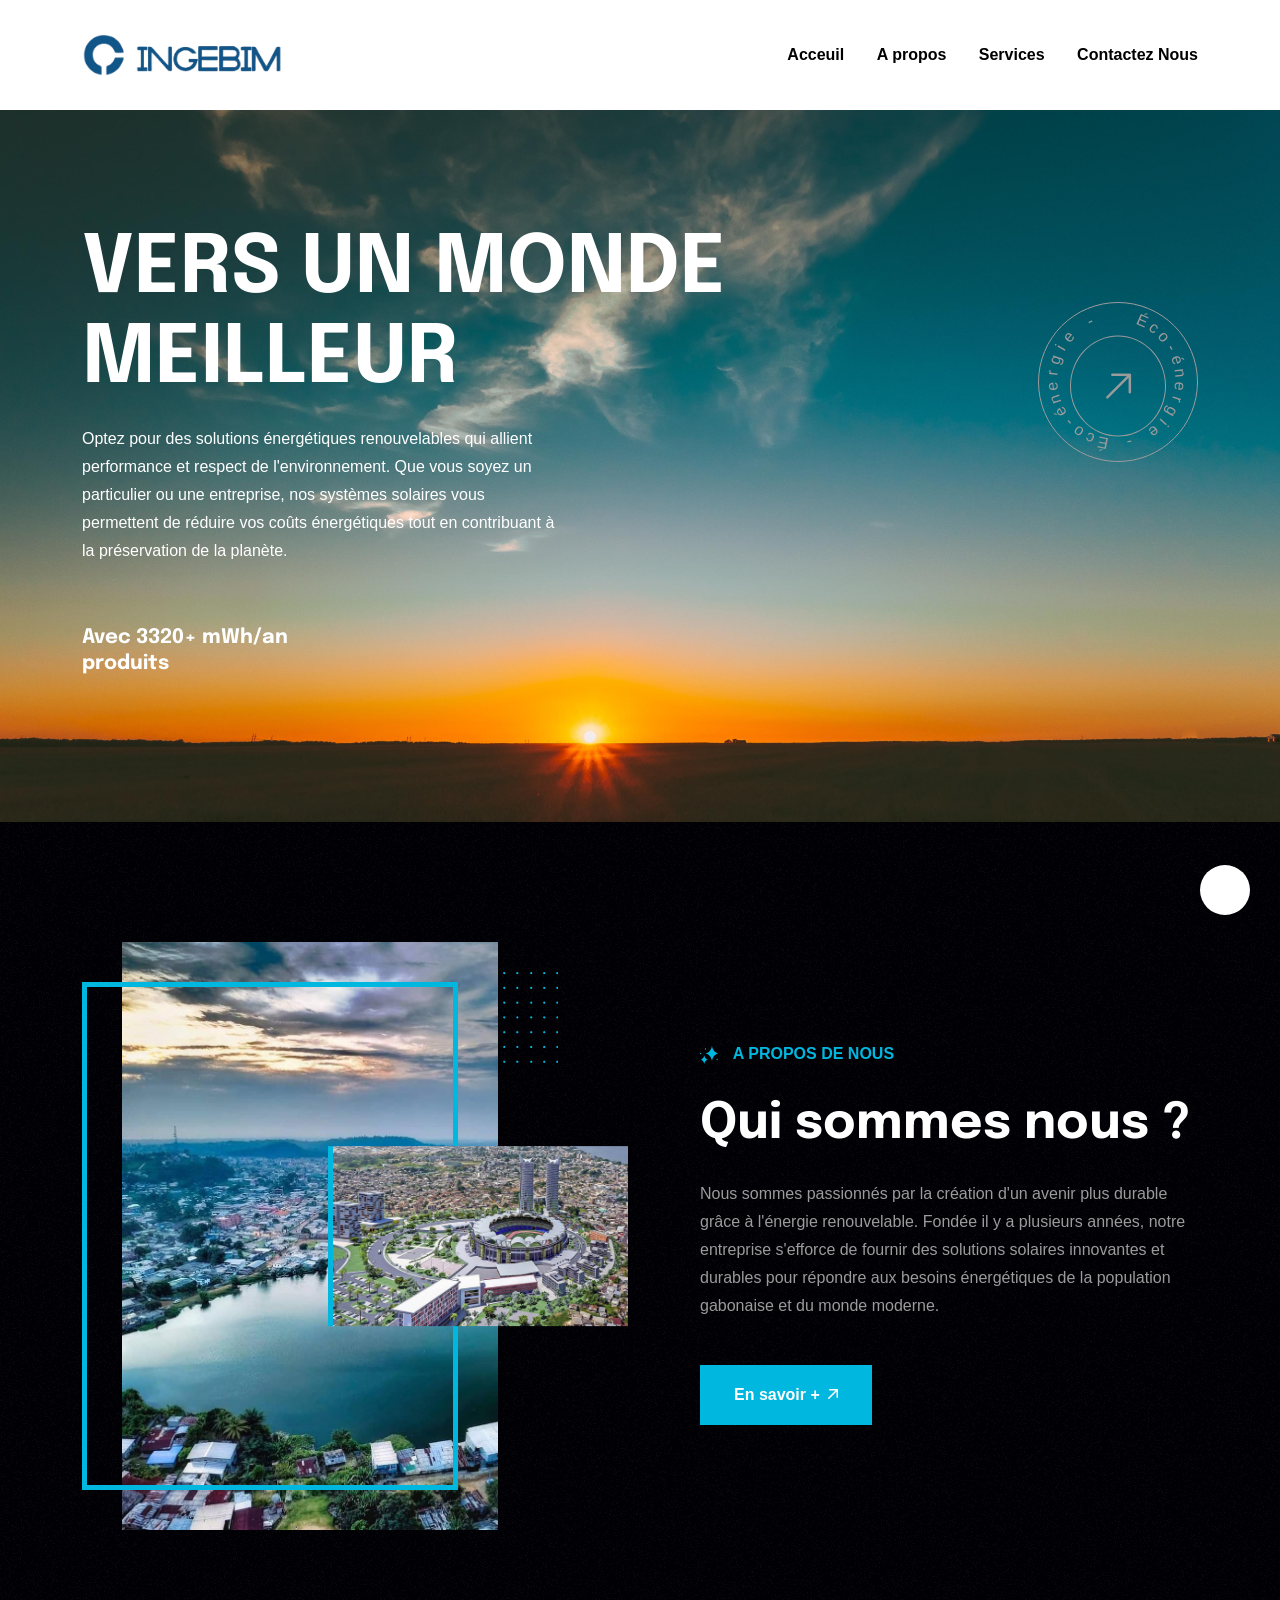
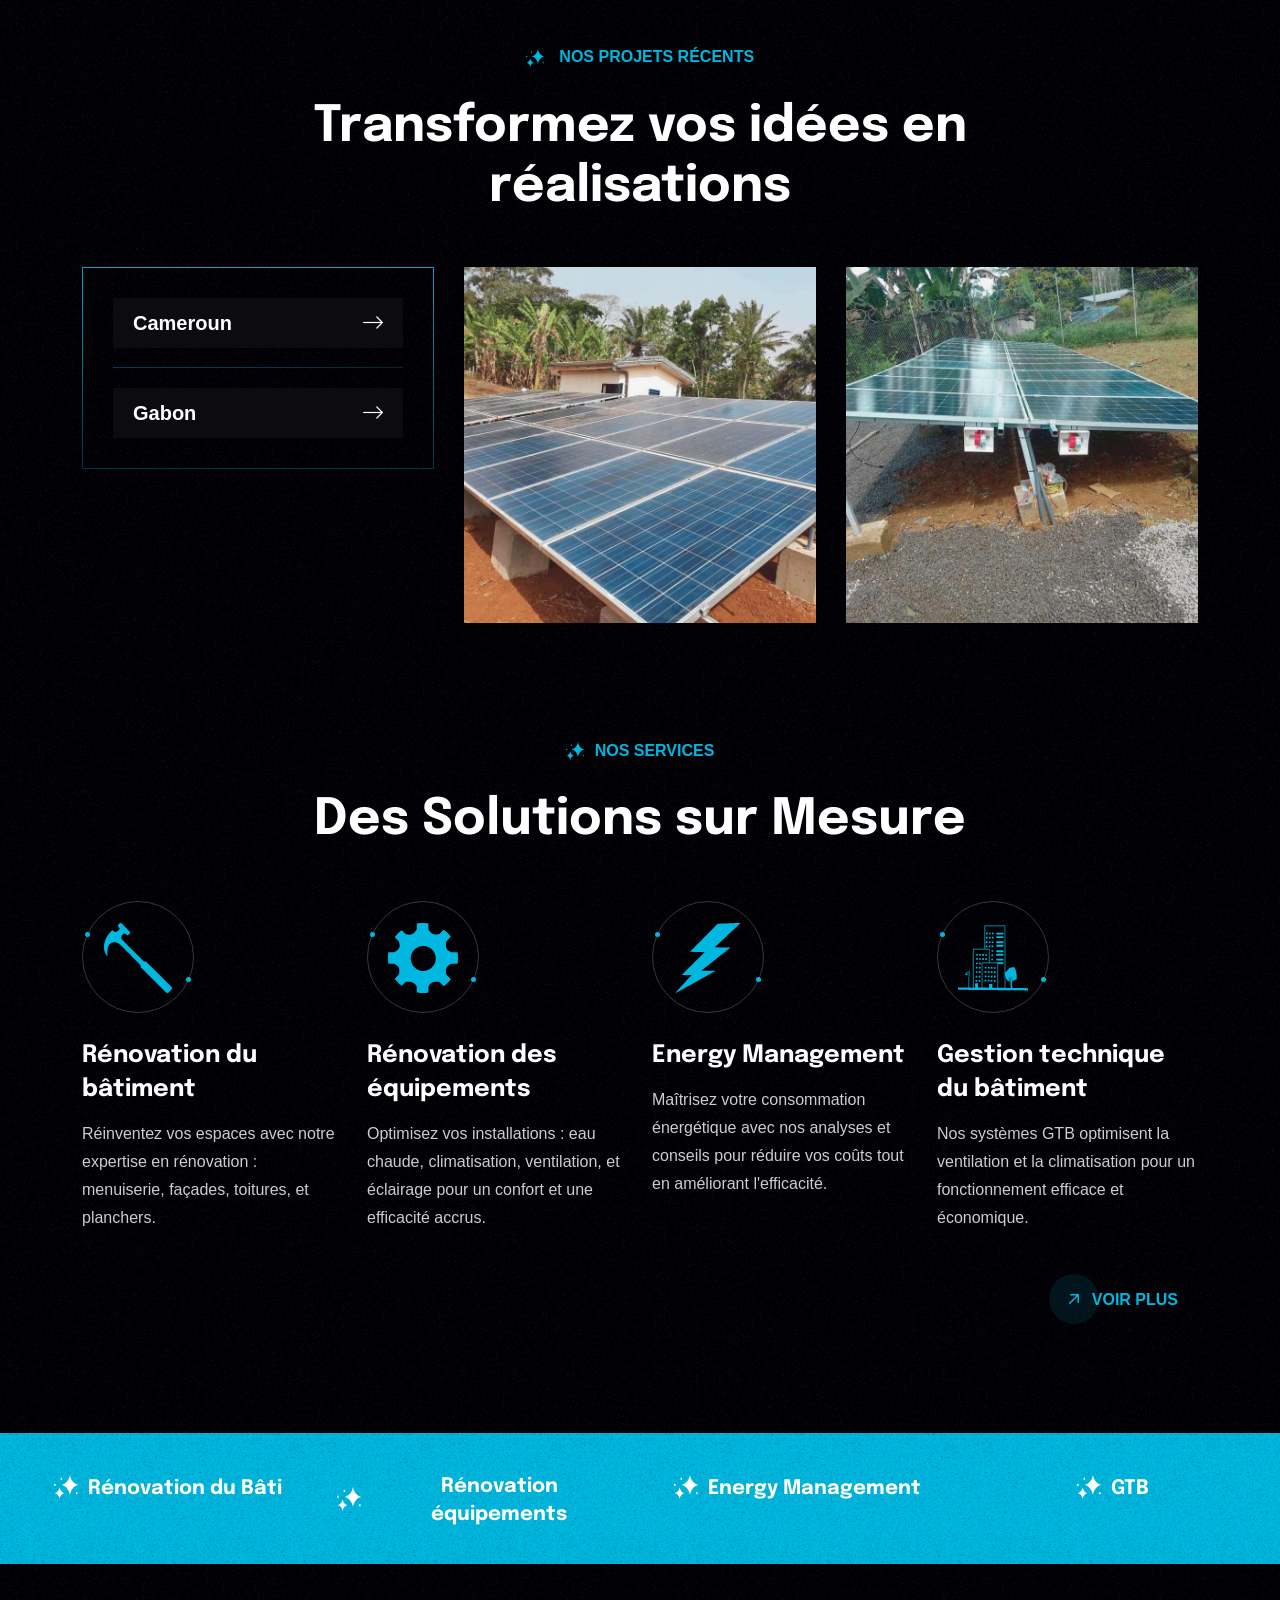
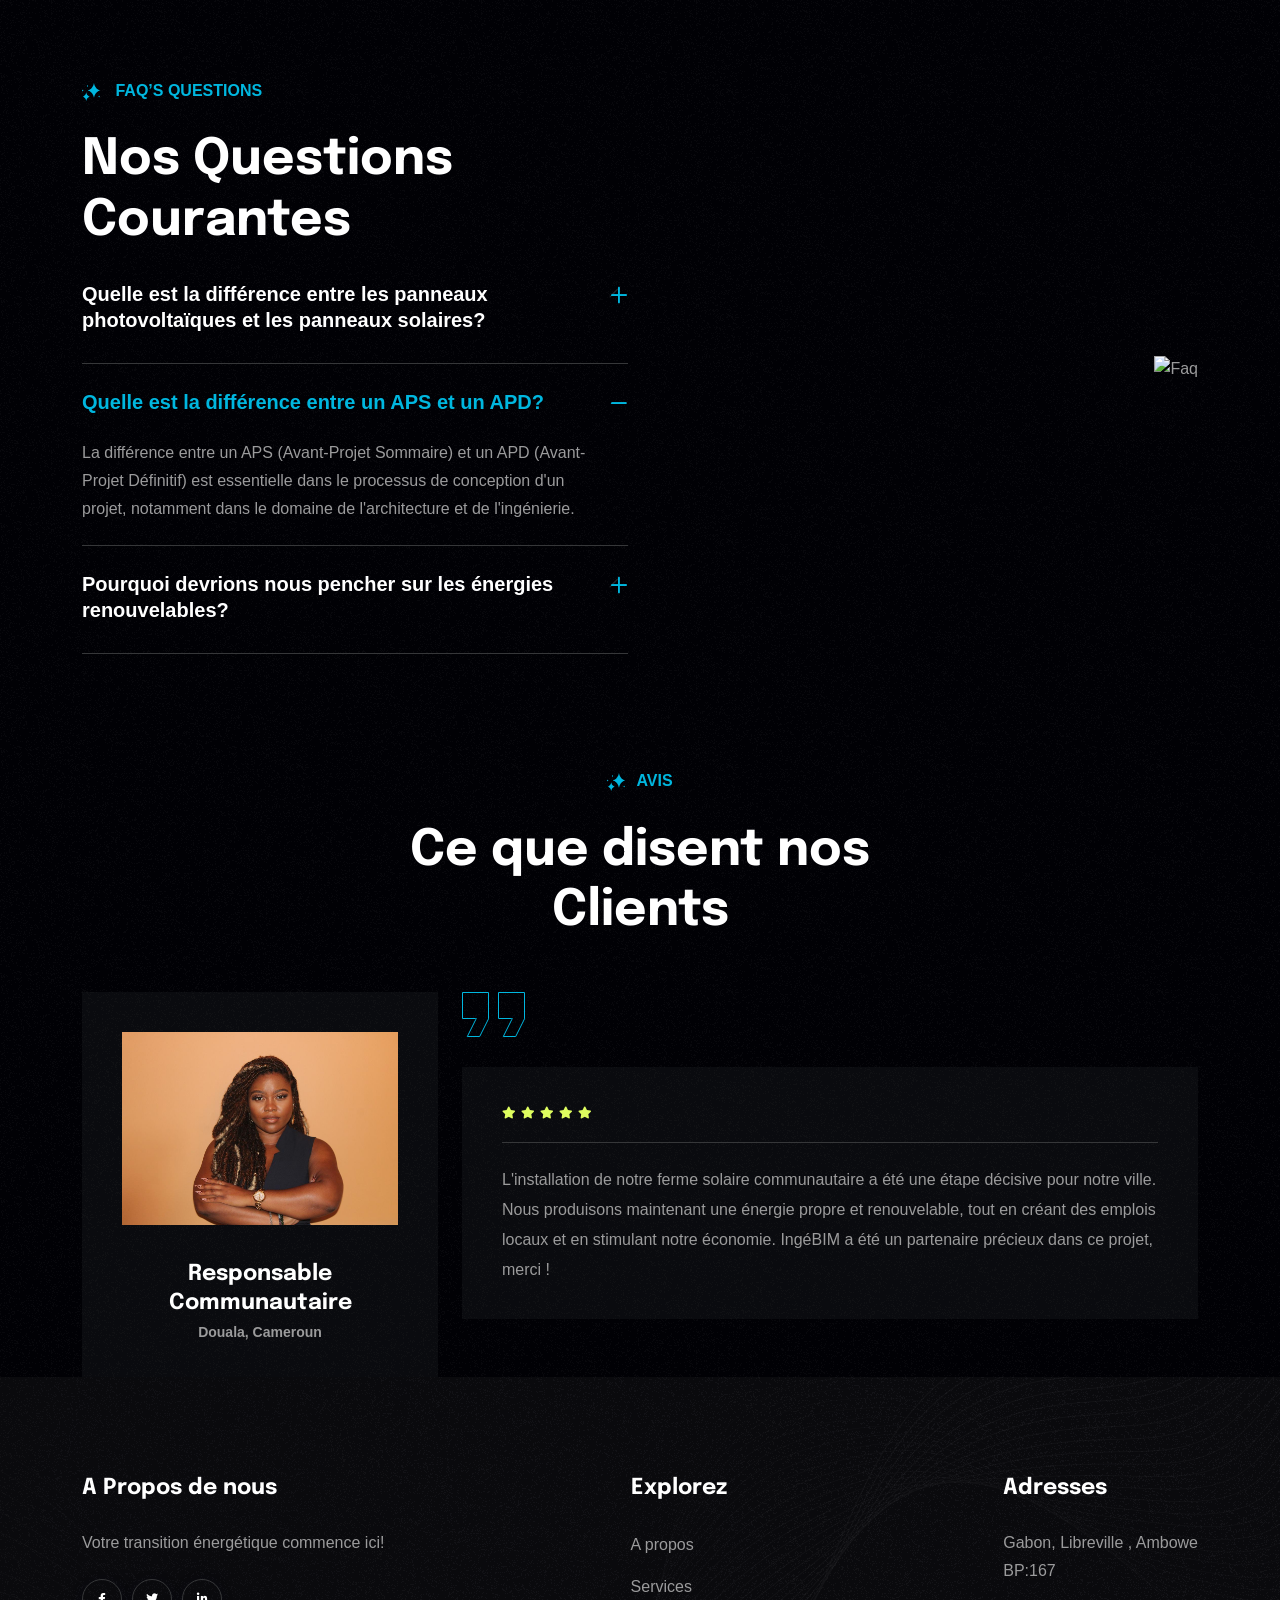
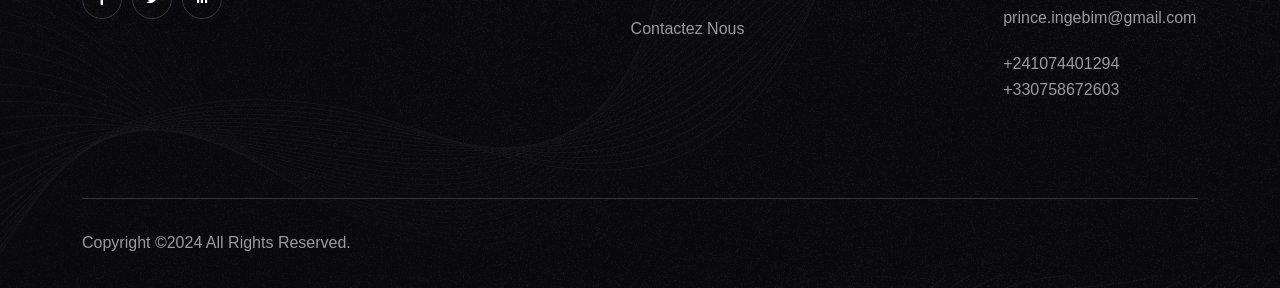
==== index.html @ 152ab9d6 "first commit" ====
<!DOCTYPE html>
<html class="no-js" lang="fr">
  <head>
    <meta charset="utf-8" />
    <meta http-equiv="x-ua-compatible" content="ie=edge" />
    <title>INGÉBIM</title>
    <meta name="author" content="themeholy" />
    <meta name="description" content="INGÉBIM" />
    <meta name="keywords" content="INGÉBIM" />
    <meta name="robots" content="INDEX,FOLLOW" />
    <meta
      name="viewport"
      content="width=device-width,initial-scale=1,shrink-to-fit=no"
    />
    <link
      rel="apple-touch-icon"
      sizes="57x57"
      href="assets/img/favicons/logo-flaticon-57.png"
    />
    <link
      rel="apple-touch-icon"
      sizes="60x60"
      href="assets/img/favicons/logo-flaticon-60.png"
    />
    <link
      rel="apple-touch-icon"
      sizes="72x72"
      href="assets/img/favicons/logo-flaticon-72.png"
    />
    <link
      rel="apple-touch-icon"
      sizes="76x76"
      href="assets/img/favicons/logo-flaticon-76.png"
    />
    <link
      rel="apple-touch-icon"
      sizes="114x114"
      href="assets/img/favicons/logo-flaticon-144.png"
    />
    <link
      rel="apple-touch-icon"
      sizes="120x120"
      href="assets/img/favicons/logo-flaticon-120.png"
    />
    <link
      rel="apple-touch-icon"
      sizes="144x144"
      href="assets/img/favicons/logo-flaticon-144.png"
    />
    <link
      rel="apple-touch-icon"
      sizes="152x152"
      href="assets/img/favicons/apple-icon-152x152.png"
    />
    <link
      rel="apple-touch-icon"
      sizes="180x180"
      href="assets/img/favicons/logo-flaticon-180.png"
    />
    <link
      rel="icon"
      type="image/png"
      sizes="192x192"
      href="assets/img/favicons/logo-flaticon-192.png"
    />
    <link
      rel="icon"
      type="image/png"
      sizes="32x32"
      href="assets/img/favicons/logo-flaticon-32.png"
    />
    <link
      rel="icon"
      type="image/png"
      sizes="96x96"
      href="assets/img/favicons/logo-flaticon-96.png"
    />
    <link
      rel="icon"
      type="image/png"
      sizes="16x16"
      href="assets/img/favicons/logo-flaticon-16.png"
    />
    <link rel="manifest" href="assets/img/favicons/manifest.json" />
    <meta name="msapplication-TileColor" content="#ffffff" />
    <meta
      name="msapplication-TileImage"
      content="assets/img/favicons/ms-icon-144x144.png"
    />
    <meta name="theme-color" content="#ffffff" />
    <link rel="preconnect" href="https://fonts.googleapis.com/" />
    <link rel="preconnect" href="https://fonts.gstatic.com/" crossorigin />
    <link
      href="https://fonts.googleapis.com/css2?family=Epilogue:wght@300;400;500;600;700;800;900&amp;ampfamily=Roboto:wght@300;400;500;700&amp;ampdisplay=swap"
      rel="stylesheet"
    />
    <link rel="stylesheet" href="assets/css/app.min.css" />
    <link rel="stylesheet" href="assets/css/fontawesome.min.css" />
    <link rel="stylesheet" href="assets/css/style.css" />
  </head>
  <body class="dark-theme" data-bg-src="assets/img/bg/dark-bg.png">
    <div class="preloader">
      <button class="th-btn preloaderCls">Fermer</button>
      <div class="preloader-inner">
        <span></span> <span></span> <span></span> <span></span> <span></span>
        <span></span>
      </div>
    </div>
    <div class="sidemenu-wrapper d-none d-lg-block">
      <div class="sidemenu-content">
        <button class="closeButton sideMenuCls">
          <i class="far fa-times"></i>
        </button>
      </div>
    </div>

    <div class="th-menu-wrapper">
      <div class="th-menu-area text-center">
        <button class="th-menu-toggle"><i class="fal fa-times"></i></button>
        <div class="mobile-logo">
          <a href="index.html"
            ><img src="assets/img/favicons/logo.png" alt="ingebim"
          /></a>
        </div>
        <div class="th-mobile-menu">
          <ul>
            <li>
              <a href="index.html">Acceuil</a>
            </li>
            <li><a href="about.html">A propos</a></li>

            <li>
              <a href="service.html">Services</a>
            </li>

            <li><a href="contact.html">Contactez Nous</a></li>
          </ul>
        </div>
      </div>
    </div>
    <header class="th-header header-layout2">
      <div class="sticky-wrapper">
        <div class="menu-area">
          <div class="container th-container">
            <div class="row align-items-center justify-content-between">
              <div class="col-auto">
                <div class="header-logo">
                  <a href="index.html"
                    ><img
                      src="assets/img/logo.png"
                      style="width: 200px"
                      alt="ingebim"
                  /></a>
                </div>
              </div>
              <div class="col-auto">
                <nav class="main-menu d-none d-lg-inline-block">
                  <ul>
                    <li>
                      <a href="index.html">Acceuil</a>
                    </li>
                    <li><a href="about.html">A propos</a></li>

                    <li>
                      <a href="service.html">Services</a>
                    </li>

                    <li><a href="contact.html">Contactez Nous</a></li>
                  </ul>
                </nav>
                <button type="button" class="th-menu-toggle d-block d-lg-none">
                  <i class="far fa-bars"></i>
                </button>
              </div>
            </div>
          </div>
        </div>
      </div>
    </header>
    <div
      class="th-hero-wrapper hero-5"
      id="hero"
      data-bg-src="assets/img/bg/bg-hero.jpg"
    >
      <div class="container">
        <div class="row justify-content-lg-start">
          <div class="col-xl-8">
            <div class="hero-style5">
              <h1 class="hero-title text-white">VERS UN MONDE MEILLEUR</h1>
              <p class="hero-text text-white">
                Optez pour des solutions énergétiques renouvelables qui allient
                performance et respect de l'environnement. Que vous soyez un
                particulier ou une entreprise, nos systèmes solaires vous
                permettent de réduire vos coûts énergétiques tout en contribuant
                à la préservation de la planète.
              </p>
              <div class="hero-client-wrap">
                <div class="hero-client_title">
                  Avec <span class="counter-number">3320</span>+ mWh/an produits
                </div>
              </div>
            </div>
          </div>
          <div class="col-xl-4 align-self-end">
            <div class="hero-5-thumb">
              <!-- <img src="assets/img/update1/hero/hero_thumb_5_1.jpg" alt="img" /> -->
              <div class="hero-client-wrap">
                <div class="hero-tag">
                  <div class="about-experience-tag style2">
                    <span class="hero-title-anime" style="color: white"
                      >Éco-énergie - Éco-énergie -
                    </span>
                  </div>
                  <div class="hero-tag_icon">
                    <i class="fal fa-arrow-up-right"></i>
                  </div>
                </div>
              </div>
            </div>
          </div>
        </div>
      </div>
    </div>
    <div class="overflow-hidden position-relative space-top" id="about-sec">
      <div class="container">
        <div class="row align-items-center">
          <div class="col-lg-6">
            <div class="img-box4 mb-40 mb-lg-0">
              <div class="img1">
                <img
                  class="tilt-active"
                  src="assets/img/update1/normal/about3.jpg"
                  alt="About"
                />
              </div>
              <div class="img2">
                <img
                  class="tilt-active"
                  style="width: 300px"
                  src="assets/img/update1/normal/about2.jpg"
                  alt="About"
                />
              </div>
              <div class="img-box4-shape jump">
                <img
                  src="assets/img/update1/normal/about_4_bg-shape.png"
                  alt="shape"
                />
              </div>
            </div>
          </div>
          <div class="col-lg-6">
            <div class="ms-xl-5">
              <div class="title-area mb-35">
                <span class="sub-title wow fadeInUp"
                  ><img src="assets/img/normal/subtitle-star.svg" alt="img" /> A
                  propos de nous
                </span>
                <h2 class="sec-title wow fadeInUp">Qui sommes nous ?</h2>
              </div>
              <p class="mt-n2 mb-30 wow fadeInUp">
                Nous sommes passionnés par la création d'un avenir plus durable
                grâce à l'énergie renouvelable. Fondée il y a plusieurs années,
                notre entreprise s'efforce de fournir des solutions solaires
                innovantes et durables pour répondre aux besoins énergétiques de
                la population gabonaise et du monde moderne.
              </p>

              <div class="btn-group mt-45 wow fadeInUp">
                <a href="about.html" class="th-btn"
                  >En savoir +<i class="fa-regular fa-arrow-up-right ms-2"></i
                ></a>
              </div>
            </div>
          </div>
        </div>
      </div>
    </div>
    <section class="space-top overflow-hidden">
      <div class="container">
        <div class="row justify-content-center">
          <div class="col-lg-8">
            <div class="title-area text-center">
              <span class="sub-title wow fadeInUp"
                ><img src="assets/img/normal/subtitle-star.svg" alt="img" /> Nos
                projets récents</span
              >
              <h2 class="sec-title wow fadeInUp">
                Transformez vos idées en réalisations
              </h2>
            </div>
          </div>
        </div>
      </div>
      <div class="container">
        <div class="row gx-30 gy-30">
          <div class="col-lg-4">
            <ul class="nav portfolio-filter-btn2" role="tablist">
              <li class="nav-item">
                <a
                  class="nav-link active"
                  id="project1-tab"
                  data-bs-toggle="tab"
                  href="#project1"
                  role="tab"
                  aria-controls="project1"
                  aria-selected="false"
                  >Cameroun <i class="fal fa-long-arrow-right"></i
                ></a>
              </li>
              <li class="nav-item">
                <a
                  class="nav-link"
                  id="project2-tab"
                  data-bs-toggle="tab"
                  href="#project2"
                  role="tab"
                  aria-controls="project2"
                  aria-selected="true"
                  >Gabon<i class="fal fa-long-arrow-right"></i
                ></a>
              </li>
            </ul>
          </div>
          <div class="col-lg-8">
            <div class="tab-content">
              <div
                class="tab-pane fade show active"
                id="project1"
                role="tabpanel"
                aria-labelledby="project1-tab"
              >
                <div class="row gy-30 gx-30">
                  <div class="col-md-6">
                    <div class="project-card style3">
                      <div class="project-img">
                        <img
                          src="assets/img/update1/project/readouala.jpg"
                          alt="project image"
                        />
                      </div>
                      <div class="project-content">
                        <h5 class="project-card_title">
                          <span>Douala</span>
                        </h5>
                        <!-- <p class="project-card_text">
                          The timeline for seeing SEO results we can vary
                          depending on factors
                        </p> -->
                      </div>
                    </div>
                  </div>
                  <div class="col-md-6">
                    <div class="project-card style3">
                      <div class="project-img">
                        <img
                          src="assets/img/update1/project/readouala2.jpg"
                          alt="project image"
                        />
                      </div>
                      <div class="project-content">
                        <h5 class="project-card_title">
                          <span>Douala</span>
                        </h5>
                      </div>
                    </div>
                  </div>
                </div>
              </div>
              <div
                class="tab-pane fade"
                id="project2"
                role="tabpanel"
                aria-labelledby="project2-tab"
              >
                <div class="row gy-30 gx-30">
                  <div class="col-md-6">
                    <div class="project-card style3">
                      <div class="project-img">
                        <img
                          src="assets/img/update1/project/realibreville1.jpg"
                          alt="project image"
                        />
                      </div>
                      <div class="project-content">
                        <h5 class="project-card_title">
                          <span>Libreville</span>
                        </h5>
                      </div>
                    </div>
                  </div>
                  <div class="col-md-6">
                    <div class="project-card style3">
                      <div class="project-img">
                        <img
                          src="assets/img/update1/project/realvc.jpg"
                          alt="project image"
                        />
                      </div>
                      <div class="project-content">
                        <h5 class="project-card_title">
                          <span>Libreville</span>
                        </h5>
                      </div>
                    </div>
                  </div>
                </div>
              </div>
            </div>
          </div>
        </div>
      </div>
    </section>

    <section class="shape-mockup-wrap overflow-hidden space" id="service-sec">
      <div class="container">
        <div class="row align-items-center">
          <div class="col-lg-12">
            <div class="title-area text-center">
              <span class="sub-title wow fadeInUp"
                ><img src="assets/img/normal/subtitle-star.svg" alt="img" />Nos
                services
              </span>
              <h2 class="sec-title wow fadeInUp">Des Solutions sur Mesure</h2>
            </div>
          </div>
        </div>
        <div class="row justify-content-between gy-40">
          <div class="col-xl-3 col-md-6">
            <div class="service-wrap style6 wow fadeInUp">
              <div class="service-wrap_icon">
                <img src="assets/img/icon/296730.svg" alt="service" />
              </div>
              <h3 class="box-title">
                <span>Rénovation du bâtiment</span>
              </h3>
              <p class="service-wrap_text">
                Réinventez vos espaces avec notre expertise en rénovation :
                menuiserie, façades, toitures, et planchers.
              </p>
            </div>
          </div>
          <div class="col-xl-3 col-md-6">
            <div class="service-wrap style6 wow fadeInUp">
              <div class="service-wrap_icon">
                <img src="assets/img/icon/1295308.svg" alt="service" />
              </div>
              <h3 class="box-title">
                <span>Rénovation des équipements</span>
              </h3>
              <p class="service-wrap_text">
                Optimisez vos installations : eau chaude, climatisation,
                ventilation, et éclairage pour un confort et une efficacité
                accrus.
              </p>
            </div>
          </div>
          <div class="col-xl-3 col-md-6">
            <div class="service-wrap style6 wow fadeInUp">
              <div class="service-wrap_icon">
                <img src="assets/img/icon/305555.svg" alt="service" />
              </div>
              <h3 class="box-title">
                <span>Energy Management</span>
              </h3>
              <p class="service-wrap_text">
                Maîtrisez votre consommation énergétique avec nos analyses et
                conseils pour réduire vos coûts tout en améliorant l'efficacité.
              </p>
            </div>
          </div>
          <div class="col-xl-3 col-md-6">
            <div class="service-wrap style6 wow fadeInUp">
              <div class="service-wrap_icon">
                <img src="assets/img/icon/2817474.svg" alt="service" />
              </div>
              <h3 class="box-title">
                <span>Gestion technique du bâtiment </span>
              </h3>
              <p class="service-wrap_text">
                Nos systèmes GTB optimisent la ventilation et la climatisation
                pour un fonctionnement efficace et économique.
              </p>
            </div>
          </div>
          <div class="col-md-12">
            <div
              class="btn-wrap wow fadeInUp justify-content-md-end justify-content-center mb-md-0 mb-40"
            >
              <a class="view-btn" href="service.html"
                ><i class="far fa-arrow-up-right me-2"></i> Voir plus
              </a>
            </div>
          </div>
        </div>
      </div>
    </section>
    <!-- <section class="space-bottom">
      <div class="container">
        <div class="row align-items-center">
          <div class="col-md-8">
            <div class="title-area text-md-start text-center">
              <span class="sub-title wow fadeInUp"
                ><img src="assets/img/normal/subtitle-star.svg" alt="img" />
                Notre Équipe</span
              >
              <h2 class="sec-title wow fadeInUp">Our Experience Team</h2>
            </div>
          </div>
        </div>
        <div class="row gy-80">
          <div class="col-lg-12 col-md-6">
            <div
              class="th-team team-grid wow fadeInUp hover-item item-active"
              data-wow-delay="0.2s"
            >
              <div class="team-thumb">
                <div class="team-img">
                  <img src="assets/img/team/team_2_1.jpg" alt="Team" />
                </div>
              </div>
              <h4 class="team-title">
                <span >PRINCE OMPA-DESMET</a>
              </h4>
              <span class="team-desig">Fondateur / CEO</span>
              <div class="th-social style4">
                <a target="_blank" href="https://facebook.com/"
                  ><i class="fab fa-facebook-f"></i
                ></a>
                <a target="_blank" href="https://instagram.com/"
                  ><i class="fab fa-instagram"></i
                ></a>
                <a target="_blank" href="https://twitter.com/"
                  ><i class="fab fa-twitter"></i
                ></a> 
                <a target="_blank" href="https://linkedin.com/"
                  ><i class="fab fa-linkedin"></i
                ></a>
              </div>
            </div>
          </div>
          <div class="col-lg-12 col-md-6">
            <div
              class="th-team team-grid wow fadeInUp hover-item"
              data-wow-delay="0.2s"
            >
              <div class="team-thumb">
                <div class="team-img">
                  <img src="assets/img/team/team_2_2.jpg" alt="Team" />
                </div>
              </div>
              <h4 class="team-title">
                <span>LLOYD DUVILLI</span>
              </h4>
              <span class="team-desig">Co-Fondateur / CEO</span>
              <div class="th-social style4">
                 <a target="_blank" href="https://facebook.com/"
                  ><i class="fab fa-facebook-f"></i
                ></a>
                <a target="_blank" href="https://instagram.com/"
                  ><i class="fab fa-instagram"></i
                ></a>
                <a target="_blank" href="https://twitter.com/"
                  ><i class="fab fa-twitter"></i
                ></a> 
                <a target="_blank" href="https://linkedin.com/"
                  ><i class="fab fa-linkedin"></i
                ></a>
              </div>
            </div>
          </div>
          <div class="col-lg-12 col-md-6">
            <div
              class="th-team team-grid wow fadeInUp hover-item"
              data-wow-delay="0.2s"
            >
              <div class="team-thumb">
                <div class="team-img">
                  <img src="assets/img/team/team_2_3.jpg" alt="Team" />
                </div>
              </div>
              <h4 class="team-title">
                <span >GUITSIEMOUGA BOUTITOU SERENA</span>
              </h4>
              <span class="team-desig">Conseillère juridique/ CEO</span>
              <div class="th-social style4">
                 <a target="_blank" href="https://facebook.com/"
                  ><i class="fab fa-facebook-f"></i
                ></a>
                <a target="_blank" href="https://instagram.com/"
                  ><i class="fab fa-instagram"></i
                ></a>
                <a target="_blank" href="https://twitter.com/"
                  ><i class="fab fa-twitter"></i
                ></a> 
                <a target="_blank" href="https://linkedin.com/"
                  ><i class="fab fa-linkedin"></i
                ></a>
              </div>
            </div>
          </div>
          <div class="col-lg-12 col-md-6">
            <div
              class="th-team team-grid wow fadeInUp hover-item"
              data-wow-delay="0.2s"
            >
              <div class="team-thumb">
                <div class="team-img">
                  <img src="assets/img/team/team_2_4.jpg" alt="Team" />
                </div>
              </div>
              <h4 class="team-title">
                <span >CHARMELLE ALEKA</span>
              </h4>
              <span class="team-desig">Community manager / COO</span>
              <div class="th-social style4">
                 <a target="_blank" href="https://facebook.com/"
                  ><i class="fab fa-facebook-f"></i
                ></a>
                <a target="_blank" href="https://instagram.com/"
                  ><i class="fab fa-instagram"></i
                ></a>
                <a target="_blank" href="https://twitter.com/"
                  ><i class="fab fa-twitter"></i
                ></a> 
                <a target="_blank" href="https://linkedin.com/"
                  ><i class="fab fa-linkedin"></i
                ></a>
              </div>
            </div>
          </div>
        </div>
      </div>
    </section> -->
    <div
      class="feature-area-1 bg-theme"
      data-bg-src="assets/img/bg/feature-bg1.png"
    >
      <div class="container-fluid">
        <div
          class="row feature-slider-1 th-carousel"
          data-slide-show="6"
          data-xl-slide-show="5"
          data-ml-slide-show="4"
          data-lg-slide-show="3"
          data-md-slide-show="2"
          data-sm-slide-show="2"
          data-speed="2000"
          data-autoplay-speed="400"
        >
          <div class="col-sm-6 col-xl-4 col-lg-6 col-md-4">
            <div class="feature-item">
              <div class="feature_icon">
                <img src="assets/img/normal/feature-star.svg" alt="Icon" />
              </div>
              <h3 class="box-title">
                <span>Rénovation du Bâti </span>
              </h3>
            </div>
          </div>
          <div class="col-sm-6 col-xl-4 col-lg-6 col-md-4">
            <div class="feature-item">
              <div class="feature_icon">
                <img src="assets/img/normal/feature-star.svg" alt="Icon" />
              </div>
              <h3 class="box-title">
                <span>Rénovation équipements</span>
              </h3>
            </div>
          </div>
          <div class="col-sm-6 col-xl-4 col-lg-6 col-md-4">
            <div class="feature-item">
              <div class="feature_icon">
                <img src="assets/img/normal/feature-star.svg" alt="Icon" />
              </div>
              <h3 class="box-title">
                <span>Energy Management</span>
              </h3>
            </div>
          </div>
          <div class="col-sm-6 col-xl-4 col-lg-6 col-md-4">
            <div class="feature-item">
              <div class="feature_icon">
                <img src="assets/img/normal/feature-star.svg" alt="Icon" />
              </div>
              <h3 class="box-title">
                <span>GTB</span>
              </h3>
            </div>
          </div>
          <div class="col-sm-6 col-xl-4 col-lg-6 col-md-4">
            <div class="feature-item">
              <div class="feature_icon">
                <img src="assets/img/normal/feature-star.svg" alt="Icon" />
              </div>
              <h3 class="box-title">
                <span>Audits Énergétiques</span>
              </h3>
            </div>
          </div>
          <div class="col-sm-6 col-xl-4 col-lg-6 col-md-4">
            <div class="feature-item">
              <div class="feature_icon">
                <img src="assets/img/normal/feature-star.svg" alt="Icon" />
              </div>
              <h3 class="box-title">
                <span>DTG</span>
              </h3>
            </div>
          </div>

          <div class="col-sm-6 col-xl-4 col-lg-6 col-md-4">
            <div class="feature-item">
              <div class="feature_icon">
                <img src="assets/img/normal/feature-star.svg" alt="Icon" />
              </div>
              <h3 class="box-title">
                <span>Audits Chaufferie</span>
              </h3>
            </div>
          </div>
          <div class="col-sm-6 col-xl-4 col-lg-6 col-md-4">
            <div class="feature-item">
              <div class="feature_icon">
                <img src="assets/img/normal/feature-star.svg" alt="Icon" />
              </div>
              <h3 class="box-title">
                <span>Audit GTB/GTC</span>
              </h3>
            </div>
          </div>
          <div class="col-sm-6 col-xl-4 col-lg-6 col-md-4">
            <div class="feature-item">
              <div class="feature_icon">
                <img src="assets/img/normal/feature-star.svg" alt="Icon" />
              </div>
              <h3 class="box-title">
                <span>Etude Faisabilité ENR</span>
              </h3>
            </div>
          </div>
        </div>
      </div>
    </div>
    <!-- <section class="award-sec space">
      <div class="container">
        <div class="row justify-content-center">
          <div class="col-xl-7 col-lg-8">
            <div class="title-area text-center">
              <span class="sub-title wow fadeInUp"
                ><img
                  src="assets/img/normal/subtitle-star.svg"
                  alt="img"
                />Award</span
              >
              <h2 class="sec-title wow fadeInUp">
                We Create Award Wining Website
              </h2>
            </div>
          </div>
        </div>
        <div class="row align-items-center">
          <div class="col-lg-12">
            <div class="table-responsive">
              <table class="table award-table">
                <thead>
                  <tr>
                    <th scope="col">YEAR</th>
                    <th scope="col">AWARD</th>
                    <th scope="col">HOSTED</th>
                    <th scope="col">PROJECT</th>
                  </tr>
                </thead>
                <tbody>
                  <tr>
                    <th scope="row">2023</th>
                    <td>XD, UI Gallery</td>
                    <td>AWWWARDS</td>
                    <td>Newz - Emagazine Website</td>
                  </tr>
                  <tr>
                    <th scope="row">2023</th>
                    <td>Mobile Of the Work</td>
                    <td>WAF FESTIVAL US</td>
                    <td>Manage Mobile App</td>
                  </tr>
                  <tr>
                    <th scope="row">2022</th>
                    <td>Sit Of the day</td>
                    <td>CSS AWARDS</td>
                    <td>Newz - Emagazine Website</td>
                  </tr>
                  <tr>
                    <th scope="row">2021</th>
                    <td>Best Be Portfolio US 2021</td>
                    <td>US BEHANCE 2022</td>
                    <td>Zuma Brand</td>
                  </tr>
                  <tr>
                    <th scope="row">2022</th>
                    <td>UX/UI Innovation</td>
                    <td>DESIGN AWARDS</td>
                    <td>Online Landing Page</td>
                  </tr>
                  <tr>
                    <th scope="row">2019</th>
                    <td>Honor Award Winner</td>
                    <td>Design Awards 2020</td>
                    <td>Jamx - Jamstact Conf Site</td>
                  </tr>
                </tbody>
              </table>
            </div>
          </div>
        </div>
      </div>
    </section> -->
    <div class="space space-bottom">
      <div class="container">
        <div class="row">
          <div
            class="col-lg-6 align-self-center text-lg-end text-center order-lg-2"
          >
            <div class="faq-img z-index-step1 wow fadeInUp mb-40 mb-lg-0">
              <img
                src="assets/img/normal/Recyclage-panneau-photovoltaïque-400x400.png"
                alt="Faq"
              />
            </div>
          </div>
          <div class="col-lg-6 order-lg-1">
            <div class="title-area mb-35 text-center text-lg-start">
              <span class="sub-title wow fadeInUp"
                ><img src="assets/img/normal/subtitle-star.svg" alt="img" />
                FAQ’s Questions</span
              >
              <h2 class="sec-title wow fadeInUp">Nos Questions Courantes</h2>
            </div>
            <div
              class="accordion-area accordion wow fadeInUp"
              id="faqAccordion"
            >
              <div class="accordion-card">
                <div class="accordion-header" id="collapse-item-1">
                  <button
                    class="accordion-button collapsed"
                    type="button"
                    data-bs-toggle="collapse"
                    data-bs-target="#collapse-1"
                    aria-expanded="false"
                    aria-controls="collapse-1"
                  >
                    Quelle est la différence entre les panneaux photovoltaïques
                    et les panneaux solaires?
                  </button>
                </div>
                <div
                  id="collapse-1"
                  class="accordion-collapse collapse"
                  aria-labelledby="collapse-item-1"
                  data-bs-parent="#faqAccordion"
                >
                  <div class="accordion-body">
                    <p class="faq-text">
                      Les panneaux photovoltaïques produisent de l'électricité.
                      Les panneaux solaires permettent la production de l'eau
                      chaude sanitaire grâce au fluide caloporteur qui circule
                      dans les tuyaux
                    </p>
                  </div>
                </div>
              </div>
              <div class="accordion-card active">
                <div class="accordion-header" id="collapse-item-2">
                  <button
                    class="accordion-button"
                    type="button"
                    data-bs-toggle="collapse"
                    data-bs-target="#collapse-2"
                    aria-expanded="true"
                    aria-controls="collapse-2"
                  >
                    Quelle est la différence entre un APS et un APD?
                  </button>
                </div>
                <div
                  id="collapse-2"
                  class="accordion-collapse collapse show"
                  aria-labelledby="collapse-item-2"
                  data-bs-parent="#faqAccordion"
                >
                  <div class="accordion-body">
                    <p class="faq-text">
                      La différence entre un APS (Avant-Projet Sommaire) et un
                      APD (Avant-Projet Définitif) est essentielle dans le
                      processus de conception d'un projet, notamment dans le
                      domaine de l'architecture et de l'ingénierie.
                    </p>
                  </div>
                </div>
              </div>
              <div class="accordion-card">
                <div class="accordion-header" id="collapse-item-3">
                  <button
                    class="accordion-button collapsed"
                    type="button"
                    data-bs-toggle="collapse"
                    data-bs-target="#collapse-3"
                    aria-expanded="false"
                    aria-controls="collapse-3"
                  >
                    Pourquoi devrions nous pencher sur les énergies
                    renouvelables?
                  </button>
                </div>
                <div
                  id="collapse-3"
                  class="accordion-collapse collapse"
                  aria-labelledby="collapse-item-3"
                  data-bs-parent="#faqAccordion"
                >
                  <div class="accordion-body">
                    <p class="faq-text">
                      C'est une économie à long terme bien que l'installation
                      initiale des panneaux photovoltaïques puisse être
                      coûteuse, ils permettent de réaliser des économies sur les
                      factures d'électricité à long terme. Les coûts de
                      maintenance sont relativement faibles, et la production
                      d'électricité est gratuite.
                    </p>
                  </div>
                </div>
              </div>
            </div>
          </div>
        </div>
      </div>
    </div>
    <section class="testi-area-4">
      <div class="container">
        <div class="row justify-content-center">
          <div class="col-lg-7">
            <div class="title-area text-center">
              <span class="sub-title wow fadeInUp"
                ><img
                  src="assets/img/normal/subtitle-star.svg"
                  alt="img"
                />Avis</span
              >
              <h2 class="sec-title text-white wow fadeInUp">
                Ce que disent nos Clients
              </h2>
            </div>
          </div>
        </div>
        <div class="row">
          <div class="col-lg-4 col-md-8">
            <div
              class="row th-carousel testi-slider-4-thumb"
              data-slide-show="1"
              data-arrows="false"
              data-asnavfor=".testi-slider-4"
              data-fade="true"
            >
              <div class="col-xl-6">
                <div class="testi-card style4">
                  <div class="testi-card_profile">
                    <div class="testi-card_avatar">
                      <img src="assets/img/team/img110.jpg" alt="client" />
                    </div>
                    <h3 class="testi-card_title">Responsable Communautaire</h3>
                    <p class="testi-card_desig">Douala, Cameroun</p>
                  </div>
                </div>
              </div>
              <!-- <div class="col-xl-6">
                <div class="testi-card style4">
                  <div class="testi-card_profile">
                    <div class="testi-card_avatar">
                      <img
                        src="assets/img/update1/testimonial/testi_4_2.jpg"
                        alt="Avater"
                      />
                    </div>
                    <h3 class="testi-card_title">Ronald Richards</h3>
                    <p class="testi-card_desig">Regular Customer</p>
                  </div>
                </div>
              </div> -->
            </div>
          </div>
          <div class="col-lg-8 position-relative">
            <div
              class="row th-carousel testi-slider-4"
              data-slide-show="1"
              data-arrows="false"
              data-asnavfor=".testi-slider-4-thumb"
              data-fade="true"
            >
              <!-- <div class="col-xl-6">
                <div class="testi-card style4">
                  <div class="testi-card_icon">
                    <div class="quote-icon">
                      <img src="assets/img/icon/blog-quote3.svg" alt="img" />
                    </div>
                  </div>
                  <div class="testi-card_content">
                    <div class="testi-card_media">
                      <div class="media-left">
                        <h3 class="box-title">Web App Devolopment</h3>
                        <p class="testi-card_date">
                          Up Work - Jun 9,2021- Mar 23 2023
                        </p>
                      </div>
                      <span class="review-rating"
                        ><span
                          ><i class="fas fa-star"></i>
                          <i class="fas fa-star"></i>
                          <i class="fas fa-star"></i>
                          <i class="fas fa-star"></i>
                          <i class="fas fa-star"></i></span
                      ></span>
                    </div>
                    <p class="testi-card_text">
                      We're proud to showcase our portfolio, which features a
                      diverse range of projects we've completed for clients
                      across different industries. Feel free to explore our
                      website.Our agency combines creativity with data-driven
                      strategies. We believe in not only creating visually
                      stunning designs but also ensuring they drive tangible
                      results for our clients.
                    </p>
                  </div>
                </div>
              </div> -->
              <div class="col-xl-6">
                <div class="testi-card style4">
                  <div class="testi-card_icon">
                    <div class="quote-icon">
                      <img src="assets/img/icon/blog-quote3.svg" alt="img" />
                    </div>
                  </div>
                  <div class="testi-card_content">
                    <div class="testi-card_media">
                      <!-- <div class="media-left">
                        <h3 class="box-title">Responsable Communautaire :</h3>
                        <p class="testi-card_date">Douala, Cameroun</p>
                      </div> -->
                      <span class="review-rating"
                        ><span
                          ><i class="fas fa-star"></i>
                          <i class="fas fa-star"></i>
                          <i class="fas fa-star"></i>
                          <i class="fas fa-star"></i>
                          <i class="fas fa-star"></i></span
                      ></span>
                    </div>
                    <p class="testi-card_text">
                      L'installation de notre ferme solaire communautaire a été
                      une étape décisive pour notre ville. Nous produisons
                      maintenant une énergie propre et renouvelable, tout en
                      créant des emplois locaux et en stimulant notre économie.
                      IngéBIM a été un partenaire précieux dans ce projet, merci
                      !
                    </p>
                  </div>
                </div>
              </div>
            </div>
            <!-- <div class="icon-box">
              <button
                data-slick-prev=".testi-slider-4"
                class="slick-arrow default"
              >
                <i class="far fa-arrow-left"></i>
              </button>
              <button
                data-slick-next=".testi-slider-4"
                class="slick-arrow default"
              >
                <i class="far fa-arrow-right"></i>
              </button>
            </div> -->
          </div>
        </div>
      </div>
    </section>

    <footer
      class="footer-wrapper footer-layout2"
      data-bg-src="assets/img/bg/footer-bg.png"
    >
      <div class="widget-area">
        <div class="container">
          <div class="row justify-content-between">
            <div class="col-md-6 col-xxl-4 col-lg-4">
              <div class="widget footer-widget">
                <div class="th-widget-about">
                  <h3 class="widget_title">A Propos de nous</h3>
                  <p class="about-text">
                    Votre transition énergétique commence ici!
                  </p>
                  <div class="th-social style-border">
                    <a href="https://www.facebook.com/"
                      ><i class="fab fa-facebook-f"></i
                    ></a>
                    <a href="https://www.twitter.com/"
                      ><i class="fab fa-twitter"></i
                    ></a>
                    <a href="https://www.linkedin.com/"
                      ><i class="fab fa-linkedin-in"></i
                    ></a>
                  </div>
                </div>
              </div>
            </div>
            <div class="col-md-6 col-xl-auto col-lg-4">
              <div class="widget widget_nav_menu footer-widget">
                <h3 class="widget_title">Explorez</h3>
                <div class="menu-all-pages-container">
                  <ul class="menu">
                    <li><a href="about.html"> A propos </a></li>
                    <li><a href="service.html">Services</a></li>
                    <li><a href="contact.html">Contactez Nous</a></li>
                  </ul>
                </div>
              </div>
            </div>
            <div class="col-md-6 col-xl-auto col-lg-4">
              <div class="widget footer-widget">
                <h3 class="widget_title">Adresses</h3>
                <div class="th-widget-contact">
                  <div class="info-box">
                    <p class="info-box_text">
                      Gabon, Libreville , Ambowe<br />BP:167
                    </p>
                  </div>
                  <div class="info-box">
                    <span class="info-box_link">prince.ingebim@gmail.com</span>
                  </div>
                  <div class="info-box">
                    <a href="tel:+11234567890" class="info-box_link"
                      >+241074401294 <br />
                      +330758672603
                    </a>
                  </div>
                </div>
              </div>
            </div>
          </div>
        </div>
      </div>
      <div class="container">
        <div class="copyright-wrap">
          <div class="row justify-content-between align-items-center">
            <div class="col-md-6">
              <p class="copyright-text">Copyright ©2024 All Rights Reserved.</p>
            </div>
          </div>
        </div>
      </div>
    </footer>
    <div class="scroll-top">
      <svg
        class="progress-circle svg-content"
        width="100%"
        height="100%"
        viewBox="-1 -1 102 102"
      >
        <path
          d="M50,1 a49,49 0 0,1 0,98 a49,49 0 0,1 0,-98"
          style="
            transition: stroke-dashoffset 10ms linear 0s;
            stroke-dasharray: 307.919, 307.919;
            stroke-dashoffset: 307.919;
          "
        ></path>
      </svg>
    </div>
    <script src="assets/js/vendor/jquery-3.6.0.min.js"></script>
    <script src="assets/js/app.min.js"></script>
    <script src="assets/js/main.js"></script>
  </body>
</html>
---- assets/css/style.css ----
@use "sass:math";
:root {
  --theme-color: #00b7df;
  --theme-color2: #defd5f;
  --title-color: #090909;
  --dark-color: #090909;
  --body-color: #363739;
  --smoke-color: #e6e6e6;
  --smoke-color2: #f6f6f6;
  --black-color: #000000;
  --black-color2: #0c0c10;
  --gray-color: #cdcdcd;
  --white-color: #ffffff;
  --light-color: #72849b;
  --yellow-color: #ffb539;
  --success-color: #28a745;
  --error-color: #dc3545;
  --border-color: #363739;
  --title-font: "Epilogue", sans-serif;
  --body-font: "Roboto", sans-serif;
  --icon-font: "Font Awesome 6 Pro";
  --main-container: 1290px;
  --container-gutters: 30px;
  --section-space: 120px;
  --section-space-mobile: 80px;
  --section-title-space: 60px;
  --ripple-ani-duration: 5s;
}
html,
body {
  scroll-behavior: auto !important;
}
body {
  font-family: var(--body-font);
  font-size: 16px;
  font-weight: 400;
  color: var(--body-color);
  line-height: 26px;
  overflow-x: hidden;
  -webkit-font-smoothing: antialiased;
  position: relative;
}
body.dark-theme {
  background: #020206;
  --title-color: #ffffff;
  --body-color: #9b9b9c;
}
body.dark-theme select,
body.dark-theme .form-control,
body.dark-theme .form-select,
body.dark-theme textarea,
body.dark-theme input {
  color: var(--white-color);
}
iframe {
  border: none;
  width: 100%;
}
.slick-slide:focus,
button:focus,
a:focus,
a:active,
input,
input:hover,
input:focus,
input:active,
textarea,
textarea:hover,
textarea:focus,
textarea:active {
  outline: none;
}
input:focus {
  outline: none;
  box-shadow: none;
}
img:not([draggable]),
embed,
object,
video {
  max-width: 100%;
  height: auto;
}
ul {
  list-style-type: disc;
}
ol {
  list-style-type: decimal;
}
table {
  margin: 0 0 1.5em;
  width: 100%;
  border-collapse: collapse;
  border-spacing: 0;
  border: 1px solid var(--border-color);
}
th {
  font-weight: 700;
  color: var(--title-color);
}
td,
th {
  border: 1px solid var(--border-color);
  padding: 9px 12px;
}
a {
  color: var(--theme-color);
  text-decoration: none;
  outline: 0;
  -webkit-transition: all ease 0.4s;
  transition: all ease 0.4s;
}
a:hover {
  color: var(--title-color);
}
a:active,
a:focus,
a:hover,
a:visited {
  text-decoration: none;
  outline: 0;
}
button {
  -webkit-transition: all ease 0.4s;
  transition: all ease 0.4s;
}
img {
  border: none;
  max-width: 100%;
}
ins {
  text-decoration: none;
}
pre {
  font-family: var(--body-font);
  background: #f5f5f5;
  color: #666;
  font-size: 14px;
  margin: 20px 0;
  overflow: auto;
  padding: 20px;
  white-space: pre-wrap;
  word-wrap: break-word;
}
span.ajax-loader:empty,
p:empty {
  display: none;
}
p {
  font-family: var(--body-font);
  margin: 0 0 18px 0;
  color: var(--body-color);
  line-height: 1.75;
}
h1 a,
h2 a,
h3 a,
h4 a,
h5 a,
h6 a,
p a,
span a {
  font-size: inherit;
  font-family: inherit;
  font-weight: inherit;
  line-height: inherit;
}
.h1,
h1,
.h2,
h2,
.h3,
h3,
.h4,
h4,
.h5,
h5,
.h6,
h6 {
  font-family: var(--title-font);
  color: var(--title-color);
  text-transform: none;
  font-weight: 700;
  line-height: 1.4;
  margin: 0 0 15px 0;
}
.h1,
h1 {
  font-size: 60px;
  line-height: 1.167;
}
.h2,
h2 {
  font-size: 50px;
  line-height: 1.208;
}
.h3,
h3 {
  font-size: 36px;
  line-height: 1.278;
}
.h4,
h4 {
  font-size: 30px;
  line-height: 1.333;
}
.h5,
h5 {
  font-size: 24px;
  line-height: 1.417;
}
.h6,
h6 {
  font-size: 20px;
  line-height: 1.5;
}
@media (max-width: 1200px) {
  .h2,
  h2 {
    font-size: 42px;
  }
}
@media (max-width: 1199px) {
  .h1,
  h1 {
    font-size: 44px;
    line-height: 1.3;
  }
  .h2,
  h2 {
    font-size: 36px;
    line-height: 1.3;
  }
  .h3,
  h3 {
    font-size: 30px;
  }
  .h4,
  h4 {
    font-size: 24px;
  }
  .h5,
  h5 {
    font-size: 20px;
  }
  .h6,
  h6 {
    font-size: 16px;
  }
}
@media (max-width: 767px) {
  .h1,
  h1 {
    font-size: 40px;
  }
  .h2,
  h2 {
    font-size: 34px;
    line-height: 1.3;
  }
  .h3,
  h3 {
    font-size: 26px;
  }
  .h4,
  h4 {
    font-size: 22px;
  }
  .h5,
  h5 {
    font-size: 18px;
  }
  .h6,
  h6 {
    font-size: 16px;
  }
}
@media (max-width: 575px) {
  .h1,
  h1 {
    font-size: 34px;
    line-height: 1.35;
  }
  .h2,
  h2 {
    font-size: 28px;
  }
}
@media (max-width: 375px) {
  .h1,
  h1 {
    font-size: 32px;
  }
}
@media (max-width: 1399px) {
  :root {
    --main-container: 1250px;
  }
}
@media only screen and (min-width: 1300px) {
  .container-xxl,
  .container-xl,
  .container-lg,
  .container-md,
  .container-sm,
  .container {
    max-width: calc(var(--main-container) + var(--container-gutters));
    padding-left: calc(var(--container-gutters) / 2);
    padding-right: calc(var(--container-gutters) / 2);
  }
  .container-xxl.px-0,
  .container-xl.px-0,
  .container-lg.px-0,
  .container-md.px-0,
  .container-sm.px-0,
  .container.px-0 {
    max-width: var(--main-container);
  }
}
@media only screen and (min-width: 1300px) {
  .th-container {
    --main-container: 1605px;
  }
}
@media only screen and (max-width: 1600px) {
  .container-fluid.px-0 {
    padding-left: 15px !important;
    padding-right: 15px !important;
  }
  .container-fluid.px-0 .row {
    margin-left: 0 !important;
    margin-right: 0 !important;
  }
}
.th-container2 {
  max-width: 1790px;
}
.th-container3 {
  max-width: 1520px;
}
.round-container {
  max-width: 1620px;
  margin-left: auto;
  margin-right: auto;
  border-radius: 20px;
  position: relative;
  z-index: 2;
  overflow: hidden;
}
@media (max-width: 1199px) {
  .round-container {
    border-radius: 0;
  }
}
.slick-track > [class*="col"] {
  -webkit-flex-shrink: 0;
  -ms-flex-negative: 0;
  flex-shrink: 0;
  width: 100%;
  max-width: 100%;
  padding-right: calc(var(--bs-gutter-x) / 2);
  padding-left: calc(var(--bs-gutter-x) / 2);
  margin-top: var(--bs-gutter-y);
}
.gy-30 {
  --bs-gutter-y: 30px;
}
.gy-40 {
  --bs-gutter-y: 40px;
}
.gy-50 {
  --bs-gutter-y: 50px;
}
.gy-80 {
  --bs-gutter-y: 80px;
}
@media (max-width: 991px) {
  .gy-80 {
    --bs-gutter-y: 40px;
  }
}
.gx-10 {
  --bs-gutter-x: 10px;
}
.gy-30 {
  --bs-gutter-x: 30px;
}
.gx-60 {
  --bs-gutter-x: 60px;
}
@media (min-width: 1299px) {
  .gx-70 {
    --bs-gutter-x: 70px;
  }
}
@media (min-width: 1399px) {
  .gx-30 {
    --bs-gutter-x: 30px;
  }
  .gx-25 {
    --bs-gutter-x: 25px;
  }
  .gx-40 {
    --bs-gutter-x: 40px;
  }
}
@media (max-width: 1399px) {
  .col-lg-4.filter-item {
    width: 33.3%;
  }
  .col-lg-6.filter-item {
    width: 49.9%;
  }
}
@media (max-width: 1199px) {
  .gx-60 {
    --bs-gutter-x: 40px;
  }
}
@media (max-width: 991px) {
  .gy-50 {
    --bs-gutter-y: 40px;
  }
}
select,
.form-control,
.form-select,
textarea,
input {
  height: 60px;
  padding: 0 25px 0 25px;
  padding-right: 45px;
  border: 1px solid transparent;
  color: var(--body-color);
  background-color: var(--black-color2);
  border-radius: 0px;
  font-size: 16px;
  width: 100%;
  font-family: var(--body-font);
  -webkit-transition: 0.4s ease-in-out;
  transition: 0.4s ease-in-out;
}
select:focus,
.form-control:focus,
.form-select:focus,
textarea:focus,
input:focus {
  outline: 0;
  box-shadow: none;
  border-color: var(--theme-color);
  background-color: var(--black-color2);
}
select.style-white,
.form-control.style-white,
.form-select.style-white,
textarea.style-white,
input.style-white {
  background: var(--white-color);
}
select.style-border,
.form-control.style-border,
.form-select.style-border,
textarea.style-border,
input.style-border {
  background: transparent;
  border: 1px solid var(--theme-color);
}
select.style2,
.form-control.style2,
.form-select.style2,
textarea.style2,
input.style2 {
  background: #020206;
  color: var(--white-color);
}
select::-moz-placeholder,
.form-control::-moz-placeholder,
.form-select::-moz-placeholder,
textarea::-moz-placeholder,
input::-moz-placeholder {
  color: var(--body-color);
}
select::-webkit-input-placeholder,
.form-control::-webkit-input-placeholder,
.form-select::-webkit-input-placeholder,
textarea::-webkit-input-placeholder,
input::-webkit-input-placeholder {
  color: var(--body-color);
}
select:-ms-input-placeholder,
.form-control:-ms-input-placeholder,
.form-select:-ms-input-placeholder,
textarea:-ms-input-placeholder,
input:-ms-input-placeholder {
  color: var(--body-color);
}
select::-webkit-input-placeholder,
.form-control::-webkit-input-placeholder,
.form-select::-webkit-input-placeholder,
textarea::-webkit-input-placeholder,
input::-webkit-input-placeholder {
  color: var(--body-color);
}
select::-moz-placeholder,
.form-control::-moz-placeholder,
.form-select::-moz-placeholder,
textarea::-moz-placeholder,
input::-moz-placeholder {
  color: var(--body-color);
}
select:-ms-input-placeholder,
.form-control:-ms-input-placeholder,
.form-select:-ms-input-placeholder,
textarea:-ms-input-placeholder,
input:-ms-input-placeholder {
  color: var(--body-color);
}
select::-ms-input-placeholder,
.form-control::-ms-input-placeholder,
.form-select::-ms-input-placeholder,
textarea::-ms-input-placeholder,
input::-ms-input-placeholder {
  color: var(--body-color);
}
select::placeholder,
.form-control::placeholder,
.form-select::placeholder,
textarea::placeholder,
input::placeholder {
  color: var(--body-color);
}
.form-select,
select {
  display: block;
  width: 100%;
  line-height: 1.5;
  vertical-align: middle;
  background-image: url("data:image/svg+xml;charset=utf-8,%3Csvg xmlns='http://www.w3.org/2000/svg' viewBox='0 0 16 16'%3E%3Cpath fill='none' stroke='%23343a40' stroke-linecap='round' stroke-linejoin='round' stroke-width='2' d='M2 5l6 6 6-6'/%3E%3C/svg%3E");
  background-position: right 26px center;
  background-repeat: no-repeat;
  background-size: 16px 12px;
  -webkit-appearance: none;
  -moz-appearance: none;
  appearance: none;
  cursor: pointer;
}
.form-select.style2,
select.style2 {
  background-image: url("data:image/svg+xml,%3Csvg width='11' height='6' viewBox='0 0 11 6' fill='none' xmlns='http://www.w3.org/2000/svg'%3E%3Cpath d='M9.87109 1.71094L5.71484 5.62109C5.56901 5.7487 5.41406 5.8125 5.25 5.8125C5.08594 5.8125 4.9401 5.7487 4.8125 5.62109L0.65625 1.71094C0.382812 1.40104 0.373698 1.09115 0.628906 0.78125C0.920573 0.507812 1.23047 0.498698 1.55859 0.753906L5.25 4.25391L8.96875 0.753906C9.27865 0.498698 9.57943 0.498698 9.87109 0.753906C10.1263 1.08203 10.1263 1.40104 9.87109 1.71094Z' fill='%238B929C'/%3E%3C/svg%3E");
}
.form-select.style-border,
select.style-border {
  background: transparent;
  border: 1px solid var(--theme-color);
}
textarea.form-control,
textarea {
  min-height: 154px;
  padding-top: 16px;
  padding-bottom: 17px;
}
textarea.form-control.style2,
textarea.style2 {
  min-height: 190px;
  color: var(--white-color);
}
.form-group {
  margin-bottom: var(--bs-gutter-x);
  position: relative;
}
.form-group > i {
  display: inline-block;
  position: absolute;
  right: 25px;
  top: 21px;
  font-size: 16px;
  color: var(--body-color);
}
.form-group > i.fa-envelope {
  padding-top: 1px;
}
.form-group > i.fa-comment {
  margin-top: -2px;
}
.form-group > i.fa-chevron-down {
  width: 17px;
  background-color: var(--smoke-color);
}
.form-group.has-label > i {
  top: 50px;
}
[class*="col-"].form-group > i {
  right: calc((var(--bs-gutter-x) / 2) + 25px);
}
option:checked,
option:focus,
option:hover {
  background-color: var(--theme-color);
  color: var(--white-color);
}
input::-webkit-outer-spin-button,
input::-webkit-inner-spin-button {
  -webkit-appearance: none;
  margin: 0;
}
input[type="number"] {
  -moz-appearance: textfield;
}
input[type="checkbox"] {
  visibility: hidden;
  opacity: 0;
  display: inline-block;
  vertical-align: middle;
  width: 0;
  height: 0;
  display: none;
}
input[type="checkbox"]:checked ~ label:before {
  content: "\f00c";
  color: var(--white-color);
  background-color: var(--theme-color);
  border-color: var(--theme-color);
}
input[type="checkbox"] ~ label {
  position: relative;
  padding-left: 30px;
  cursor: pointer;
  display: block;
}
input[type="checkbox"] ~ label:before {
  content: "";
  font-family: var(--icon-font);
  font-weight: 700;
  position: absolute;
  left: 0px;
  top: 3.5px;
  background-color: var(--white-color);
  border: 1px solid var(--border-color);
  height: 18px;
  width: 18px;
  line-height: 18px;
  text-align: center;
  font-size: 12px;
}
input[type="checkbox"].style2 ~ label {
  color: #8b929c;
  padding-left: 23px;
  margin-bottom: -0.5em;
}
input[type="checkbox"].style2 ~ label:before {
  background-color: rgba(255, 255, 255, 0.1);
  border: 1px solid #8b929c;
  height: 14px;
  width: 14px;
  line-height: 14px;
  border-radius: 3px;
  top: 6px;
}
input[type="checkbox"].style2:checked ~ label:before {
  color: var(--theme-color);
}
input[type="radio"] {
  visibility: hidden;
  opacity: 0;
  display: inline-block;
  vertical-align: middle;
  width: 0;
  height: 0;
  display: none;
}
input[type="radio"] ~ label {
  position: relative;
  padding-left: 30px;
  cursor: pointer;
  line-height: 1;
  display: inline-block;
  font-weight: 600;
  margin-bottom: 0;
}
input[type="radio"] ~ label::before {
  content: "\f111";
  position: absolute;
  font-family: var(--icon-font);
  left: 0;
  top: -2px;
  width: 20px;
  height: 20px;
  padding-left: 0;
  font-size: 0.6em;
  line-height: 19px;
  text-align: center;
  border: 1px solid var(--theme-color);
  border-radius: 100%;
  font-weight: 700;
  background: var(--white-color);
  color: transparent;
  -webkit-transition: all 0.2s ease;
  transition: all 0.2s ease;
}
input[type="radio"]:checked ~ label::before {
  border-color: var(--theme-color);
  background-color: var(--theme-color);
  color: var(--white-color);
}
label {
  margin-bottom: 0.5em;
  margin-top: -0.3em;
  display: block;
  color: var(--title-color);
  font-family: var(--body-font);
  font-size: 16px;
}
textarea.is-invalid,
select.is-invalid,
input.is-invalid,
.was-validated input:invalid {
  border: 1px solid var(--error-color) !important;
  background-position: right calc(0.375em + 0.8875rem) center;
  background-image: none;
}
textarea.is-invalid:focus,
select.is-invalid:focus,
input.is-invalid:focus,
.was-validated input:invalid:focus {
  outline: 0;
  box-shadow: none;
}
textarea.is-invalid {
  background-position: top calc(0.375em + 0.5875rem) right
    calc(0.375em + 0.8875rem);
}
.row.no-gutters > .form-group {
  margin-bottom: 0;
}
.form-messages {
  display: none;
}
.form-messages.mb-0 * {
  margin-bottom: 0;
}
.form-messages.success {
  color: var(--success-color);
  display: block;
}
.form-messages.error {
  color: var(--error-color);
  display: block;
}
.form-messages pre {
  padding: 0;
  background-color: transparent;
  color: inherit;
}
.slick-track > [class*="col"] {
  -webkit-flex-shrink: 0;
  -ms-flex-negative: 0;
  flex-shrink: 0;
  width: 100%;
  max-width: 100%;
  padding-right: calc(var(--bs-gutter-x) / 2);
  padding-left: calc(var(--bs-gutter-x) / 2);
  margin-top: var(--bs-gutter-y);
}
.slick-track {
  min-width: 100%;
}
.slick-list {
  padding-left: 0;
  padding-right: 0;
  overflow: hidden;
}
.slick-slide img {
  display: inline-block;
}
.slick-dots {
  list-style-type: none;
  padding: 0;
  margin: 40px 0 0px 0;
  line-height: 0;
  text-align: center;
  height: -webkit-max-content;
  height: -moz-max-content;
  height: max-content;
}
.slick-dots li {
  display: inline-block;
  margin-right: 16px;
}
.slick-dots li:last-child {
  margin-right: 0;
}
.slick-dots button {
  font-size: 0;
  padding: 0;
  width: 8px;
  height: 8px;
  line-height: 0;
  border-radius: 9999px;
  border: none;
  background-color: var(--theme-color);
  -webkit-transition: all ease 0.4s;
  transition: all ease 0.4s;
  position: relative;
}
.slick-dots button:hover {
  border-color: var(--theme-color);
}
.slick-dots button:before {
  content: "";
  position: absolute;
  left: 50%;
  top: 50%;
  width: 20px;
  height: 20px;
  -webkit-transform: scale(0.5);
  -ms-transform: scale(0.5);
  transform: scale(0.5);
  margin: -10px 0 0 -10px;
  background-color: transparent;
  border: 1px solid var(--theme-color);
  border-radius: 50%;
  -webkit-transition: all ease 0.4s;
  transition: all ease 0.4s;
  opacity: 0;
  visibility: hidden;
}
.slick-dots .slick-active button {
  background-color: var(--theme-color);
}
.slick-dots .slick-active button::before {
  opacity: 1;
  visibility: visible;
  -webkit-transform: scale(1);
  -ms-transform: scale(1);
  transform: scale(1);
}
.slick-arrow {
  display: inline-block;
  padding: 0;
  background-color: transparent;
  color: var(--title-color);
  position: absolute;
  top: 50%;
  border: 1px solid var(--border-color);
  left: var(--pos-x, -100px);
  width: var(--icon-size, 60px);
  height: var(--icon-size, 60px);
  line-height: var(--icon-size, 60px);
  font-size: var(--icon-font-size, 16px);
  margin-top: calc(var(--icon-size, 60px) / -2);
  z-index: 2;
  border-radius: 99px;
}
.slick-arrow.default {
  position: relative;
  --pos-x: 0;
  margin-top: 0;
}
.slick-arrow.slick-next {
  right: var(--pos-x, -100px);
  left: auto;
}
.slick-arrow:hover {
  background-color: var(--theme-color);
  color: var(--white-color);
}
.arrow-style2 .slick-arrow {
  box-shadow: 0px 10px 50px rgba(0, 0, 0, 0.1);
}
.arrow-margin .slick-arrow {
  top: calc(50% - 30px);
}
.arrow-wrap .slick-arrow {
  opacity: 0;
  visibility: hidden;
}
.arrow-wrap:hover .slick-arrow {
  opacity: 1;
  visibility: visible;
}
.arrow-wrap.style2 {
  display: -webkit-inline-box;
  display: -webkit-inline-flex;
  display: -ms-inline-flexbox;
  display: inline-flex;
  gap: 10px;
}
.arrow-wrap.style2 .slick-arrow {
  opacity: 1;
  visibility: visible;
  position: initial;
  border: 1px solid var(--theme-color);
  color: var(--theme-color);
  margin: 0;
}
.arrow-wrap.style2 .slick-arrow:hover {
  color: var(--white-color);
}
.arrow-wrap.style3 {
  display: -webkit-inline-box;
  display: -webkit-inline-flex;
  display: -ms-inline-flexbox;
  display: inline-flex;
  gap: 10px;
}
.arrow-wrap.style3 .slick-arrow {
  opacity: 1;
  visibility: visible;
  position: initial;
  margin: 0;
}
.arrow-wrap.style3 .slick-arrow:hover {
  color: var(--white-color);
}
@media (max-width: 1500px) {
  .slick-arrow {
    --arrow-horizontal: -20px;
    --pos-x: -70px;
  }
}
@media (max-width: 1399px) {
  .slick-arrow {
    --arrow-horizontal: 40px;
    --pos-x: -17px;
  }
}
@media (max-width: 991px) {
  .slick-arrow {
    --icon-size: 40px;
    line-height: 38px;
    margin-right: 40px;
    font-size: 14px;
  }
  .slick-arrow.slick-next {
    margin-right: 0;
    margin-left: 40px;
  }
  .slick-dots {
    margin: 40px 0 0 0;
  }
  .icon-box .slick-arrow {
    margin-right: 0;
  }
}
.th-menu-wrapper {
  position: fixed;
  top: 0;
  left: 0;
  bottom: 0;
  background-color: rgba(0, 0, 0, 0.6);
  z-index: 999999;
  width: 0;
  width: 100%;
  height: 100%;
  -webkit-transition: all ease 0.8s;
  transition: all ease 0.8s;
  opacity: 0;
  visibility: hidden;
}
.th-menu-wrapper .mobile-logo {
  padding-bottom: 30px;
  padding-top: 40px;
  display: block;
  text-align: center;
  background-color: var(--border-color);
}
.th-menu-wrapper .mobile-logo svg {
  max-width: 185px;
}
.th-menu-wrapper .th-menu-toggle {
  border: none;
  font-size: 22px;
  position: absolute;
  right: -16.5px;
  top: 25px;
  padding: 0;
  line-height: 1;
  width: 33px;
  height: 33px;
  line-height: 35px;
  font-size: 18px;
  z-index: 1;
  color: var(--white-color);
  background-color: var(--theme-color);
  border-radius: 50%;
}
.th-menu-wrapper .th-menu-toggle:hover {
  background-color: var(--title-color);
  color: var(--theme-color);
}
.th-menu-wrapper .th-menu-area {
  width: 100%;
  max-width: 310px;
  background-color: var(--black-color2);
  border-right: 3px solid var(--theme-color);
  height: 100%;
  position: relative;
  left: -110%;
  opacity: 0;
  visibility: hidden;
  -webkit-transition: all ease 1s;
  transition: all ease 1s;
  z-index: 1;
}
.th-menu-wrapper.th-body-visible {
  opacity: 1;
  visibility: visible;
}
.th-menu-wrapper.th-body-visible .th-menu-area {
  left: 0;
  opacity: 1;
  visibility: visible;
}
.th-mobile-menu {
  overflow-y: scroll;
  max-height: calc(100vh - 200px);
  padding-bottom: 40px;
  margin-top: 33px;
  text-align: left;
}
.th-mobile-menu ul {
  margin: 0;
  padding: 0 0;
}
.th-mobile-menu ul li {
  border-bottom: 1px solid var(--border-color);
  list-style-type: none;
}
.th-mobile-menu ul li li:first-child {
  border-top: 1px solid var(--border-color);
}
.th-mobile-menu ul li a {
  display: block;
  position: relative;
  padding: 12px 0;
  line-height: 1.4;
  font-size: 16px;
  text-transform: capitalize;
  color: var(--title-color);
  padding-left: 18px;
}
.th-mobile-menu ul li a:before {
  content: "\f105";
  font-family: var(--icon-font);
  position: absolute;
  left: 0;
  top: 12px;
  margin-right: 10px;
  display: inline-block;
}
.th-mobile-menu ul li.th-active > a {
  color: var(--theme-color);
}
.th-mobile-menu ul li.th-active > a:before {
  -webkit-transform: rotate(90deg);
  -ms-transform: rotate(90deg);
  transform: rotate(90deg);
}
.th-mobile-menu ul li ul li {
  padding-left: 20px;
}
.th-mobile-menu ul li ul li:last-child {
  border-bottom: none;
}
.th-mobile-menu ul .th-item-has-children > a .th-mean-expand {
  position: absolute;
  right: 0;
  top: 50%;
  font-weight: 400;
  font-size: 12px;
  width: 25px;
  height: 25px;
  line-height: 25px;
  margin-top: -12.5px;
  display: inline-block;
  text-align: center;
  background-color: var(--border-color);
  color: var(--title-color);
  box-shadow: none;
  border-radius: 50%;
}
.th-mobile-menu ul .th-item-has-children > a .th-mean-expand:before {
  content: "\f067";
  font-family: var(--icon-font);
}
.th-mobile-menu ul .th-item-has-children > a:after {
  content: "\f067";
  font-family: var(--icon-font);
  width: 22px;
  height: 22px;
  line-height: 22px;
  display: inline-block;
  text-align: center;
  font-size: 12px;
  border-radius: 50px;
  background-color: var(--border-color);
  float: right;
  margin-top: 1px;
}
.th-mobile-menu ul .th-item-has-children.th-active > a .th-mean-expand:before {
  content: "\f068";
}
.th-mobile-menu ul .th-item-has-children.th-active > a:after {
  content: "\f068";
}
.th-mobile-menu > ul {
  padding: 0 40px;
}
.th-mobile-menu > ul > li:last-child {
  border-bottom: none;
}
.th-menu-toggle {
  width: 56px;
  height: 56px;
  padding: 0;
  font-size: 20px;
  border: none;
  background-color: var(--theme-color);
  color: var(--white-color);
  display: inline-block;
  border-radius: 4px;
}
.th-menu-toggle:hover {
  background-color: var(--black-color2);
}
.th-menu-toggle.style-text,
.th-menu-toggle.style-text-white {
  width: auto;
  height: auto;
  background-color: transparent;
  color: var(--title-color);
  font-size: 20px;
}
.th-menu-toggle.style-text i,
.th-menu-toggle.style-text-white i {
  margin-right: 10px;
}
.th-menu-toggle.style-text-white {
  color: var(--white-color);
}
@media (max-width: 400px) {
  .th-menu-wrapper .th-menu-area {
    width: 100%;
    max-width: 270px;
  }
  .th-mobile-menu > ul {
    padding: 0 20px;
  }
}
.preloader {
  position: fixed;
  left: 0;
  right: 0;
  top: 0;
  bottom: 0;
  z-index: 999;
  background-color: #000;
}
.preloader .th-btn {
  padding: 15px 20px;
  border-radius: 0;
  font-size: 14px;
}
.preloader-inner {
  text-align: center;
  position: absolute;
  left: 50%;
  top: 50%;
  -webkit-transform: translate(-50%, -50%);
  -ms-transform: translate(-50%, -50%);
  transform: translate(-50%, -50%);
  text-align: center;
  line-height: 1;
}
.preloader-inner img {
  display: block;
  margin: 0 auto 10px auto;
}
.preloader-inner span {
  width: 8vmin;
  height: 8vmin;
  border-radius: 4vmin;
  -webkit-backface-visibility: hidden;
  backface-visibility: hidden;
  position: absolute;
  -webkit-animation-name: move;
  animation-name: move;
  -webkit-animation-timing-function: cubic-bezier(0.4, 0, 1, 0.8);
  animation-timing-function: cubic-bezier(0.4, 0, 1, 0.8);
  -webkit-animation-iteration-count: infinite;
  animation-iteration-count: infinite;
  -webkit-animation-duration: 3s;
  animation-duration: 3s;
  top: calc(50% - 4vmin);
  left: 50%;
  -webkit-transform-origin: -4vmin center;
  -ms-transform-origin: -4vmin center;
  transform-origin: -4vmin center;
}
.preloader-inner span:nth-child(1) {
  background: #defd5f;
  -webkit-animation-delay: -0.5s;
  animation-delay: -0.5s;
  opacity: 0;
}
.preloader-inner span:nth-child(2) {
  background: #76e6ff;
  -webkit-animation-delay: -1s;
  animation-delay: -1s;
  opacity: 0;
}
.preloader-inner span:nth-child(3) {
  background: #defd5f;
  -webkit-animation-delay: -1.5s;
  animation-delay: -1.5s;
  opacity: 0;
}
.preloader-inner span:nth-child(4) {
  background: #00b7df;
  -webkit-animation-delay: -2s;
  animation-delay: -2s;
  opacity: 0;
}
.preloader-inner span:nth-child(5) {
  background: #00b7df;
  -webkit-animation-delay: -2.5s;
  animation-delay: -2.5s;
  opacity: 0;
}
.preloader-inner span:nth-child(6) {
  background: #defd5f;
  -webkit-animation-delay: -3s;
  animation-delay: -3s;
  opacity: 0;
}
@-webkit-keyframes move {
  0% {
    -webkit-transform: scale(1) rotate(0deg) translate3d(0, 0, 1px);
    transform: scale(1) rotate(0deg) translate3d(0, 0, 1px);
  }
  30% {
    opacity: 1;
  }
  100% {
    z-index: 10;
    -webkit-transform: scale(0) rotate(360deg) translate3d(0, 0, 1px);
    transform: scale(0) rotate(360deg) translate3d(0, 0, 1px);
  }
}
@keyframes move {
  0% {
    -webkit-transform: scale(1) rotate(0deg) translate3d(0, 0, 1px);
    transform: scale(1) rotate(0deg) translate3d(0, 0, 1px);
  }
  30% {
    opacity: 1;
  }
  100% {
    z-index: 10;
    -webkit-transform: scale(0) rotate(360deg) translate3d(0, 0, 1px);
    transform: scale(0) rotate(360deg) translate3d(0, 0, 1px);
  }
}
.th-btn {
  position: relative;
  z-index: 2;
  overflow: hidden;
  vertical-align: middle;
  display: inline-block;
  border: none;
  -webkit-transition: 0.4s;
  transition: 0.4s;
  text-align: center;
  background-color: var(--theme-color);
  color: var(--white-color);
  font-family: var(--body-font);
  font-size: 16px;
  font-weight: 700;
  line-height: 1;
  padding: 21.5px 34px;
  min-width: 144px;
  border-radius: 0px;
}
.th-btn:after {
  background: var(--white-color);
  content: "";
  height: 155px;
  left: -75px;
  opacity: 0.2;
  position: absolute;
  top: -50px;
  -webkit-transform: rotate(35deg);
  -ms-transform: rotate(35deg);
  transform: rotate(35deg);
  -webkit-transition: all 750ms cubic-bezier(0.19, 1, 0.22, 1);
  transition: all 750ms cubic-bezier(0.19, 1, 0.22, 1);
  width: 50px;
  z-index: -10;
}
.th-btn:hover,
.th-btn.active {
  box-shadow: none;
  color: var(--white-color);
}
.th-btn:hover:after,
.th-btn.active:after {
  left: 120%;
  -webkit-transition: all 750ms cubic-bezier(0.19, 1, 0.22, 1);
  transition: all 750ms cubic-bezier(0.19, 1, 0.22, 1);
}
.th-btn.style2 {
  background-color: var(--white-color);
  color: var(--title-color);
  padding: 20px 40px;
  box-shadow: none;
}
.th-btn.style2:hover {
  color: var(--white-color);
}
.th-btn.style2:hover:before,
.th-btn.style2:hover:after {
  background-color: var(--title-color);
}
.th-btn.style3:hover {
  color: var(--title-color);
}
.th-btn.style3:hover:before,
.th-btn.style3:hover:after {
  background-color: var(--white-color);
}
.th-btn.style4 {
  background-color: var(--title-color);
  color: var(--white-color);
}
.th-btn.style4:hover {
  color: var(--title-color);
}
.th-btn.style4:hover:before,
.th-btn.style4:hover:after {
  background-color: var(--white-color);
}
.th-btn.style5 {
  background-color: var(--white-color);
  color: var(--title-color);
  box-shadow: none;
}
.th-btn.style5:hover {
  color: var(--white-color);
}
.th-btn.style5:hover:before,
.th-btn.style5:hover:after {
  background-color: var(--title-color);
}
.th-btn.style6 {
  background-color: var(--white-color);
  color: var(--title-color);
  box-shadow: none;
}
.th-btn.style6:hover {
  color: var(--white-color);
}
.th-btn.style6:hover:before,
.th-btn.style6:hover:after {
  background-color: var(--theme-color);
}
.th-btn.style7 {
  background-color: var(--title-color);
  color: var(--white-color);
}
.th-btn.style7:hover:before,
.th-btn.style7:hover:after {
  background-color: var(--theme-color);
}
.th-btn.btn-fw {
  width: 100%;
}
.th-btn.btn-fw:before,
.th-btn.btn-fw:after {
  display: none;
}
.th-btn.btn-fw:hover {
  background-color: var(--title-color);
}
.th-btn.style-border {
  border: 1px solid var(--theme-color);
  background: transparent;
  color: var(--theme-color);
}
.th-btn.style-border:before,
.th-btn.style-border:after {
  background: var(--theme-color);
}
.th-btn.style-border:hover {
  color: var(--white-color);
}
.th-btn.style-border2 {
  border: 1px solid var(--border-color);
  background: transparent;
  color: var(--white-color);
}
.th-btn.style-border2:before,
.th-btn.style-border2:after {
  background: var(--theme-color);
}
.th-btn.style-border2:hover {
  color: var(--white-color);
}
.th-btn.style-border-white {
  border: 1px solid var(--white-color);
  background: transparent;
  color: var(--white-color);
}
.th-btn.style-border-white:before,
.th-btn.style-border-white:after {
  background: var(--white-color);
}
.th-btn.style-border-white:hover {
  background: var(--theme-color);
  border-color: var(--theme-color);
  color: var(--white-color);
}
.th-btn.style-radius {
  border-radius: 30px;
}
@media (max-width: 575px) {
  .th-btn {
    padding: 17.5px 34px;
  }
}
@-webkit-keyframes criss-cross-left {
  0% {
    left: -20px;
  }
  50% {
    left: 50%;
    height: 20px;
    width: 20px;
  }
  100% {
    left: 50%;
    height: calc(300px * 1.5);
    width: calc(300px * 1.5);
  }
}
@keyframes criss-cross-left {
  0% {
    left: -20px;
  }
  50% {
    left: 50%;
    height: 20px;
    width: 20px;
  }
  100% {
    left: 50%;
    height: calc(300px * 1.5);
    width: calc(300px * 1.5);
  }
}
@-webkit-keyframes criss-cross-right {
  0% {
    right: -20px;
  }
  50% {
    right: 50%;
    height: 20px;
    width: 20px;
  }
  100% {
    right: 50%;
    height: calc(300px * 1.5);
    width: calc(300px * 1.5);
  }
}
@keyframes criss-cross-right {
  0% {
    right: -20px;
  }
  50% {
    right: 50%;
    height: 20px;
    width: 20px;
  }
  100% {
    right: 50%;
    height: calc(300px * 1.5);
    width: calc(300px * 1.5);
  }
}
.icon-btn {
  display: inline-block;
  width: var(--btn-size, 60px);
  height: var(--btn-size, 60px);
  line-height: var(--btn-size, 60px);
  font-size: var(--btn-font-size, 16px);
  background-color: var(--icon-bg, var(--theme-color));
  color: var(--white-color);
  text-align: center;
  border-radius: 50%;
  border: 0;
  -webkit-transition: 0.4s ease-in-out;
  transition: 0.4s ease-in-out;
}
.icon-btn:hover {
  background-color: var(--white-color);
  color: var(--theme-color);
  border-color: var(--white-color);
}
.play-btn {
  display: inline-block;
  position: relative;
  z-index: 1;
}
.play-btn > i {
  display: inline-block;
  width: var(--icon-size, 60px);
  height: var(--icon-size, 60px);
  line-height: var(--icon-size, 60px);
  text-align: center;
  background-color: var(--white-color);
  color: var(--theme-color);
  font-size: var(--icon-font-size, 1.1em);
  border-radius: 50%;
  z-index: 1;
  -webkit-transition: all ease 0.4s;
  transition: all ease 0.4s;
}
.play-btn:after,
.play-btn:before {
  content: "";
  position: absolute;
  left: 0;
  top: 0;
  right: 0;
  bottom: 0;
  background-color: var(--white-color);
  z-index: -1;
  border-radius: 50%;
  -webkit-transition: all ease 0.4s;
  transition: all ease 0.4s;
}
.play-btn:after {
  -webkit-animation-delay: 2s;
  animation-delay: 2s;
}
.play-btn:hover:after,
.play-btn:hover::before,
.play-btn:hover i {
  background-color: var(--theme-color);
  color: var(--white-color);
}
.play-btn.style2:before,
.play-btn.style2:after {
  background-color: transparent;
  border: 1px solid var(--white-color);
}
.play-btn.style3 > i {
  background-color: var(--theme-color);
  color: var(--white-color);
  font-size: 20px;
}
.play-btn.style3:before,
.play-btn.style3:after {
  background-color: var(--theme-color);
}
.play-btn.style3:hover > i {
  background-color: var(--white-color);
  color: var(--theme-color);
}
.play-btn.style3:hover:before,
.play-btn.style3:hover:after {
  background-color: var(--white-color);
}
.play-btn.style4 > i {
  background-color: var(--theme-color);
  color: var(--white-color);
  font-size: 20px;
}
.play-btn.style4:before,
.play-btn.style4:after {
  background-color: transparent;
  border: 1px solid var(--white-color);
}
.play-btn.style4:hover > i {
  background-color: var(--white-color);
  color: var(--theme-color);
}
.play-btn.style4:hover:before,
.play-btn.style4:hover:after {
  background-color: var(--white-color);
}
.play-btn.style5 i {
  background: var(--theme-color);
  color: var(--white-color);
}
.play-btn.style5:before,
.play-btn.style5:after {
  background-color: transparent;
  border: 1px solid var(--theme-color);
}
.play-btn.style5:hover:before,
.play-btn.style5:hover:after {
  background-color: var(--theme-color);
}
.play-btn.style6 i {
  background: transparent;
  color: var(--white-color);
  border: 1px solid var(--white-color);
}
.play-btn.style6:before,
.play-btn.style6:after {
  background-color: transparent;
  border: 1px solid var(--white-color);
}
.play-btn.style6:hover i {
  background: var(--theme-color);
  border-color: var(--theme-color);
}
.play-btn.style6:hover:before,
.play-btn.style6:hover:after {
  background-color: var(--theme-color);
}
.play-btn.style7 i {
  background: var(--black-color2);
  color: var(--white-color);
}
.play-btn.style7:before,
.play-btn.style7:after {
  background-color: var(--black-color2);
}
.play-btn.style8 i {
  background: var(--white-color);
  color: var(--black-color2);
}
.play-btn.style8:before,
.play-btn.style8:after {
  background-color: var(--white-color);
}
.link-btn {
  font-weight: 700;
  font-size: 14px;
  display: inline-block;
  line-height: 0.8;
  position: relative;
  padding-bottom: 2px;
  margin-bottom: -2px;
  text-transform: uppercase;
  color: var(--theme-color);
}
.link-btn i {
  opacity: 0;
  position: absolute;
  left: 10px;
  top: -1px;
  -webkit-transition: 0.4s;
  transition: 0.4s;
}
.link-btn:before {
  content: "";
  position: absolute;
  left: 0;
  bottom: 0;
  width: 0;
  height: 2px;
  background-color: var(--theme-color);
  -webkit-transition: all ease 0.4s;
  transition: all ease 0.4s;
}
.link-btn:hover {
  color: var(--theme-color);
  margin-left: 20px;
}
.link-btn:hover i {
  opacity: 1;
  left: -20px;
}
.link-btn:hover:before {
  width: 100%;
  left: 0;
}
.link-btn.style2:before {
  left: 20px;
}
.link-btn.style2:hover:before {
  width: calc(100% - 20px);
}
.line-btn {
  font-size: 14px;
  font-weight: 600;
  display: inline-block;
  line-height: 0.8;
  position: relative;
  padding-bottom: 4px;
  margin-bottom: -1px;
  text-transform: uppercase;
  color: var(--theme-color);
}
.line-btn i {
  margin-left: 5px;
  font-size: 0.9rem;
}
.line-btn:before {
  content: "";
  position: absolute;
  left: 0;
  bottom: 0;
  width: 100%;
  height: 1px;
  background-color: var(--theme-color);
  -webkit-transition: all ease 0.4s;
  transition: all ease 0.4s;
}
.line-btn:hover {
  color: var(--title-color);
}
.line-btn:hover::before {
  background-color: var(--title-color);
  width: 45px;
}
.view-btn {
  font-size: 16px;
  font-weight: 700;
  text-transform: uppercase;
  position: relative;
  margin-right: 20px;
  margin-left: 20px;
}
.view-btn:after {
  content: "";
  position: absolute;
  left: -20px;
  top: -50%;
  height: 50px;
  width: 50px;
  background: rgba(0, 183, 223, 0.1);
  border-radius: 50%;
  -webkit-transition: 0.4s;
  transition: 0.4s;
}
.view-btn:hover:after {
  width: calc(100% + 40px);
  border-radius: 30px;
}
.scroll-top {
  position: fixed;
  right: 30px;
  bottom: 30px;
  height: 50px;
  width: 50px;
  cursor: pointer;
  display: block;
  border-radius: 50px;
  z-index: 10000;
  opacity: 1;
  visibility: hidden;
  -webkit-transform: translateY(45px);
  -ms-transform: translateY(45px);
  transform: translateY(45px);
  -webkit-transition: all 300ms linear;
  transition: all 300ms linear;
}
.scroll-top:after {
  content: "\f062";
  font-family: var(--icon-font);
  position: absolute;
  text-align: center;
  line-height: 50px;
  font-size: 20px;
  color: var(--theme-color);
  left: 0;
  top: 0;
  height: 50px;
  width: 50px;
  cursor: pointer;
  display: block;
  z-index: 1;
  border: 2px solid var(--theme-color);
  box-shadow: none;
  border-radius: 50%;
}
.scroll-top svg {
  color: var(--theme-color);
  border-radius: 50%;
  background: var(--white-color);
}
.scroll-top svg path {
  fill: none;
}
.scroll-top .progress-circle path {
  stroke: var(--theme-color);
  stroke-width: 20px;
  box-sizing: border-box;
  -webkit-transition: all 400ms linear;
  transition: all 400ms linear;
}
.scroll-top.show {
  opacity: 1;
  visibility: visible;
  -webkit-transform: translateY(0);
  -ms-transform: translateY(0);
  transform: translateY(0);
}
.sec-title {
  margin-bottom: calc(var(--section-title-space) - 10px);
  margin-top: -0.15em;
  font-weight: 700;
}
.sub-title {
  display: block;
  font-size: 16px;
  font-weight: 700;
  color: var(--theme-color);
  margin-bottom: 35px;
  text-transform: uppercase;
  line-height: 24px;
  margin-top: -0.3em;
  position: relative;
}
.sub-title img {
  margin: 0 10px 0 0;
}
.sub-title.style2 {
  padding-left: 0;
}
.sub-title.style2:before,
.sub-title.style2:after {
  display: none;
}
.box-title {
  font-size: 24px;
  line-height: 1.417;
  font-weight: 700;
  margin-top: -0.15em;
}
.box-title a {
  color: inherit;
}
.box-title a:hover {
  color: var(--theme-color);
}
.sec-text {
  max-width: 720px;
}
.title-area {
  margin-bottom: calc(var(--section-title-space) - 10px);
  position: relative;
  z-index: 2;
}
.title-area .sec-title {
  margin-bottom: 15px;
}
.title-area.mb-0 .sec-title {
  margin-bottom: -0.1em;
}
.title-area .th-btn {
  margin-top: 20px;
  margin-bottom: 10px;
}
.title-area p {
  color: var(--gray-color);
}
.title-area .sec-text {
  color: var(--body-color);
}
hr.title-line {
  margin-top: 0;
  background-color: var(--border-color);
  opacity: 1;
}
.sec-btn,
.title-line {
  margin-bottom: var(--section-title-space);
}
@media (max-width: 1199px) {
  .sub-title {
    margin-bottom: 20px;
  }
  .shadow-title {
    font-size: 64px;
  }
  .title-area,
  .sec-title {
    --section-title-space: 60px;
  }
  .title-area.mb-45,
  .sec-title.mb-45 {
    margin-bottom: 36px;
  }
  .title-area.mb-50,
  .sec-title.mb-50 {
    margin-bottom: 40px;
  }
  .sec-btn,
  .title-line {
    --section-title-space: 55px;
  }
}
@media (max-width: 991px) {
  .shadow-title {
    font-size: 60px;
  }
  .title-area,
  .sec-title {
    --section-title-space: 50px;
  }
  .title-area.mb-45,
  .sec-title.mb-45 {
    margin-bottom: 35px;
  }
  .sec-btn,
  .title-line {
    --section-title-space: 50px;
  }
}
@media (max-width: 575px) {
  .shadow-title {
    font-size: 52px;
  }
  .box-title {
    font-size: 22px;
  }
}
@media (max-width: 375px) {
  .shadow-title {
    font-size: 40px;
  }
  .box-title {
    font-size: 18px;
  }
}
.shape-mockup-wrap {
  z-index: 2;
  position: relative;
}
.shape-mockup {
  position: absolute;
  z-index: -1;
}
.shape-mockup.z-index-2 {
  z-index: 2;
}
.shape-mockup.z-index-3 {
  z-index: 3;
}
.z-index-step1 {
  position: relative;
  z-index: 4 !important;
}
.z-index-common {
  position: relative;
  z-index: 3;
}
.z-index-3 {
  z-index: 3;
}
.z-index-n1 {
  z-index: -1;
}
.z-index-n2 {
  z-index: -2;
}
.media-body {
  -webkit-box-flex: 1;
  -webkit-flex: 1;
  -ms-flex: 1;
  flex: 1;
}
.badge {
  position: absolute;
  width: -webkit-fit-content;
  width: -moz-fit-content;
  width: fit-content;
  display: inline-block;
  text-align: center;
  background-color: var(--theme-color);
  color: var(--white-color);
  padding: 0.25em 0.45em;
  font-size: 0.7em;
  border-radius: 50%;
  top: 8px;
  right: 8px;
  font-weight: 400;
  -webkit-transition: 0.3s ease-in-out;
  transition: 0.3s ease-in-out;
}
.th-social {
  display: -webkit-box;
  display: -webkit-flex;
  display: -ms-flexbox;
  display: flex;
  gap: 10px;
}
.th-social a {
  display: inline-block;
  width: var(--icon-size, 40px);
  height: var(--icon-size, 40px);
  line-height: var(--icon-size, 40px);
  background-color: #363739;
  color: var(--white-color);
  font-size: 14px;
  text-align: center;
  border-radius: 50%;
}
.th-social a:last-child {
  margin-right: 0;
}
.th-social a:hover {
  background-color: var(--theme-color);
  color: var(--white-color);
}
.th-social.style2 {
  gap: 20px;
}
.th-social.style2 a {
  width: auto;
  height: auto;
  line-height: normal;
  color: var(--title-color);
  background-color: transparent;
}
.th-social.style2 a:hover {
  color: var(--theme-color);
}
.th-social.style3 a {
  color: var(--title-color);
  background-color: var(--smoke-color);
}
.th-social.style3 a:hover {
  background-color: var(--theme-color);
  color: var(--white-color);
}
.th-social.style4 {
  gap: 15px;
}
.th-social.style4 a {
  --icon-size: 25px;
  color: var(--title-color);
  background-color: transparent;
  border-radius: 0;
  border: 1px solid var(--border-color);
}
.th-social.style4 a:hover {
  background-color: var(--theme-color);
  color: var(--white-color);
  border-color: var(--theme-color);
}
.th-social.style-border a {
  --icon-size: 40px;
  line-height: 38px;
  font-size: 12px;
  background-color: transparent;
  color: var(--white-color);
  border: 1px solid var(--border-color);
}
.th-social.style-border a:hover {
  border-color: var(--theme-color);
  color: var(--white-color);
  background-color: var(--theme-color);
}
.th-social.style-white a {
  --icon-size: 40px;
  font-size: 14px;
  background-color: var(--white-color);
  color: var(--title-color);
}
.th-social.style-white a:hover {
  border-color: var(--theme-color);
  color: var(--white-color);
  background-color: var(--theme-color);
}
.th-social.color-theme a {
  color: var(--body-color);
  border-color: var(--theme-color);
}
.slider-shadow .slick-list {
  padding-top: 30px;
  padding-bottom: 30px;
  margin-bottom: -30px;
  margin-top: -30px;
}
.btn-group {
  display: -webkit-box;
  display: -webkit-flex;
  display: -ms-flexbox;
  display: flex;
  -webkit-flex-wrap: wrap;
  -ms-flex-wrap: wrap;
  flex-wrap: wrap;
  -webkit-box-align: center;
  -webkit-align-items: center;
  -ms-flex-align: center;
  align-items: center;
  gap: 30px;
}
.btn-group.style2 {
  gap: 20px 70px;
}
@media (max-width: 767px) {
  .btn-group.style2 {
    gap: 20px 30px;
  }
}
.th-bg-img {
  position: absolute;
  inset: 0;
}
.th-bg-img img {
  height: 100%;
  width: 100%;
  object-fit: cover;
}
.mfp-zoom-in .mfp-content {
  opacity: 0;
  -webkit-transition: all 0.4s ease;
  transition: all 0.4s ease;
  -webkit-transform: scale(0.7);
  -ms-transform: scale(0.7);
  transform: scale(0.7);
}
.mfp-zoom-in.mfp-bg {
  opacity: 0;
  -webkit-transition: all 0.4s ease;
  transition: all 0.4s ease;
}
.mfp-zoom-in.mfp-ready .mfp-content {
  opacity: 1;
  -webkit-transform: scale(1);
  -ms-transform: scale(1);
  transform: scale(1);
}
.mfp-zoom-in.mfp-ready.mfp-bg {
  opacity: 0.7;
}
.mfp-zoom-in.mfp-removing .mfp-content {
  -webkit-transform: scale(0.7);
  -ms-transform: scale(0.7);
  transform: scale(0.7);
  opacity: 0;
}
.mfp-zoom-in.mfp-removing.mfp-bg {
  opacity: 0;
}
.font-icon {
  font-family: var(--icon-font);
}
.font-title {
  font-family: var(--title-font);
}
.font-body {
  font-family: var(--body-font);
}
.fw-extralight {
  font-weight: 100;
}
.fw-light {
  font-weight: 300;
}
.fw-normal {
  font-weight: 400;
}
.fw-medium {
  font-weight: 500;
}
.fw-semibold {
  font-weight: 600;
}
.fw-bold {
  font-weight: 700;
}
.fw-extrabold {
  font-weight: 800;
}
.fs-md {
  font-size: 18px;
}
.fs-xs {
  font-size: 14px;
}
.bg-theme {
  background-color: var(--theme-color) !important;
}
.bg-smoke {
  background-color: var(--smoke-color) !important;
}
.bg-smoke2 {
  background-color: var(--smoke-color2) !important;
}
.bg-white {
  background-color: var(--white-color) !important;
}
.bg-black {
  background-color: var(--black-color) !important;
}
.bg-black2 {
  background-color: var(--black-color2) !important;
}
.bg-title {
  background-color: var(--title-color) !important;
}
.gradient-body {
  background-image: -webkit-linear-gradient(
    349.38deg,
    rgba(249, 215, 175, 0.3) 0%,
    rgba(214, 202, 245, 0.3) 24.03%,
    rgba(198, 241, 255, 0.3) 45.73%,
    rgba(248, 242, 222, 0.3) 69.05%,
    rgba(212, 179, 253, 0.3) 100.44%
  );
  background-image: linear-gradient(
    100.62deg,
    rgba(249, 215, 175, 0.3) 0%,
    rgba(214, 202, 245, 0.3) 24.03%,
    rgba(198, 241, 255, 0.3) 45.73%,
    rgba(248, 242, 222, 0.3) 69.05%,
    rgba(212, 179, 253, 0.3) 100.44%
  );
}
.gr-bg1 {
  background-image: -webkit-linear-gradient(
    10deg,
    rgba(249, 215, 175, 0.3) 0%,
    rgba(214, 202, 245, 0.3) 23.81%,
    rgba(198, 241, 255, 0.3) 45.3%,
    rgba(248, 242, 222, 0.3) 68.4%,
    rgba(212, 179, 253, 0.3) 99.5%
  );
  background-image: linear-gradient(
    80deg,
    rgba(249, 215, 175, 0.3) 0%,
    rgba(214, 202, 245, 0.3) 23.81%,
    rgba(198, 241, 255, 0.3) 45.3%,
    rgba(248, 242, 222, 0.3) 68.4%,
    rgba(212, 179, 253, 0.3) 99.5%
  );
}
.gr-bg2 {
  background-image: -webkit-linear-gradient(
    349.38deg,
    rgba(249, 215, 175, 0.3) 0%,
    rgba(214, 202, 245, 0.3) 24.03%,
    rgba(198, 241, 255, 0.3) 45.73%,
    rgba(248, 242, 222, 0.3) 69.05%,
    rgba(212, 179, 253, 0.3) 100.44%
  );
  background-image: linear-gradient(
    100.62deg,
    rgba(249, 215, 175, 0.3) 0%,
    rgba(214, 202, 245, 0.3) 24.03%,
    rgba(198, 241, 255, 0.3) 45.73%,
    rgba(248, 242, 222, 0.3) 69.05%,
    rgba(212, 179, 253, 0.3) 100.44%
  );
}
.gr-bg3 {
  background-image: -webkit-linear-gradient(
    339.41deg,
    rgba(236, 207, 254, 0.4) 0%,
    rgba(255, 221, 221, 0.5) 46.79%,
    rgba(247, 255, 229, 0.7) 100%
  );
  background-image: linear-gradient(
    110.59deg,
    rgba(236, 207, 254, 0.4) 0%,
    rgba(255, 221, 221, 0.5) 46.79%,
    rgba(247, 255, 229, 0.7) 100%
  );
  -webkit-backdrop-filter: blur(10px);
  backdrop-filter: blur(10px);
}
.gr-bg4 {
  background-image: -webkit-linear-gradient(
    344.56deg,
    rgba(255, 229, 133, 0.4) 0%,
    rgba(189, 255, 199, 0.4) 48.48%,
    rgba(223, 109, 223, 0.4) 100%
  );
  background-image: linear-gradient(
    105.44deg,
    rgba(255, 229, 133, 0.4) 0%,
    rgba(189, 255, 199, 0.4) 48.48%,
    rgba(223, 109, 223, 0.4) 100%
  );
  -webkit-backdrop-filter: blur(15px);
  backdrop-filter: blur(15px);
}
.background-image,
[data-bg-src] {
  background-repeat: no-repeat;
  background-size: cover;
  background-position: center center;
}
.bg-fluid {
  background-repeat: no-repeat;
  background-size: 100% 100%;
  background-position: center center;
}
.bg-auto {
  background-size: auto auto;
}
.bg-top-center {
  background-size: auto;
  background-position: top center;
}
.bg-repeat {
  background-size: auto;
  background-repeat: repeat;
}
.bg-bottom-right {
  background-size: auto;
  background-position: bottom right;
}
.bg-top-right {
  background-size: auto;
  background-position: top right;
}
.text-theme {
  color: var(--theme-color) !important;
}
.text-title {
  color: var(--title-color) !important;
}
.text-smoke {
  color: var(--smoke-color) !important;
}
.text-body {
  color: var(--body-color) !important;
}
.text-white {
  color: var(--white-color) !important;
}
.text-light {
  color: var(--light-color) !important;
}
.text-gray {
  color: var(--gray-color) !important;
}
.text-yellow {
  color: var(--yellow-color) !important;
}
.text-success {
  color: var(--success-color) !important;
}
.text-error {
  color: var(--error-color) !important;
}
.text-inherit {
  color: inherit;
}
.text-inherit:hover {
  color: var(--theme-color);
}
a.text-theme:hover,
.text-reset:hover {
  text-decoration: underline;
}
.overlay {
  position: absolute;
  top: 0;
  left: 0;
  height: 100%;
  width: 100%;
}
.position-center {
  position: absolute;
  left: 50%;
  top: 50%;
  -webkit-transform: translate(-50%, -50%);
  -ms-transform: translate(-50%, -50%);
  transform: translate(-50%, -50%);
}
[data-overlay] {
  position: relative;
  z-index: 2;
}
[data-overlay] [class^="col-"],
[data-overlay] [class*="col-"] {
  z-index: 1;
}
[data-overlay]:before {
  content: "";
  position: absolute;
  left: 0;
  top: 0;
  right: 0;
  bottom: 0;
  z-index: 1;
}
[data-overlay="theme"]:before {
  background-color: var(--theme-color);
}
[data-overlay="title"]:before {
  background-color: var(--title-color);
}
[data-overlay="white"]:before {
  background-color: var(--white-color);
}
[data-overlay="black"]:before {
  background-color: var(--black-color);
}
[data-overlay="overlay1"]:before {
  background-color: #080e1c;
}
[data-opacity="1"]:before {
  opacity: 0.1;
}
[data-opacity="2"]:before {
  opacity: 0.2;
}
[data-opacity="3"]:before {
  opacity: 0.3;
}
[data-opacity="4"]:before {
  opacity: 0.4;
}
[data-opacity="5"]:before {
  opacity: 0.5;
}
[data-opacity="6"]:before {
  opacity: 0.6;
}
[data-opacity="7"]:before {
  opacity: 0.7;
}
[data-opacity="8"]:before {
  opacity: 0.8;
}
[data-opacity="9"]:before {
  opacity: 0.9;
}
[data-opacity="10"]:before {
  opacity: 1;
}
.ripple-animation,
.play-btn:after,
.play-btn:before {
  -webkit-animation-duration: var(--ripple-ani-duration);
  animation-duration: var(--ripple-ani-duration);
  -webkit-animation-timing-function: ease-in-out;
  animation-timing-function: ease-in-out;
  -webkit-animation-iteration-count: infinite;
  animation-iteration-count: infinite;
  -webkit-animation-name: ripple;
  animation-name: ripple;
}
@-webkit-keyframes ripple {
  0% {
    -webkit-transform: scale(1);
    transform: scale(1);
    opacity: 0;
  }
  30% {
    opacity: 0.4;
  }
  100% {
    -webkit-transform: scale(1.8);
    transform: scale(1.8);
    opacity: 0;
  }
}
@keyframes ripple {
  0% {
    -webkit-transform: scale(1);
    transform: scale(1);
    opacity: 0;
  }
  30% {
    opacity: 0.4;
  }
  100% {
    -webkit-transform: scale(1.8);
    transform: scale(1.8);
    opacity: 0;
  }
}
@-webkit-keyframes ripple2 {
  0% {
    -webkit-transform: scale(1);
    transform: scale(1);
    opacity: 0;
  }
  30% {
    opacity: 0.4;
  }
  100% {
    -webkit-transform: scale(2.8);
    transform: scale(2.8);
    opacity: 0;
  }
}
@keyframes ripple2 {
  0% {
    -webkit-transform: scale(1);
    transform: scale(1);
    opacity: 0;
  }
  30% {
    opacity: 0.4;
  }
  100% {
    -webkit-transform: scale(2.8);
    transform: scale(2.8);
    opacity: 0;
  }
}
.fancy-animation {
  -webkit-animation: morph 8s ease-in-out infinite;
  animation: morph 8s ease-in-out infinite;
}
@-webkit-keyframes morph {
  0% {
    border-radius: 60% 40% 30% 70% / 60% 30% 70% 40%;
  }
  50% {
    border-radius: 30% 60% 70% 40% / 50% 60% 30% 60%;
  }
  100% {
    border-radius: 60% 40% 30% 70% / 60% 30% 70% 40%;
  }
}
@keyframes morph {
  0% {
    border-radius: 60% 40% 30% 70% / 60% 30% 70% 40%;
  }
  50% {
    border-radius: 30% 60% 70% 40% / 50% 60% 30% 60%;
  }
  100% {
    border-radius: 60% 40% 30% 70% / 60% 30% 70% 40%;
  }
}
.movingX {
  -webkit-animation: movingX 8s linear infinite;
  animation: movingX 8s linear infinite;
}
@-webkit-keyframes movingX {
  0% {
    -webkit-transform: translateX(0);
    transform: translateX(0);
  }
  50% {
    -webkit-transform: translateX(50px);
    transform: translateX(50px);
  }
  100% {
    -webkit-transform: translateX(0);
    transform: translateX(0);
  }
}
@keyframes movingX {
  0% {
    -webkit-transform: translateX(0);
    transform: translateX(0);
  }
  50% {
    -webkit-transform: translateX(50px);
    transform: translateX(50px);
  }
  100% {
    -webkit-transform: translateX(0);
    transform: translateX(0);
  }
}
.moving {
  -webkit-animation: moving 8s linear infinite;
  animation: moving 8s linear infinite;
}
@-webkit-keyframes moving {
  0% {
    -webkit-transform: translateX(0);
    transform: translateX(0);
  }
  50% {
    -webkit-transform: translateX(-50px);
    transform: translateX(-50px);
  }
  100% {
    -webkit-transform: translateX(0);
    transform: translateX(0);
  }
}
@keyframes moving {
  0% {
    -webkit-transform: translateX(0);
    transform: translateX(0);
  }
  50% {
    -webkit-transform: translateX(-50px);
    transform: translateX(-50px);
  }
  100% {
    -webkit-transform: translateX(0);
    transform: translateX(0);
  }
}
.jump {
  -webkit-animation: jumpAni 7s linear infinite;
  animation: jumpAni 7s linear infinite;
}
@-webkit-keyframes jumpAni {
  0% {
    -webkit-transform: translateY(0);
    transform: translateY(0);
  }
  40% {
    -webkit-transform: translateY(-30px);
    transform: translateY(-30px);
  }
  100% {
    -webkit-transform: translateY(0);
    transform: translateY(0);
  }
}
@keyframes jumpAni {
  0% {
    -webkit-transform: translateY(0);
    transform: translateY(0);
  }
  40% {
    -webkit-transform: translateY(-30px);
    transform: translateY(-30px);
  }
  100% {
    -webkit-transform: translateY(0);
    transform: translateY(0);
  }
}
.jump-reverse {
  -webkit-animation: jumpReverseAni 7s linear infinite;
  animation: jumpReverseAni 7s linear infinite;
}
@-webkit-keyframes jumpReverseAni {
  0% {
    -webkit-transform: translateY(0);
    transform: translateY(0);
  }
  50% {
    -webkit-transform: translateY(30px);
    transform: translateY(30px);
  }
  100% {
    -webkit-transform: translateY(0);
    transform: translateY(0);
  }
}
@keyframes jumpReverseAni {
  0% {
    -webkit-transform: translateY(0);
    transform: translateY(0);
  }
  50% {
    -webkit-transform: translateY(30px);
    transform: translateY(30px);
  }
  100% {
    -webkit-transform: translateY(0);
    transform: translateY(0);
  }
}
.spin {
  -webkit-animation: spin 15s linear infinite;
  animation: spin 15s linear infinite;
}
@-webkit-keyframes spin {
  0% {
    -webkit-transform: rotate(0);
    transform: rotate(0);
  }
  100% {
    -webkit-transform: rotate(360deg);
    transform: rotate(360deg);
  }
}
@keyframes spin {
  0% {
    -webkit-transform: rotate(0);
    transform: rotate(0);
  }
  100% {
    -webkit-transform: rotate(360deg);
    transform: rotate(360deg);
  }
}
.bg-color-ani,
.color-animate {
  -webkit-animation: bgColor 6s linear infinite;
  animation: bgColor 6s linear infinite;
}
@-webkit-keyframes bgColor {
  0% {
    background-color: #f2ba4c;
  }
  25% {
    background-color: #81f24c;
  }
  50% {
    background-color: #41f27d;
  }
  75% {
    background-color: #0500ff;
  }
  100% {
    background-color: #f2ba4c;
  }
}
@keyframes bgColor {
  0% {
    background-color: #f2ba4c;
  }
  25% {
    background-color: #81f24c;
  }
  50% {
    background-color: #41f27d;
  }
  75% {
    background-color: #0500ff;
  }
  100% {
    background-color: #f2ba4c;
  }
}
@-webkit-keyframes animate-positive {
  0% {
    width: 0;
  }
}
@keyframes animate-positive {
  0% {
    width: 0;
  }
}
.scalein.th-animated {
  --animation-name: scalein;
}
.slidetopleft.th-animated {
  --animation-name: slidetopleft;
}
.slidebottomright.th-animated {
  --animation-name: slidebottomright;
}
.slideinleft.th-animated {
  --animation-name: slideinleft;
}
.slideinright.th-animated {
  --animation-name: slideinright;
}
.slideinup.th-animated {
  --animation-name: slideinup;
}
.slideindown.th-animated {
  --animation-name: slideindown;
}
.rollinleft.th-animated {
  --animation-name: rollinleft;
}
.rollinright.th-animated {
  --animation-name: rollinright;
}
.titleAnimation,
.scalein,
.slidetopleft,
.slidebottomright,
.slideinleft,
.slideinright,
.slideindown,
.slideinup,
.rollinleft,
.rollinright {
  opacity: 0;
  -webkit-animation-fill-mode: both;
  animation-fill-mode: both;
  -webkit-animation-iteration-count: 1;
  animation-iteration-count: 1;
  -webkit-animation-duration: 1s;
  animation-duration: 1s;
  -webkit-animation-delay: 0.3s;
  animation-delay: 0.3s;
  -webkit-animation-name: var(--animation-name);
  animation-name: var(--animation-name);
}
.th-animated {
  opacity: 1;
}
@-webkit-keyframes slideinup {
  0% {
    opacity: 0;
    -webkit-transform: translateY(70px);
    transform: translateY(70px);
  }
  100% {
    -webkit-transform: translateY(0);
    transform: translateY(0);
  }
}
@keyframes slideinup {
  0% {
    opacity: 0;
    -webkit-transform: translateY(70px);
    transform: translateY(70px);
  }
  100% {
    -webkit-transform: translateY(0);
    transform: translateY(0);
  }
}
@-webkit-keyframes slideinright {
  0% {
    opacity: 0;
    -webkit-transform: translateX(70px);
    transform: translateX(70px);
  }
  100% {
    -webkit-transform: translateX(0);
    transform: translateX(0);
  }
}
@keyframes slideinright {
  0% {
    opacity: 0;
    -webkit-transform: translateX(70px);
    transform: translateX(70px);
  }
  100% {
    -webkit-transform: translateX(0);
    transform: translateX(0);
  }
}
@-webkit-keyframes slideindown {
  0% {
    opacity: 0;
    -webkit-transform: translateY(-70px);
    transform: translateY(-70px);
  }
  100% {
    -webkit-transform: translateY(0);
    transform: translateY(0);
  }
}
@keyframes slideindown {
  0% {
    opacity: 0;
    -webkit-transform: translateY(-70px);
    transform: translateY(-70px);
  }
  100% {
    -webkit-transform: translateY(0);
    transform: translateY(0);
  }
}
@-webkit-keyframes slideinleft {
  0% {
    opacity: 0;
    -webkit-transform: translateX(-70px);
    transform: translateX(-70px);
  }
  100% {
    -webkit-transform: translateX(0);
    transform: translateX(0);
  }
}
@keyframes slideinleft {
  0% {
    opacity: 0;
    -webkit-transform: translateX(-70px);
    transform: translateX(-70px);
  }
  100% {
    -webkit-transform: translateX(0);
    transform: translateX(0);
  }
}
@-webkit-keyframes slidebottomright {
  0% {
    opacity: 0;
    -webkit-transform: translateX(100px) translateY(100px);
    transform: translateX(100px) translateY(100px);
  }
  100% {
    -webkit-transform: translateX(0) translateY(0);
    transform: translateX(0) translateY(0);
  }
}
@keyframes slidebottomright {
  0% {
    opacity: 0;
    -webkit-transform: translateX(100px) translateY(100px);
    transform: translateX(100px) translateY(100px);
  }
  100% {
    -webkit-transform: translateX(0) translateY(0);
    transform: translateX(0) translateY(0);
  }
}
@-webkit-keyframes slidetopleft {
  0% {
    opacity: 0;
    -webkit-transform: translateX(-100px) translateY(-100px);
    transform: translateX(-100px) translateY(-100px);
  }
  100% {
    -webkit-transform: translateX(0) translateY(0);
    transform: translateX(0) translateY(0);
  }
}
@keyframes slidetopleft {
  0% {
    opacity: 0;
    -webkit-transform: translateX(-100px) translateY(-100px);
    transform: translateX(-100px) translateY(-100px);
  }
  100% {
    -webkit-transform: translateX(0) translateY(0);
    transform: translateX(0) translateY(0);
  }
}
@-webkit-keyframes spin2 {
  0% {
    -webkit-transform: rotate(0);
    transform: rotate(0);
  }
  100% {
    -webkit-transform: rotate(-360deg);
    transform: rotate(-360deg);
  }
}
@keyframes spin2 {
  0% {
    -webkit-transform: rotate(0);
    transform: rotate(0);
  }
  100% {
    -webkit-transform: rotate(-360deg);
    transform: rotate(-360deg);
  }
}
.widget_nav_menu ul,
.widget_meta ul,
.widget_pages ul,
.widget_archive ul,
.widget_categories ul {
  list-style: none;
  padding: 0;
  margin: 0 0 0 0;
}
.widget_nav_menu .menu,
.widget_nav_menu > ul,
.widget_meta .menu,
.widget_meta > ul,
.widget_pages .menu,
.widget_pages > ul,
.widget_archive .menu,
.widget_archive > ul,
.widget_categories .menu,
.widget_categories > ul {
  margin: -17px 0 -12px 0;
}
.widget_nav_menu a,
.widget_meta a,
.widget_pages a,
.widget_archive a,
.widget_categories a {
  display: block;
  border: none;
  margin: 0;
  padding: 15px 25px 10px 25px;
  font-size: 16px;
  line-height: 1.313;
  color: var(--title-color);
  position: relative;
  -webkit-transition: 0.4s;
  transition: 0.4s;
}
.widget_nav_menu a:before,
.widget_meta a:before,
.widget_pages a:before,
.widget_archive a:before,
.widget_categories a:before {
  content: "\f324";
  font-family: var(--icon-font);
  color: var(--theme-color);
  font-weight: 300;
  position: absolute;
  left: 0;
  -webkit-transition: 0.4s;
  transition: 0.4s;
  opacity: 1;
}
.widget_nav_menu a:hover,
.widget_meta a:hover,
.widget_pages a:hover,
.widget_archive a:hover,
.widget_categories a:hover {
  color: var(--theme-color);
}
.widget_nav_menu li,
.widget_meta li,
.widget_pages li,
.widget_archive li,
.widget_categories li {
  display: block;
  position: relative;
}
.widget_nav_menu li > span,
.widget_meta li > span,
.widget_pages li > span,
.widget_archive li > span,
.widget_categories li > span {
  font-size: 16px;
  position: absolute;
  right: 0;
  top: 13px;
  -webkit-transition: all ease 0.4s;
  transition: all ease 0.4s;
}
.widget_nav_menu li:hover > span,
.widget_meta li:hover > span,
.widget_pages li:hover > span,
.widget_archive li:hover > span,
.widget_categories li:hover > span {
  color: var(--theme-color);
}
.widget_nav_menu .children,
.widget_meta .children,
.widget_pages .children,
.widget_archive .children,
.widget_categories .children {
  margin-left: 10px;
}
.widget_nav_menu a,
.widget_meta a,
.widget_pages a {
  padding-right: 20px;
}
.widget_nav_menu .sub-menu {
  margin-left: 10px;
}
.wp-block-archives {
  list-style: none;
  margin: 0;
  padding: 0;
  margin-bottom: 20px;
}
.wp-block-archives a:not(:hover) {
  color: inherit;
}
.th-blog ul.wp-block-archives li {
  margin: 5px 0;
}
.widget {
  margin-bottom: 40px;
  position: relative;
  border-radius: 0;
}
.widget[data-overlay]:before {
  z-index: -1;
}
.widget .th-social a {
  box-shadow: 0px 2px 14px rgba(4, 6, 66, 0.1);
}
.widget_title {
  position: relative;
  font-size: 22px;
  font-weight: 700;
  font-family: var(--title-font);
  line-height: 1em;
  margin: 0 0 30px 0;
}
.widget .search-form {
  position: relative;
  display: -webkit-box;
  display: -webkit-flex;
  display: -ms-flexbox;
  display: flex;
}
.widget .search-form input {
  -webkit-box-flex: 1;
  -webkit-flex: 1;
  -ms-flex: 1;
  flex: 1;
  border-radius: 0;
  padding: 0 20px 0 30px;
  height: 70px;
  color: var(--white-color);
  font-style: italic;
  border: 0;
}
.widget .search-form input::-webkit-input-placeholder {
  color: var(--white-color);
}
.widget .search-form input::-moz-placeholder {
  color: var(--white-color);
}
.widget .search-form input:-ms-input-placeholder {
  color: var(--white-color);
}
.widget .search-form input::-ms-input-placeholder {
  color: var(--white-color);
}
.widget .search-form input::placeholder {
  color: var(--white-color);
}
.widget .search-form button {
  border: none;
  font-size: 16px;
  background-color: var(--black-color2);
  color: var(--white-color);
  display: inline-block;
  padding: 0;
  width: 70px;
  text-align: center;
  border-radius: 0;
}
.widget .search-form button:hover {
  background-color: var(--black-color2);
  color: var(--theme-color);
}
.wp-block-tag-cloud a,
.tagcloud a {
  display: inline-block;
  font-size: 14px;
  font-weight: 500;
  font-family: var(--body-font);
  text-transform: capitalize;
  line-height: 1;
  padding: 15px 16px;
  margin-right: 5px;
  margin-bottom: 10px;
  color: var(--body-color);
  background-color: var(--black-color2);
  border-radius: 2px;
}
.wp-block-tag-cloud a:hover,
.tagcloud a:hover {
  background-color: var(--theme-color);
  color: var(--white-color) !important;
  border-color: var(--theme-color);
}
.wp-block-tag-cloud,
.tagcloud {
  margin-right: -10px;
  margin-bottom: -10px;
}
.sidebar-gallery {
  display: grid;
  grid-template-columns: repeat(3, 1fr);
  gap: 20px;
  max-width: 320px;
}
.sidebar-gallery .gallery-btn {
  position: absolute;
  top: 50%;
  left: 50%;
  color: var(--white-color);
  visibility: hidden;
  opacity: 0;
  -webkit-transform: translate(-50%, 20px);
  -ms-transform: translate(-50%, 20px);
  transform: translate(-50%, 20px);
}
.sidebar-gallery .gallery-btn:hover {
  color: var(--white-color);
}
.sidebar-gallery .gallery-thumb {
  overflow: hidden;
  position: relative;
  border-radius: 0px;
}
.sidebar-gallery .gallery-thumb:before {
  content: "";
  height: calc(100% - 14px);
  width: calc(100% - 14px);
  background-color: var(--theme-color);
  opacity: 0.69;
  position: absolute;
  top: 7px;
  left: 7px;
  border: 1px solid var(--theme-color);
  -webkit-transform: scaleX(0);
  -ms-transform: scaleX(0);
  transform: scaleX(0);
  border-radius: inherit;
  -webkit-transition: 0.4s ease-in-out;
  transition: 0.4s ease-in-out;
}
.sidebar-gallery .gallery-thumb img {
  width: 100%;
}
.sidebar-gallery .gallery-thumb:hover:before {
  -webkit-transform: scaleX(1);
  -ms-transform: scaleX(1);
  transform: scaleX(1);
}
.sidebar-gallery .gallery-thumb:hover .gallery-btn {
  visibility: visible;
  opacity: 1;
  -webkit-transform: translate(-50%, -50%);
  -ms-transform: translate(-50%, -50%);
  transform: translate(-50%, -50%);
}
.recent-post {
  display: -webkit-box;
  display: -webkit-flex;
  display: -ms-flexbox;
  display: flex;
  -webkit-box-align: center;
  -webkit-align-items: center;
  -ms-flex-align: center;
  align-items: center;
  margin-bottom: 30px;
}
.recent-post:last-child {
  margin-bottom: 0;
  padding-bottom: 0;
  border: 0;
}
.recent-post .media-img {
  margin-right: 25px;
  overflow: hidden;
  border-radius: 0;
}
.recent-post .media-img img {
  width: 100%;
  -webkit-transition: 0.4s ease-in-out;
  transition: 0.4s ease-in-out;
}
.recent-post .post-title {
  font-weight: 700;
  font-size: 16px;
  line-height: 26px;
  margin: 2px 0 0 0;
  font-family: var(--body-font);
}
.recent-post .recent-post-meta a {
  text-transform: capitalize;
  font-size: 14px;
  font-weight: 500;
  color: var(--body-color);
}
.recent-post .recent-post-meta a i {
  margin-right: 6px;
  color: var(--theme-color);
}
.recent-post .recent-post-meta a:hover {
  color: var(--theme-color);
}
.recent-post:hover .media-img img {
  -webkit-transform: scale(1.1);
  -ms-transform: scale(1.1);
  transform: scale(1.1);
}
.sidebar-area .widget_title:after {
  content: "";
  height: 1px;
  width: calc(100% + 100px);
  background-color: var(--border-color);
  display: block;
  margin-top: 15px;
  position: relative;
  left: -50px;
}
.sidebar-area .widget_title:before {
  content: "";
  height: 1px;
  width: 40px;
  background-color: var(--theme-color);
  position: absolute;
  bottom: 0;
  left: 0;
  z-index: 1;
  -webkit-animation: lineMove 10s linear infinite;
  animation: lineMove 10s linear infinite;
}
.sidebar-area ul.wp-block-latest-posts {
  margin-bottom: 0;
}
.sidebar-area ul.wp-block-latest-posts li:last-child {
  margin-bottom: 0;
}
.sidebar-area select,
.sidebar-area input {
  background-color: var(--black-color2);
}
.sidebar-area .widget {
  overflow: hidden;
}
.sidebar-area .widget .wp-block-search {
  margin-bottom: 0;
}
.sidebar-area .wp-block-group__inner-container h2 {
  font-size: 20px;
  line-height: 1em;
  margin-bottom: 20px;
  margin-top: -0.07em;
}
.sidebar-area ol.wp-block-latest-comments {
  padding: 0;
  margin: 0;
}
.sidebar-area ol.wp-block-latest-comments li {
  line-height: 1.5;
  margin: 0 0 20px 0;
  border-bottom: 1px solid rgba(0, 0, 0, 0.1);
  padding-bottom: 20px;
}
.sidebar-area ol.wp-block-latest-comments li:last-child {
  margin-bottom: 0;
  padding-bottom: 0;
  border-bottom: none;
}
@-webkit-keyframes lineMove {
  0% {
    left: -40px;
  }
  50% {
    left: 100%;
  }
  100% {
    left: -40px;
  }
}
@keyframes lineMove {
  0% {
    left: -40px;
  }
  50% {
    left: 100%;
  }
  100% {
    left: -40px;
  }
}
.download-widget-wrap .th-btn {
  width: 100%;
}
.download-widget-wrap .th-btn:first-child {
  margin-bottom: 20px;
}
.download-widget-wrap .th-btn.style2 {
  color: var(--body-color);
}
.download-widget-wrap .th-btn.style2:before,
.download-widget-wrap .th-btn.style2:after {
  background-color: var(--theme-color);
}
.download-widget-wrap .th-btn.style2:hover {
  color: var(--white-color);
  border-color: var(--theme-color);
}
.widget_banner {
  background-color: var(--title-color);
  position: relative;
}
.widget_banner .shape1 {
  position: absolute;
  bottom: 0;
  right: 0;
}
.widget_banner .widget_title {
  color: var(--white-color);
}
.widget_banner:has(.widget-map) {
  padding: 0;
  line-height: 0px;
}
.widget-map iframe {
  min-height: 280px;
}
.widget-banner {
  height: 370px;
  display: -webkit-box;
  display: -webkit-flex;
  display: -ms-flexbox;
  display: flex;
  -webkit-box-orient: vertical;
  -webkit-box-direction: normal;
  -webkit-flex-direction: column;
  -ms-flex-direction: column;
  flex-direction: column;
  -webkit-box-pack: end;
  -webkit-justify-content: end;
  -ms-flex-pack: end;
  justify-content: end;
}
@media (max-width: 360px) {
  .widget-banner {
    height: 280px;
  }
}
.widget-banner .icon-btn {
  --btn-size: 70px;
  border-radius: 50%;
  background: var(--white-color);
  border: 0;
  margin-bottom: 12px;
}
.widget-banner .text {
  display: block;
  margin-top: -0.4em;
  margin-bottom: 15px;
  color: var(--white-color);
  text-transform: uppercase;
  font-weight: 500;
}
.widget-banner .title {
  color: var(--white-color);
  margin-bottom: 28px;
  position: relative;
}
.widget-banner .title:after {
  content: "";
  position: absolute;
  left: 0;
  bottom: -11px;
  background: var(--white-color);
  height: 2px;
  width: 50px;
}
.widget-banner .link {
  color: var(--white-color);
  font-size: 18px;
  font-weight: 500;
}
.widget-banner .link ~ .link {
  margin-top: 5px;
}
.widget-banner .link:hover {
  color: var(--title-color);
}
@media (max-width: 1299px) {
  .widget-banner .title {
    font-size: 34px;
  }
}
.faq-widget {
  --bs-gutter-x: 10px;
}
.faq-widget textarea.form-control,
.faq-widget textarea {
  min-height: 177px;
}
.project-info-list .contact-feature {
  padding: 0px;
  text-align: start;
}
.project-info-list .contact-feature:not(:last-of-type) {
  margin-bottom: 10px;
  border-bottom: 1px solid var(--border-color);
  padding-bottom: 20px;
  margin-bottom: 20px;
}
.project-info-list .contact-feature .contact-feature_label {
  font-size: 14px;
  font-weight: 700;
  color: var(--body-color);
  margin-bottom: 0;
}
.project-info-list .contact-feature .contact-feature_link {
  font-size: 18px;
  font-weight: 700;
  color: var(--title-color);
  font-family: var(--title-font);
  margin-bottom: -0.3em;
}
.price_slider_wrapper {
  margin-top: -0.5em;
}
.price_slider_wrapper .price_label span {
  display: inline-block;
  color: var(--body-color);
}
.price_slider_wrapper .ui-slider {
  height: 6px;
  position: relative;
  background-color: var(--theme-color);
  border: none;
  margin-top: 15px;
  margin-bottom: 25px;
  margin-left: 2px;
  margin-right: 7px;
  cursor: pointer;
  border-radius: 0;
}
.price_slider_wrapper .ui-slider-range {
  border: none;
  cursor: pointer;
  position: absolute;
  top: 0;
  height: 100%;
  z-index: 1;
  display: block;
  background-color: var(--title-color);
}
.price_slider_wrapper .ui-slider-handle {
  width: 16px;
  height: 16px;
  line-height: 16px;
  border-radius: 50%;
  text-align: center;
  padding: 0;
  cursor: pointer;
  position: absolute;
  margin-top: -5px;
  z-index: 2;
  background-color: var(--white-color);
  border: 3px solid var(--title-color);
  -webkit-transform: translateX(-1px);
  -ms-transform: translateX(-1px);
  transform: translateX(-1px);
}
.price_slider_wrapper .ui-slider-handle:focus {
  outline: none;
  box-shadow: 1.5px 2.598px 10px 0px rgba(0, 0, 0, 0.15);
}
.price_slider_wrapper .ui-slider-handle:last-child {
  -webkit-transform: translateX(-9px);
  -ms-transform: translateX(-9px);
  transform: translateX(-9px);
}
.price_slider_wrapper button,
.price_slider_wrapper .button {
  background-color: var(--theme-color);
  color: var(--white-color);
  font-weight: 500;
  line-height: 1.6;
  text-transform: capitalize;
  text-align: center;
  border: none;
  display: inline-block;
  overflow: hidden;
  position: relative;
  z-index: 2;
  padding: 7px 20px;
  min-width: 100px;
  font-size: 14px;
  border-radius: 5px;
  -webkit-transition: 0.4s ease-in;
  transition: 0.4s ease-in;
}
.price_slider_wrapper button:hover,
.price_slider_wrapper .button:hover {
  background-color: var(--white-color);
  color: var(--black-color2);
}
.widget_shopping_cart .widget_title {
  margin-bottom: 30px;
  border-bottom: none;
  color: var(--white-color);
}
.widget_shopping_cart ul {
  margin: 0;
  padding: 0;
}
.widget_shopping_cart ul li {
  list-style-type: none;
}
.widget_shopping_cart .mini_cart_item {
  position: relative;
  padding: 30px 30px 30px 90px;
  border-bottom: 1px solid rgba(0, 0, 0, 0.1);
  margin-bottom: 0;
  text-align: left;
}
.widget_shopping_cart .mini_cart_item:first-child {
  border-top: 1px solid rgba(0, 0, 0, 0.1);
}
.widget_shopping_cart .cart_list a:not(.remove) {
  display: block;
  font-size: 16px;
  font-weight: 500;
  font-family: var(--title-font);
  font-weight: 600;
  color: var(--white-color);
}
.widget_shopping_cart .cart_list a:not(.remove):hover {
  color: var(--theme-color);
}
.widget_shopping_cart .cart_list a.remove {
  position: absolute;
  top: 50%;
  left: 95%;
  -webkit-transform: translateY(-50%);
  -ms-transform: translateY(-50%);
  transform: translateY(-50%);
  color: var(--body-color);
}
.widget_shopping_cart .cart_list a.remove:hover {
  color: var(--theme-color);
}
.widget_shopping_cart .cart_list img {
  width: 75px;
  height: 75px;
  position: absolute;
  left: 0;
  top: 18px;
}
.widget_shopping_cart .quantity {
  display: -webkit-inline-box;
  display: -webkit-inline-flex;
  display: -ms-inline-flexbox;
  display: inline-flex;
  white-space: nowrap;
  vertical-align: top;
  margin-right: 20px;
  font-size: 14px;
  font-weight: 500;
}
.widget_shopping_cart .total {
  margin-top: 20px;
  font-size: 18px;
  color: var(--white-color);
  font-family: var(--body-font);
}
.widget_shopping_cart .total strong {
  font-family: var(--title-font);
}
.widget_shopping_cart .amount {
  padding-left: 5px;
}
.widget_shopping_cart .th-btn {
  margin-right: 15px;
}
.widget_shopping_cart .th-btn:last-child {
  margin-right: 0;
}
.sidebar-area .widget_shopping_cart .th-btn {
  margin-right: 10px;
  padding: 8px 22px;
  font-size: 14px;
}
.wp-block-calendar tbody td,
.wp-block-calendar th {
  padding: 10px;
}
.wp-block-calendar,
.calendar_wrap {
  position: relative;
  background-color: #fff;
  padding-bottom: 0;
  border: none;
}
.wp-block-calendar span[class*="wp-calendar-nav"],
.calendar_wrap span[class*="wp-calendar-nav"] {
  position: absolute;
  top: 9px;
  left: 20px;
  font-size: 14px;
  color: var(--white-color);
  font-weight: 400;
  z-index: 1;
  line-height: 1.7;
}
.wp-block-calendar span[class*="wp-calendar-nav"] a,
.calendar_wrap span[class*="wp-calendar-nav"] a {
  color: inherit;
}
.wp-block-calendar span.wp-calendar-nav-next,
.calendar_wrap span.wp-calendar-nav-next {
  left: auto;
  right: 20px;
}
.wp-block-calendar caption,
.calendar_wrap caption {
  caption-side: top;
  text-align: center;
  color: var(--white-color);
  background-color: var(--theme-color);
}
.wp-block-calendar th,
.calendar_wrap th {
  font-size: 14px;
  padding: 5px 5px;
  border: none;
  text-align: center;
  border-right: 1px solid #eee;
  color: var(--title-color);
  font-weight: 500;
}
.wp-block-calendar th:first-child,
.calendar_wrap th:first-child {
  border-left: 1px solid #eee;
}
.wp-block-calendar th:last-child,
.calendar_wrap th:last-child {
  border-right: 1px solid #eee;
}
.wp-block-calendar table th,
.calendar_wrap table th {
  font-weight: 500;
}
.wp-block-calendar td,
.calendar_wrap td {
  font-size: 14px;
  padding: 5px 5px;
  color: #01133c;
  border: 1px solid #eee;
  text-align: center;
  background-color: transparent;
  -webkit-transition: all ease 0.4s;
  transition: all ease 0.4s;
}
.wp-block-calendar #today,
.calendar_wrap #today {
  color: var(--theme-color);
  background-color: var(--white-color);
  border-color: #ededed;
}
.wp-block-calendar thead,
.calendar_wrap thead {
  background-color: #fff;
}
.wp-block-calendar .wp-calendar-table,
.calendar_wrap .wp-calendar-table {
  margin-bottom: 0;
}
.wp-block-calendar .wp-calendar-nav .pad,
.calendar_wrap .wp-calendar-nav .pad {
  display: none;
}
.wp-block-calendar a,
.calendar_wrap a {
  color: inherit;
  text-decoration: none;
}
.wp-block-calendar a:hover,
.calendar_wrap a:hover {
  color: var(--title-color);
}
.wp-block-calendar {
  margin-bottom: 30px;
  border: none;
  padding-bottom: 0;
}
.wp-block-calendar table caption {
  color: var(--white-color);
}
.widget_recent_comments ul,
.wp-block-latest-comments ul {
  list-style-type: none;
  padding-left: 0;
}
ul.widget_recent_comments,
ol.widget_recent_comments,
.wp-block-latest-comments {
  margin-top: -0.11em;
  padding-left: 0;
}
.widget_recent_comments ol,
.widget_recent_comments ul,
.wp-block-latest-comments ol,
.wp-block-latest-comments ul {
  margin-bottom: 0;
}
.widget_recent_comments li,
.wp-block-latest-comments li {
  margin-bottom: 0;
  color: var(--body-color);
  padding-left: 30px;
  position: relative;
}
.widget_recent_comments li:before,
.wp-block-latest-comments li:before {
  content: "\f086";
  position: absolute;
  left: 0;
  top: -1px;
  color: var(--theme-color);
  font-family: var(--icon-font);
}
.widget_recent_comments.has-avatars li,
.wp-block-latest-comments.has-avatars li {
  padding-left: 0;
  padding-bottom: 0 !important;
}
.widget_recent_comments.has-avatars li:before,
.wp-block-latest-comments.has-avatars li:before {
  display: none;
}
.widget_recent_comments .avatar,
.wp-block-latest-comments .avatar {
  margin-top: 0.4em;
}
.widget_recent_comments li:not(:last-child),
.wp-block-latest-comments li:not(:last-child) {
  padding-bottom: 12px;
}
.widget_recent_comments article,
.wp-block-latest-comments article {
  line-height: 1.5;
}
.widget_recent_comments a,
.wp-block-latest-comments a {
  color: inherit;
}
.widget_recent_comments a:hover,
.wp-block-latest-comments a:hover {
  color: var(--theme-color);
}
.widget_recent_entries ul {
  margin: -0.3em 0 0 0;
  padding: 0;
  list-style: none;
}
.widget_recent_entries ul li > a {
  color: var(--body-color);
  font-weight: 500;
  display: inline-block;
}
.widget_recent_entries ul li > a:hover {
  color: var(--theme-color);
}
.widget_recent_entries ul li span.post-date {
  font-size: 14px;
}
.widget_recent_entries ul li:not(:last-child) {
  border-bottom: 1px solid #dadada;
  padding-bottom: 12px;
  margin-bottom: 12px;
}
ul.widget_rss,
ul.wp-block-rss,
ol.widget_rss,
ol.wp-block-rss {
  padding-left: 0;
}
.widget_rss,
.wp-block-rss {
  list-style-type: none;
}
.widget_rss ul,
.wp-block-rss ul {
  margin: -0.2em 0 -0.5em 0;
  padding: 0;
  list-style: none;
}
.widget_rss ul .rsswidget,
.wp-block-rss ul .rsswidget {
  color: var(--title-color);
  font-family: var(--theme-font);
  font-size: 18px;
  display: block;
  margin-bottom: 10px;
}
.widget_rss ul .rssSummary,
.wp-block-rss ul .rssSummary {
  font-size: 14px;
  margin-bottom: 7px;
  line-height: 1.5;
}
.widget_rss ul a,
.wp-block-rss ul a {
  display: block;
  font-weight: 600;
  color: inherit;
}
.widget_rss ul a:hover,
.wp-block-rss ul a:hover {
  color: var(--theme-color);
}
.widget_rss ul .rss-date,
.wp-block-rss ul .rss-date {
  font-size: 14px;
  display: inline-block;
  margin-bottom: 5px;
  font-weight: 400;
  color: var(--title-color);
}
.widget_rss ul .rss-date:before,
.wp-block-rss ul .rss-date:before {
  content: "\f073";
  font-family: var(--icon-font);
  margin-right: 10px;
  font-weight: 300;
  color: var(--theme-color);
}
.widget_rss ul cite,
.wp-block-rss ul cite {
  font-weight: 500;
  color: var(--title-color);
  font-family: var(--body-font);
  font-size: 14px;
}
.widget_rss ul cite:before,
.wp-block-rss ul cite:before {
  content: "";
  position: relative;
  top: -1px;
  left: 0;
  width: 20px;
  height: 2px;
  display: inline-block;
  vertical-align: middle;
  margin-right: 8px;
  background-color: var(--theme-color);
}
.widget_rss li:not(:last-child),
.wp-block-rss li:not(:last-child) {
  margin-bottom: 16px;
  border-bottom: 1px solid rgba(0, 0, 0, 0.1);
  padding-bottom: 16px;
}
.widget_rss a:hover,
.wp-block-rss a:hover {
  color: var(--theme-color);
}
@media (max-width: 1199px) {
  .widget {
    --widget-padding-y: 30px;
    --widget-padding-x: 30px;
  }
  .author-widget-wrap .name {
    font-size: 22px;
  }
}
@media (max-width: 991px) {
  .widget {
    --widget-padding-y: 40px;
    --widget-padding-x: 40px;
  }
  .wp-block-tag-cloud a,
  .tagcloud a {
    padding: 10.5px 18px;
  }
}
@media (max-width: 330px) {
  .recent-post .post-title {
    font-size: 14px;
    line-height: 24px;
  }
  .recent-post .recent-post-meta a {
    font-size: 12px;
  }
}
.footer-widget {
  margin-bottom: 40px;
}
.footer-widget,
.footer-widget .widget {
  padding: 0;
  border: none;
  padding-bottom: 0;
  background-color: transparent;
  box-shadow: none;
}
.footer-widget .form-group > i {
  color: var(--theme-color);
  top: 18px;
}
.footer-widget .sidebar-gallery {
  max-width: 287px;
}
.footer-widget .widget_title {
  max-width: 270px;
  color: var(--white-color);
  margin: 0em 0 40px 0;
}
.footer-widget.widget_meta,
.footer-widget.widget_pages,
.footer-widget.widget_archive,
.footer-widget.widget_categories,
.footer-widget.widget_nav_menu {
  min-width: 180px;
}
.footer-widget.widget_meta ul,
.footer-widget.widget_pages ul,
.footer-widget.widget_archive ul,
.footer-widget.widget_categories ul,
.footer-widget.widget_nav_menu ul {
  margin-top: -5px;
}
.footer-widget.widget_meta .menu,
.footer-widget.widget_meta > ul,
.footer-widget.widget_pages .menu,
.footer-widget.widget_pages > ul,
.footer-widget.widget_archive .menu,
.footer-widget.widget_archive > ul,
.footer-widget.widget_categories .menu,
.footer-widget.widget_categories > ul,
.footer-widget.widget_nav_menu .menu,
.footer-widget.widget_nav_menu > ul {
  margin-bottom: -5px;
}
.footer-widget.widget_meta a,
.footer-widget.widget_pages a,
.footer-widget.widget_archive a,
.footer-widget.widget_categories a,
.footer-widget.widget_nav_menu a {
  font-size: 16px;
  font-weight: 400;
  padding: 0 0 0 0px;
  margin-bottom: 21px;
  font-family: var(--body-font);
  display: block;
  max-width: 100%;
  width: -webkit-max-content;
  width: -moz-max-content;
  width: max-content;
  padding-right: 0;
  background-color: transparent;
  border-bottom: none;
  position: relative;
  color: var(--body-color);
}
.footer-widget.widget_meta a:before,
.footer-widget.widget_pages a:before,
.footer-widget.widget_archive a:before,
.footer-widget.widget_categories a:before,
.footer-widget.widget_nav_menu a:before {
  content: "\f324";
  font-weight: 600;
  left: 0;
  top: 2px;
  -webkit-transform: translateY(0);
  -ms-transform: translateY(0);
  transform: translateY(0);
  font-size: 0.9em;
  background-color: transparent;
  border: none;
  color: inherit;
  -webkit-transition: 0.4s;
  transition: 0.4s;
  opacity: 0;
}
.footer-widget.widget_meta a:hover,
.footer-widget.widget_pages a:hover,
.footer-widget.widget_archive a:hover,
.footer-widget.widget_categories a:hover,
.footer-widget.widget_nav_menu a:hover {
  background-color: transparent;
  color: var(--theme-color);
  padding-left: 20px;
}
.footer-widget.widget_meta a:hover:before,
.footer-widget.widget_pages a:hover:before,
.footer-widget.widget_archive a:hover:before,
.footer-widget.widget_categories a:hover:before,
.footer-widget.widget_nav_menu a:hover:before {
  color: var(--theme-color);
  opacity: 1;
}
.footer-widget.widget_meta li > span,
.footer-widget.widget_pages li > span,
.footer-widget.widget_archive li > span,
.footer-widget.widget_categories li > span,
.footer-widget.widget_nav_menu li > span {
  width: auto;
  height: auto;
  position: relative;
  background-color: transparent;
  color: var(--body-color);
  line-height: 1;
}
.footer-widget.widget_meta li:last-child a,
.footer-widget.widget_pages li:last-child a,
.footer-widget.widget_archive li:last-child a,
.footer-widget.widget_categories li:last-child a,
.footer-widget.widget_nav_menu li:last-child a {
  margin-bottom: 0;
}
.footer-widget .recent-post {
  max-width: 280px;
  margin-top: -0.3em;
  margin-bottom: 30px;
  border-bottom: 0;
  padding-bottom: 0;
}
.footer-widget .recent-post .post-title {
  color: var(--white-color);
  font-size: 16px;
  line-height: 26px;
  margin-bottom: -0.3em;
  margin-top: 4px;
}
.footer-widget .recent-post:last-child {
  margin-bottom: 0;
  padding-bottom: 0;
  border-bottom: 0;
}
.footer-widget .recent-post .recent-post-meta a {
  line-height: 1.2;
  color: var(--body-color);
  font-family: var(--title-font);
}
.footer-widget .recent-post .recent-post-meta a:hover {
  color: var(--theme-color);
}
.footer-widget .recent-post .recent-post-meta i {
  color: var(--theme-color);
}
.footer-widget .recent-post .recent-post-meta a:hover i {
  color: var(--theme-color);
}
.th-widget-about .about-logo {
  margin-bottom: 37px;
}
.th-widget-about .about-text {
  margin-bottom: 22px;
  margin-top: -0.6em;
}
.footer-text {
  margin-top: -0.46em;
  margin-bottom: 25px;
}
.social-box {
  display: -webkit-box;
  display: -webkit-flex;
  display: -ms-flexbox;
  display: flex;
  -webkit-flex-wrap: wrap;
  -ms-flex-wrap: wrap;
  flex-wrap: wrap;
  -webkit-box-align: center;
  -webkit-align-items: center;
  -ms-flex-align: center;
  align-items: center;
}
.social-box .social-title {
  font-size: 20px;
  color: var(--white-color);
  font-weight: 600;
  margin-right: 20px;
  margin-bottom: 0;
}
.icon-group a {
  color: var(--white-color);
  font-size: 18px;
  margin-right: 17px;
}
.icon-group a:last-child {
  margin-right: 0;
}
@media (max-width: 1199px) {
  .footer-widget.widget_meta a,
  .footer-widget.widget_pages a,
  .footer-widget.widget_archive a,
  .footer-widget.widget_categories a,
  .footer-widget.widget_nav_menu a {
    margin-bottom: 16px;
  }
}
@media (max-width: 767px) {
  .footer-widget .widget_title {
    margin-bottom: 35px;
  }
  .th-widget-about .about-text {
    margin-bottom: 20px;
  }
  .social-box.mb-30 {
    margin-bottom: 25px;
  }
}
@media (max-width: 575px) {
  .footer-widget .recent-post {
    max-width: 310px;
  }
}
.th-header {
  position: relative;
  z-index: 41;
}
.sticky-wrapper {
  -webkit-transition: 0.4s ease-in-out;
  transition: 0.4s ease-in-out;
}
.sticky-wrapper.sticky {
  position: fixed;
  top: 0;
  right: 0;
  left: 0;
  background-color: var(--white-color);
  box-shadow: 0 0 10px 0 rgba(0, 0, 0, 0.07);
  -webkit-animation: stickyAni 0.4s ease-in-out;
  animation: stickyAni 0.4s ease-in-out;
}
@-webkit-keyframes stickyAni {
  0% {
    -webkit-transform: translate3d(0, -40px, 0) scaleY(0.8);
    transform: translate3d(0, -40px, 0) scaleY(0.8);
    opacity: 0.7;
  }
  100% {
    -webkit-transform: translate3d(0, 0, 0) scaleY(1);
    transform: translate3d(0, 0, 0) scaleY(1);
    opacity: 1;
  }
}
@keyframes stickyAni {
  0% {
    -webkit-transform: translate3d(0, -40px, 0) scaleY(0.8);
    transform: translate3d(0, -40px, 0) scaleY(0.8);
    opacity: 0.7;
  }
  100% {
    -webkit-transform: translate3d(0, 0, 0) scaleY(1);
    transform: translate3d(0, 0, 0) scaleY(1);
    opacity: 1;
  }
}
.main-menu a {
  display: block;
  position: relative;
  font-weight: 600;
  font-size: 16px;
  color: var(--dark-color);
}
.main-menu a:hover {
  color: var(--theme-color);
}
.main-menu > ul > li {
  margin: 0 14px;
}
.main-menu > ul > li > a {
  padding: 42px 0;
  color: var(--black-color);
}
.main-menu > ul > li > a:hover {
  color: var(--theme-color);
}
.main-menu ul {
  margin: 0;
  padding: 0;
}
.main-menu ul li {
  list-style-type: none;
  display: inline-block;
  position: relative;
}
.main-menu ul li.menu-item-has-children > a:after {
  content: "\2b";
  position: relative;
  font-family: var(--icon-font);
  margin-left: 4px;
  font-weight: 600;
  top: 0;
  font-size: 14px;
  display: inline-block;
  -webkit-transition: 0.4s all ease;
  transition: 0.4s all ease;
  -webkit-transform: rotate(0deg);
  -ms-transform: rotate(0deg);
  transform: rotate(0deg);
}
.main-menu ul li.menu-item-has-children:hover > a:after {
  content: "\f068";
  -webkit-transform: rotate(180deg);
  -ms-transform: rotate(180deg);
  transform: rotate(180deg);
}
.main-menu ul li:last-child {
  margin-right: 0 !important;
}
.main-menu ul li:first-child {
  margin-left: 0 !important;
}
.main-menu ul li:hover > ul.sub-menu {
  visibility: visible;
  opacity: 1;
  -webkit-transform: scaleY(1);
  -ms-transform: scaleY(1);
  transform: scaleY(1);
  z-index: 9;
}
.main-menu ul.sub-menu {
  position: absolute;
  text-align: left;
  top: 100%;
  left: 0;
  background-color: var(--white-color);
  visibility: hidden;
  min-width: 190px;
  width: -webkit-max-content;
  width: -moz-max-content;
  width: max-content;
  padding: 7px;
  left: -14px;
  opacity: 0;
  z-index: -1;
  border: 0;
  box-shadow: 0px 4px 15px rgba(1, 15, 28, 0.06);
  border-radius: 0;
  -webkit-transform: scaleY(0);
  -ms-transform: scaleY(0);
  transform: scaleY(0);
  -webkit-transform-origin: top center;
  -ms-transform-origin: top center;
  transform-origin: top center;
  -webkit-transition: all 0.4s ease 0s;
  transition: all 0.4s ease 0s;
}
.main-menu ul.sub-menu a {
  font-size: 16px;
  line-height: 30px;
}
.main-menu ul.sub-menu a span {
  font-size: 12px;
  padding: 0px 5px;
  margin-left: 4px;
  background-color: var(--theme-color);
  color: var(--white-color);
  padding: 2px 5px;
  border-radius: 4px;
  position: relative;
  top: -1px;
}
.main-menu ul.sub-menu {
  padding: 18px 20px 18px 18px;
  left: -27px;
}
.main-menu ul.sub-menu li {
  display: block;
  margin: 0 0;
  padding: 0px 9px;
}
.main-menu ul.sub-menu li.menu-item-has-children > a:after {
  content: "\2b";
  float: right;
  top: 1px;
}
.main-menu ul.sub-menu li.menu-item-has-children:hover > a:after {
  content: "\f068";
}
.main-menu ul.sub-menu li a {
  position: relative;
  padding-left: 0px;
  text-transform: capitalize;
}
.main-menu ul.sub-menu li a:before {
  content: "\f105";
  position: absolute;
  top: 6px;
  left: 10px;
  font-family: var(--icon-font);
  width: 11px;
  height: 11px;
  text-align: center;
  border-radius: 50%;
  display: inline-block;
  font-size: 16px;
  line-height: 1;
  color: var(--theme-color);
  font-weight: 600;
  opacity: 0;
  -webkit-transition: 0.4s;
  transition: 0.4s;
}
.main-menu ul.sub-menu li a:hover {
  padding-left: 20px;
}
.main-menu ul.sub-menu li a:hover:before {
  opacity: 1;
  left: 0;
}
.main-menu ul.sub-menu li ul.sub-menu {
  left: 100%;
  right: auto;
  top: 0;
  margin: 0 0;
  margin-left: 20px;
}
.main-menu ul.sub-menu li ul.sub-menu li ul {
  left: 100%;
  right: auto;
}
.simple-icon {
  border: none;
  background-color: transparent;
  color: var(--title-color);
  padding: 0;
  font-size: 22px;
  position: relative;
}
.simple-icon .badge {
  padding: 0.2em 0.4em;
  font-size: 0.5em;
  top: -4px;
  right: -10px;
}
.simple-icon:has(.badge) {
  padding-left: 8px;
}
.simple-icon:has(.badge) i {
  -webkit-transform: rotateY(180deg);
  transform: rotateY(180deg);
}
.header-button {
  height: 100%;
  display: -webkit-box;
  display: -webkit-flex;
  display: -ms-flexbox;
  display: flex;
  -webkit-box-align: center;
  -webkit-align-items: center;
  -ms-flex-align: center;
  align-items: center;
  gap: 30px;
}
.header-button .th-btn {
  margin-left: 10px;
}
.social-links .social-title {
  font-weight: 500;
  font-size: 16px;
  display: inline-block;
  margin: 0 10px 0 0;
  color: var(--body-color);
}
.social-links a {
  font-size: 14px;
  display: inline-block;
  color: var(--body-color);
  margin: 0 20px 0 0;
}
.social-links a:last-child {
  margin-right: 0;
}
.social-links a:hover {
  color: var(--theme-color);
}
.header-logo {
  padding-top: 15px;
  padding-bottom: 15px;
}
.header-links > ul {
  margin: 0;
  padding: 0;
  list-style-type: none;
  display: -webkit-box;
  display: -webkit-flex;
  display: -ms-flexbox;
  display: flex;
  -webkit-box-align: center;
  -webkit-align-items: center;
  -ms-flex-align: center;
  align-items: center;
}
.header-links li {
  display: inline-block;
  position: relative;
  font-size: 16px;
  font-weight: 400;
}
.header-links li:not(:last-child) {
  margin: 0 55px 0 0;
}
.header-links li:not(:last-child):after {
  content: "";
  height: 20px;
  width: 2px;
  background-color: var(--body-color);
  opacity: 0.15;
  position: absolute;
  top: 2px;
  right: -30px;
}
.header-links li > i {
  margin-right: 10px;
  color: var(--theme-color);
}
.header-links li,
.header-links span,
.header-links p,
.header-links a {
  color: var(--body-color);
}
.header-links a:hover {
  color: var(--theme-color);
}
.header-links b,
.header-links strong {
  font-weight: 600;
  margin-right: 6px;
}
.header-info {
  display: -webkit-box;
  display: -webkit-flex;
  display: -ms-flexbox;
  display: flex;
  gap: 12px;
  -webkit-box-align: center;
  -webkit-align-items: center;
  -ms-flex-align: center;
  align-items: center;
  --body-color: #6f6e77;
}
.header-info .icon {
  font-size: 35px;
  color: var(--theme-color);
}
.header-info .header-info-title {
  font-size: 16px;
  font-weight: 500;
  margin-bottom: 0;
  color: var(--white-color);
}
.header-info .header-info-link {
  font-size: 14px;
  font-weight: 500;
  color: var(--border-color);
}
.dropdown-link {
  position: relative;
}
.dropdown-link > a {
  color: var(--white-color);
  font-weight: 500;
  display: -webkit-box;
  display: -webkit-flex;
  display: -ms-flexbox;
  display: flex;
  -webkit-box-align: center;
  -webkit-align-items: center;
  -ms-flex-align: center;
  align-items: center;
}
.dropdown-link > a img {
  margin-right: 10px;
}
.dropdown-toggle::after {
  content: "\f107";
  border: none;
  font-family: var(--icon-font);
  vertical-align: middle;
  font-weight: 400;
  margin-left: 6px;
}
.dropdown-menu {
  width: -webkit-fit-content;
  width: -moz-fit-content;
  width: fit-content;
  min-width: auto;
  top: calc(100% + 12px) !important;
  left: 50% !important;
  -webkit-transform: translateX(-50%) !important;
  -ms-transform: translateX(-50%) !important;
  transform: translateX(-50%) !important;
  padding: 8px 20px !important;
  text-align: center;
  border-color: var(--border-color);
}
.dropdown-menu li {
  padding-right: 0;
  margin-right: 0;
}
.dropdown-menu li:after {
  display: none;
}
.dropdown-menu li a {
  display: block;
}
.dropdown-menu a {
  color: var(--title-color) !important;
}
.dropdown-menu a:hover {
  color: var(--theme-color) !important;
}
.dropdown-menu:before {
  content: "";
  position: absolute;
  left: 50%;
  top: -7px;
  width: 14px;
  height: 14px;
  margin-left: -7px;
  background-color: var(--white-color);
  z-index: -1;
  -webkit-transform: rotate(45deg);
  -ms-transform: rotate(45deg);
  transform: rotate(45deg);
  border-top: 1px solid var(--border-color);
  border-left: 1px solid var(--border-color);
}
.header-top {
  padding: 11.5px 0;
  background-color: var(--title-color);
  --body-color: #fff;
}
.header-top a:hover {
  color: var(--theme-color);
}
.header-layout1 .sticky-wrapper {
  position: absolute;
  left: 0;
  top: 0px;
  right: 0;
  border-bottom: 1px solid #363739;
  padding: 0 68px;
}
.header-layout1 .sticky-wrapper.sticky {
  position: fixed;
  top: 0;
  background: #ffffff;
}
.header-layout1 .sticky-wrapper.sticky .header-logo {
  margin-top: 0;
}
.header-layout1 .main-menu > ul > li > a:before {
  content: "";
  position: absolute;
  left: 0;
  bottom: 45px;
  width: 0;
  height: 2px;
  background: var(--theme-color);
  -webkit-transition: 0.4s;
  transition: 0.4s;
}
.header-layout1 .main-menu > ul > li > a:hover:before {
  width: 100%;
}
.header-layout1 .main-menu > ul > li.menu-item-has-children > a:hover:before {
  width: calc(100% - 15px);
}
.header-layout1 .header-button {
  height: 100px;
  padding-left: 40px;
}
.header-layout1 .header-button .simple-icon {
  color: var(--white-color);
}
@media (max-width: 1399px) {
  .header-layout1 .sticky-wrapper {
    padding: 0 40px;
  }
  .header-layout1 .main-menu {
    margin-left: 30px;
  }
}
@media (max-width: 1200px) {
  .header-layout1 .header-button .th-btn {
    display: none;
  }
  .header-layout1 .main-menu {
    margin-left: 0px;
  }
  .header-layout1 .main-menu a {
    font-size: 14px;
  }
}
@media (max-width: 991px) {
  .header-layout1 .sticky-wrapper {
    top: 0;
    padding: 9px 20px;
  }
  .header-layout1 .header-logo {
    margin-top: 0px;
  }
}
@media (max-width: 575px) {
  .header-layout1 .sticky-wrapper {
    padding: 4px 0;
  }
}
.header-layout2 .sticky-wrapper {
  background-color: white;
  position: absolute;
  left: 0;
  top: 0px;
  right: 0;
  border-bottom: 0;
  padding: 0 68px;
}
.header-layout2 .sticky-wrapper.sticky {
  position: fixed;
  top: 0;
  background: var(--white-color);
}
.header-layout2 .sticky-wrapper.sticky .header-logo {
  margin-top: 0;
}
.header-layout2 .main-menu > ul > li > a:before {
  content: "";
  position: absolute;
  left: 0;
  bottom: 45px;
  width: 0;
  height: 2px;
  background: var(--theme-color);
  -webkit-transition: 0.4s;
  transition: 0.4s;
}
.header-layout2 .main-menu > ul > li > a:hover:before {
  width: 100%;
}
.header-layout2 .main-menu > ul > li.menu-item-has-children > a:hover:before {
  width: calc(100% - 15px);
}
.header-layout2 .header-button {
  height: 100px;
  padding-left: 40px;
}
.header-layout2 .header-button .simple-icon {
  color: var(--white-color);
}
@media (max-width: 1399px) {
  .header-layout2 .sticky-wrapper {
    padding: 0 40px;
  }
  .header-layout2 .main-menu {
    margin-left: 30px;
  }
}
@media (max-width: 1200px) {
  .header-layout2 .header-button .th-btn {
    display: none;
  }
  .header-layout2 .main-menu {
    margin-left: 0px;
  }
  .header-layout2 .main-menu a {
    font-size: 14px;
  }
}
@media (max-width: 991px) {
  .header-layout2 .sticky-wrapper {
    top: 0;
    padding: 9px 20px;
  }
  .header-layout2 .header-logo {
    margin-top: 0px;
  }
}
@media (max-width: 575px) {
  .header-layout2 .sticky-wrapper {
    padding: 4px 0;
  }
}
.footer-wrapper {
  position: relative;
  z-index: 2;
  background: var(--black-color2);
}
.widget-area {
  padding-top: 100px;
  padding-bottom: 60px;
}
.footer-links ul {
  padding: 0;
  margin: 0;
}
.footer-links li {
  font-family: var(--body-font);
  display: inline-block;
  padding-right: 23px;
  margin-right: 19px;
  position: relative;
}
.footer-links li:after {
  content: "";
  height: 5px;
  width: 5px;
  border-radius: 50%;
  background-color: var(--body-color);
  position: absolute;
  top: 50%;
  right: 0;
  -webkit-transform: translate(2.5px, -2.5px);
  -ms-transform: translate(2.5px, -2.5px);
  transform: translate(2.5px, -2.5px);
}
.footer-links li:last-child {
  margin-right: 0;
  padding-right: 0;
}
.footer-links li:last-child:after {
  display: none;
}
.footer-links a {
  font-family: inherit;
  color: var(--body-color);
}
.footer-links a:hover {
  color: var(--theme-color);
}
.copyright-wrap {
  padding: 30.5px 0;
  background-size: 100% auto;
}
.copyright-text {
  margin: 0;
}
.copyright-text a {
  color: var(--theme-color);
}
.copyright-text a:hover {
  color: var(--white-color);
}
.th-widget-contact {
  max-width: 265px;
  margin-bottom: -0.3em;
  margin-top: -0.3em;
}
.footer-contact {
  display: -webkit-box;
  display: -webkit-flex;
  display: -ms-flexbox;
  display: flex;
  -webkit-box-align: center;
  -webkit-align-items: center;
  -ms-flex-align: center;
  align-items: center;
  gap: 20px;
}
.footer-contact-wrap {
  display: grid;
  grid-template-columns: auto auto auto;
  -webkit-box-pack: justify;
  -webkit-justify-content: space-between;
  -ms-flex-pack: justify;
  justify-content: space-between;
}
.footer-contact_icon {
  width: 70px;
  height: 70px;
  line-height: 70px;
  min-width: 70px;
  font-size: 30px;
  background-color: var(--white-color);
  color: var(--theme-color);
  border-radius: 5px;
  text-align: center;
  position: relative;
}
.footer-contact_icon:before {
  content: "";
  height: 100%;
  width: 100%;
  background-color: var(--title-color);
  border-radius: inherit;
  position: absolute;
  top: -10px;
  left: -10px;
  z-index: -1;
  -webkit-transition: 0.3s ease-in-out;
  transition: 0.3s ease-in-out;
}
.footer-contact_icon:hover:before {
  top: 0;
  left: 0;
}
.footer-contact_text {
  display: block;
  color: var(--body-color);
  margin-bottom: 5px;
}
.footer-contact_link {
  display: inline-block;
  color: var(--body-color);
  font-size: 20px;
  font-weight: 600;
}
.footer-contact_link:hover {
  color: var(--title-color);
}
.info-box {
  display: -webkit-box;
  display: -webkit-flex;
  display: -ms-flexbox;
  display: flex;
  margin-bottom: 20px;
}
.info-box:last-child {
  margin-bottom: -5px;
}
.info-box_icon {
  font-size: 20px;
  background-color: transparent;
  color: var(--theme-color);
  text-align: center;
  margin-right: 10px;
}
.info-box_title {
  font-family: var(--body-font);
  font-weight: 600;
  margin-bottom: 10px;
  margin-top: -0.5em;
}
.info-box_text {
  display: block;
  color: var(--body-color);
  margin-top: -0.35em;
  margin-bottom: 0;
}
.info-box_link {
  display: inline-block;
  color: var(--body-color);
}
.info-box_link:hover {
  color: var(--theme-color);
}
.footer-newsletter {
  display: -webkit-box;
  display: -webkit-flex;
  display: -ms-flexbox;
  display: flex;
  -webkit-box-pack: justify;
  -webkit-justify-content: space-between;
  -ms-flex-pack: justify;
  justify-content: space-between;
  gap: 25px;
  padding-left: 60px;
}
.footer-newsletter .newsletter-title {
  max-width: 425px;
  margin-bottom: 0;
}
.footer-layout1 {
  --body-color: #9b9b9c;
  overflow: hidden;
}
.footer-layout1 .footer-top {
  background-color: var(--theme-color);
  position: relative;
  z-index: 2;
  padding: 50px 0;
}
.footer-layout1 .copyright-wrap {
  border-top: 1px solid var(--border-color);
}
.grid_lines {
  position: absolute;
  left: 0;
  top: 0;
  right: 0;
  bottom: 0;
  z-index: 0;
  width: 100%;
  height: 100%;
  margin: 0px;
  list-style-type: none;
  padding: 0 150px;
  z-index: -1;
  overflow: hidden;
}
.grid_lines .grid_line {
  position: relative;
  width: 1px;
  height: 100%;
  display: inline-block;
  background-color: var(--border-color);
  mix-blend-mode: difference;
  opacity: 0.4;
}
.grid_lines .grid_line:after,
.grid_lines .grid_line:before {
  content: "";
  position: absolute;
  top: 0;
  left: 0;
  width: 1px;
  height: 60px;
  background: white;
  background: -webkit-linear-gradient(
    bottom,
    #fff 0%,
    rgba(255, 255, 255, 0) 100%
  );
  background: linear-gradient(0deg, #fff 0%, rgba(255, 255, 255, 0) 100%);
  -webkit-animation: gridanim 25s linear infinite;
  animation: gridanim 25s linear infinite;
}
.grid_lines .grid_line:after {
  -webkit-animation-delay: 5s;
  animation-delay: 5s;
}
.grid_lines .grid_line:nth-child(3)::before {
  -webkit-animation-delay: 0.5s;
  animation-delay: 0.5s;
}
.grid_lines .grid_line:nth-child(3)::after {
  -webkit-animation-delay: 6s;
  animation-delay: 6s;
}
.grid_lines .grid_line:nth-child(2)::before {
  -webkit-animation: gridanim2 25s linear infinite;
  animation: gridanim2 25s linear infinite;
  -webkit-animation-delay: 1s;
  animation-delay: 1s;
  background: -webkit-linear-gradient(
    bottom,
    rgba(255, 255, 255, 0) 0%,
    #fff 100%
  );
  background: linear-gradient(0deg, rgba(255, 255, 255, 0) 0%, #fff 100%);
  top: auto;
  bottom: 0;
}
.grid_lines .grid_line:nth-child(2)::after {
  -webkit-animation: gridanim2 25s linear infinite;
  animation: gridanim2 25s linear infinite;
  -webkit-animation-delay: 5s;
  animation-delay: 5s;
  background: -webkit-linear-gradient(
    bottom,
    rgba(255, 255, 255, 0) 0%,
    #fff 100%
  );
  background: linear-gradient(0deg, rgba(255, 255, 255, 0) 0%, #fff 100%);
  top: auto;
  bottom: 0;
}
@-webkit-keyframes gridanim {
  0% {
    top: 0%;
  }
  100% {
    top: 100%;
  }
}
@keyframes gridanim {
  0% {
    top: 0%;
  }
  100% {
    top: 100%;
  }
}
@-webkit-keyframes gridanim2 {
  0% {
    bottom: 0%;
  }
  100% {
    bottom: 100%;
  }
}
@keyframes gridanim2 {
  0% {
    bottom: 0%;
  }
  100% {
    bottom: 100%;
  }
}
@media (max-width: 1600px) {
  .grid_lines {
    padding: 0 80px;
  }
}
@media (max-width: 1500px) {
  .grid_lines {
    padding: 0 40px;
  }
}
@media (max-width: 1399px) {
  .grid_lines {
    padding: 0 25px;
  }
}
@media (max-width: 991px) {
  .footer-wrapper .widget-area {
    padding-top: var(--section-space-mobile);
    padding-bottom: 30px;
  }
  .grid_lines {
    padding: 0 18px;
  }
}
@media (max-width: 767px) {
  .copyright-text {
    text-align: center;
  }
}
@media (max-width: 575px) {
  .copyright-wrap {
    background-size: cover;
  }
}
.footer-widget .contact-feature {
  padding: 0 !important;
  background-color: transparent;
  box-shadow: none;
  gap: 15px;
}
.footer-widget .contact-feature:not(:last-child) {
  margin-bottom: 28px;
}
.footer-widget .contact-feature .icon-btn {
  --btn-size: 44px;
  font-size: 16px;
}
.footer-widget .contact-feature_label {
  margin-top: -0.4em;
  font-size: 14px;
  text-transform: uppercase;
  line-height: 1.5;
}
.footer-widget .contact-feature_link {
  font-size: 18px;
  margin-bottom: -0.4em;
  display: block;
}
.newsletter-wrap {
  background: #090909;
  padding: 40px;
}
.newsletter-wrap .widget {
  margin-bottom: 0;
}
.newsletter-wrap .newsletter-widget {
  max-width: none;
}
.newsletter-wrap .newsletter-widget .custom-checkbox label {
  margin-bottom: 0;
}
.newsletter-widget {
  max-width: 300px;
}
.newsletter-widget .newsletter-form {
  gap: 0;
  position: relative;
  margin-top: -0.25em;
}
.newsletter-widget .form-group {
  margin-bottom: 0;
}
.newsletter-widget input {
  border-radius: 0px;
  padding: 0 35px 20px 0px;
  background: transparent;
  color: var(--body-color);
  border: 0;
  border-bottom: 1px solid var(--border-color);
  height: auto;
  margin-bottom: 20px;
}
.newsletter-widget input::-webkit-input-placeholder {
  color: var(--body-color);
}
.newsletter-widget input::-moz-placeholder {
  color: var(--body-color);
}
.newsletter-widget input:-ms-input-placeholder {
  color: var(--body-color);
}
.newsletter-widget input::-ms-input-placeholder {
  color: var(--body-color);
}
.newsletter-widget input::placeholder {
  color: var(--body-color);
}
.newsletter-widget input:active,
.newsletter-widget input:focus {
  background: transparent;
  border: 0;
  border-bottom: 1px solid var(--theme-color);
  color: var(--body-color);
}
.newsletter-widget .th-btn {
  position: absolute;
  min-width: auto;
  padding: 0;
  background: transparent;
  top: 5px;
  right: 5px;
  color: var(--theme-color);
}
.newsletter-widget .th-btn:after,
.newsletter-widget .th-btn:before {
  display: none;
}
.newsletter-widget .th-btn:hover {
  background: transparent;
  color: var(--white-color);
}
.newsletter-widget
  .custom-checkbox
  input[type="checkbox"]:checked
  ~ label:before {
  background: transparent;
  border-color: var(--border-color);
  color: var(--body-color);
}
.newsletter-widget .custom-checkbox label {
  font-size: 14px;
  font-weight: 400;
  color: var(--body-color);
}
.newsletter-widget .custom-checkbox label:before {
  border-radius: 50%;
  background: transparent;
  border: 1px solid var(--border-color);
  font-weight: 400;
  font-size: 10px;
  line-height: 17px;
}
.newsletter-widget.style2 {
  max-width: none;
}
.footer-layout2 .copyright-wrap {
  border-top: 1px solid var(--border-color);
}
@media (max-width: 375px) {
  .newsletter-wrap {
    padding: 30px;
  }
}
.breadcumb-menu {
  max-width: 100%;
  padding: 0;
  margin: 40px 0 -0.5em 0;
  list-style-type: none;
  position: relative;
}
.breadcumb-menu li {
  display: inline-block;
  margin-right: 3px;
  padding-right: 5px;
  list-style: none;
  position: relative;
}
.breadcumb-menu li a:hover {
  color: var(--theme-color);
}
.breadcumb-menu li:after {
  content: "\f101";
  position: relative;
  margin-left: 10px;
  font-weight: 500;
  font-size: 15px;
  color: var(--theme-color);
  font-family: var(--icon-font);
}
.breadcumb-menu li:last-child {
  padding-right: 0;
  margin-right: 0;
  color: var(--white-color);
}
.breadcumb-menu li:last-child:after {
  display: none;
}
.breadcumb-menu li,
.breadcumb-menu a,
.breadcumb-menu span {
  white-space: normal;
  word-break: break-word;
  font-weight: 700;
  font-family: var(--body-font);
  font-size: 16px;
  color: var(--white-color);
}
.breadcumb-title {
  color: var(--white-color);
  margin: -0.05em 0 -0.3em 0;
  line-height: 1.1;
  font-weight: 700;
}
.breadcumb-wrapper {
  background-color: var(--title-color);
  padding: calc(110px + 145px) 0 145px 0;
  overflow: hidden;
}
.breadcumb-wrapper:before {
  z-index: -1;
}
@media (max-width: 991px) {
  .breadcumb-wrapper {
    padding: calc(84px + 120px) 0 120px 0;
  }
}
@media (max-width: 767px) {
  .breadcumb-wrapper {
    padding: calc(84px + 100px) 0 100px 0;
  }
}
@media (max-width: 575px) {
  .breadcumb-title {
    font-size: 34px;
  }
  .breadcumb-wrapper {
    padding: calc(74px + 100px) 0 100px 0;
  }
}
.th-pagination {
  margin-bottom: 40px;
  padding-top: 20px;
}
.th-pagination ul {
  margin: 0;
  padding: 0;
}
.th-pagination li {
  display: inline-block;
  margin: 0 3px;
  list-style-type: none;
}
.th-pagination li:last-child {
  margin-right: 0;
}
.th-pagination li:first-child {
  margin-left: 0;
}
.th-pagination span,
.th-pagination a {
  display: inline-block;
  text-align: center;
  position: relative;
  border: none;
  color: var(--white-color);
  background-color: var(--black-color2);
  width: 50px;
  height: 50px;
  line-height: 50px;
  z-index: 1;
  font-size: 16px;
  font-weight: 700;
  border-radius: 50%;
}
.th-pagination span i,
.th-pagination a i {
  color: var(--theme-color);
  -webkit-transition: 0.4s;
  transition: 0.4s;
}
.th-pagination span.active,
.th-pagination span:hover,
.th-pagination a.active,
.th-pagination a:hover {
  color: var(--white-color);
  background-color: var(--theme-color);
}
.th-pagination span.active i,
.th-pagination span:hover i,
.th-pagination a.active i,
.th-pagination a:hover i {
  color: var(--white-color);
}
@media (max-width: 991px) {
  .th-pagination {
    padding-top: 0;
  }
}
@media (max-width: 767px) {
  .th-pagination span,
  .th-pagination a {
    width: 40px;
    height: 40px;
    line-height: 40px;
    font-size: 14px;
  }
}
blockquote,
.wp-block-quote {
  display: block;
  position: relative;
  overflow: hidden;
  font-size: 20px;
  font-weight: 400;
  font-family: var(--body-font);
  color: var(--title-color);
  background-color: var(--black-color2);
  padding: 40px 40px 40px 160px;
  margin: 30px 0 40px;
  line-height: 30px;
  border: none !important;
  border-radius: 0px;
}
blockquote p,
blockquote pre,
.wp-block-quote p,
.wp-block-quote pre {
  font-family: inherit;
  color: inherit;
  font-weight: inherit;
  width: 100%;
  position: relative;
  z-index: 3;
  margin-top: -0.5em;
  margin-bottom: 0;
}
blockquote p a,
blockquote pre a,
.wp-block-quote p a,
.wp-block-quote pre a {
  color: inherit;
}
blockquote:before,
.wp-block-quote:before {
  content: "";
  position: absolute;
  left: 40px;
  top: 40px;
  font-size: 60px;
  font-weight: 300;
  line-height: normal;
  color: var(--theme-color);
  background-color: transparent;
  background-image: url(../img/icon/blog-quote1.svg);
  width: 80px;
  height: 57px;
  text-align: center;
  display: grid;
  -webkit-box-align: center;
  -webkit-align-items: center;
  -ms-flex-align: center;
  align-items: center;
}
blockquote cite,
.wp-block-quote cite {
  display: inherit;
  font-size: 16px !important;
  font-family: var(--body-font);
  position: relative;
  line-height: 1;
  font-weight: 700;
  margin-bottom: -0.2em;
  margin-top: 40px;
  font-style: normal;
  color: var(--theme-color);
  white-space: nowrap;
}
blockquote cite:before,
.wp-block-quote cite:before {
  content: "";
  position: absolute;
  left: 0;
  top: -15px;
  width: 36px;
  height: 1px;
  border-top: 1px solid var(--border-color);
}
blockquote.style-left-icon,
blockquote.is-large:not(.is-style-plain),
blockquote.is-style-large:not(.is-style-plain),
blockquote.has-text-align-right,
.wp-block-quote.style-left-icon,
.wp-block-quote.is-large:not(.is-style-plain),
.wp-block-quote.is-style-large:not(.is-style-plain),
.wp-block-quote.has-text-align-right {
  padding: 50px 40px 38px 165px;
}
blockquote.style-left-icon,
.wp-block-quote.style-left-icon {
  font-size: 18px;
  color: var(--body-color);
  font-weight: 400;
  line-height: 1.556;
  background-color: var(--smoke-color);
  padding-left: 160px;
}
blockquote.style-left-icon cite,
.wp-block-quote.style-left-icon cite {
  color: var(--title-color);
}
blockquote.style-left-icon cite:before,
.wp-block-quote.style-left-icon cite:before {
  background-color: var(--title-color);
  top: 8px;
}
blockquote.is-large p,
blockquote.is-style-large p,
.wp-block-quote.is-large p,
.wp-block-quote.is-style-large p {
  margin-bottom: -0.4em;
}
blockquote.is-large cite:before,
blockquote.is-style-large cite:before,
.wp-block-quote.is-large cite:before,
.wp-block-quote.is-style-large cite:before {
  top: unset;
  bottom: 10px;
}
blockquote.has-text-align-right:before,
.wp-block-quote.has-text-align-right:before {
  content: "\f10d";
  right: unset;
  left: 0;
}
blockquote.has-text-align-right cite:before,
.wp-block-quote.has-text-align-right cite:before {
  left: auto;
  right: 0;
}
.wp-block-pullquote {
  color: var(--body-color);
  padding: 0;
}
.wp-block-pullquote cite:before {
  left: 50%;
  -webkit-transform: translate(-50%, 0);
  -ms-transform: translate(-50%, 0);
  transform: translate(-50%, 0);
}
blockquote.has-very-dark-gray-color {
  color: var(--body-color) !important;
}
.wp-block-column blockquote,
.wp-block-column .wp-block-quote {
  padding: 100px 15px 30px 15px;
}
.wp-block-column blockquote:before,
.wp-block-column .wp-block-quote:before {
  width: 100%;
  height: 60px;
  font-size: 30px;
}
.wp-block-column blockquote.style-left-icon,
.wp-block-column blockquote.is-large:not(.is-style-plain),
.wp-block-column blockquote.is-style-large:not(.is-style-plain),
.wp-block-column blockquote.has-text-align-right,
.wp-block-column .wp-block-quote.style-left-icon,
.wp-block-column .wp-block-quote.is-large:not(.is-style-plain),
.wp-block-column .wp-block-quote.is-style-large:not(.is-style-plain),
.wp-block-column .wp-block-quote.has-text-align-right {
  padding: 100px 15px 30px 15px;
}
@media (max-width: 1199px) {
  blockquote,
  .wp-block-quote {
    font-size: 16px;
  }
  blockquote.style-left-icon,
  blockquote.is-large:not(.is-style-plain),
  blockquote.is-style-large:not(.is-style-plain),
  blockquote.has-text-align-right,
  .wp-block-quote.style-left-icon,
  .wp-block-quote.is-large:not(.is-style-plain),
  .wp-block-quote.is-style-large:not(.is-style-plain),
  .wp-block-quote.has-text-align-right {
    padding: 40px 20px 30px 120px;
  }
}
@media (max-width: 767px) {
  blockquote.style-left-icon,
  blockquote.is-large:not(.is-style-plain),
  blockquote.is-style-large:not(.is-style-plain),
  blockquote.has-text-align-right,
  .wp-block-quote.style-left-icon,
  .wp-block-quote.is-large:not(.is-style-plain),
  .wp-block-quote.is-style-large:not(.is-style-plain),
  .wp-block-quote.has-text-align-right {
    padding: 100px 20px 30px 20px;
  }
  .wp-block-pullquote.is-style-solid-color blockquote {
    max-width: 90%;
  }
}
.blog-meta {
  display: block;
}
.blog-meta span,
.blog-meta a {
  display: inline-block;
  font-size: 16px;
  font-weight: 500;
  color: var(--body-color);
  font-family: var(--body-font);
  position: relative;
  margin-right: 16px;
}
.blog-meta span:after,
.blog-meta a:after {
  content: "";
  display: inline-block;
  height: 15px;
  width: 1px;
  background-color: var(--border-color);
  margin-left: 20px;
  position: relative;
  top: 3px;
}
.blog-meta span i,
.blog-meta a i {
  margin-right: 10px;
  color: var(--theme-color);
}
.blog-meta span:last-child,
.blog-meta a:last-child {
  margin-right: 0;
  padding-right: 0;
}
.blog-meta span:last-child:after,
.blog-meta a:last-child:after {
  display: none;
}
.blog-meta .author img {
  border-radius: 50%;
  width: 30px;
  height: 30px;
  margin-right: 6px;
}
.blog-meta a:hover {
  color: var(--theme-color);
}
.blog-audio img,
.blog-img img,
.blog-video img {
  -webkit-transition: 0.4s ease-in-out;
  transition: 0.4s ease-in-out;
}
.blog-title a {
  color: inherit;
}
.blog-title a:hover {
  color: var(--theme-color);
}
.th-blog {
  margin-bottom: 30px;
}
.blog-inner-title {
  margin-top: -0.2em;
  margin-bottom: 28px;
}
.blog-inner-title i {
  color: var(--theme-color);
  margin-right: 4px;
}
.blog-single {
  position: relative;
  margin-bottom: var(--blog-space-y, 40px);
  background-color: transparent;
  overflow: hidden;
}
.blog-single .blog-title {
  margin-bottom: 13px;
  font-size: 40px;
  line-height: 1.333;
  font-weight: 700;
}
.blog-single .blog-text {
  margin-bottom: 23px;
}
.blog-single .social-links {
  margin: 0;
  padding: 0;
  list-style-type: none;
  display: inline-block;
}
.blog-single .social-links li {
  display: inline-block;
  margin-right: 3px;
}
.blog-single .social-links li:last-child {
  margin-right: 0;
}
.blog-single .social-links a {
  display: inline-block;
  width: 40px;
  height: 40px;
  line-height: 40px;
  background-color: var(--smoke-color);
  font-size: 14px;
  color: var(--title-color);
  text-align: center;
  border-radius: 5px;
}
.blog-single .social-links a:hover {
  color: var(--white-color);
  background-color: var(--theme-color);
}
.blog-single .blog-meta {
  margin: 0 0 14px 0;
}
.blog-single .blog-content {
  margin: 0px 0 -0.3em 0;
  position: relative;
}
.blog-single .blog-audio {
  line-height: 1;
}
.blog-single .blog-audio,
.blog-single .blog-img,
.blog-single .blog-video {
  position: relative;
  overflow: hidden;
  background-color: var(--smoke-color);
  margin-bottom: 26px;
}
.blog-single .blog-audio img,
.blog-single .blog-img img,
.blog-single .blog-video img {
  width: 100%;
}
.blog-single .blog-img .slick-arrow {
  --pos-x: 30px;
  --icon-size: 50px;
  border: 1px solid var(--white-color);
  background-color: transparent;
  color: var(--white-color);
  box-shadow: none;
}
.blog-single .blog-img .slick-arrow:hover {
  color: var(--theme-color);
  border-color: var(--theme-color);
}
.blog-single .blog-img .play-btn {
  --icon-size: 100px;
  position: absolute;
  left: 50%;
  top: 50%;
  margin: calc(var(--icon-size) / -2) 0 0 calc(var(--icon-size) / -2);
}
.blog-single .line-btn {
  display: block;
  max-width: -webkit-fit-content;
  max-width: -moz-fit-content;
  max-width: fit-content;
  margin-bottom: -1px;
}
.blog-single:not(.has-post-thumbnail) {
  padding: 40px;
  background: var(--black-color2);
}
.blog-single:not(.has-post-thumbnail) .blog-content {
  margin: -0.3em 0 -0.3em 0;
}
.blog-single:hover .blog-img .slick-arrow {
  opacity: 1;
  visibility: visible;
}
.blog-details .blog-single {
  background: transparent;
  border: 1px solid var(--border-color);
  padding: 0;
  border: 0;
}
.blog-details .blog-single .blog-img {
  margin-bottom: 30px;
}
.share-links-title {
  font-size: 16px;
  color: var(--title-color);
  font-family: var(--title-font);
  font-weight: 700;
  margin: 0 30px 0 0;
  display: inline-block;
}
.share-links {
  padding: 18px 0 0;
}
.share-links > .row {
  -webkit-box-align: center;
  -webkit-align-items: center;
  -ms-flex-align: center;
  align-items: center;
  --bs-gutter-y: 20px;
}
.share-links .wp-block-tag-cloud,
.share-links .tagcloud {
  display: inline-block;
}
.share-links .wp-block-tag-cloud a,
.share-links .tagcloud a {
  background: var(--black-color2);
}
.share-links .wp-block-tag-cloud a:hover,
.share-links .tagcloud a:hover {
  background: var(--theme-color);
}
.share-links .th-social {
  display: -webkit-inline-box;
  display: -webkit-inline-flex;
  display: -ms-inline-flexbox;
  display: inline-flex;
}
.blog-author {
  margin-top: 60px;
  background: var(--black-color2);
  padding: 40px;
  display: -webkit-box;
  display: -webkit-flex;
  display: -ms-flexbox;
  display: flex;
  gap: 40px;
}
.blog-author .auhtor-img {
  border-radius: 50%;
}
.blog-author .auhtor-img img {
  border-radius: 50%;
}
.blog-author .author-name {
  font-weight: 700;
  font-size: 20px;
  margin-bottom: 3px;
}
.blog-author .author-name a {
  color: var(--title-color);
}
.blog-author .author-name a:hover {
  color: var(--theme-color);
}
.blog-author .author-desig {
  color: var(--theme-color);
  font-size: 14px;
  font-weight: 500;
}
.blog-author .author-text {
  margin-bottom: 20px;
  margin-top: 10px;
  color: var(--white-color);
}
@media (max-width: 1399px) {
  .blog-single .blog-title {
    font-size: 28px;
  }
  .share-links {
    --blog-space-x: 20px;
  }
}
@media (max-width: 1199px) {
  .blog-meta span,
  .blog-meta a {
    font-size: 14px;
  }
  .blog-single:not(.has-post-thumbnail) {
    padding: 30px;
  }
  .blog-details .blog-single {
    padding: 0;
  }
}
@media (max-width: 767px) {
  .blog-author {
    display: block;
  }
  .blog-author .auhtor-img {
    margin-bottom: 30px;
  }
  .blog-single .blog-title {
    font-size: 24px;
    line-height: 1.3;
  }
  .blog-single .blog-text {
    margin-bottom: 13px;
  }
  .blog-single .blog-bottom {
    padding-top: 15px;
  }
  .blog-single .blog-meta span,
  .blog-single .blog-meta a {
    padding-right: 3px;
  }
  .blog-single .blog-meta span:after,
  .blog-single .blog-meta a:after {
    display: none;
  }
  .blog-single .share-links-title {
    font-size: 18px;
    display: block;
    margin: 0 0 10px 0;
  }
  .blog-single .blog-img .play-btn {
    --icon-size: 80px;
  }
}
@media (max-width: 575px) {
  blockquote,
  .wp-block-quote {
    padding: 130px 30px 30px;
  }
  blockquote:before,
  .wp-block-quote:before {
    left: 30px;
  }
  .blog-single .blog-img .play-btn {
    --icon-size: 60px;
  }
  .blog-single:not(.has-post-thumbnail) {
    padding: 30px 20px;
  }
  .blog-details .blog-single {
    padding: 0;
  }
  .blog-author {
    padding: 30px;
    margin-top: 40px;
  }
}
.th-comment-form {
  margin-top: var(--blog-space-y, 60px);
  position: relative;
}
.th-comment-form .row {
  --bs-gutter-x: 20px;
}
.th-comment-form .form-title {
  margin-top: -0.35em;
  margin-bottom: 30px;
}
.th-comment-form .form-title .blog-inner-title {
  margin-bottom: 12px;
}
.th-comment-form .form-title a#cancel-comment-reply-link {
  font-size: 0.7em;
  text-decoration: underline;
}
.th-comment-form .form-text {
  margin-bottom: 25px;
  font-size: 16px;
}
.th-comment-form .form-group > i {
  color: var(--theme-color);
}
.blog-comment-area {
  margin-bottom: 25px;
}
.th-comments-wrap {
  padding-top: 60px;
}
.th-comments-wrap .description p:last-child {
  margin-bottom: -0.5em;
}
.th-comments-wrap .comment-respond {
  margin: 30px 0;
}
.th-comments-wrap pre {
  background: #ededed;
  color: #666;
  font-size: 14px;
  margin: 20px 0;
  overflow: auto;
  padding: 20px;
  white-space: pre-wrap;
  word-wrap: break-word;
}
.th-comments-wrap li {
  margin: 0;
}
.th-comments-wrap .th-post-comment {
  padding: 0;
  position: relative;
  display: -webkit-box;
  display: -webkit-flex;
  display: -ms-flexbox;
  display: flex;
  margin-bottom: 40px;
  position: relative;
}
.th-comments-wrap .th-post-comment ol,
.th-comments-wrap .th-post-comment ul,
.th-comments-wrap .th-post-comment dl {
  margin-bottom: 1rem;
}
.th-comments-wrap .th-post-comment ol ol,
.th-comments-wrap .th-post-comment ol ul,
.th-comments-wrap .th-post-comment ul ol,
.th-comments-wrap .th-post-comment ul ul {
  margin-bottom: 0;
}
.th-comments-wrap ul.comment-list {
  list-style: none;
  margin: 0;
  padding: 0;
}
.th-comments-wrap ul.comment-list ul ul,
.th-comments-wrap ul.comment-list ul ol,
.th-comments-wrap ul.comment-list ol ul,
.th-comments-wrap ul.comment-list ol ol {
  margin-bottom: 0;
}
.th-comments-wrap .comment-avater {
  width: 100px;
  height: 100px;
  margin-right: 30px;
  overflow: hidden;
  border-radius: 50%;
}
.th-comments-wrap .comment-avater img {
  width: 100%;
  border-radius: 50%;
}
.th-comments-wrap .comment-content {
  -webkit-box-flex: 1;
  -webkit-flex: 1;
  -ms-flex: 1;
  flex: 1;
  position: relative;
}
.th-comments-wrap .commented-on {
  font-size: 14px;
  display: inline-block;
  margin-bottom: 10px;
  font-weight: 400;
  color: var(--body-color);
}
.th-comments-wrap .commented-on i {
  margin-right: 7px;
  font-size: 0.9rem;
  color: var(--theme-color);
}
.th-comments-wrap .name {
  margin-bottom: 8px;
  font-size: 20px;
}
.th-comments-wrap .comment-top {
  display: -webkit-box;
  display: -webkit-flex;
  display: -ms-flexbox;
  display: flex;
  -webkit-box-pack: justify;
  -webkit-justify-content: space-between;
  -ms-flex-pack: justify;
  justify-content: space-between;
}
.th-comments-wrap .text {
  margin-bottom: 15px;
}
.th-comments-wrap .children {
  margin: 0;
  padding: 0;
  list-style-type: none;
  margin-left: 130px;
}
.th-comments-wrap .reply_and_edit {
  margin-bottom: -0.46em;
}
.th-comments-wrap .reply_and_edit a {
  margin-right: 10px;
}
.th-comments-wrap .reply_and_edit a:last-child {
  margin-right: 0;
}
.th-comments-wrap .reply-btn {
  font-weight: 700;
  font-size: 16px;
  color: var(--theme-color);
  display: inline-block;
  background: transparent;
  border-radius: 0px;
  padding: 0;
  font-style: italic;
}
.th-comments-wrap .reply-btn i {
  margin-right: 7px;
}
.th-comments-wrap .reply-btn:hover {
  color: var(--title-color);
}
.th-comments-wrap .star-rating {
  font-size: 12px;
  margin-bottom: 10px;
  position: absolute;
  top: 5px;
  right: 0;
  width: 80px;
}
ul.comment-list .th-comment-item:last-child > .th-post-comment {
  border-bottom: none;
  padding-bottom: 0;
}
.th-comments-wrap.th-comment-form {
  margin: 0;
}
@media (max-width: 1199px) {
  .th-comments-wrap .children {
    margin-left: 40px;
  }
}
@media (max-width: 991px) {
  .th-comments-wrap .comment-avater {
    margin-right: 20px;
  }
  .th-comments-wrap .name {
    font-size: 18px;
  }
}
@media (max-width: 767px) {
  .th-comments-wrap .name {
    font-size: 16px;
  }
  .th-comments-wrap .th-post-comment {
    display: block;
  }
  .th-comments-wrap .star-rating {
    position: relative;
    top: 0;
    right: 0;
  }
  .th-comments-wrap .comment-top {
    display: block;
  }
  .th-comments-wrap .comment-avater {
    margin-right: 0;
    margin-bottom: 25px;
  }
  .th-comments-wrap .children {
    margin-left: 40px;
  }
  .th-comments-wrap .children {
    margin-left: 30px;
  }
}
.th-hero-wrapper {
  position: relative;
  z-index: 2;
  overflow: hidden;
}
.th-hero-wrapper .slick-arrow {
  --pos-x: 110px;
  box-shadow: none;
}
.th-hero-wrapper .slick-dots {
  position: absolute;
  top: 50%;
  left: 80px;
  -webkit-transform: translateY(-50%);
  -ms-transform: translateY(-50%);
  transform: translateY(-50%);
  margin: 0;
}
.th-hero-wrapper .slick-dots li {
  display: block;
  margin: 0;
}
.th-hero-wrapper .slick-dots li ~ li {
  margin: 15px 0 0 0;
}
.th-hero-wrapper .slick-dots button {
  height: 6px;
  width: 6px;
  background: var(--theme-color);
}
.th-hero-wrapper .slick-dots button:before {
  background: transparent;
  border: 2px solid var(--theme-color);
}
@media (max-width: 1600px) {
  .th-hero-wrapper .slick-arrow {
    --pos-x: 50px;
  }
}
@media (max-width: 1500px) {
  .th-hero-wrapper .slick-arrow {
    --pos-x: 40px;
  }
}
.th-hero-bg {
  position: absolute;
  inset: 0;
}
@-webkit-keyframes anim {
  from {
    -webkit-transform: scale(1);
    transform: scale(1);
  }
  to {
    -webkit-transform: scale(1.5);
    transform: scale(1.5);
  }
}
@keyframes anim {
  from {
    -webkit-transform: scale(1);
    transform: scale(1);
  }
  to {
    -webkit-transform: scale(1.5);
    transform: scale(1.5);
  }
}
.th-hero-overlay {
  position: absolute;
  left: 0;
  top: 0;
}
.hero-video-1 .play-btn > i {
  display: inline-block;
  width: var(--icon-size, 100px);
  height: var(--icon-size, 100px);
  line-height: var(--icon-size, 100px);
  color: var(--title-color);
  font-size: var(--icon-font-size, 20px);
}
.hero-video-1 .play-btn > i:hover {
  color: var(--white-color);
}
.hero-subtitle {
  font-family: var(--body-font);
  color: var(--theme-color);
  display: block;
  font-size: 16px;
  font-weight: 700;
  margin-bottom: 5px;
  text-transform: uppercase;
  margin-top: -0.24em;
}
.hero-title {
  font-size: 120px;
  font-weight: 700;
  line-height: 120px;
  margin-bottom: 0;
  -webkit-clip-path: none;
  clip-path: none;
  opacity: 0;
  -webkit-transform: translateY(0);
  -ms-transform: translateY(0);
  transform: translateY(0);
  -webkit-animation-fill-mode: both;
  animation-fill-mode: both;
  -webkit-animation-iteration-count: 1;
  animation-iteration-count: 1;
  -webkit-animation-duration: 2s;
  animation-duration: 2s;
  -webkit-animation-delay: 1s;
  animation-delay: 1s;
  -webkit-animation-name: titleAnimation;
  animation-name: titleAnimation;
}
.hero-title img {
  margin-right: 10px;
}
.hero-title .hero-title-anime {
  font-size: 12px;
  font-weight: 700;
  width: 90px;
  height: 90px;
  border-radius: 50%;
  -webkit-transition: 0.4s;
  transition: 0.4s;
  position: relative;
  display: inline-block;
  background: var(--theme-color);
  line-height: 17px;
  text-align: center;
  animation: spin 10s infinite alternate-reverse;
}
.hero-title .hero-title-anime:after {
  content: "";
  position: absolute;
  top: 50%;
  left: 50%;
  background: transparent;
  border: 1px solid var(--white-color);
  height: 44px;
  width: 44px;
  border-radius: 50%;
  -webkit-transform: translate(-50%, -50%);
  -ms-transform: translate(-50%, -50%);
  transform: translate(-50%, -50%);
}
.hero-title .hero-title-anime span {
  --rotate-letter: 18deg;
  height: 41px;
  position: absolute;
  width: 20px;
  left: 39%;
  top: 4px;
  -webkit-transform-origin: bottom center;
  -ms-transform-origin: bottom center;
  transform-origin: bottom center;
  -webkit-transform: rotate(var(--rotate-letter));
  -ms-transform: rotate(var(--rotate-letter));
  transform: rotate(var(--rotate-letter));
}
.hero-title .hero-title-anime span.char2 {
  -webkit-transform: rotate(calc(var(--rotate-letter) * 2));
  -ms-transform: rotate(calc(var(--rotate-letter) * 2));
  transform: rotate(calc(var(--rotate-letter) * 2));
}
.hero-title .hero-title-anime span.char3 {
  -webkit-transform: rotate(calc(var(--rotate-letter) * 3));
  -ms-transform: rotate(calc(var(--rotate-letter) * 3));
  transform: rotate(calc(var(--rotate-letter) * 3));
}
.hero-title .hero-title-anime span.char4 {
  -webkit-transform: rotate(calc(var(--rotate-letter) * 4));
  -ms-transform: rotate(calc(var(--rotate-letter) * 4));
  transform: rotate(calc(var(--rotate-letter) * 4));
}
.hero-title .hero-title-anime span.char5 {
  -webkit-transform: rotate(calc(var(--rotate-letter) * 5));
  -ms-transform: rotate(calc(var(--rotate-letter) * 5));
  transform: rotate(calc(var(--rotate-letter) * 5));
}
.hero-title .hero-title-anime span.char6 {
  -webkit-transform: rotate(calc(var(--rotate-letter) * 6));
  -ms-transform: rotate(calc(var(--rotate-letter) * 6));
  transform: rotate(calc(var(--rotate-letter) * 6));
}
.hero-title .hero-title-anime span.char7 {
  -webkit-transform: rotate(calc(var(--rotate-letter) * 7));
  -ms-transform: rotate(calc(var(--rotate-letter) * 7));
  transform: rotate(calc(var(--rotate-letter) * 7));
}
.hero-title .hero-title-anime span.char8 {
  -webkit-transform: rotate(calc(var(--rotate-letter) * 8));
  -ms-transform: rotate(calc(var(--rotate-letter) * 8));
  transform: rotate(calc(var(--rotate-letter) * 8));
}
.hero-title .hero-title-anime span.char9 {
  -webkit-transform: rotate(calc(var(--rotate-letter) * 9));
  -ms-transform: rotate(calc(var(--rotate-letter) * 9));
  transform: rotate(calc(var(--rotate-letter) * 9));
}
.hero-title .hero-title-anime span.char10 {
  -webkit-transform: rotate(calc(var(--rotate-letter) * 10));
  -ms-transform: rotate(calc(var(--rotate-letter) * 10));
  transform: rotate(calc(var(--rotate-letter) * 10));
}
.hero-title .hero-title-anime span.char11 {
  -webkit-transform: rotate(calc(var(--rotate-letter) * 11));
  -ms-transform: rotate(calc(var(--rotate-letter) * 11));
  transform: rotate(calc(var(--rotate-letter) * 11));
}
.hero-title .hero-title-anime span.char12 {
  -webkit-transform: rotate(calc(var(--rotate-letter) * 12));
  -ms-transform: rotate(calc(var(--rotate-letter) * 12));
  transform: rotate(calc(var(--rotate-letter) * 12));
}
.hero-title .hero-title-anime span.char13 {
  -webkit-transform: rotate(calc(var(--rotate-letter) * 13));
  -ms-transform: rotate(calc(var(--rotate-letter) * 13));
  transform: rotate(calc(var(--rotate-letter) * 13));
}
.hero-title .hero-title-anime span.char14 {
  -webkit-transform: rotate(calc(var(--rotate-letter) * 14));
  -ms-transform: rotate(calc(var(--rotate-letter) * 14));
  transform: rotate(calc(var(--rotate-letter) * 14));
}
.hero-title .hero-title-anime span.char15 {
  -webkit-transform: rotate(calc(var(--rotate-letter) * 15));
  -ms-transform: rotate(calc(var(--rotate-letter) * 15));
  transform: rotate(calc(var(--rotate-letter) * 15));
}
.hero-title .hero-title-anime span.char16 {
  -webkit-transform: rotate(calc(var(--rotate-letter) * 16));
  -ms-transform: rotate(calc(var(--rotate-letter) * 16));
  transform: rotate(calc(var(--rotate-letter) * 16));
}
.hero-title .hero-title-anime span.char17 {
  -webkit-transform: rotate(calc(var(--rotate-letter) * 17));
  -ms-transform: rotate(calc(var(--rotate-letter) * 17));
  transform: rotate(calc(var(--rotate-letter) * 17));
}
.hero-title .hero-title-anime span.char18 {
  -webkit-transform: rotate(calc(var(--rotate-letter) * 18));
  -ms-transform: rotate(calc(var(--rotate-letter) * 18));
  transform: rotate(calc(var(--rotate-letter) * 18));
}
.hero-title .hero-title-anime span.char19 {
  -webkit-transform: rotate(calc(var(--rotate-letter) * 19));
  -ms-transform: rotate(calc(var(--rotate-letter) * 19));
  transform: rotate(calc(var(--rotate-letter) * 19));
}
.hero-title .hero-title-anime span.char20 {
  -webkit-transform: rotate(calc(var(--rotate-letter) * 20));
  -ms-transform: rotate(calc(var(--rotate-letter) * 20));
  transform: rotate(calc(var(--rotate-letter) * 20));
}
.hero-title .hero-title-anime span.char21 {
  -webkit-transform: rotate(calc(var(--rotate-letter) * 21));
  -ms-transform: rotate(calc(var(--rotate-letter) * 21));
  transform: rotate(calc(var(--rotate-letter) * 21));
}
.hero-title .hero-title-anime span.char22 {
  -webkit-transform: rotate(calc(var(--rotate-letter) * 22));
  -ms-transform: rotate(calc(var(--rotate-letter) * 22));
  transform: rotate(calc(var(--rotate-letter) * 22));
}
.hero-title:last-of-type {
  margin-bottom: 35px;
}
.hero-text {
  margin-bottom: 43px;
}
.hero-1 {
  background-position: left;
}
.hero-1 .hero-thumb {
  margin-top: 110px;
  margin-left: -200px;
  -webkit-animation: bell-outer 5s ease-out infinite;
  animation: bell-outer 5s ease-out infinite;
}
@-webkit-keyframes bell-outer {
  0%,
  50%,
  100% {
    -webkit-transform: rotateX(8deg) rotateZ(0);
    transform: rotateX(8deg) rotateZ(0);
  }
  30% {
    -webkit-transform: rotateX(8deg) rotateZ(8deg);
    transform: rotateX(8deg) rotateZ(8deg);
  }
  80% {
    -webkit-transform: rotateX(8deg) rotateZ(-8deg);
    transform: rotateX(8deg) rotateZ(-8deg);
  }
}
@keyframes bell-outer {
  0%,
  50%,
  100% {
    -webkit-transform: rotateX(8deg) rotateZ(0);
    transform: rotateX(8deg) rotateZ(0);
  }
  30% {
    -webkit-transform: rotateX(8deg) rotateZ(8deg);
    transform: rotateX(8deg) rotateZ(8deg);
  }
  80% {
    -webkit-transform: rotateX(8deg) rotateZ(-8deg);
    transform: rotateX(8deg) rotateZ(-8deg);
  }
}
.hero-style1 {
  position: relative;
  z-index: 6;
  padding: calc(110px + 230px) 0 230px 0;
}
.hero-style1 .hero-title:first-of-type {
  margin-top: -0.04em;
  -webkit-animation-delay: 0.5s;
  animation-delay: 0.5s;
}
.hero-style1 .hero-title:last-of-type {
  margin-bottom: -0.21em;
  -webkit-animation-delay: 1.5s;
  animation-delay: 1.5s;
}
.hero-style1 .hero-title img {
  margin-top: -33px;
}
@media (max-width: 1399px) {
  .hero-title {
    font-size: 120px;
    line-height: 140px;
  }
  .hero-title .hero-title-anime {
    width: 90px;
    height: 90px;
  }
  .hero-title .hero-title-anime span {
    height: 41px;
    left: 39%;
  }
  .hero-title .hero-title-anime:after {
    height: 35px;
    width: 35px;
  }
  .hero-style1 .hero-title img {
    margin-top: -25px;
  }
  .hero-1 .hero-thumb {
    margin-left: -483px;
  }
}
@media (max-width: 1299px) {
  .hero-1 .hero-thumb {
    margin-left: -424px;
  }
}
@media (max-width: 1199px) {
  .hero-title {
    font-size: 80px;
    line-height: 100px;
  }
  .hero-title img {
    width: 200px;
  }
  .hero-style1 .hero-title img {
    margin-top: -17px;
  }
  .hero-1 .hero-thumb {
    margin-left: -415px;
  }
  .hero-title .hero-title-anime {
    width: 60px;
    height: 60px;
    font-size: 8px;
  }
  .hero-title .hero-title-anime span {
    height: 28px;
    left: 34%;
    top: 2px;
  }
  .hero-title .hero-title-anime:after {
    height: 28px;
    width: 28px;
  }
}
@media (max-width: 991px) {
  .hero-style1 {
    padding: 60px 0 120px;
    text-align: center;
  }
  .hero-style1 .hero-title:last-of-type {
    margin-bottom: -0.35em;
  }
  .hero-1 .hero-thumb {
    margin-top: calc(84px + 120px);
    margin-left: 0;
  }
  .hero-1 .hero-thumb img {
    border-radius: 10px;
  }
}
@media (max-width: 767px) {
  .hero-title {
    font-size: 62px;
  }
}
@media (max-width: 575px) {
  .hero-subtitle {
    font-size: 14px;
    margin-bottom: 12px;
  }
  .hero-title {
    font-size: 40px;
    line-height: 1.3;
  }
  .hero-text {
    margin-bottom: 28px;
  }
  .hero-style1 .hero-title img {
    margin-top: 0;
    margin-bottom: 8px;
    width: 150px;
  }
  .hero-title .hero-title-anime {
    width: 35px;
    height: 35px;
    font-size: 6px;
  }
  .hero-title .hero-title-anime span {
    --rotate-letter: 18deg;
    height: 18px;
    left: 23%;
    top: 0px;
  }
  .hero-title .hero-title-anime:after {
    height: 10px;
    width: 10px;
  }
  .hero-1 .hero-thumb {
    margin-top: calc(74px + 100px);
  }
  .hero-style1 {
    padding: 60px 0 100px;
  }
  .hero-style1 .hero-title:last-of-type {
    margin-bottom: -0.55em;
  }
}
@media (max-width: 330px) {
  .hero-style1 .hero-title img {
    display: none;
  }
}
@-webkit-keyframes titleAnimation {
  0% {
    -webkit-transform: translateY(-100px);
    transform: translateY(-100px);
    opacity: 0;
    -webkit-clip-path: polygon(100% 0, 100% 0%, 0 90%, 0 0%);
    clip-path: polygon(100% 0, 100% 0%, 0 90%, 0 0%);
  }
  100% {
    -webkit-transform: translateY(0);
    transform: translateY(0);
    opacity: 1;
    -webkit-clip-path: polygon(100% 0, 100% 100%, 0 100%, 0 0%);
    clip-path: polygon(100% 0, 100% 100%, 0 100%, 0 0%);
  }
}
@keyframes titleAnimation {
  0% {
    -webkit-transform: translateY(-100px);
    transform: translateY(-100px);
    opacity: 0;
    -webkit-clip-path: polygon(100% 0, 100% 0%, 0 90%, 0 0%);
    clip-path: polygon(100% 0, 100% 0%, 0 90%, 0 0%);
  }
  100% {
    -webkit-transform: translateY(0);
    transform: translateY(0);
    opacity: 1;
    -webkit-clip-path: polygon(100% 0, 100% 100%, 0 100%, 0 0%);
    clip-path: polygon(100% 0, 100% 100%, 0 100%, 0 0%);
  }
}
.hero-2 {
  overflow: initial;
}
.hero-2 .video-area-2 {
  -webkit-transform: translateY(60px);
  -ms-transform: translateY(60px);
  transform: translateY(60px);
  margin-top: -60px;
  margin-bottom: 60px;
  -webkit-mask-size: cover;
  -webkit-mask-position: center;
}
.hero-2 .video-area-2 img {
  width: 100%;
  height: 100%;
  position: absolute;
  left: 0;
  top: 0;
  object-fit: cover;
}
.hero-style2 {
  position: relative;
  z-index: 6;
  padding: calc(110px + 148px) 0 16px 0;
  text-align: center;
}
.hero-style2 .hero-title {
  font-size: 100px;
  line-height: 110px;
  text-transform: uppercase;
  margin-bottom: 23px;
}
.hero-style2 .cta-btn {
  background-color: var(--white-color);
  color: var(--theme-color);
  padding: 35px;
}
.hero-style2 .cta-btn i {
  font-size: 30px;
}
.hero-style2 .cta-btn:hover {
  background-color: var(--theme-color);
  color: var(--white-color);
}
@media (min-width: 1922px) {
  .hero-2 .video-area-2 {
    -webkit-transform: translateY(80px);
    -ms-transform: translateY(80px);
    transform: translateY(80px);
    margin-top: -80px;
    margin-bottom: 80px;
    -webkit-mask-size: cover;
    -webkit-mask-position: center;
  }
}
@media (max-width: 1500px) {
  .hero-2 .video-area-2 {
    margin-bottom: 20px;
  }
}
@media (max-width: 1299px) {
  .hero-style2 .hero-title {
    font-size: 90px;
    line-height: 100px;
  }
  .hero-1 .hero-thumb {
    margin-left: -314px;
  }
}
@media (max-width: 1199px) {
  .hero-style2 .hero-title {
    font-size: 75px;
    line-height: 90px;
    margin-bottom: 20px;
  }
  .hero-1 .hero-thumb {
    margin-left: -454px;
  }
}
@media (max-width: 991px) {
  .hero-style2 {
    padding: calc(110px + 58px) 0 36px 0;
  }
  .hero-1 .hero-thumb {
    display: none;
  }
  .hero-style1 {
    padding: 190px 0 120px;
  }
}
@media (max-width: 767px) {
  .hero-style2 .hero-title {
    font-size: 55px;
    line-height: 1.3;
  }
}
@media (max-width: 575px) {
  .hero-style2 .hero-title {
    font-size: 45px;
  }
}
@media (max-width: 375px) {
  .hero-style2 .hero-title {
    font-size: 38px;
  }
}
.hero-style3 {
  padding: 240px 0 70px;
}
.hero-style3 .hero-title {
  font-size: 130px;
  line-height: 140px;
  margin-bottom: -0.25em;
}
.hero-video-wrap {
  height: 236px;
  width: 236px;
  border-radius: 50%;
  position: relative;
  text-align: center;
  line-height: 236px;
  margin-bottom: 70px;
}
.hero-video-wrap .play-btn {
  line-height: initial;
}
.hero-client-wrap .hero-client_title {
  font-size: 20px;
  font-weight: 700;
  font-family: var(--title-font);
  color: var(--title-color);
  margin-top: 30px;
  max-width: 223px;
  margin-bottom: 70px;
}
.hero-client-wrap .hero-tag {
  position: relative;
  display: inline-block;
}
.hero-client-wrap .hero-tag .about-experience-tag {
  position: initial;
  height: 160px;
  width: 160px;
  border: 1px solid #9b9b9c;
}
.hero-client-wrap .hero-tag .about-experience-tag span {
  --rotate-letter: 12deg;
  height: 70px;
  left: 38%;
  top: 3px;
  color: #9b9b9c;
}
.hero-client-wrap .hero-tag .about-experience-tag:before {
  border: 1px solid #9b9b9c;
}
.hero-client-wrap .hero-tag_icon {
  font-size: 40px;
  position: absolute;
  left: 50%;
  top: 50%;
  -webkit-transform: translate(-50%, -50%);
  -ms-transform: translate(-50%, -50%);
  transform: translate(-50%, -50%);
  color: #9b9b9c;
}
@media (max-width: 1399px) {
  .hero-style3 .hero-title {
    font-size: 100px;
    line-height: 1.2;
  }
}
@media (max-width: 1299px) {
  .hero-client-wrap .hero-client_title {
    margin-bottom: 40px;
  }
  .hero-client-wrap {
    margin-bottom: 30px;
  }
}
@media (max-width: 1199px) {
  .hero-client-wrap .hero-client_title {
    margin-bottom: 30px;
  }
  .hero-style3 .hero-title {
    font-size: 75px;
    line-height: 90px;
  }
  .hero-video-wrap {
    margin-bottom: 20px;
  }
}
@media (max-width: 991px) {
  .hero-video-wrap {
    height: 200px;
    width: 200px;
    line-height: 200px;
  }
  .hero-style3 {
    padding: 200px 0 70px;
  }
}
@media (max-width: 767px) {
  .hero-style3 {
    text-align: center;
  }
}
@media (max-width: 575px) {
  .hero-style3 .hero-title {
    font-size: 50px;
    line-height: 1.3;
  }
  .hero-3 {
    text-align: center;
  }
  .hero-video-wrap {
    margin: auto;
    margin-bottom: 30px;
  }
  .hero-client-wrap .hero-client_title {
    margin: 30px auto 30px;
  }
}
@media (max-width: 375px) {
  .hero-style3 {
    padding: 160px 0 70px;
  }
}
.hero-4 {
  padding-top: 194px;
}
.hero-style4 {
  margin-bottom: 57px;
}
.hero-style4 .hero-title {
  font-size: 80px;
  line-height: 90px;
  -webkit-animation: none;
  animation: none;
  opacity: 1;
}
.hero-4-thumb img {
  width: 100%;
}
@media (max-width: 1199px) {
  .hero-style4 .hero-title {
    font-size: 70px;
    line-height: 80px;
  }
}
@media (max-width: 991px) {
  .hero-style4 {
    margin-bottom: 47px;
  }
  .hero-style4 .hero-title {
    font-size: 60px;
    line-height: normal;
  }
  .hero-4 {
    padding-top: 174px;
  }
}
@media (max-width: 575px) {
  .hero-style4 .hero-title {
    font-size: 50px;
  }
  .hero-4 .hero-client-wrap .hero-client_title {
    margin: 30px 0;
  }
}
@media (max-width: 375px) {
  .hero-style4 .hero-title {
    font-size: 38px;
  }
}
.hero-5 {
  padding-top: 225px;
  background-color: #0a0a0e;
}
.hero-style5 {
  margin-bottom: 195px;
}
.hero-style5 .hero-title {
  font-size: 80px;
  line-height: 90px;
  -webkit-animation: none;
  animation: none;
  opacity: 1;
}
.hero-style5 .hero-title:last-of-type {
  margin-bottom: 20px;
}
.hero-style5 .hero-text {
  max-width: 480px;
  margin-bottom: 60px;
}
.hero-style5 .hero-client-wrap .hero-client_title {
  margin-bottom: 0;
}
.hero-5-thumb {
  position: relative;
  margin-left: -365px;
}
.hero-5-thumb .hero-client-wrap {
  position: absolute;
  right: -90px;
  top: -60px;
}
@media (max-width: 1500px) {
  .hero-5-thumb {
    margin-left: -345px;
  }
  .hero-5-thumb img {
    height: 100%;
    object-fit: cover;
  }
  .hero-5-thumb .hero-client-wrap {
    right: 0px;
    top: -80px;
  }
}
@media (max-width: 1399px) {
  .hero-style5 {
    margin-bottom: 145px;
  }
  .hero-5-thumb {
    height: 500px;
    margin-left: -325px;
  }
}
@media (max-width: 1299px) {
  .hero-5-thumb {
    height: 440px;
    margin-left: -245px;
  }
}
@media (max-width: 1199px) {
  .hero-5 {
    padding-top: 205px;
  }
  .hero-style5 {
    margin-bottom: 125px;
  }
  .hero-style5 .hero-text {
    max-width: none;
  }
  .hero-5-thumb {
    height: 310px;
    margin-left: 270px;
    margin-top: -240px;
  }
  .hero-5-thumb img {
    width: 100%;
  }
}
@media (max-width: 991px) {
  .hero-style5 .hero-title {
    font-size: 70px;
    line-height: 80px;
  }
  .hero-5-thumb {
    height: 240px;
    margin-left: 270px;
    margin-top: -240px;
  }
}
@media (max-width: 767px) {
  .hero-5 {
    padding-top: 155px;
  }
  .hero-style5 {
    margin-bottom: 65px;
  }
  .hero-style5 .hero-title {
    font-size: 50px;
    line-height: normal;
  }
  .hero-5-thumb {
    height: 240px;
    margin-left: 0;
    margin-top: 0;
  }
}
@media (max-width: 575px) {
  .hero-5 {
    padding-top: 135px;
  }
  .hero-style5 .hero-title {
    font-size: 44px;
  }
  .hero-style5 .hero-text {
    margin-bottom: 40px;
  }
  .hero-style5 .hero-client-wrap .hero-client_title {
    margin-left: 0;
  }
}
@media (max-width: 375px) {
  .hero-style5 .hero-title {
    font-size: 38px;
  }
}
.error-content {
  text-align: center;
}
.error-content .error-btn {
  padding: 50px 0;
}
.error-img {
  text-align: center;
  margin-bottom: 60px;
}
@media (max-width: 991px) {
  .error-title {
    margin-bottom: 15px;
  }
  .error-img {
    margin-bottom: 30px;
  }
  .error-text {
    margin-bottom: 25px;
  }
}
@media (max-width: 767px) {
  .error-title {
    margin-bottom: 10px;
  }
}
.popup-search-box {
  position: fixed;
  top: 0;
  left: 50%;
  background-color: rgba(0, 0, 0, 0.95);
  height: 0;
  width: 0;
  overflow: hidden;
  z-index: 99999;
  opacity: 0;
  visibility: hidden;
  border-radius: 50%;
  -webkit-transform: translateX(-50%);
  -ms-transform: translateX(-50%);
  transform: translateX(-50%);
  -webkit-transition: all ease 0.4s;
  transition: all ease 0.4s;
}
.popup-search-box button.searchClose {
  width: 60px;
  height: 60px;
  position: absolute;
  top: 40px;
  right: 40px;
  border-width: 1px;
  border-style: solid;
  border-color: var(--theme-color);
  background-color: transparent;
  font-size: 22px;
  border-radius: 50%;
  -webkit-transform: rotate(0);
  -ms-transform: rotate(0);
  transform: rotate(0);
  -webkit-transition: all ease 0.4s;
  transition: all ease 0.4s;
  color: var(--theme-color);
}
.popup-search-box button.searchClose:hover {
  color: var(--body-color);
  background-color: #fff;
  border-color: transparent;
  border-color: transparent;
  -webkit-transform: rotate(90deg);
  -ms-transform: rotate(90deg);
  transform: rotate(90deg);
}
.popup-search-box form {
  position: absolute;
  top: 50%;
  left: 50%;
  display: inline-block;
  padding-bottom: 40px;
  cursor: auto;
  width: 100%;
  max-width: 700px;
  -webkit-transform: translate(-50%, -50%) scale(0);
  -ms-transform: translate(-50%, -50%) scale(0);
  transform: translate(-50%, -50%) scale(0);
  -webkit-transition: -webkit-transform ease 0.4s;
  transition: -webkit-transform ease 0.4s;
  transition: transform ease 0.4s;
  transition: transform ease 0.4s, -webkit-transform ease 0.4s;
}
@media (max-width: 1199px) {
  .popup-search-box form {
    max-width: 600px;
  }
}
.popup-search-box form input {
  font-size: 18px;
  height: 70px;
  width: 100%;
  border: 2px solid var(--theme-color);
  background-color: transparent;
  padding-left: 30px;
  color: #fff;
  border-radius: 50px;
}
.popup-search-box form input::-moz-placeholder {
  color: #fff;
}
.popup-search-box form input::-webkit-input-placeholder {
  color: #fff;
}
.popup-search-box form input:-ms-input-placeholder {
  color: #fff;
}
.popup-search-box form input::-ms-input-placeholder {
  color: #fff;
}
.popup-search-box form input::placeholder {
  color: #fff;
}
.popup-search-box form button {
  position: absolute;
  top: 0px;
  background-color: transparent;
  border: none;
  color: #fff;
  font-size: 24px;
  right: 12px;
  color: var(--white-color);
  cursor: pointer;
  width: 70px;
  height: 70px;
  -webkit-transition: all ease 0.4s;
  transition: all ease 0.4s;
  -webkit-transform: scale(1.001);
  -ms-transform: scale(1.001);
  transform: scale(1.001);
}
.popup-search-box form button:hover {
  -webkit-transform: scale(1.1);
  -ms-transform: scale(1.1);
  transform: scale(1.1);
}
.popup-search-box.show {
  opacity: 1;
  visibility: visible;
  width: 100.1%;
  height: 100%;
  -webkit-transition: all ease 0.4s;
  transition: all ease 0.4s;
  border-radius: 0;
}
.popup-search-box.show form {
  -webkit-transition-delay: 0.5s;
  transition-delay: 0.5s;
  -webkit-transform: translate(-50%, -50%) scale(1);
  -ms-transform: translate(-50%, -50%) scale(1);
  transform: translate(-50%, -50%) scale(1);
}
.sidemenu-wrapper {
  position: fixed;
  z-index: 99999;
  right: 0;
  top: 0;
  height: 100%;
  width: 0;
  background-color: rgba(0, 0, 0, 0.75);
  opacity: 0;
  visibility: hidden;
  -webkit-transition: all ease 0.8s;
  transition: all ease 0.8s;
  color: #9b9b9c;
  --body-color: #9b9b9c;
}
.sidemenu-wrapper .th-social a {
  background-color: transparent;
  border: 1px solid var(--border-color);
}
.sidemenu-wrapper .th-social a:hover {
  background-color: var(--theme-color);
  border-color: var(--theme-color);
}
.sidemenu-wrapper .widget_nav_menu a,
.sidemenu-wrapper .widget_meta a,
.sidemenu-wrapper .widget_pages a,
.sidemenu-wrapper .widget_archive a,
.sidemenu-wrapper .widget_categories a {
  color: var(--body-color);
}
.sidemenu-wrapper .widget_nav_menu a:hover,
.sidemenu-wrapper .widget_meta a:hover,
.sidemenu-wrapper .widget_pages a:hover,
.sidemenu-wrapper .widget_archive a:hover,
.sidemenu-wrapper .widget_categories a:hover {
  color: var(--theme-color);
}
.sidemenu-wrapper .closeButton {
  display: inline-block;
  border: 2px solid;
  width: 50px;
  height: 50px;
  line-height: 48px;
  font-size: 24px;
  padding: 0;
  position: absolute;
  top: 20px;
  right: 20px;
  background-color: var(--white-color);
  border-radius: 50%;
  -webkit-transform: rotate(0);
  -ms-transform: rotate(0);
  transform: rotate(0);
  -webkit-transition: all ease 0.4s;
  transition: all ease 0.4s;
}
.sidemenu-wrapper .closeButton:hover {
  color: var(--theme-color);
  border-color: var(--theme-color);
  -webkit-transform: rotate(90deg);
  -ms-transform: rotate(90deg);
  transform: rotate(90deg);
}
.sidemenu-wrapper .sidemenu-content {
  background-color: var(--dark-color);
  width: 450px;
  margin-left: auto;
  padding: 80px 30px;
  height: 100%;
  overflow-y: scroll;
  position: relative;
  right: -500px;
  cursor: auto;
  -webkit-transition-delay: 1s;
  transition-delay: 1s;
  -webkit-transition: right ease 1s;
  transition: right ease 1s;
}
.sidemenu-wrapper .sidemenu-content::-webkit-scrollbar-track {
  box-shadow: inset 0 0 1px rgba(0, 0, 0, 0.1);
  background-color: #f5f5f5;
}
.sidemenu-wrapper .sidemenu-content::-webkit-scrollbar {
  width: 2px;
  background-color: #f5f5f5;
}
.sidemenu-wrapper .widget {
  padding: 0;
  border: none;
  background-color: transparent;
}
.sidemenu-wrapper.show {
  opacity: 1;
  visibility: visible;
  width: 100%;
  -webkit-transition: all ease 0.8s;
  transition: all ease 0.8s;
}
.sidemenu-wrapper.show .sidemenu-content {
  right: 0;
  opacity: 1;
  visibility: visible;
}
.woocommerce-message,
.woocommerce-info {
  position: relative;
  padding: 11px 20px 11px 50px;
  background-color: var(--theme-color);
  color: var(--white-color);
  font-size: 14px;
  font-weight: 600;
  margin-bottom: 15px;
  border-radius: 5px;
}
.woocommerce-message a,
.woocommerce-info a {
  color: var(--white-color);
  text-decoration: underline;
}
.woocommerce-message a:hover,
.woocommerce-info a:hover {
  color: var(--title-color);
}
.woocommerce-message:before,
.woocommerce-info:before {
  content: "\f06a";
  font-family: var(--icon-font);
  font-weight: 400;
  margin-right: 10px;
  font-size: 18px;
  position: absolute;
  left: 20px;
  top: 11px;
}
.woocommerce-notices-wrapper .woocommerce-message {
  background-color: var(--theme-color);
  color: var(--white-color);
}
.woocommerce-notices-wrapper .woocommerce-message:before {
  content: "\f14a";
  font-weight: 300;
}
.woocommerce-form-login-toggle .woocommerce-info {
  background-color: var(--theme-color);
  color: var(--white-color);
}
.woocommerce-form-login-toggle .woocommerce-info a {
  color: inherit;
}
.woocommerce-form-login-toggle .woocommerce-info a:hover {
  color: var(--title-color);
}
.woocommerce-form-register,
.woocommerce-form-coupon,
.woocommerce-form-login {
  padding: 35px 40px 35px 40px;
  background-color: var(--black-color2);
  box-shadow: 0px 6px 30px rgba(1, 15, 28, 0.1);
  margin-bottom: 0;
  border-radius: 10px;
}
@media (max-width: 575px) {
  .woocommerce-form-register,
  .woocommerce-form-coupon,
  .woocommerce-form-login {
    padding: 40px 20px;
  }
}
.woocommerce-form-register .form-group,
.woocommerce-form-coupon .form-group,
.woocommerce-form-login .form-group {
  margin-bottom: 20px;
}
.woocommerce-form-register .form-group:last-child,
.woocommerce-form-coupon .form-group:last-child,
.woocommerce-form-login .form-group:last-child {
  margin-bottom: 0;
}
.woocommerce-form-coupon input {
  border-color: var(--theme-color);
}
.woocommerce-error {
  background-color: var(--error-color);
  color: #fff;
  list-style: none;
  padding: 10px 26px;
  margin: 0 0 30px 0;
  border-radius: 5px;
  font-weight: 700;
  font-size: 14px;
}
nav.woocommerce-MyAccount-navigation li {
  border: 1px solid #ddd;
  margin: 0;
  border-top: none;
}
nav.woocommerce-MyAccount-navigation li:first-child {
  border-top: 1px solid #ddd;
}
nav.woocommerce-MyAccount-navigation li a {
  color: var(--title-color);
  font-weight: 700;
  padding: 7px 17px;
  display: block;
}
nav.woocommerce-MyAccount-navigation li.is-active a,
nav.woocommerce-MyAccount-navigation li a:hover {
  color: var(--white-color);
  background-color: var(--theme-color);
}
.woocommerce-MyAccount-content h3 {
  margin-top: -0.3em;
}
.woocommerce-MyAccount-content .btn {
  background-color: var(--theme-color);
  color: var(--white-color);
  font-size: 14px;
  padding: 10px 25px;
  font-weight: 700;
}
.woocommerce-MyAccount-content .btn:hover {
  background-color: var(--title-color);
  color: var(--white-color);
}
table.variations,
.woocommerce-grouped-product-list-item {
  border-collapse: separate;
  border-spacing: 0 15px;
  margin-bottom: 5px;
  -webkit-box-align: center;
  -webkit-align-items: center;
  -ms-flex-align: center;
  align-items: center;
  border: none;
}
table.variations td,
.woocommerce-grouped-product-list-item td {
  border: none;
  vertical-align: middle;
  padding: 0 5px;
}
table.variations td:first-child,
.woocommerce-grouped-product-list-item td:first-child {
  padding: 0;
}
table.variations label,
.woocommerce-grouped-product-list-item label {
  margin: 0;
  font-size: 14px;
  text-transform: capitalize;
}
table.variations label a,
.woocommerce-grouped-product-list-item label a {
  color: var(--title-color);
}
table.variations label a:hover,
.woocommerce-grouped-product-list-item label a:hover {
  color: var(--theme-color);
}
table.variations .label,
.woocommerce-grouped-product-list-item .label {
  border: none;
}
table.variations__label,
.woocommerce-grouped-product-list-item__label {
  border: none !important;
  font-weight: 600;
}
table.variations__price,
.woocommerce-grouped-product-list-item__price {
  border: none !important;
}
table.variations__price .price,
table.variations__price .amount,
.woocommerce-grouped-product-list-item__price .price,
.woocommerce-grouped-product-list-item__price .amount {
  font-size: 18px !important;
}
table.variations del,
.woocommerce-grouped-product-list-item del {
  margin-left: 12px;
}
.woocommerce-product-attributes th,
.woocommerce-product-attributes td {
  border: 1px solid var(--border-color);
}
.woocommerce-product-attributes th p:last-child,
.woocommerce-product-attributes td p:last-child {
  margin-bottom: 0;
}
.woocommerce-grouped-product-list.group_table {
  border-collapse: collapse;
  margin-bottom: 15px;
}
.woocommerce-grouped-product-list.group_table .woocommerce-Price-amount.amount {
  font-size: 16px;
  color: var(--title-color);
}
.woocommerce-grouped-product-list.group_table label {
  margin: 0 0 0 10px;
  margin: 0 0 0 10px;
  font-family: var(--title-font);
  font-size: 18px;
}
.woocommerce-grouped-product-list.group_table .qty-input {
  border-color: #e3e6e9;
}
.woocommerce-grouped-product-list.group_table tr {
  border-bottom: 1px solid #e3e6e9;
}
.woocommerce-grouped-product-list.group_table tr:last-child {
  border-bottom: none;
}
.woocommerce-grouped-product-list.group_table td {
  padding: 30px 5px;
}
table.variations {
  width: -webkit-max-content;
  width: -moz-max-content;
  width: max-content;
  position: relative;
}
table.variations td {
  padding: 0;
}
table.variations td.label {
  padding-right: 10px;
  width: -webkit-max-content;
  width: -moz-max-content;
  width: max-content;
}
table.variations select {
  width: -webkit-max-content;
  width: -moz-max-content;
  width: max-content;
  font-weight: 400;
  line-height: 1.5;
  vertical-align: middle;
  margin: 0;
  padding-right: 54px;
  padding-left: 20px;
  height: 50px;
  border: 1px solid var(--theme-color);
}
table.variations .reset_variations {
  margin-left: 16px;
  display: inline-block;
  position: absolute;
  left: 100%;
  bottom: 25px;
}
.woosq-product .product .woocommerce-grouped-product-list-item__quantity,
.woosq-product .product .woocommerce-grouped-product-list-item__label,
.woosq-product .product .woocommerce-grouped-product-list-item__price {
  width: auto !important;
}
.woosq-product > .product .summary,
.woosq-product .thumbnails {
  background: var(--black-color2);
}
.woocommerce-variation.single_variation {
  margin-bottom: 30px;
}
.woocommerce-variation.single_variation .price {
  color: var(--title-color);
  font-weight: 700;
}
.wooscp-table-items td.woocommerce-product-attributes-item__value {
  padding-left: 15px !important;
}
.wooscp-table-items a.added_to_cart.wc-forward {
  margin-left: 15px;
  text-decoration: underline;
}
.tinvwl_added_to_wishlist.tinv-modal.tinv-modal-open {
  z-index: 1111;
}
table.woocommerce-product-attributes {
  margin-bottom: 30px;
}
#woosq-popup .product_meta {
  margin-top: 20px;
}
#woosq-popup .product_title {
  font-size: 24px;
  margin-bottom: 5px;
}
#woosq-popup .single-product .product .actions {
  -webkit-box-align: center;
  -webkit-align-items: center;
  -ms-flex-align: center;
  align-items: center;
  display: -webkit-box;
  display: -webkit-flex;
  display: -ms-flexbox;
  display: flex;
  gap: 20px;
}
#woosq-popup .single-product .product .actions > div {
  height: auto;
  overflow: visible;
  width: -webkit-max-content;
  width: -moz-max-content;
  width: max-content;
}
#woosq-popup
  .single-product
  .product
  .actions
  > div
  .quantity.style2.woocommerce-grouped-product-list-item__quantity {
  width: -webkit-max-content;
  width: -moz-max-content;
  width: max-content;
}
.mfp-woosq .mfp-close:before {
  color: var(--title-color);
}
.login-tab {
  margin-bottom: 30px;
  -webkit-box-pack: center;
  -webkit-justify-content: center;
  -ms-flex-pack: center;
  justify-content: center;
}
.login-tab button.nav-link {
  background-color: var(--smoke-color);
  color: var(--title-color);
  padding: 11px 39px;
  font-size: 18px;
  font-weight: 500;
  border-radius: 15px ​15px 0;
}
.login-tab button.nav-link.active {
  background-color: var(--theme-color);
  color: var(--white-color);
}
.star-rating {
  overflow: hidden;
  position: relative;
  width: 100px;
  height: 1.2em;
  line-height: 1.2em;
  display: block;
  font-family: var(--icon-font);
  font-weight: 700;
  font-size: 14px;
}
.star-rating:before {
  content: "\e28b\e28b\e28b\e28b\e28b";
  color: #e1e1e1;
  float: left;
  top: 0;
  left: 0;
  position: absolute;
  letter-spacing: 3px;
}
.star-rating span {
  overflow: hidden;
  float: left;
  top: 0;
  left: 0;
  position: absolute;
  padding-top: 1.5em;
}
.star-rating span:before {
  content: "\e28b\e28b\e28b\e28b\e28b";
  top: 0;
  position: absolute;
  left: 0;
  color: var(--theme-color);
  letter-spacing: 3px;
}
.rating-select label {
  margin: 0;
  margin-right: 10px;
}
.rating-select p.stars {
  margin-bottom: 0;
  line-height: 1;
}
.rating-select p.stars a {
  position: relative;
  height: 14px;
  width: 18px;
  text-indent: -999em;
  display: inline-block;
  text-decoration: none;
}
.rating-select p.stars a::before {
  display: block;
  position: absolute;
  top: 0;
  left: 0;
  width: 18px;
  height: 14px;
  line-height: 1;
  font-family: var(--icon-font);
  content: "\e28b";
  font-weight: 400;
  text-indent: 0;
  color: var(--yellow-color);
}
.rating-select p.stars a:hover ~ a::before {
  content: "\e28b";
  font-weight: 400;
}
.rating-select p.stars:hover a::before {
  content: "\e28b";
  font-weight: 700;
}
.rating-select p.stars.selected a.active::before {
  content: "\e28b";
  font-weight: 700;
}
.rating-select p.stars.selected a.active ~ a::before {
  content: "\e28b";
  font-weight: 400;
}
.rating-select p.stars.selected a:not(.active)::before {
  content: "\e28b";
  font-weight: 700;
}
@media (max-width: 767px) {
  .woocommerce-message,
  .woocommerce-info {
    font-size: 14px;
    line-height: 22px;
    padding: 10px 15px 10px 37px;
  }
  .woocommerce-message:before,
  .woocommerce-info:before {
    font-size: 16px;
    top: 10px;
    left: 15px;
  }
}
.th-product {
  text-align: center;
  -webkit-transition: all ease 0.4s;
  transition: all ease 0.4s;
}
.th-product .product-title {
  font-size: 20px;
  margin: 10px 0 10px 0;
}
.th-product .product-title a {
  color: inherit;
}
.th-product .product-title a:hover {
  color: var(--theme-color);
}
.th-product .price {
  display: block;
  color: var(--body-color);
  font-weight: 500;
  margin-bottom: -0.4em;
  font-family: var(--body-font);
}
.th-product .price del {
  margin-left: 10px;
  color: #a9a9a9;
}
.th-product .product-img {
  --space: 20px;
  background-color: var(--black-color2);
  overflow: hidden;
  position: relative;
  margin: 0 0 25px 0;
  text-align: center;
  z-index: 2;
  border-radius: 5px;
}
.th-product .product-img:before {
  --space: 20px;
  content: "";
  height: calc(100% - var(--space) * 2);
  width: calc(100% - var(--space) * 2);
  border-radius: inherit;
  position: absolute;
  top: var(--space);
  left: var(--space);
  background-color: var(--black-color);
  z-index: 1;
  -webkit-transform: scaleX(0);
  -ms-transform: scaleX(0);
  transform: scaleX(0);
  visibility: hidden;
  opacity: 0;
  -webkit-transition: 0.4s ease-in-out;
  transition: 0.4s ease-in-out;
}
.th-product .product-img .product-tag {
  font-size: 14px;
  position: absolute;
  top: 20px;
  right: 20px;
  background-color: var(--theme-color);
  color: var(--white-color);
  padding: 0 12px;
  z-index: 3;
  border-radius: 4px;
}
.th-product .product-img img {
  width: 100%;
  -webkit-transition: all ease 0.4s;
  transition: all ease 0.4s;
  -webkit-transform: scale(1);
  -ms-transform: scale(1);
  transform: scale(1);
}
.th-product .star-rating {
  margin: 0 auto 5px auto;
  width: 93px;
}
.th-product .actions {
  height: 100%;
  position: absolute;
  left: 0;
  top: 50%;
  right: 0;
  text-align: center;
  -webkit-transform: translateY(-50%);
  -ms-transform: translateY(-50%);
  transform: translateY(-50%);
  z-index: 3;
  margin-top: 0;
  opacity: 0;
  visibility: hidden;
  -webkit-transition: 0.4s ease-in-out;
  transition: 0.4s ease-in-out;
  display: -webkit-box;
  display: -webkit-flex;
  display: -ms-flexbox;
  display: flex;
  -webkit-box-pack: center;
  -webkit-justify-content: center;
  -ms-flex-pack: center;
  justify-content: center;
  -webkit-box-align: center;
  -webkit-align-items: center;
  -ms-flex-align: center;
  align-items: center;
}
.th-product .actions .icon-btn {
  --btn-size: 40px;
  font-size: 14px;
  border-color: var(--white-color);
  box-shadow: 0px 4px 20px rgba(0, 0, 0, 0.05);
  color: var(--white-color);
}
.th-product .actions .icon-btn:hover {
  color: var(--black-color2);
  border-color: var(--white-color);
}
.th-product .actions > * {
  margin: 0 var(--icon-gap-x, 5px);
}
.th-product .actions > * > a {
  margin: 0;
}
.th-product .icon-btn {
  -webkit-transform: translateY(30px);
  -ms-transform: translateY(30px);
  transform: translateY(30px);
  -webkit-transition: 0.4s ease-in-out;
  transition: 0.4s ease-in-out;
}
.th-product
  .tinv-wishlist
  .tinvwl_add_to_wishlist_button.tinvwl-icon-heart-plus.no-txt,
.th-product
  .tinv-wishlist
  .tinvwl_add_to_wishlist_button.tinvwl-icon-heart.no-txt {
  width: 40px;
  height: 40px;
  line-height: 40px;
  display: inline-block;
}
.th-product
  .tinv-wishlist
  .tinvwl_add_to_wishlist_button.tinvwl-icon-heart-plus.no-txt::before,
.th-product
  .tinv-wishlist
  .tinvwl_add_to_wishlist_button.tinvwl-icon-heart.no-txt::before {
  position: relative;
  top: 0;
  left: 0;
  line-height: inherit;
  margin: 0;
  font-size: 24px;
}
.th-product .tinv-wishlist a {
  display: inline-block;
  width: 40px;
  height: 40px;
  line-height: 40px;
  background-color: var(--theme-color);
  color: var(--title-color);
  border-radius: 50%;
}
.th-product .tinv-wishlist a:hover {
  background-color: var(--white-color);
  color: var(--white-color);
}
.th-product .add_to_cart_button.added {
  display: none;
}
.th-product .added_to_cart {
  width: 40px;
  height: 40px;
  line-height: 40px;
  background-color: var(--theme-color);
  color: var(--white-color);
  font-size: 0;
  text-align: center;
  border-radius: 50%;
}
.th-product .added_to_cart:after {
  content: "\f07a";
  position: relative;
  font-family: var(--icon-font);
  font-size: 16px;
  font-weight: 700;
}
.th-product .added_to_cart:hover {
  background-color: var(--white-color);
  color: var(--black-color2);
}
.th-product .action-btn {
  background-color: var(--white-color);
  font-size: 14px;
  font-family: var(--title-font);
  text-transform: uppercase;
  font-weight: bold;
  display: inline-block;
  padding: 13px 25px;
}
.th-product:hover .product-img img {
  -webkit-transform: scale(1.1);
  -ms-transform: scale(1.1);
  transform: scale(1.1);
}
.th-product:hover .product-img:before {
  -webkit-transform: scaleX(1);
  -ms-transform: scaleX(1);
  transform: scaleX(1);
  visibility: visible;
  opacity: 0.7;
}
.th-product:hover .actions {
  margin-top: 0;
  opacity: 1;
  visibility: visible;
}
.th-product:hover .icon-btn {
  -webkit-transform: translateY(0);
  -ms-transform: translateY(0);
  transform: translateY(0);
}
.th-product.list-view {
  display: -webkit-box;
  display: -webkit-flex;
  display: -ms-flexbox;
  display: flex;
  text-align: left;
  height: 100%;
}
.th-product.list-view .product-img {
  width: 100%;
  max-width: 200px;
  margin: 0;
}
.th-product.list-view .star-rating {
  margin: 0 auto 10px 0;
  width: 93px;
}
.th-product.list-view .product-content {
  -webkit-box-flex: 1;
  -webkit-flex: 1;
  -ms-flex: 1;
  flex: 1;
  border: 1px solid var(--border-color);
  border-left: none;
  display: -webkit-box;
  display: -webkit-flex;
  display: -ms-flexbox;
  display: flex;
  -webkit-box-align: center;
  -webkit-align-items: center;
  -ms-flex-align: center;
  align-items: center;
  -webkit-box-orient: vertical;
  -webkit-box-direction: normal;
  -webkit-flex-direction: column;
  -ms-flex-direction: column;
  flex-direction: column;
  -webkit-box-pack: center;
  -webkit-justify-content: center;
  -ms-flex-pack: center;
  justify-content: center;
  -webkit-box-align: start;
  -webkit-align-items: flex-start;
  -ms-flex-align: start;
  align-items: flex-start;
  padding: 0 25px;
}
.th-product.list-view .actions {
  --btn-size: 35px;
  --btn-font-size: 13px;
  --icon-gap-x: 2px;
}
.th-product.list-view
  .tinv-wishlist
  .tinvwl_add_to_wishlist_button.tinvwl-icon-heart-plus.no-txt,
.th-product.list-view
  .tinv-wishlist
  .tinvwl_add_to_wishlist_button.tinvwl-icon-heart.no-txt {
  width: 35px;
  height: 35px;
  line-height: 35px;
}
.th-product.list-view
  .tinv-wishlist
  .tinvwl_add_to_wishlist_button.tinvwl-icon-heart-plus.no-txt::before,
.th-product.list-view
  .tinv-wishlist
  .tinvwl_add_to_wishlist_button.tinvwl-icon-heart.no-txt::before {
  font-size: 20px;
}
.th-product.list-view .tinv-wishlist a {
  width: 35px;
  height: 35px;
  line-height: 35px;
}
.th-product.list-view .added_to_cart {
  width: 35px;
  height: 35px;
  line-height: 35px;
}
.th-product.list-view .added_to_cart:after {
  font-size: 16px;
}
.th-product.list-view .action-btn {
  padding: 8px 15px;
}
.th-product.list-view .tag {
  top: 8px;
  right: 8px;
  padding: 0px 15px;
}
.th-product.list-view .product-title {
  font-size: 18px;
  margin: 0 0 5px 0;
}
.th-product.list-view .product-price {
  font-size: 14px;
}
#productCarousel .slick-arrow {
  top: 37.5%;
}
.mfp-content {
  margin: 1.5rem auto;
}
.mfp-content .product-details-img {
  padding-top: 15px;
}
.mfp-content .product-about {
  padding-top: 20px;
  padding-bottom: 20px;
}
.mfp-content .container {
  position: relative;
  background-size: contain;
  background-repeat: repeat;
}
.mfp-content .product-big-img {
  margin-top: 20px;
  margin-bottom: 20px;
}
.mfp-fade.mfp-bg {
  opacity: 0;
  -webkit-transition: all 0.15s ease-out;
  transition: all 0.15s ease-out;
}
.mfp-fade.mfp-bg.mfp-ready {
  opacity: 0.8;
}
.mfp-fade.mfp-bg.mfp-removing {
  opacity: 0;
}
.mfp-fade.mfp-wrap .mfp-content {
  opacity: 0;
  -webkit-transition: all 0.4s ease-out;
  transition: all 0.4s ease-out;
}
.mfp-fade.mfp-wrap.mfp-ready .mfp-content {
  opacity: 1;
}
.mfp-fade.mfp-wrap.mfp-removing .mfp-content {
  opacity: 0;
}
.mfp-close-btn-in .mfp-close {
  color: var(--white-color);
}
.woosq-popup {
  max-height: 600px;
  max-width: 1220px;
}
.woosq-popup .product_meta > span > a:after,
.woosq-popup .product_meta > span > span:after {
  display: none;
}
.woosq-product .thumbnails img {
  padding: 10px;
}
.woosq-product .thumbnails .slick-list {
  display: block;
}
.woosq-product .thumbnails .slick-dots {
  bottom: 20px;
  margin-top: 0px;
}
.woosq-product .thumbnails .slick-dots li ~ li {
  margin-left: 5px;
}
.woosq-product .thumbnails .slick-dots li button {
  background: var(--theme-color);
  position: relative;
}
.woosq-product .thumbnails .slick-dots li button:before {
  display: none;
}
.th-sort-bar {
  padding: 10px;
  margin: 0 0 24px 0;
  background-color: var(--black-color2);
  border-radius: 5px;
}
.th-sort-bar .row {
  --bs-gutter-x: 0;
  --bs-gutter-y: 15px;
}
.th-sort-bar select {
  height: 50px;
  border: 1px solid var(--dark-color);
  background-color: var(--dark-color);
  width: -webkit-fit-content;
  width: -moz-fit-content;
  width: fit-content;
  min-width: 250px;
  font-size: 16px;
  margin: 0;
  color: var(--body-color);
}
.th-sort-bar .woocommerce-result-count {
  padding-left: 15px;
  margin-bottom: 0;
  color: var(--body-color);
}
.th-sort-bar .nav a {
  display: inline-block;
  height: 50px;
  width: 50px;
  line-height: 50px;
  border: 1px solid var(--border-color);
  background-color: var(--white-color);
  text-align: center;
  position: relative;
  font-family: var(--title-font);
  font-weight: 600;
  font-size: 16px;
  text-transform: capitalize;
  color: var(--body-color);
  margin: 0 0 0 10px;
}
.th-sort-bar .nav a.active,
.th-sort-bar .nav a:hover {
  color: var(--theme-color);
}
.product-thumb-area {
  position: relative;
  margin-right: 10px;
}
.product-thumb-area .product-thumb-tab {
  position: absolute;
  top: 0;
  left: 0;
}
.product-thumb-tab {
  --thumb: 120px;
  --gap: 10px;
  max-width: var(--thumb);
  margin-left: calc(0px - var(--thumb) / 2);
  position: relative;
  z-index: 3;
  display: grid;
  -webkit-align-content: center;
  -ms-flex-line-pack: center;
  align-content: center;
  height: 100%;
}
.product-thumb-tab .tab-btn {
  background-color: var(--white-color);
  cursor: pointer;
  height: var(--thumb);
  width: var(--thumb);
  padding: var(--gap);
  border-radius: 10px;
}
.product-thumb-tab .tab-btn img {
  max-width: 100%;
  border-radius: inherit;
}
.product-thumb-tab .tab-btn:not(:last-of-type) {
  margin-bottom: 20px;
}
.product-thumb-tab .indicator {
  position: absolute;
  top: calc(var(--pos-y) + var(--gap));
  left: calc(var(--pos-x) + var(--gap));
  width: calc(var(--width-set) - var(--gap) * 2);
  height: calc(var(--height-set) - var(--gap) * 2);
  border: 2px solid var(--theme-color);
  border-radius: 10px;
  pointer-events: none;
  -webkit-transition: 0.4s ease-in-out;
  transition: 0.4s ease-in-out;
}
.product-big-img {
  background-color: var(--black-color2);
  text-align: center;
  border-radius: 10px;
  overflow: hidden;
}
.product-big-img .img {
  width: 100%;
}
.product-big-img .img img {
  width: 100%;
  height: 100%;
  object-fit: cover;
}
.quantity {
  position: relative;
  display: -webkit-inline-box;
  display: -webkit-inline-flex;
  display: -ms-inline-flexbox;
  display: inline-flex;
  vertical-align: middle;
}
.quantity > .screen-reader-text {
  display: inline-block;
  font-weight: 600;
  color: var(--title-color);
  font-family: var(--title-font);
  margin: 0;
  -webkit-align-self: center;
  -ms-flex-item-align: center;
  align-self: center;
  margin-right: 10px;
}
.quantity .qty-btn,
.quantity .qty-input {
  display: inline-block;
  width: 50px;
  height: 50px;
  border: none;
  border-right: none;
  background-color: transparent;
  padding: 0;
  border-radius: 0;
  text-align: center;
  color: var(--body-color);
  font-size: 18px;
  font-weight: 600;
}
.quantity .qty-btn:last-child,
.quantity .qty-input:last-child {
  border-right: none;
}
.quantity .qty-btn {
  font-size: 16px;
}
.product_meta {
  font-weight: 700;
  font-size: 16px;
  font-family: var(--body-font);
  margin: 35px 0 0 0;
}
.product_meta > span {
  display: block;
  margin-bottom: 5px;
  color: var(--white-color);
  font-weight: bold;
}
.product_meta > span:last-child {
  margin-bottom: 0;
}
.product_meta > span a {
  color: inherit;
}
.product_meta > span a:hover {
  color: var(--theme-color);
}
.product_meta > span > a,
.product_meta > span > span {
  position: relative;
  color: var(--body-color);
  font-weight: 400;
}
.product_meta > span > a:after,
.product_meta > span > span:after {
  content: ",";
  margin-right: 5px;
}
.product_meta > span > a:last-child:after,
.product_meta > span > span:last-child:after {
  display: none;
}
.product_meta > span > a:first-child,
.product_meta > span > span:first-child {
  margin-left: 7px;
}
.product-tab-style1 {
  border-bottom: 1px solid var(--border-color);
  margin: 95px auto 40px auto;
  padding-bottom: 40px;
  -webkit-box-pack: center;
  -webkit-justify-content: center;
  -ms-flex-pack: center;
  justify-content: center;
  gap: 24px;
}
.woocommerce-Reviews .th-post-comment .text {
  margin-bottom: -0.5em;
}
.woocommerce-Reviews .th-comments-wrap {
  padding: 0;
  box-shadow: none;
  margin-right: 0;
  margin-left: 0;
}
.woocommerce-Reviews .th-comment-form {
  padding: 60px;
  background-color: var(--black-color2);
  box-shadow: none;
  border-radius: 10px;
  margin-right: 0;
}
.woocommerce-Reviews .th-comment-form .blog-inner-title {
  margin-bottom: 10px;
}
.woocommerce-Reviews .comment-list {
  display: grid;
  grid-template-columns: repeat(2, 1fr);
  gap: 0 24px;
  margin-bottom: 40px;
}
.woocommerce-Reviews .th-post-comment {
  padding: 40px !important;
  box-shadow: 0px 10px 50px rgba(0, 0, 0, 0.1);
  margin-bottom: 24px;
  border-radius: 8px;
  background: var(--black-color2);
}
.woocommerce-Reviews .th-post-comment .name {
  margin-bottom: 3px;
}
.woocommerce-Reviews .th-post-comment .commented-on {
  margin-bottom: 12px;
}
.woocommerce-Reviews .th-post-comment .comment-content {
  border-bottom: 0 !important;
  padding-bottom: 0 !important;
}
@media (max-width: 1199px) {
  .woocommerce-Reviews .th-post-comment {
    padding: 30px !important;
  }
}
@media (max-width: 991px) {
  .woocommerce-Reviews .comment-list {
    grid-template-columns: repeat(1, 1fr);
  }
  .woocommerce-Reviews .th-comment-form {
    padding: 40px;
  }
}
@media (max-width: 575px) {
  .woocommerce-Reviews .th-comment-form {
    padding: 40px 20px;
  }
}
#productTabContent {
  margin-bottom: -10px;
}
#additional_information {
  margin-bottom: 40px;
}
.product-inner-list > ul {
  margin: 0;
  padding: 0;
  list-style-type: none;
}
.product-inner-list li {
  position: relative;
  padding-left: 15px;
}
.product-inner-list li:before {
  content: "-";
  position: absolute;
  left: 0;
}
.share-title {
  font-size: 16px;
  font-weight: 600;
  color: var(--title-color);
  margin-bottom: 8px;
}
.share-title i {
  color: var(--theme-color);
}
.summary-content .product-title,
.product-about .product-title {
  margin: 0 0 12px 0;
  color: var(--white-color);
}
.summary-content > .price,
.product-about > .price {
  font-family: var(--title-font);
  font-size: 20px;
  font-weight: 800;
  color: var(--white-color);
  display: inline-block;
  margin-bottom: 14px;
}
.summary-content > .price del,
.product-about > .price del {
  color: var(--body-color);
  font-weight: 500;
  margin-left: 15px;
}
.summary-content .product-rating,
.product-about .product-rating {
  display: -webkit-inline-box;
  display: -webkit-inline-flex;
  display: -ms-inline-flexbox;
  display: inline-flex;
  gap: 5px;
  -webkit-box-align: center;
  -webkit-align-items: center;
  -ms-flex-align: center;
  align-items: center;
  position: relative;
  top: 2px;
  font-size: 16px;
  line-height: 20px;
  padding: 0 0 0 0;
  margin: 0 0 0 0;
  margin-bottom: 14px;
}
.summary-content .product-rating .star-rating,
.product-about .product-rating .star-rating {
  width: 80px;
  font-size: 12px;
  margin-right: 8px;
}
.summary-content .woocommerce-review-link,
.product-about .woocommerce-review-link {
  color: var(--body-color);
}
.summary-content .checklist,
.product-about .checklist {
  margin: 30px 0 40px 0;
}
.summary-content .checklist li,
.product-about .checklist li {
  color: var(--white-color);
}
.summary-content .actions,
.product-about .actions {
  display: -webkit-box;
  display: -webkit-flex;
  display: -ms-flexbox;
  display: flex;
  -webkit-flex-wrap: wrap;
  -ms-flex-wrap: wrap;
  flex-wrap: wrap;
  gap: 15px;
  margin: 33px 0 27px 0;
}
.summary-content .actions .th-btn .btn-icon,
.product-about .actions .th-btn .btn-icon {
  padding: 10.5px 15px 10.5px 15px;
}
.summary-content .actions .icon-btn,
.product-about .actions .icon-btn {
  border-color: var(--border-color);
}
.summary-content .actions .icon-btn:hover,
.product-about .actions .icon-btn:hover {
  background-color: var(--theme-color);
  color: var(--white-color);
  border-color: var(--theme-color);
}
.summary-content .share,
.product-about .share {
  margin-top: 25px;
}
.summary-content .th-social a,
.product-about .th-social a {
  --icon-size: 40px;
  line-height: 38px;
  font-size: 14px;
  border: 1px solid var(--border-color);
  border-radius: 0;
}
.summary-content .th-social a:hover,
.product-about .th-social a:hover {
  border-color: var(--theme-color);
}
.summary-content
  .tinv-wishlist
  .tinvwl_add_to_wishlist_button.tinvwl-icon-heart-plus.no-txt,
.summary-content
  .tinv-wishlist
  .tinvwl_add_to_wishlist_button.tinvwl-icon-heart.no-txt,
.product-about
  .tinv-wishlist
  .tinvwl_add_to_wishlist_button.tinvwl-icon-heart-plus.no-txt,
.product-about
  .tinv-wishlist
  .tinvwl_add_to_wishlist_button.tinvwl-icon-heart.no-txt {
  width: 60px;
  height: 60px;
  line-height: 60px;
  display: inline-block;
  border-radius: 0;
}
.summary-content
  .tinv-wishlist
  .tinvwl_add_to_wishlist_button.tinvwl-icon-heart-plus.no-txt::before,
.summary-content
  .tinv-wishlist
  .tinvwl_add_to_wishlist_button.tinvwl-icon-heart.no-txt::before,
.product-about
  .tinv-wishlist
  .tinvwl_add_to_wishlist_button.tinvwl-icon-heart-plus.no-txt::before,
.product-about
  .tinv-wishlist
  .tinvwl_add_to_wishlist_button.tinvwl-icon-heart.no-txt::before {
  position: relative;
  top: 0;
  left: 0;
  line-height: inherit;
  margin: 0;
  font-size: 24px;
}
.summary-content .tinv-wishlist a,
.product-about .tinv-wishlist a {
  display: inline-block;
  width: 60px;
  height: 60px;
  line-height: 60px;
  border-radius: 0;
}
.summary-content .tinv-wishlist a:hover,
.product-about .tinv-wishlist a:hover {
  background-color: var(--theme-color);
  color: var(--white-color);
}
.summary-content .quantity,
.product-about .quantity {
  position: relative;
}
.summary-content .quantity:after,
.product-about .quantity:after {
  content: "";
  height: 100%;
  width: 1px;
  background-color: var(--border-color);
  position: absolute;
  top: 0;
  left: 55px;
}
.summary-content .quantity ~ .quantity:after,
.product-about .quantity ~ .quantity:after {
  display: none;
}
.summary-content .quantity .qty-input,
.product-about .quantity .qty-input {
  width: 112px;
  height: 60px;
  border: 1px solid var(--border-color);
  background-color: transparent;
  color: var(--white-color);
  padding: 0 21px;
  text-align: left;
  font-weight: 500;
  border-radius: 0px;
}
.summary-content .quantity .qty-btn,
.product-about .quantity .qty-btn {
  color: var(--white-color);
  background-color: transparent;
  position: absolute;
  right: 21px;
  height: auto;
  width: auto;
  border: none;
}
.summary-content .quantity .quantity-minus,
.product-about .quantity .quantity-minus {
  bottom: 8px;
}
.summary-content .quantity .quantity-plus,
.product-about .quantity .quantity-plus {
  top: 8px;
}
#reviews,
#description {
  margin-bottom: 30px;
}
.product-details .th-comments-wrap {
  margin-top: 0;
}
.product-details .border-title {
  position: relative;
  padding-bottom: 20px;
  margin-bottom: 40px;
}
.product-details .border-title:before {
  content: "";
  position: absolute;
  left: 0;
  bottom: 0;
  height: 2px;
  width: 80px;
  background-color: var(--theme-color);
}
.product-inner-title {
  font-size: 32px;
  border-bottom: 1px solid var(--border-color);
  padding: 0 0 7px 0;
  margin: 0 0 30px 0;
}
.related-product-wrapper {
  padding-top: 115px;
}
@media (max-width: 1399px) {
  .th-product.list-view .product-img {
    max-width: 150px;
  }
}
@media (max-width: 1299px) {
  .product-thumb-tab {
    --thumb: 100px;
    margin-left: -40px;
  }
  .product-thumb-area {
    margin-right: 0;
  }
}
@media (max-width: 1199px) {
  .th-sort-bar select {
    min-width: auto;
  }
  .product-tab-style1 {
    margin: 55px 0 40px 0;
  }
  .summary-content,
  .product-about {
    padding-left: 0;
  }
}
@media (max-width: 991px) {
  .product-big-img {
    margin-bottom: 40px;
  }
  .product-thumb-tab {
    margin-left: -10px;
  }
  .th-product-box.list-view .product-img {
    max-width: 150px;
  }
  .th-sort-bar .row {
    --bs-gutter-x: 20px;
  }
  .th-sort-bar .nav a:last-child {
    margin-right: 0;
    padding-right: 0;
  }
  .th-sort-bar .nav a:last-child:before {
    display: none;
  }
  .woosq-product > .product .thumbnails {
    max-height: 400px;
    min-height: 200px;
    padding: 10px;
  }
}
@media (max-width: 767px) {
  .th-sort-bar {
    text-align: center;
    padding: 10px 15px 15px 15px;
  }
  .th-sort-bar .nav {
    -webkit-box-pack: center;
    -webkit-justify-content: center;
    -ms-flex-pack: center;
    justify-content: center;
  }
  .th-sort-bar select {
    margin: 0 auto;
  }
  .th-sort-bar .woocommerce-result-count {
    padding-left: 0;
  }
  .th-product-box.list-view .product-img {
    max-width: 130px;
  }
  .th-product-box.list-view .actions {
    --btn-size: 30px;
    --btn-font-size: 10px;
    --icon-gap-x: 2px;
  }
}
@media (max-width: 575px) {
  .product-about .actions {
    gap: 15px 15px;
  }
  .product-thumb-tab {
    --thumb: 74px;
    --gap: 6px;
  }
  .product-thumb-tab .tab-btn {
    border-radius: 6px;
  }
  .product-thumb-tab .tab-btn:not(:last-of-type) {
    margin-bottom: 10px;
  }
  .product-thumb-tab .indicator {
    border-radius: 6px;
  }
  .product-grid {
    max-width: 340px;
    margin-left: auto;
    margin-right: auto;
  }
}
@media (max-width: 375px) {
  .th-product.list-view .product-img {
    max-width: 130px;
  }
}
.woocommerce-cart-form {
  text-align: center;
}
.cart_table {
  border: 1px solid var(--border-color);
  margin-bottom: 45px;
}
.cart_table thead {
  background-color: var(--black-color2);
}
.cart_table thead th {
  border: none !important;
}
.cart_table td:before,
.cart_table th {
  font-family: var(--title-font);
  color: var(--title-color);
  font-weight: 800;
  border: none;
  padding: 27px 15px;
}
.cart_table td:before {
  content: attr(data-title);
  position: absolute;
  left: 15px;
  top: 50%;
  vertical-align: top;
  padding: 0;
  -webkit-transform: translateY(-50%);
  -ms-transform: translateY(-50%);
  transform: translateY(-50%);
  display: none;
}
.cart_table td {
  border: none;
  border-bottom: 1px solid var(--border-color);
  color: #8b8b8b;
  padding: 20px 10px;
  position: relative;
  vertical-align: middle;
}
.cart_table .product-quantity {
  color: var(--title-color);
}
.cart_table .product-quantity input {
  position: relative;
  top: -2px;
}
.cart_table .cart-productname {
  font-weight: 400;
  font-family: var(--body-font);
  color: var(--white-color);
}
.cart_table .cart-productimage {
  display: inline-block;
  border: 2px solid var(--smoke-color);
}
.cart_table .remove {
  color: var(--theme-color);
  font-size: 18px;
}
.cart_table .quantity {
  display: -webkit-inline-box;
  display: -webkit-inline-flex;
  display: -ms-inline-flexbox;
  display: inline-flex;
  -webkit-box-align: center;
  -webkit-align-items: center;
  -ms-flex-align: center;
  align-items: center;
}
.cart_table .qty-btn {
  border: 2px solid var(--border-color) !important;
  background-color: transparent;
  color: #b8c6d0;
  padding: 0;
  width: 30px;
  height: 30px;
  line-height: 28px;
  font-size: 16px;
  border-radius: 4px;
}
.cart_table .qty-btn:hover {
  background-color: var(--theme-color);
  color: var(--white-color);
}
.cart_table .qty-input {
  vertical-align: middle;
  border: 2px solid var(--border-color);
  width: 70px;
  height: 30px;
  font-size: 14px;
  text-align: center;
  color: var(--title-color);
  font-weight: 700;
  margin: 0 10px;
  border-radius: 4px;
  padding: 0;
}
.cart_table .qty-input::-moz-placeholder {
  color: var(--title-color);
}
.cart_table .qty-input::-webkit-input-placeholder {
  color: var(--title-color);
}
.cart_table .qty-input:-ms-input-placeholder {
  color: var(--title-color);
}
.cart_table .qty-input::-ms-input-placeholder {
  color: var(--title-color);
}
.cart_table .qty-input::placeholder {
  color: var(--title-color);
}
.cart_table .qty-input::-webkit-outer-spin-button,
.cart_table .qty-input::-webkit-inner-spin-button {
  -webkit-appearance: none;
  margin: 0;
}
.cart_table .qty-input[type="number"] {
  -moz-appearance: textfield;
}
.cart_table .actions {
  text-align: right;
  vertical-align: middle;
}
.cart_table .actions > .th-btn {
  font-size: 16px;
  padding: 20px 28px;
  margin-right: 15px;
}
.cart_table .th-cart-coupon {
  float: left;
  margin: 0;
  width: 455px;
  max-width: 100%;
  display: -webkit-box;
  display: -webkit-flex;
  display: -ms-flexbox;
  display: flex;
  margin-left: 15px;
}
.cart_table .th-cart-coupon input {
  width: calc(100% - 200px);
  margin-right: 10px;
  border-color: var(--theme-color);
}
.cart_table .th-cart-coupon .th-btn {
  font-size: 16px;
  padding: 20px 25px;
  width: -webkit-max-content;
  width: -moz-max-content;
  width: max-content;
}
.cart_totals {
  border: 1px solid var(--black-color2);
}
.cart_totals th,
.cart_totals td {
  vertical-align: top;
  padding: 20px 20px;
  border: none;
  border-bottom: 1px solid var(--border-color);
  font-size: 14px;
  color: var(--title-color);
  width: 55%;
}
.cart_totals th:first-child,
.cart_totals td:first-child {
  width: 45%;
  background-color: var(--black-color2);
  font-weight: 700;
  font-size: 14px;
  color: var(--white-color);
}
.cart_totals .shipping-calculator-button {
  display: inline-block;
  border-bottom: 1px solid;
  color: var(--title-color);
  font-weight: 700;
}
.cart_totals .shipping-calculator-button:hover {
  color: var(--theme-color);
}
.cart_totals .woocommerce-shipping-destination {
  margin-bottom: 10px;
}
.cart_totals .woocommerce-shipping-methods {
  margin-bottom: 0;
}
.cart_totals .shipping-calculator-form {
  display: none;
}
.cart_totals .shipping-calculator-form p:first-child {
  margin-top: 20px;
}
.cart_totals .shipping-calculator-form p:last-child {
  margin-bottom: 0;
}
.cart_totals .shipping-calculator-form .th-btn {
  padding: 5px 30px;
}
.cart_totals .amount {
  font-weight: 700;
}
.cart_totals .order-total .amount {
  color: var(--theme-color);
}
@media (max-width: 991px) {
  .cart_table th {
    padding: 23px 8px;
    font-size: 14px;
  }
  .cart_table .cart-productname {
    font-size: 14px;
  }
  .cart_table .th-cart-coupon {
    width: 100%;
    margin-bottom: 20px;
    -webkit-box-pack: center;
    -webkit-justify-content: center;
    -ms-flex-pack: center;
    justify-content: center;
  }
  .cart_table .actions {
    text-align: center;
  }
}
@media (max-width: 767px) {
  .cart_table {
    text-align: left;
    min-width: auto;
    border-collapse: separate;
    border-spacing: 0 20px;
    border: none;
  }
  .cart_table thead {
    display: none;
  }
  .cart_table td {
    padding: 15px;
    display: block;
    width: 100%;
    padding-left: 25%;
    text-align: right;
    border: 1px solid var(--border-color);
    border-bottom: none;
  }
  .cart_table td::before {
    display: block;
  }
  .cart_table td:last-child {
    border-bottom: 1px solid var(--border-color);
  }
  .cart_table td.actions {
    padding-left: 15px;
    text-align: center;
  }
  .cart_table td.actions > .th-btn {
    margin-top: 10px;
    margin-right: 0;
    display: block;
    width: -webkit-max-content;
    width: -moz-max-content;
    width: max-content;
    margin-left: auto;
    margin-right: auto;
  }
  .cart_table td.actions > .th-btn:last-child {
    margin-right: auto;
  }
  .cart_table .th-cart-coupon {
    width: 100%;
    text-align: center;
    float: none;
    -webkit-box-pack: center;
    -webkit-justify-content: center;
    -ms-flex-pack: center;
    justify-content: center;
    display: block;
    padding-bottom: 10px;
  }
  .cart_table .th-cart-coupon input {
    width: 100%;
    margin-bottom: 10px;
  }
  .cart_totals th,
  .cart_totals td {
    padding: 15px 10px;
  }
  .cart_totals th:first-child,
  .cart_totals td:first-child {
    width: 17%;
    line-height: 1.4;
  }
}
.woocommerce-checkout .form-group,
.woocommerce-checkout .form-row {
  margin-bottom: 0;
}
.woocommerce-checkout .form-select,
.woocommerce-checkout .select2-container,
.woocommerce-checkout .form-control {
  margin-bottom: 0;
}
.woocommerce-checkout .select2-container--open .select2-dropdown--below {
  margin-top: -35px;
}
.woocommerce-checkout .select2-container--open .select2-dropdown--above {
  position: relative;
  bottom: -30px;
}
.woocommerce-checkout .select2-dropdown {
  border: 1px solid #e3e6e9;
  border-top: none;
}
.woocommerce-checkout .select2-container--default .select2-selection--single {
  border-radius: 0;
}
.woocommerce-checkout
  .select2-container--default
  .select2-selection--single
  .select2-selection__rendered,
.woocommerce-checkout
  .select2-container--default
  .select2-selection--single
  .form-control:focus {
  color: var(--body-color);
}
.select2-container--default .select2-search--dropdown .select2-search__field {
  border: 1px solid #eee;
  padding: 0;
}
.woocommerce-form-login select,
.woocommerce-form-login .form-select,
.woocommerce-form-login .form-control,
.woocommerce-form-login .select2,
.woocommerce-form-login .select2-container,
.woocommerce-form-coupon select,
.woocommerce-form-coupon .form-select,
.woocommerce-form-coupon .form-control,
.woocommerce-form-coupon .select2,
.woocommerce-form-coupon .select2-container,
.woocommerce-checkout select,
.woocommerce-checkout .form-select,
.woocommerce-checkout .form-control,
.woocommerce-checkout .select2,
.woocommerce-checkout .select2-container {
  margin-bottom: var(--bs-gutter-x);
  background: var(--black-color2);
}
#ship-to-different-address {
  margin-top: 15px;
}
.select2-container--default .select2-selection--single {
  height: 60px;
  border: 1px solid var(--border-color);
  background: var(--black-color2);
}
.select2-container--default
  .select2-selection--single
  .select2-selection__rendered {
  line-height: 60px;
  padding-left: 30px;
  padding-right: 25px;
}
.woocommerce-billing-fields .form-row {
  margin-bottom: 0;
}
.select2-container--default
  .select2-selection--single
  .select2-selection__arrow
  b:before {
  content: "\f107";
  font-family: var(--icon-font);
}
.select2-container--default
  .select2-selection--single
  .select2-selection__arrow
  b {
  margin: 0;
  border: none;
  top: 0;
}
.select2-container--default
  .select2-selection--single
  .select2-selection__arrow {
  height: 60px;
  line-height: 60px;
  margin-right: 30px;
}
span.select2-selection.select2-selection--single:focus {
  outline: none;
}
.shipping-calculator-form .form-select,
.shipping-calculator-form .form-control {
  height: 40px;
  padding-left: 15px;
  font-size: 16px;
  background-position: right 13px center;
}
.shipping-calculator-form .th-btn {
  font-size: 14px;
  padding: 0 20px;
  width: -webkit-max-content;
  width: -moz-max-content;
  width: max-content;
  height: 40px;
}
.checkout-ordertable th,
.checkout-ordertable td {
  border: 1px solid var(--border-color);
  text-align: right;
  padding: 5px 20px;
  vertical-align: top;
  font-size: 14px;
  font-weight: 600;
  color: var(--body-color);
}
.checkout-ordertable th {
  font-weight: 800;
  text-align: left;
}
.checkout-ordertable ul {
  margin: 0;
  padding: 0;
}
.checkout-ordertable .order-total .amount {
  color: var(--theme-color);
}
.checkout-ordertable input[type="hidden"] ~ label {
  color: var(--theme-color);
}
.woocommerce-checkout .form-group input:not(:last-child) {
  margin-bottom: var(--bs-gutter-x);
}
.woocommerce-checkout-payment {
  text-align: left;
}
.woocommerce-checkout-payment ul {
  margin: 0;
  padding: 0;
  list-style-type: none;
}
.woocommerce-checkout-payment ul li {
  padding-top: 12px;
  border-bottom: 1px solid var(--border-color);
  border-radius: 4px;
  font-size: 16px;
}
.woocommerce-checkout-payment ul input[type="radio"] ~ label {
  margin-bottom: 17px;
  color: var(--body-color);
}
.woocommerce-checkout-payment ul input[type="radio"] ~ label img {
  margin-bottom: -2px;
  margin-left: 10px;
}
.woocommerce-checkout-payment .place-order {
  padding-top: 30px;
}
.woocommerce-checkout-payment .payment_box {
  color: var(--body-color);
  background-color: var(--black-color2);
  border: 1px solid var(--border-color);
  border-bottom: none;
  font-size: 14px;
  padding: 10px 20px;
  border-radius: 4px;
  display: none;
}
.woocommerce-checkout-payment .payment_box p {
  margin: 0;
}
.th-checkout-wrapper form.woocommerce-form {
  margin-bottom: 25px;
}
@media (max-width: 767px) {
  tfoot.checkout-ordertable th {
    display: none;
  }
  .woocommerce-checkout-payment ul input[type="radio"] ~ label img {
    max-width: 150px;
  }
  .checkout-ordertable th,
  .checkout-ordertable td {
    padding: 5px 20px 5px 60px;
  }
}
.tinv-wishlist input[type="checkbox"] {
  display: inline-block;
  opacity: 1;
  visibility: visible;
  vertical-align: middle;
  width: auto;
  height: auto;
}
.tinv-wishlist .tinv-header {
  margin-top: -0.8rem;
}
.tinv-wishlist .cart-empty {
  padding: 12px 45px;
  background-color: var(--black-color2);
  border-radius: 5px;
  font-weight: 700;
  font-size: 14px;
}
.tinv-wishlist .cart-empty:before {
  top: 8px;
}
.tinv-wishlist p.return-to-shop .button {
  display: inline-block;
  background-color: var(--theme-color);
  color: #fff;
  font-size: 14px;
  padding: 10px 25px;
  margin-top: 10px;
  font-weight: 700;
}
.tinv-wishlist p.return-to-shop .button:hover {
  background-color: var(--title-color);
  color: var(--white-color);
}
.tinv-wishlist table {
  border: none;
}
.tinv-wishlist table th {
  color: var(--title-color);
}
.tinv-wishlist table td,
.tinv-wishlist table th {
  padding: 15.3px 10px;
  border-bottom: 1px solid var(--border-color);
  text-align: center;
}
.tinv-wishlist table thead {
  background-color: var(--black-color2);
}
.tinv-wishlist .product-cb,
.tinv-wishlist .product-remove {
  width: 40px;
  text-align: center;
}
.tinv-wishlist .product-thumbnail {
  width: 110px;
}
.tinv-wishlist .stock.in-stock {
  margin-bottom: 0;
}
.tinv-wishlist ins {
  text-decoration: none;
}
.tinv-wishlist .product-remove button {
  border: none;
  height: 22px;
  width: 22px;
  text-align: center;
  font-size: 12px;
  line-height: 22px;
  border-radius: 0;
  padding-top: 0;
}
.tinv-wishlist .product-remove button i {
  line-height: 22px;
  font-size: 16px;
}
.tinv-wishlist .tinvwl-mobile {
  display: none;
}
.tinv-wishlist .social-buttons {
  display: -webkit-box;
  display: -webkit-flex;
  display: -ms-flexbox;
  display: flex;
  max-width: 295px;
  margin-left: auto;
  -webkit-box-align: center;
  -webkit-align-items: center;
  -ms-flex-align: center;
  align-items: center;
}
.tinv-wishlist .social-buttons ul {
  padding-left: 0;
  margin-bottom: 0;
  margin-left: auto;
  display: -webkit-box;
  display: -webkit-flex;
  display: -ms-flexbox;
  display: flex;
  gap: 6px;
}
.tinv-wishlist table.tinvwl-table-manage-list {
  font-size: 16px;
}
.tinv-wishlist .product-stock .stock {
  display: block;
}
.tinv-wishlist .product-stock span {
  display: inline;
}
.tinv-wishlist .product-stock i {
  margin-right: 5px;
}
.tinv-wishlist .tinv-modal .icon_big_times {
  margin-bottom: 5px;
  color: var(--theme-color);
}
.tinv-wishlist button.button {
  border: none;
  height: 40px;
  line-height: 40px;
  font-size: 14px;
  font-weight: 600;
  background-color: var(--theme-color);
  color: #fff;
  padding: 1px 15px;
  min-width: 140px;
}
.tinv-wishlist button.button.mask-btn {
  padding: 0;
}
.tinv-wishlist button.button .btn-text-mask {
  padding: 0.5px 21px;
}
.tinv-wishlist button.button:hover {
  background-color: var(--white-color);
  color: var(--black-color2);
}
.tinv-wishlist .tinvwl_added_to_wishlist.tinv-modal button.button i {
  top: -2px;
}
.tinv-wishlist .tinvwl_added_to_wishlist.tinv-modal button.button:hover {
  background: var(--theme-color);
  color: var(--white-color);
}
.tinv-wishlist button.button i {
  font-size: 14px !important;
  margin-right: 3px !important;
}
.tinv-wishlist th,
.tinv-wishlist td.product-name {
  font-size: 16px;
  font-weight: 700;
  font-family: var(--title-font);
}
.tinv-wishlist td.product-name a {
  color: var(--body-color);
}
.tinv-wishlist td.product-name a:hover {
  color: var(--theme-color);
}
.tinv-wishlist td.product-price del {
  margin-left: 8px;
  font-size: 0.9em;
}
.tinv-wishlist .social-buttons > span {
  font-weight: 700;
  margin-right: 10px;
  font-family: var(--title-font);
  color: var(--title-color);
}
.tinv-wishlist .social-buttons li {
  display: inline-block;
  margin-right: 0;
}
.tinv-wishlist .social-buttons li a.social {
  background-color: var(--theme-color);
  color: #fff;
  width: 30px;
  height: 30px;
  line-height: 30px;
  font-size: 14px;
  display: inline-block;
  text-align: center;
  border-radius: 50px;
  margin-left: 3px;
}
.tinv-wishlist .social-buttons li a.social:first-child {
  margin-left: 0;
}
.tinv-wishlist .social-buttons li a.social i {
  line-height: inherit;
}
.tinv-wishlist .social-buttons li a.social:hover {
  background-color: var(--white-color);
  color: var(--black-color2);
}
@media (max-width: 991px) {
  .tinvwl-full {
    display: none;
  }
  .tinv-wishlist .tinvwl-mobile {
    display: block;
  }
  .tinvwl-txt {
    display: none !important;
  }
  .product-stock {
    width: 40px;
    text-align: center;
  }
}
@media (max-width: 767px) {
  .tinv-wishlist table {
    table-layout: fixed;
    border-bottom: 1px solid var(--border-color);
  }
  .tinv-wishlist table.tinvwl-table-manage-list tbody td.product-remove,
  .tinv-wishlist table.tinvwl-table-manage-list thead th:not(.product-name) {
    display: none;
  }
  .tinv-wishlist table td,
  .tinv-wishlist table th {
    border: 1px solid var(--border-color);
  }
  .tinv-wishlist table.tinvwl-table-manage-list tbody td {
    display: block;
    width: 100% !important;
    text-align: center;
  }
  .product-name {
    text-align: center;
  }
  .tinv-wishlist table td,
  .tinv-wishlist table th {
    border-bottom: none;
  }
  .tinv-wishlist table tfoot {
    border-bottom: 1px solid var(--border-color);
  }
  .tinv-wishlist .social-buttons {
    max-width: 100%;
    margin-left: unset;
    -webkit-box-orient: vertical;
    -webkit-box-direction: normal;
    -webkit-flex-direction: column;
    -ms-flex-direction: column;
    flex-direction: column;
  }
  .tinv-wishlist .social-buttons ul {
    margin-left: unset;
    margin-top: 5px;
  }
  .tinvwl-txt {
    display: inline-block !important;
  }
}
.th-contact-form {
  padding: 60px;
  background: var(--black-color2);
}
.th-contact-form .form-group {
  --bs-gutter-x: 20px;
}
.contact-mail {
  display: block;
  color: var(--body-color);
}
.contact-number {
  font-size: 22px;
  display: block;
  color: var(--body-color);
}
@media (max-width: 1299px) {
  .contact-feature {
    padding: 20px;
  }
}
@media (max-width: 991px) {
  .contact-mail,
  .contact-number {
    text-align: center;
  }
}
@media (max-width: 767px) {
  .contact-feature {
    gap: 15px;
    padding: 15px;
  }
  .contact-feature-wrap {
    gap: 15px;
  }
}
@media (max-width: 575px) {
  .contact-feature {
    padding: 22px;
  }
  .contact-feature-wrap {
    grid-template-columns: auto;
  }
  .th-contact-form {
    padding: 30px;
  }
}
.quote-form {
  background: var(--white-color);
  box-shadow: 0px 10px 30px rgba(8, 14, 28, 0.06);
  border-radius: 5px;
  padding: 50px;
}
@media (max-width: 575px) {
  .quote-form {
    padding: 40px 20px;
  }
}
.quote-form select,
.quote-form .form-control,
.quote-form .form-select,
.quote-form textarea,
.quote-form input {
  background-color: var(--smoke-color2);
}
.quote-form .form-group > i {
  background-color: var(--smoke-color2);
  width: 18px;
  text-align: right;
}
.contact-info {
  display: -webkit-box;
  display: -webkit-flex;
  display: -ms-flexbox;
  display: flex;
  -webkit-flex-wrap: wrap;
  -ms-flex-wrap: wrap;
  flex-wrap: wrap;
  gap: 25px;
  box-shadow: 0px 4px 30px rgba(8, 14, 28, 0.08);
  border-radius: 5px;
  background-color: var(--white-color);
  padding: 40px;
}
.contact-info .box-title {
  margin-bottom: 10px;
}
.contact-info_icon {
  display: inline-block;
  width: 80px;
  min-width: 80px;
  height: 80px;
  line-height: 80px;
  background-color: var(--theme-color);
  color: var(--white-color);
  text-align: center;
  font-size: 40px;
  position: relative;
  box-shadow: 0px 6px 20px rgba(104, 77, 244, 0.6);
  border-radius: 5px;
}
.contact-info_text {
  min-width: 180px;
  display: block;
  margin-bottom: -0.5em;
  font-family: var(--body-font);
}
.contact-info_text span,
.contact-info_text a {
  display: block;
  max-width: -webkit-fit-content;
  max-width: -moz-fit-content;
  max-width: fit-content;
}
.contact-info_text a {
  color: var(--body-color);
}
.contact-info_text a:hover {
  color: var(--theme-color);
}
.contact-form select,
.contact-form .form-control,
.contact-form .form-select,
.contact-form textarea,
.contact-form input {
  background-color: var(--white-color);
}
.contact-form .form-group > i {
  background-color: var(--white-color);
  color: var(--theme-color);
  width: 18px;
  text-align: right;
}
.map-sec {
  line-height: 0px;
  -webkit-filter: invert(1) grayscale(1);
  filter: invert(1) grayscale(1);
}
.map-sec iframe {
  height: 300px;
}
@media (max-width: 1199px) {
  .th-contact-form {
    padding: 40px;
  }
}
.img-box1 {
  position: relative;
  z-index: 2;
  margin-right: 32px;
}
.img-box1 .img1 {
  margin-right: 270px;
}
.img-box1 .img1 img {
  object-fit: cover;
}
.img-box1 .img2 {
  position: absolute;
  right: 0;
  bottom: 0;
}
.img-box2 {
  height: 100%;
  position: relative;
  z-index: 2;
  padding-left: 186px;
}
.img-box2 .about-experience-tag {
  left: 0;
  top: 30%;
  right: auto;
}
.img-box2 .about-counter1 .counter-title {
  position: absolute;
  left: 10%;
  top: 46%;
  font-size: 46px;
  font-weight: 700;
}
.about-experience-tag {
  background: var(--theme-color);
  display: inline-block;
  position: absolute;
  right: 35px;
  top: 0;
  height: 200px;
  width: 200px;
  border-radius: 50%;
  z-index: 1;
  font-size: 16px;
  font-weight: 500;
  color: var(--white-color);
  line-height: 12px;
  text-align: center;
  animation: spin 10s infinite alternate-reverse;
}
.about-experience-tag:before {
  content: "";
  position: absolute;
  left: 50%;
  top: 50%;
  background: transparent;
  border: 1px dashed var(--white-color);
  height: 60%;
  width: 60%;
  -webkit-transform: translate(-50%, -50%);
  -ms-transform: translate(-50%, -50%);
  transform: translate(-50%, -50%);
  border-radius: 50%;
}
.about-experience-tag span {
  --rotate-letter: 11deg;
  height: 85px;
  position: absolute;
  width: 20px;
  left: 42%;
  top: 7px;
  -webkit-transform-origin: bottom center;
  -ms-transform-origin: bottom center;
  transform-origin: bottom center;
  -webkit-transform: rotate(var(--rotate-letter));
  -ms-transform: rotate(var(--rotate-letter));
  transform: rotate(var(--rotate-letter));
}
.about-experience-tag span.char2 {
  -webkit-transform: rotate(calc(var(--rotate-letter) * 2));
  -ms-transform: rotate(calc(var(--rotate-letter) * 2));
  transform: rotate(calc(var(--rotate-letter) * 2));
}
.about-experience-tag span.char3 {
  -webkit-transform: rotate(calc(var(--rotate-letter) * 3));
  -ms-transform: rotate(calc(var(--rotate-letter) * 3));
  transform: rotate(calc(var(--rotate-letter) * 3));
}
.about-experience-tag span.char4 {
  -webkit-transform: rotate(calc(var(--rotate-letter) * 4));
  -ms-transform: rotate(calc(var(--rotate-letter) * 4));
  transform: rotate(calc(var(--rotate-letter) * 4));
}
.about-experience-tag span.char5 {
  -webkit-transform: rotate(calc(var(--rotate-letter) * 5));
  -ms-transform: rotate(calc(var(--rotate-letter) * 5));
  transform: rotate(calc(var(--rotate-letter) * 5));
}
.about-experience-tag span.char6 {
  -webkit-transform: rotate(calc(var(--rotate-letter) * 6));
  -ms-transform: rotate(calc(var(--rotate-letter) * 6));
  transform: rotate(calc(var(--rotate-letter) * 6));
}
.about-experience-tag span.char7 {
  -webkit-transform: rotate(calc(var(--rotate-letter) * 7));
  -ms-transform: rotate(calc(var(--rotate-letter) * 7));
  transform: rotate(calc(var(--rotate-letter) * 7));
}
.about-experience-tag span.char8 {
  -webkit-transform: rotate(calc(var(--rotate-letter) * 8));
  -ms-transform: rotate(calc(var(--rotate-letter) * 8));
  transform: rotate(calc(var(--rotate-letter) * 8));
}
.about-experience-tag span.char9 {
  -webkit-transform: rotate(calc(var(--rotate-letter) * 9));
  -ms-transform: rotate(calc(var(--rotate-letter) * 9));
  transform: rotate(calc(var(--rotate-letter) * 9));
}
.about-experience-tag span.char10 {
  -webkit-transform: rotate(calc(var(--rotate-letter) * 10));
  -ms-transform: rotate(calc(var(--rotate-letter) * 10));
  transform: rotate(calc(var(--rotate-letter) * 10));
}
.about-experience-tag span.char11 {
  -webkit-transform: rotate(calc(var(--rotate-letter) * 11));
  -ms-transform: rotate(calc(var(--rotate-letter) * 11));
  transform: rotate(calc(var(--rotate-letter) * 11));
}
.about-experience-tag span.char12 {
  -webkit-transform: rotate(calc(var(--rotate-letter) * 12));
  -ms-transform: rotate(calc(var(--rotate-letter) * 12));
  transform: rotate(calc(var(--rotate-letter) * 12));
}
.about-experience-tag span.char13 {
  -webkit-transform: rotate(calc(var(--rotate-letter) * 13));
  -ms-transform: rotate(calc(var(--rotate-letter) * 13));
  transform: rotate(calc(var(--rotate-letter) * 13));
}
.about-experience-tag span.char14 {
  -webkit-transform: rotate(calc(var(--rotate-letter) * 14));
  -ms-transform: rotate(calc(var(--rotate-letter) * 14));
  transform: rotate(calc(var(--rotate-letter) * 14));
}
.about-experience-tag span.char15 {
  -webkit-transform: rotate(calc(var(--rotate-letter) * 15));
  -ms-transform: rotate(calc(var(--rotate-letter) * 15));
  transform: rotate(calc(var(--rotate-letter) * 15));
}
.about-experience-tag span.char16 {
  -webkit-transform: rotate(calc(var(--rotate-letter) * 16));
  -ms-transform: rotate(calc(var(--rotate-letter) * 16));
  transform: rotate(calc(var(--rotate-letter) * 16));
}
.about-experience-tag span.char17 {
  -webkit-transform: rotate(calc(var(--rotate-letter) * 17));
  -ms-transform: rotate(calc(var(--rotate-letter) * 17));
  transform: rotate(calc(var(--rotate-letter) * 17));
}
.about-experience-tag span.char18 {
  -webkit-transform: rotate(calc(var(--rotate-letter) * 18));
  -ms-transform: rotate(calc(var(--rotate-letter) * 18));
  transform: rotate(calc(var(--rotate-letter) * 18));
}
.about-experience-tag span.char19 {
  -webkit-transform: rotate(calc(var(--rotate-letter) * 19));
  -ms-transform: rotate(calc(var(--rotate-letter) * 19));
  transform: rotate(calc(var(--rotate-letter) * 19));
}
.about-experience-tag span.char20 {
  -webkit-transform: rotate(calc(var(--rotate-letter) * 20));
  -ms-transform: rotate(calc(var(--rotate-letter) * 20));
  transform: rotate(calc(var(--rotate-letter) * 20));
}
.about-experience-tag span.char21 {
  -webkit-transform: rotate(calc(var(--rotate-letter) * 21));
  -ms-transform: rotate(calc(var(--rotate-letter) * 21));
  transform: rotate(calc(var(--rotate-letter) * 21));
}
.about-experience-tag span.char22 {
  -webkit-transform: rotate(calc(var(--rotate-letter) * 22));
  -ms-transform: rotate(calc(var(--rotate-letter) * 22));
  transform: rotate(calc(var(--rotate-letter) * 22));
}
.about-experience-tag span.char23 {
  -webkit-transform: rotate(calc(var(--rotate-letter) * 23));
  -ms-transform: rotate(calc(var(--rotate-letter) * 23));
  transform: rotate(calc(var(--rotate-letter) * 23));
}
.about-experience-tag span.char24 {
  -webkit-transform: rotate(calc(var(--rotate-letter) * 24));
  -ms-transform: rotate(calc(var(--rotate-letter) * 24));
  transform: rotate(calc(var(--rotate-letter) * 24));
}
.about-experience-tag span.char25 {
  -webkit-transform: rotate(calc(var(--rotate-letter) * 25));
  -ms-transform: rotate(calc(var(--rotate-letter) * 25));
  transform: rotate(calc(var(--rotate-letter) * 25));
}
.about-experience-tag span.char26 {
  -webkit-transform: rotate(calc(var(--rotate-letter) * 26));
  -ms-transform: rotate(calc(var(--rotate-letter) * 26));
  transform: rotate(calc(var(--rotate-letter) * 26));
}
.about-experience-tag span.char27 {
  -webkit-transform: rotate(calc(var(--rotate-letter) * 27));
  -ms-transform: rotate(calc(var(--rotate-letter) * 27));
  transform: rotate(calc(var(--rotate-letter) * 27));
}
.about-experience-tag span.char28 {
  -webkit-transform: rotate(calc(var(--rotate-letter) * 28));
  -ms-transform: rotate(calc(var(--rotate-letter) * 28));
  transform: rotate(calc(var(--rotate-letter) * 28));
}
.about-experience-tag span.char29 {
  -webkit-transform: rotate(calc(var(--rotate-letter) * 29));
  -ms-transform: rotate(calc(var(--rotate-letter) * 29));
  transform: rotate(calc(var(--rotate-letter) * 29));
}
.about-experience-tag span.char30 {
  -webkit-transform: rotate(calc(var(--rotate-letter) * 30));
  -ms-transform: rotate(calc(var(--rotate-letter) * 30));
  transform: rotate(calc(var(--rotate-letter) * 30));
}
.about-experience-tag span.char31 {
  -webkit-transform: rotate(calc(var(--rotate-letter) * 31));
  -ms-transform: rotate(calc(var(--rotate-letter) * 31));
  transform: rotate(calc(var(--rotate-letter) * 31));
}
.about-experience-tag span.char32 {
  -webkit-transform: rotate(calc(var(--rotate-letter) * 32));
  -ms-transform: rotate(calc(var(--rotate-letter) * 32));
  transform: rotate(calc(var(--rotate-letter) * 32));
}
.about-experience-tag.style2 {
  background: transparent;
  border: 1px solid var(--border-color);
  color: var(--body-color);
}
.about-experience-tag.style2:before {
  border: 1px solid var(--border-color);
}
.about-experience-tag.style3 {
  background: var(--theme-color);
}
.about-experience-tag.style3:before {
  border: 1px solid var(--white-color);
}
.img-box-tag {
  position: absolute;
}
.img-box-tag .about-experience-tag {
  position: initial;
}
.img-box-tag .counter-title {
  position: absolute;
  left: 50%;
  top: 50%;
  -webkit-transform: translate(-50%, -50%);
  -ms-transform: translate(-50%, -50%);
  transform: translate(-50%, -50%);
  font-size: 50px;
}
.about-bg-shape1 {
  min-height: 1467px;
}
.about-bg-shape1 img {
  width: 100%;
  height: 100%;
  object-fit: contain;
}
.about-profile {
  display: -webkit-box;
  display: -webkit-flex;
  display: -ms-flexbox;
  display: flex;
  gap: 30px;
  -webkit-box-align: center;
  -webkit-align-items: center;
  -ms-flex-align: center;
  align-items: center;
}
.about-profile .avater img {
  border-radius: 50%;
}
.about-profile .title {
  font-size: 20px;
  font-weight: 700;
  margin-bottom: 5px;
}
.about-profile .desig {
  font-size: 14px;
  font-weight: 500;
  font-family: var(--title-font);
  color: var(--theme-color);
}
.about-info-wrap {
  display: -webkit-box;
  display: -webkit-flex;
  display: -ms-flexbox;
  display: flex;
  gap: 80px;
  border-top: 1px solid var(--border-color);
  padding-top: 40px;
}
.img-box3 {
  position: relative;
  z-index: 0;
}
.img-box3 .img2 {
  position: absolute;
  top: -93px;
  right: 0;
  z-index: -1;
}
.img-box3 .img-box-tag {
  right: 0;
  top: 50%;
  -webkit-transform: translateY(-50%);
  -ms-transform: translateY(-50%);
  transform: translateY(-50%);
}
.img-box3 .img-box-tag .about-experience-tag {
  height: 220px;
  width: 220px;
}
.img-box3 .img-box-tag .about-experience-tag span {
  --rotate-letter: 11.1deg;
  height: 95px;
  font-weight: 500;
}
@media (max-width: 1399px) {
  .img-box1 {
    margin-right: 9px;
  }
}
@media (max-width: 1200px) {
  .img-box1 {
    margin-right: 0;
    padding-bottom: 34px;
  }
  .img-box1 .img1 {
    margin-right: 290px;
  }
  .img-box2 .about-counter1 .counter-title {
    left: 12%;
    top: 49%;
    font-size: 40px;
  }
}
@media (max-width: 1199px) {
  .img-box1 {
    display: inline-block;
    padding-bottom: 0;
  }
  .img-box2 .about-counter1 .counter-title {
    left: 7%;
    top: 47%;
  }
}
@media (max-width: 991px) {
  .img-box2 .about-counter1 .counter-title {
    left: 10%;
    top: 46%;
  }
  .img-box3 {
    display: inline-block;
    padding-right: 100px;
  }
  .img-box3 .img2 {
    top: -60px;
  }
}
@media (max-width: 767px) {
  .img-box1 .img1 {
    margin-right: 200px;
  }
  .img-box1 .img2 {
    width: 180px;
  }
  .img-box2 .about-counter1 .counter-title {
    left: 13%;
    top: 44%;
  }
  .img-box2 .about-experience-tag {
    top: 23%;
  }
}
@media (max-width: 575px) {
  .img-box1 .img1 {
    margin-right: 120px;
  }
  .about-experience-tag {
    height: 150px;
    width: 150px;
    font-size: 14px;
  }
  .about-experience-tag span {
    height: 65px;
    left: 39%;
    top: 5px;
  }
  .img-box2 {
    padding-left: 146px;
  }
  .img-box2 .about-counter1 .counter-title {
    font-size: 30px;
  }
  .about-info-wrap {
    gap: 40px;
  }
  .img-box3 .img-box-tag .about-experience-tag {
    height: 180px;
    width: 180px;
  }
  .img-box3 .img-box-tag .about-experience-tag span {
    height: 78px;
    left: 40%;
  }
  .img-box-tag .counter-title {
    font-size: 40px;
  }
}
@media (max-width: 375px) {
  .img-box2 .about-experience-tag {
    top: 18%;
  }
  .img-box2 .about-counter1 .counter-title {
    left: 14%;
  }
  .about-info-wrap {
    display: block;
  }
  .about-info-wrap .about-profile {
    margin-bottom: 20px;
  }
}
@media (max-width: 320px) {
  .img-box1 .img1 {
    margin: 0;
  }
  .img-box1 .img2 {
    position: inherit;
    margin-top: 20px;
    width: 100%;
  }
  .img-box1 .img2 img {
    width: 100%;
  }
  .img-box1 .about-experience-tag {
    top: 40%;
  }
  .img-box2 .about-experience-tag {
    top: 7%;
  }
  .img-box2 .about-counter1 .counter-title {
    left: 17%;
    top: 41%;
  }
}
.img-box4 {
  position: relative;
  display: inline-block;
  padding-right: 167px;
}
.img-box4 .img1 {
  position: relative;
  display: inline-block;
  height: 588px;
}
.img-box4 .img1:after {
  content: "";
  position: absolute;
  border: 5px solid var(--theme-color);
  inset: 60px 60px 60px -60px;
}
.img-box4 .img1 img {
  height: 100%;
  object-fit: cover;
  object-position: left;
}
.img-box4 .img2 {
  position: absolute;
  right: 0;
  top: 50%;
  -webkit-transform: translate(0, -50%);
  -ms-transform: translate(0, -50%);
  transform: translate(0, -50%);
}
.img-box4 .img2 img {
  border-left: 5px solid var(--theme-color);
}
.img-box4 .img-box4-shape {
  position: absolute;
  top: 30px;
  right: 70px;
  z-index: -1;
}
@media (max-width: 1500px) {
  .img-box4 .img1:after {
    inset: 40px 40px 40px -40px;
  }
}
@media (max-width: 1399px) {
  .img-box4 .img1:after {
    inset: 40px 40px 40px 0px;
  }
  .img-box4 .img1 {
    padding-left: 40px;
  }
}
@media (max-width: 1299px) {
  .img-box4 {
    padding-right: 130px;
  }
}
@media (max-width: 575px) {
  .img-box4 .img1 {
    padding-left: 0;
    height: 488px;
  }
  .img-box4 .img1:after {
    inset: 40px -40px 40px 40px;
  }
}
@media (max-width: 375px) {
  .img-box4 {
    padding-right: 0px;
  }
  .img-box4 .img1 {
    height: auto;
  }
  .img-box4 .img1:after {
    inset: 40px;
  }
  .img-box4 .img2 {
    position: initial;
    -webkit-transform: none;
    -ms-transform: none;
    transform: none;
    margin-top: 25px;
  }
  .img-box4 .img2 img {
    width: 100%;
  }
}
.team-slider-1 {
  padding: 0 100px;
}
.team-card .team-img-wrap {
  margin-bottom: 30px;
  position: relative;
}
.team-card .team-img-wrap .team-thumb {
  overflow: hidden;
}
.team-card .team-img-wrap img {
  -webkit-transition: 0.4s;
  transition: 0.4s;
}
.team-card .team-img-wrap:after {
  content: "";
  position: absolute;
  height: 0;
  width: 100%;
  background: var(--black-color);
  opacity: 0;
  bottom: 0;
  left: 0;
  -webkit-transition: 0.4s;
  transition: 0.4s;
}
.team-card .team-img img {
  width: 100%;
}
.team-card .box-title {
  margin-bottom: 4px;
}
.team-card .box-title a {
  color: var(--white-color);
}
.team-card .box-title a:hover {
  color: var(--theme-color);
}
.team-card .team-desig {
  font-size: 14px;
  font-weight: 500;
  margin-bottom: -0.3em;
  display: block;
}
.team-card .th-social {
  position: absolute;
  left: 30px;
  bottom: 0px;
  z-index: 1;
  opacity: 0;
  visibility: hidden;
  -webkit-transition: 0.4s;
  transition: 0.4s;
  -webkit-transform: scaleY(0.5);
  -ms-transform: scaleY(0.5);
  transform: scaleY(0.5);
  display: block;
}
.team-card .th-social a {
  display: block;
  text-align: center;
  color: var(--white-color);
  border-color: var(--white-color);
  margin-bottom: 10px;
  --icon-size: 45px;
  line-height: 45px;
  font-size: 15px;
}
.team-card .th-social a:hover {
  color: var(--theme-color);
  background: var(--white-color);
}
.team-card .team-social-hover_btn {
  position: absolute;
  height: 45px;
  width: 45px;
  line-height: 45px;
  border-radius: 50%;
  background: var(--theme-color);
  left: 30px;
  bottom: 30px;
  text-align: center;
  color: var(--white-color);
  font-size: 16px;
  z-index: 2;
}
.team-card .team-social-hover_btn i {
  -webkit-transform: rotate(0deg);
  -ms-transform: rotate(0deg);
  transform: rotate(0deg);
  -webkit-transition: 0.4s;
  transition: 0.4s;
}
.team-card .team-social-hover_btn i:before {
  -webkit-transition: 0.4s;
  transition: 0.4s;
}
.team-card .team-social-hover:hover .team-social-hover_btn i {
  -webkit-transform: rotate(180deg);
  -ms-transform: rotate(180deg);
  transform: rotate(180deg);
}
.team-card .team-social-hover:hover .team-social-hover_btn i:before {
  content: "\f068";
}
.team-card .team-social-hover:hover .th-social {
  opacity: 1;
  visibility: visible;
  -webkit-transform: scaleY(1);
  -ms-transform: scaleY(1);
  transform: scaleY(1);
  bottom: 75px;
}
.team-card:hover .team-img-wrap img {
  -webkit-transform: scale(1.1);
  -ms-transform: scale(1.1);
  transform: scale(1.1);
}
.team-card:hover .team-img-wrap:after {
  opacity: 0.6;
  height: 100%;
}
@media (max-width: 1399px) {
  .team-slider-1 {
    padding: 0 40px 0 40px;
  }
}
.team-details-thumb {
  height: 100%;
}
.team-details-thumb img {
  height: 100%;
  object-fit: cover;
}
.team-details-info-wrap {
  border-top: 1px solid var(--border-color);
  padding-top: 35px;
}
.team-details-info-wrap ul {
  padding: 0;
  margin: 0;
}
.team-details-info-wrap ul li {
  list-style: none;
}
.team-details-info-wrap ul li ~ li {
  margin-top: 20px;
}
.team-details-info-wrap ul li strong {
  display: inline-block;
  font-size: 16px;
  font-weight: 500;
  color: var(--white-color);
  min-width: 115px;
}
.team-details-info-wrap ul li span {
  margin-right: 36px;
}
.team-details-info-wrap ul li .tag_cloud {
  height: 28px;
  border-radius: 15px;
  border: 1px solid var(--border-color);
  display: inline-block;
  padding: 0 14px;
  font-size: 14px;
  color: var(--body-color);
}
.team-details-info-wrap ul li .tag_cloud ~ .tag_cloud {
  margin-left: 10px;
}
.team-details-info-wrap ul li .tag_cloud:hover {
  background: var(--theme-color);
  border: 1px solid var(--theme-color);
  color: var(--white-color);
}
.team-details-form {
  background: var(--black-color2);
  padding: 90px;
}
.team-details-form .form-group {
  --bs-gutter-x: 30px;
}
@media (max-width: 991px) {
  .team-details-thumb {
    height: auto;
    margin-bottom: 40px;
  }
  .team-details-form {
    padding: 60px;
  }
}
@media (max-width: 575px) {
  .team-details-form {
    padding: 40px;
  }
}
@media (max-width: 375px) {
  .team-details-form {
    padding: 30px;
  }
}
.team-grid {
  position: relative;
  display: -webkit-box;
  display: -webkit-flex;
  display: -ms-flexbox;
  display: flex;
  -webkit-box-align: end;
  -webkit-align-items: end;
  -ms-flex-align: end;
  align-items: end;
}
.team-grid:after {
  content: "";
  position: absolute;
  bottom: 0;
  right: 0;
  width: 98%;
  height: 1px;
  background: -webkit-linear-gradient(
    right,
    rgba(0, 183, 223, 0.15) 0%,
    rgba(0, 183, 223, 0.74) 100.93%
  );
  background: linear-gradient(
    270deg,
    rgba(0, 183, 223, 0.15) 0%,
    rgba(0, 183, 223, 0.74) 100.93%
  );
  z-index: -1;
}
.team-grid .team-thumb {
  margin-bottom: -58px;
  -webkit-transition: 0.4s;
  transition: 0.4s;
  opacity: 0;
  -webkit-transform: scale(0.8);
  -ms-transform: scale(0.8);
  transform: scale(0.8);
}
.team-grid .team-thumb img {
  border-radius: 50%;
}
.team-grid .team-title {
  margin-left: 50px;
  margin-bottom: 22px;
  font-size: 20px;
  width: 208px;
}
.team-grid .team-title a {
  color: var(--white-color);
}
.team-grid .team-title a:hover {
  color: var(--theme-color);
}
.team-grid .team-desig {
  margin: 0 auto;
  max-width: 140px;
  margin-bottom: 8px;
}
.team-grid .th-social {
  margin-bottom: 22px;
}
.team-grid.item-active .team-thumb {
  opacity: 1;
  -webkit-transform: scale(1);
  -ms-transform: scale(1);
  transform: scale(1);
}
@media (max-width: 991px) {
  .team-grid {
    display: block;
    padding-bottom: 40px;
    text-align: center;
  }
  .team-grid:after {
    width: 100%;
  }
  .team-grid .team-thumb {
    opacity: 1;
    margin: 0 0 30px;
    -webkit-transform: none;
    -ms-transform: none;
    transform: none;
  }
  .team-grid .team-title {
    margin-left: 0;
    margin-bottom: 12px;
    width: auto;
  }
  .team-grid .team-desig {
    margin-bottom: 30px;
    max-width: none;
    display: block;
  }
  .team-grid .th-social {
    margin-bottom: 0;
    -webkit-box-pack: center;
    -webkit-justify-content: center;
    -ms-flex-pack: center;
    justify-content: center;
  }
}
.testi-area-1 {
  background: #0a0a0e;
}
.testi-slider-1 .slick-dots {
  text-align: right;
  margin: 0;
  position: absolute;
  right: 12px;
  bottom: 23px;
}
.testi-card {
  background: transparent;
  position: relative;
}
.testi-card_media {
  display: -webkit-box;
  display: -webkit-flex;
  display: -ms-flexbox;
  display: flex;
  -webkit-box-align: center;
  -webkit-align-items: center;
  -ms-flex-align: center;
  align-items: center;
  gap: 30px;
  margin-bottom: 30px;
}
.testi-card_media .testi-card_title {
  font-size: 18px;
  font-weight: 700;
  margin-bottom: 8px;
}
.testi-card_media .rating {
  color: var(--theme-color2);
  font-size: 14px;
}
.testi-card_profile {
  padding: 30px 0px 0px 0px;
  display: -webkit-box;
  display: -webkit-flex;
  display: -ms-flexbox;
  display: flex;
  gap: 30px;
  -webkit-box-align: center;
  -webkit-align-items: center;
  -ms-flex-align: center;
  align-items: center;
  border-top: 1px solid var(--border-color);
  margin-top: 40px;
}
.testi-card_avater {
  border-radius: 99px;
  overflow: hidden;
}
.testi-card_avater img {
  border-radius: 50%;
}
.testi-card_name {
  font-size: 22px;
  font-weight: 700;
  color: var(--title-color);
  margin-bottom: 3px;
  margin-top: -0.2em;
}
.testi-card_desig {
  margin-bottom: -0.3em;
  display: block;
  font-size: 14px;
  font-weight: 600;
  font-family: var(--body-font);
  color: var(--body-color);
}
.testi-card_text {
  margin-bottom: -0.4em;
  margin-top: -0.4em;
  font-size: 18px;
  font-weight: 400;
  font-family: var(--body-font);
  color: var(--body-color);
  line-height: 30px;
}
@media (max-width: 575px) {
  .testi-card_text {
    font-size: 16px;
  }
}
.testi-thumb2 {
  position: relative;
  padding-left: 120px;
  display: inline-block;
  height: 100%;
}
.testi-thumb2 > img {
  height: 100%;
  object-fit: cover;
}
.testi-thumb2 .testi-client-wrap {
  display: inline-block;
  padding: 40px 35px;
  text-align: left;
  max-width: 230px;
  position: absolute;
  left: 0;
  bottom: 90px;
  background-repeat: repeat;
  background-size: auto;
}
.testi-thumb2 .testi-client-wrap img {
  margin-bottom: 35px;
}
.testi-thumb2 .testi-client-wrap h6 {
  font-size: 22px;
  font-weight: 600;
  line-height: 30px;
  margin-bottom: -0.4em;
}
.testi-thumb2 .testi-client-wrap h6 span {
  color: var(--theme-color2);
}
.testi-slider-indicator {
  display: block;
}
.testi-slider-indicator .indicator-btn {
  border-radius: 50%;
  position: relative;
  display: inline-block;
  cursor: pointer;
}
.testi-slider-indicator .indicator-btn ~ .indicator-btn {
  margin-left: 7px;
}
.testi-slider-indicator .indicator-btn:after {
  content: "";
  position: absolute;
  left: 0;
  top: 0;
  height: 100%;
  width: 100%;
  border: 3px solid var(--theme-color);
  background: transparent;
  border-radius: 50%;
  opacity: 0;
  -webkit-transition: 0.4s;
  transition: 0.4s;
}
.testi-slider-indicator .indicator-btn.active:after {
  opacity: 1;
}
.testi-slider-indicator .indicator-btn img {
  border-radius: 50%;
}
.testi-slider-2 .slick-arrow {
  opacity: 1;
  visibility: visible;
  top: -30px;
  --pos-x: 0;
  --icon-size: 40px;
  right: 40px;
  left: auto;
  margin: 0;
  border-color: transparent;
}
.testi-slider-2 .slick-arrow.slick-next {
  margin-top: -40px;
}
.testi-slider-2 .slick-arrow:hover {
  border-color: var(--theme-color);
  color: var(--theme-color);
  background: transparent;
}
.testi-card.style2 .testi-card_text {
  font-size: 20px;
  margin-top: 30px;
  line-height: 36px;
}
.testi-card.style2 .testi-card_name {
  font-size: 22px;
  font-weight: 700;
  margin-bottom: 5px;
}
.testi-card.style2 .testi-card_desig {
  font-size: 14px;
  font-weight: 600;
}
.testi-card.style2 .testi-card_profile {
  padding: 45px 0px 0px 0px;
  -webkit-box-pack: justify;
  -webkit-justify-content: space-between;
  -ms-flex-pack: justify;
  justify-content: space-between;
}
.testi-card.style2 .testi-box_quote {
  display: inline-block;
  -webkit-filter: brightness(9);
  filter: brightness(9);
  margin-right: 40px;
}
@media (max-width: 1199px) {
  .testi-card.style2 .testi-card_text {
    font-size: 18px;
  }
}
@media (max-width: 991px) {
  .testi-thumb2 {
    height: auto;
    padding: 0 120px 0 0;
  }
  .testi-thumb2 .testi-client-wrap {
    left: auto;
    right: 0;
  }
}
@media (max-width: 575px) {
  .testi-thumb2 .testi-client-wrap {
    bottom: 20px;
  }
  .testi-thumb2 {
    padding: 0 60px 0 0;
  }
  .testi-slider-indicator .indicator-btn ~ .indicator-btn {
    margin-left: 0;
  }
  .testi-slider-indicator .indicator-btn {
    margin-right: 7px;
    margin-bottom: 15px;
  }
  .testi-slider-indicator .indicator-btn:last-child {
    margin-right: 0;
  }
  .testi-slider-indicator {
    margin-bottom: -15px;
  }
}
.testi-area-3 {
  position: relative;
}
.testi-area-3 .testi-slider-indicator .indicator-btn {
  position: absolute;
  z-index: 3;
  margin: 0;
}
.testi-area-3 .testi-slider-indicator .indicator-btn:first-child {
  top: 15%;
  left: 20%;
  width: 60px;
}
.testi-area-3 .testi-slider-indicator .indicator-btn:nth-child(2) {
  top: 40%;
  left: 10%;
  width: 90px;
}
.testi-area-3 .testi-slider-indicator .indicator-btn:nth-child(3) {
  bottom: 23%;
  left: 20%;
  width: 80px;
}
.testi-area-3 .testi-slider-indicator .indicator-btn:nth-child(4) {
  top: 15%;
  right: 20%;
  width: 60px;
}
.testi-area-3 .testi-slider-indicator .indicator-btn:nth-child(5) {
  top: 40%;
  right: 10%;
  width: 90px;
}
.testi-area-3 .testi-slider-indicator .indicator-btn:nth-child(6) {
  bottom: 23%;
  right: 20%;
  width: 80px;
}
.testi-slider-3 .slick-dots {
  margin: 60px 0 0px 0;
}
.testi-card.style3 .testi-card_quote {
  margin-bottom: 40px;
}
.testi-card.style3 .testi-card_text {
  font-size: 20px;
  color: #9b9b9c;
  line-height: 36px;
  margin-bottom: 30px;
}
.testi-card.style3 .testi-card_profile {
  border: 0;
  padding: 0;
  margin: 0;
  display: block;
}
.testi-card.style3 .testi-card_profile .testi-card_profile-thumb {
  margin-bottom: 40px;
}
.testi-card.style3 .testi-card_profile .testi-card_profile-thumb img {
  border-radius: 50%;
}
.testi-card.style3 .testi-card_profile .testi-card_profile-details {
  margin-bottom: -0.3em;
}
.testi-card.style3 .testi-card_profile .testi-card_desig {
  margin-bottom: 7px;
}
.testi-card.style3 .testi-card_profile .review-rating {
  color: var(--theme-color2);
  font-size: 14px;
}
@media (max-width: 1500px) {
  .testi-area-3 .testi-slider-indicator .indicator-btn:first-child {
    left: 15%;
  }
  .testi-area-3 .testi-slider-indicator .indicator-btn:nth-child(2) {
    left: 7%;
  }
}
@media (max-width: 1199px) {
  .testi-card.style3 .testi-card_text {
    font-size: 18px;
  }
}
@media (max-width: 991px) {
  .testi-card.style3 .testi-card_text {
    font-size: 16px;
  }
  .testi-slider-3 .slick-dots {
    margin: 40px 0 0px 0;
  }
  .testi-area-3 .testi-slider-indicator .indicator-btn:nth-child(4),
  .testi-area-3 .testi-slider-indicator .indicator-btn:first-child {
    top: 25%;
  }
  .testi-area-3 .testi-slider-indicator .indicator-btn:nth-child(5),
  .testi-area-3 .testi-slider-indicator .indicator-btn:nth-child(2) {
    top: 53%;
  }
  .testi-area-3 .testi-slider-indicator .indicator-btn:nth-child(6),
  .testi-area-3 .testi-slider-indicator .indicator-btn:nth-child(3) {
    bottom: 7%;
  }
}
@media (max-width: 767px) {
  .testi-area-3 .testi-slider-indicator .indicator-btn {
    display: none;
  }
}
.testi-area-4 .icon-box {
  position: absolute;
  right: 10px;
  top: 0;
}
.testi-area-4 .icon-box .slick-arrow {
  --icon-size: 50px;
  border-color: var(--black-color2);
  background: var(--black-color2);
}
.testi-area-4 .icon-box .slick-arrow:hover {
  background: var(--theme-color);
}
.testi-card.style4 .testi-card_profile {
  background: rgba(54, 56, 58, 0.2);
  border: 0;
  padding: 40px 40px 37px 40px;
  display: block;
  text-align: center;
  margin-top: 0;
}
.testi-card.style4 .testi-card_profile .testi-card_avatar img {
  width: 100%;
}
.testi-card.style4 .testi-card_title {
  margin-top: 35px;
  margin-bottom: 3px;
  font-size: 22px;
}
.testi-card.style4 .testi-card_content {
  background: rgba(54, 56, 58, 0.2);
  padding: 40px;
  margin-top: 30px;
}
.testi-card.style4 .testi-card_content .testi-card_media {
  display: -webkit-box;
  display: -webkit-flex;
  display: -ms-flexbox;
  display: flex;
  -webkit-box-pack: justify;
  -webkit-justify-content: space-between;
  -ms-flex-pack: justify;
  justify-content: space-between;
}
.testi-card.style4 .testi-card_content .testi-card_media .box-title {
  margin-bottom: 2px;
}
.testi-card.style4 .testi-card_content .testi-card_media .testi-card_date {
  margin-bottom: 0;
}
.testi-card.style4 .testi-card_content .testi-card_media .review-rating {
  font-size: 12px;
  color: var(--theme-color2);
}
.testi-card.style4 .testi-card_content .testi-card_media .review-rating span {
  display: -webkit-box;
  display: -webkit-flex;
  display: -ms-flexbox;
  display: flex;
  gap: 5px;
}
.testi-card.style4 .testi-card_content .testi-card_text {
  border-top: 1px solid var(--border-color);
  padding-top: 22px;
}
@media (max-width: 1299px) {
  .testi-card.style4 .testi-card_content .testi-card_text {
    font-size: 16px;
  }
}
@media (max-width: 1199px) {
  .testi-card.style4 .testi-card_profile {
    padding: 30px 30px 27px 30px;
  }
  .testi-card.style4 .testi-card_content {
    padding: 30px;
  }
}
@media (max-width: 991px) {
  .testi-slider-4-thumb {
    margin-bottom: 40px;
  }
}
@media (max-width: 575px) {
  .testi-card.style4 .testi-card_content .testi-card_media {
    display: block;
  }
  .testi-card.style4 .testi-card_content .testi-card_media .media-left {
    margin-bottom: 10px;
  }
}
.counter-area-3 {
  padding: 80px 65px;
  background-size: auto;
  background-repeat: repeat;
}
.counter-card {
  text-align: center;
  height: 280px;
  width: 280px;
  border-radius: 50%;
  border: 1px solid var(--border-color);
  display: -webkit-box;
  display: -webkit-flex;
  display: -ms-flexbox;
  display: flex;
  -webkit-box-align: center;
  -webkit-align-items: center;
  -ms-flex-align: center;
  align-items: center;
  -webkit-box-pack: center;
  -webkit-justify-content: center;
  -ms-flex-pack: center;
  justify-content: center;
  margin: auto;
  position: relative;
}
.counter-card_icon {
  background: var(--theme-color2);
  color: var(--black-color2);
  border-radius: 50%;
  height: 30px;
  width: 30px;
  line-height: 30px;
  margin-bottom: 20px;
}
.counter-card_number {
  font-size: 80px;
  color: transparent;
  font-weight: 700;
  -webkit-text-stroke: 1px var(--white-color);
  margin-bottom: -2px;
  margin-top: -0.15em;
  -webkit-transition: 0.4s;
  transition: 0.4s;
}
.counter-card_text {
  font-weight: 500;
  font-size: 18px;
  color: var(--body-color);
  display: block;
  margin-bottom: -0.4em;
}
.counter-card_bg {
  position: absolute;
  left: 50%;
  top: 73px;
  -webkit-transform: translate(-50%, 0);
  -ms-transform: translate(-50%, 0);
  transform: translate(-50%, 0);
  -webkit-background-clip: text;
  background-clip: text;
  background-size: cover;
  background-position: center;
  -webkit-text-stroke: 1px transparent;
  opacity: 0;
  -webkit-transition: 0.4s;
  transition: 0.4s;
}
.counter-card:hover .counter-card_bg {
  opacity: 1;
}
.counter-card2 {
  display: -webkit-box;
  display: -webkit-flex;
  display: -ms-flexbox;
  display: flex;
  gap: 20px;
  -webkit-box-align: center;
  -webkit-align-items: center;
  -ms-flex-align: center;
  align-items: center;
}
.counter-card2 .counter-card_number {
  margin-bottom: -0.3em;
}
.counter-card2 .counter-card_text {
  max-width: 90px;
}
.counter-card2:hover .counter-card_number {
  color: var(--white-color);
}
@media (max-width: 1399px) {
  .counter-card {
    height: 250px;
    width: 250px;
  }
  .counter-card_number {
    font-size: 60px;
  }
}
@media (max-width: 1199px) {
  .counter-card {
    height: 210px;
    width: 210px;
  }
  .counter-card_number {
    font-size: 50px;
  }
  .counter-card_text {
    font-size: 16px;
  }
  .counter-card_icon {
    height: 20px;
    width: 20px;
    line-height: 20px;
  }
  .counter-area-3 {
    padding: 70px 47px;
  }
}
@media (max-width: 991px) {
  .counter-area-3 {
    padding: 60px 80px;
  }
}
@media (max-width: 575px) {
  .counter-card2 {
    -webkit-box-pack: center;
    -webkit-justify-content: center;
    -ms-flex-pack: center;
    justify-content: center;
  }
}
.counter-area-4 {
  padding: 60px;
  background-color: #020206;
  background-size: auto;
  background-repeat: repeat;
  position: relative;
  z-index: 0;
}
.counter-area-4:after {
  content: "";
  position: absolute;
  inset: 0;
  border-width: 1px;
  border-style: solid;
  -webkit-border-image: -webkit-linear-gradient(
      left,
      rgba(0, 183, 223, 0.898039),
      rgba(0, 183, 223, 0.278431)
    )
    1;
  border-image: linear-gradient(
      to right,
      rgba(0, 183, 223, 0.898039),
      rgba(0, 183, 223, 0.278431)
    )
    1;
  z-index: -1;
}
@media (max-width: 1199px) {
  .counter-area-4 {
    padding: 50px;
  }
  .counter-area-4 .counter-card2 .counter-card_text {
    max-width: 85px;
  }
}
.blog-title {
  font-size: 30px;
}
.blog-card {
  border-radius: 0px;
}
.blog-card .box-title {
  margin-bottom: 20px;
}
.blog-card .box-title a {
  background-image: -webkit-linear-gradient(
    right,
    var(--white-color),
    var(--white-color)
  );
  background-image: linear-gradient(
    to left,
    var(--white-color),
    var(--white-color)
  );
  background-repeat: no-repeat;
  background-position: bottom left;
  background-size: 0 2px;
  -webkit-transition: 0.5s ease-in-out;
  transition: 0.5s ease-in-out;
}
.blog-card .box-title a:hover {
  background-size: 100% 2px;
}
.blog-card .blog-img {
  overflow: hidden;
  border-radius: 0px;
  position: relative;
}
.blog-card .blog-img img {
  width: 100%;
  -webkit-transition: 0.4s ease-in-out;
  transition: 0.4s ease-in-out;
}
.blog-card .blog-img:after {
  content: "";
  position: absolute;
  height: 0%;
  width: 100%;
  background: var(--black-color);
  opacity: 0;
  bottom: 0;
  left: 0;
  -webkit-transition: 0.4s;
  transition: 0.4s;
}
.blog-card .blog-meta {
  margin-bottom: 20px;
}
.blog-card .blog-meta span > i,
.blog-card .blog-meta a > i {
  color: var(--theme-color);
}
.blog-card .blog-content {
  -webkit-transition: 0.4s;
  transition: 0.4s;
  position: relative;
  padding-top: 21px;
}
.blog-card .blog-bottom {
  display: -webkit-box;
  display: -webkit-flex;
  display: -ms-flexbox;
  display: flex;
  -webkit-box-align: center;
  -webkit-align-items: center;
  -ms-flex-align: center;
  align-items: center;
  -webkit-box-pack: justify;
  -webkit-justify-content: space-between;
  -ms-flex-pack: justify;
  justify-content: space-between;
  border-top: 1px solid var(--border-color);
  padding-top: 20px;
}
.blog-card .author {
  color: var(--body-color);
}
.blog-card .link-btn {
  color: var(--body-color);
}
.blog-card:hover .blog-img img {
  -webkit-transform: scale(1.08);
  -ms-transform: scale(1.08);
  transform: scale(1.08);
}
.blog-card:hover .blog-img:after {
  opacity: 0.7;
  height: 100%;
}
.blog-card:hover .box-title a {
  color: var(--white-color);
}
.blog-card:hover .link-btn {
  color: var(--theme-color);
}
.blog-grid-card {
  display: -webkit-box;
  display: -webkit-flex;
  display: -ms-flexbox;
  display: flex;
  gap: 30px;
}
.blog-grid-card .blog-img {
  overflow: hidden;
  -webkit-box-flex: 0;
  -webkit-flex: none;
  -ms-flex: none;
  flex: none;
  position: relative;
}
.blog-grid-card .blog-img img {
  width: 100%;
  -webkit-transition: 0.4s ease-in-out;
  transition: 0.4s ease-in-out;
}
.blog-grid-card .blog-img .blog-date {
  background: var(--theme-color);
  position: absolute;
  right: 30px;
  top: 30px;
  color: var(--white-color);
  font-size: 14px;
  font-weight: 500;
  text-align: center;
  padding: 11px 6.5px 3px;
}
.blog-grid-card .blog-img .blog-date::first-line {
  font-size: 22px;
  line-height: 20px;
}
.blog-grid-card .blog-meta {
  margin-bottom: 15px;
}
.blog-grid-card .box-title {
  margin-bottom: 11px;
  font-size: 30px;
}
.blog-grid-card .box-title a {
  background-image: -webkit-linear-gradient(
    right,
    var(--theme-color),
    var(--theme-color)
  );
  background-image: linear-gradient(
    to left,
    var(--theme-color),
    var(--theme-color)
  );
  background-repeat: no-repeat;
  background-position: bottom left;
  background-size: 0 2px;
  -webkit-transition: 0.5s ease-in-out;
  transition: 0.5s ease-in-out;
}
.blog-grid-card .box-title a:hover {
  background-size: 100% 2px;
}
.blog-grid-card .blog-content {
  padding: 0px;
}
.blog-grid-card .blog-text {
  margin-bottom: 23px;
}
.blog-grid-card .blog-bottom {
  display: -webkit-box;
  display: -webkit-flex;
  display: -ms-flexbox;
  display: flex;
  -webkit-box-align: center;
  -webkit-align-items: center;
  -ms-flex-align: center;
  align-items: center;
  -webkit-box-pack: justify;
  -webkit-justify-content: space-between;
  -ms-flex-pack: justify;
  justify-content: space-between;
  border-top: 1px solid var(--border-color);
  padding-top: 20px;
}
.blog-grid-card .link-btn {
  color: var(--title-color);
}
.blog-grid-card .link-btn:before {
  background-color: var(--theme-color);
}
.blog-grid-card .link-btn:hover {
  color: var(--theme-color);
}
.blog-grid-card:hover .blog-img img {
  -webkit-transform: scale(1.08);
  -ms-transform: scale(1.08);
  transform: scale(1.08);
}
.blog-navigation {
  border-top: 1px solid var(--border-color);
  border-bottom: 1px solid var(--border-color);
  padding: 40px 0;
  margin-top: 35px;
  display: -webkit-box;
  display: -webkit-flex;
  display: -ms-flexbox;
  display: flex;
  -webkit-box-pack: justify;
  -webkit-justify-content: space-between;
  -ms-flex-pack: justify;
  justify-content: space-between;
}
.blog-navigation .nav-btn {
  display: -webkit-box;
  display: -webkit-flex;
  display: -ms-flexbox;
  display: flex;
  -webkit-box-align: center;
  -webkit-align-items: center;
  -ms-flex-align: center;
  align-items: center;
}
.blog-navigation .nav-btn:hover .icon-btn {
  background: transparent;
  color: var(--theme-color);
}
.blog-navigation .icon-btn {
  --btn-size: 60px;
  border-radius: 50%;
  background-color: var(--theme-color);
  color: var(--white-color);
  border: 1px solid var(--theme-color);
}
.blog-navigation .nav-title {
  font-size: 20px;
  font-weight: 700;
  font-family: var(--title-font);
  color: var(--title-color);
  display: block;
  margin-bottom: 8px;
}
.blog-navigation .nav-text {
  font-size: 14px;
  font-weight: 700;
  color: var(--body-color);
  font-family: var(--title-font);
}
@media (max-width: 1299px) {
  .blog-card .blog-meta span,
  .blog-card .blog-meta a {
    font-size: 14px;
  }
  .blog-card .box-title {
    font-size: 20px;
  }
}
@media (max-width: 1399px) {
  .blog-grid-card .blog-bottom {
    padding-top: 25px;
  }
  .blog-grid-card .box-title {
    font-size: 28px;
  }
}
@media (max-width: 1299px) {
  .blog-grid-card .blog-meta span,
  .blog-grid-card .blog-meta a {
    margin-right: 12px;
    font-size: 14px;
  }
  .blog-grid-card .blog-meta span:after,
  .blog-grid-card .blog-meta a:after {
    margin-left: 12px;
  }
  .blog-grid-card .blog-meta span:last-child,
  .blog-grid-card .blog-meta a:last-child {
    margin-right: 0;
  }
  .blog-grid-card .box-title {
    font-size: 22px;
  }
}
@media (max-width: 1199px) {
  .blog-grid-card {
    display: block;
  }
  .blog-grid-card .blog-content {
    margin-top: 30px;
  }
}
.blog-card.style3 .blog-author-meta {
  position: absolute;
  left: 30px;
  bottom: 30px;
  display: inline-block;
  background: var(--theme-color);
  padding: 0 10px;
  color: var(--white-color);
  font-weight: 500;
  text-transform: uppercase;
  z-index: 3;
  height: 35px;
  line-height: 35px;
  display: -webkit-inline-box;
  display: -webkit-inline-flex;
  display: -ms-inline-flexbox;
  display: inline-flex;
  -webkit-box-align: center;
  -webkit-align-items: center;
  -ms-flex-align: center;
  align-items: center;
  gap: 9px;
}
.blog-card.style3 .blog-meta {
  position: relative;
}
.blog-card.style3 .blog-meta:after {
  content: "";
  position: absolute;
  left: 0;
  width: 30px;
  height: 2px;
  background: #363739;
  -webkit-transform: translate(-40px, 10px);
  -ms-transform: translate(-40px, 10px);
  transform: translate(-40px, 10px);
}
.blog-card.style3 .blog-meta span:after,
.blog-card.style3 .blog-meta a:after {
  height: 2px;
  width: 2px;
  border-radius: 50%;
  top: -4px;
  background: var(--theme-color);
}
.blog-card.style3 .blog-content {
  padding-top: 24px;
  padding-left: 40px;
}
.blog-card.style3 .link-btn {
  margin-left: 0;
}
.blog-card.style3 .link-btn i {
  position: initial;
  opacity: 1;
}
@media (max-width: 1399px) {
  .blog-card.style3 .box-title {
    font-size: 22px;
  }
}
@media (max-width: 1199px) {
  .blog-card.style3 .blog-content {
    padding-left: 0;
  }
  .blog-card.style3 .blog-meta:after {
    display: none;
  }
}
@media (max-width: 767px) {
  .blog-card.style3 .box-title {
    margin-bottom: 10px;
  }
}
.blog-card.style4 .blog-content {
  border: 1px solid var(--border-color);
  border-top: 0;
  padding: 25px 30px;
}
.blog-card.style4 .blog-content .blog-meta {
  margin-bottom: 13px;
}
.blog-card.style4 .blog-content .box-title {
  margin-bottom: 12px;
}
.blog-card.style4 .blog-content .blog-text {
  margin-bottom: 13px;
}
@media (max-width: 991px) {
  .blog-card.style4 .blog-meta span:after,
  .blog-card.style4 .blog-meta a:after {
    display: none;
  }
}
.brand-sec1 {
  position: relative;
  z-index: 4;
  border-radius: 10px;
  max-width: 1420px;
  margin-left: auto;
  margin-right: auto;
}
.brand-sec1:after {
  content: "";
  position: absolute;
  inset: 0;
  background-color: var(--title-color);
  border-radius: inherit;
  -webkit-clip-path: polygon(
    0 0,
    100% 0,
    100% 11px,
    calc(100% - 70px) 50%,
    100% calc(100% - 11px),
    100% 100%,
    0 100%,
    0 calc(100% - 11px),
    70px 50%,
    0 11px
  );
  clip-path: polygon(
    0 0,
    100% 0,
    100% 11px,
    calc(100% - 70px) 50%,
    100% calc(100% - 11px),
    100% 100%,
    0 100%,
    0 calc(100% - 11px),
    70px 50%,
    0 11px
  );
  z-index: -1;
}
@media (max-width: 1500px) {
  .brand-sec1:after {
    -webkit-clip-path: polygon(
      0 0,
      100% 0,
      100% 11px,
      calc(100% - 40px) 50%,
      100% calc(100% - 11px),
      100% 100%,
      0 100%,
      0 calc(100% - 11px),
      40px 50%,
      0 11px
    );
    clip-path: polygon(
      0 0,
      100% 0,
      100% 11px,
      calc(100% - 40px) 50%,
      100% calc(100% - 11px),
      100% 100%,
      0 100%,
      0 calc(100% - 11px),
      40px 50%,
      0 11px
    );
  }
}
@media (max-width: 1299px) {
  .brand-sec1:after {
    -webkit-clip-path: polygon(
      0 0,
      100% 0,
      100% 11px,
      calc(100% - 30px) 50%,
      100% calc(100% - 11px),
      100% 100%,
      0 100%,
      0 calc(100% - 11px),
      30px 50%,
      0 11px
    );
    clip-path: polygon(
      0 0,
      100% 0,
      100% 11px,
      calc(100% - 30px) 50%,
      100% calc(100% - 11px),
      100% 100%,
      0 100%,
      0 calc(100% - 11px),
      30px 50%,
      0 11px
    );
  }
}
@media (max-width: 767px) {
  .brand-sec1 {
    margin-left: 12px;
    margin-right: 12px;
  }
  .brand-sec1:after {
    -webkit-clip-path: none;
    clip-path: none;
  }
}
.brand-sec1 .slick-arrow {
  visibility: visible;
  opacity: 1;
}
@media (max-width: 767px) {
  .brand-box.py-20 {
    padding-top: 0;
    padding-bottom: 0;
  }
}
.checklist ul {
  padding-left: 0;
  list-style: none;
  text-align: left;
  margin-bottom: 0;
}
.checklist li {
  color: var(--title-color);
  font-weight: 400;
  position: relative;
  display: -webkit-box;
  display: -webkit-flex;
  display: -ms-flexbox;
  display: flex;
  gap: 10px;
  font-size: 18px;
}
.checklist li > i {
  color: var(--theme-color);
  margin-top: 3px;
}
.checklist li:not(:last-child) {
  margin-bottom: 10px;
}
.checklist.style2 li {
  font-size: 16px;
  font-weight: 400;
  color: var(--title-color);
  gap: 10px;
  line-height: initial;
  -webkit-box-align: center;
  -webkit-align-items: center;
  -ms-flex-align: center;
  align-items: center;
}
.checklist.style2 li:not(:last-child) {
  margin-bottom: 16px;
}
.checklist.style2 li > i {
  font-size: 14px;
  border-radius: 50%;
  background: rgba(230, 58, 39, 0.1);
  padding: 4px;
}
.checklist.style3 li:not(:last-child) {
  margin-bottom: 20px;
}
.checklist.style3 li > i {
  font-size: 25px;
}
.checklist.style4 li {
  color: #141d38;
}
.checklist.style4 li:not(:last-child) {
  margin-bottom: 20px;
}
.checklist.style4 li > i {
  font-size: 25px;
}
.checklist.style4 li img {
  max-width: 26px;
}
.checklist.style5 li {
  color: var(--body-color);
  font-family: var(--body-font);
  font-weight: 400;
}
.checklist.style5 li:not(:last-child) {
  margin-bottom: 13px;
}
.checklist.style5 li > i {
  font-size: 22px;
}
@media (max-width: 1199px) {
  .checklist.mb-40 {
    margin-bottom: 32px;
  }
}
@media (max-width: 1199px) {
  .checklist.mb-45 {
    margin-bottom: 35px;
  }
}
.newsletter-area {
  padding: 60px 0 52px;
}
.newsletter-area .sec-title {
  font-size: 30px;
  line-height: 40px;
}
.newsletter-area .newsletter-widget {
  max-width: none;
}
@media (max-width: 1600px) {
  .newsletter-thumb {
    width: 460px;
    height: 100%;
  }
  .newsletter-thumb img {
    height: 100%;
    object-fit: cover;
    object-position: right;
  }
}
@media (max-width: 1500px) {
  .newsletter-thumb {
    width: 400px;
  }
}
@media (max-width: 1399px) {
  .newsletter-thumb {
    width: 365px;
  }
}
@media (max-width: 1200px) {
  .newsletter-thumb {
    width: 330px;
  }
}
@media (max-width: 1199px) {
  .newsletter-thumb {
    width: 260px;
  }
}
.bg-img {
  position: absolute;
  inset: 0;
  height: 100%;
  width: 100%;
}
.bg-img img {
  width: 100%;
  height: 100%;
}
.img-half {
  position: absolute;
  top: 0;
  width: 50%;
  height: 100%;
  z-index: 0;
}
.img-half img {
  width: 100%;
  height: 100%;
  object-fit: cover;
}
.img-half.img-right {
  right: 0;
}
.img-half.img-left {
  left: 0;
}
.th-video {
  position: relative;
}
.th-video img {
  border-radius: inherit;
  width: 100%;
}
.th-video .play-btn {
  position: absolute;
  top: 50%;
  left: 50%;
  -webkit-transform: translate(-50%, -50%);
  -ms-transform: translate(-50%, -50%);
  transform: translate(-50%, -50%);
  --icon-size: 100px;
}
.th-video .play-btn i {
  font-size: 20px;
}
.icon-box {
  display: -webkit-inline-box;
  display: -webkit-inline-flex;
  display: -ms-inline-flexbox;
  display: inline-flex;
  gap: 10px;
}
.icon-box .slick-arrow {
  box-shadow: 0px 10px 50px rgba(0, 0, 0, 0.1);
}
.btn-wrap {
  display: -webkit-box;
  display: -webkit-flex;
  display: -ms-flexbox;
  display: flex;
  -webkit-flex-wrap: wrap;
  -ms-flex-wrap: wrap;
  flex-wrap: wrap;
  -webkit-box-align: center;
  -webkit-align-items: center;
  -ms-flex-align: center;
  align-items: center;
  gap: 20px 30px;
}
.video-btn {
  display: -webkit-box;
  display: -webkit-flex;
  display: -ms-flexbox;
  display: flex;
  -webkit-box-align: center;
  -webkit-align-items: center;
  -ms-flex-align: center;
  align-items: center;
  color: var(--body-color);
  text-transform: uppercase;
  line-height: 1.6;
}
.video-btn .play-btn {
  --icon-size: 50px;
  margin-right: 15px;
}
.video-btn .play-btn > i {
  background-color: var(--theme-color);
  color: var(--white-color);
  padding-right: 0.1em;
}
.video-btn .play-btn:before {
  background-color: var(--theme-color);
}
.video-btn .small-text {
  font-size: 10px;
  text-decoration: underline;
  display: block;
}
.video-btn .big-text {
  font-size: 14px;
  font-weight: 500;
}
@media (max-width: 1199px) {
  p.mb-40 {
    margin-bottom: 35px;
  }
  p.mb-45 {
    margin-bottom: 38px;
  }
}
@media (max-width: 575px) {
  .th-video .play-btn {
    --icon-size: 60px;
  }
}
.wcu-wrap {
  display: -webkit-box;
  display: -webkit-flex;
  display: -ms-flexbox;
  display: flex;
  gap: 30px;
  max-width: 480px;
}
.wcu-wrap:not(:last-child) {
  margin-bottom: 40px;
  padding-bottom: 40px;
  -webkit-transition: 0.4s;
  transition: 0.4s;
  border-bottom: 1px solid #16161a;
  position: relative;
}
.wcu-wrap:not(:last-child):after {
  content: "";
  position: absolute;
  left: 0;
  bottom: 0;
  width: 0;
  height: 1px;
  background: var(--theme-color);
  -webkit-transition: 0.4s;
  transition: 0.4s;
}
.wcu-wrap_icon {
  height: 40px;
  width: 40px;
  line-height: 40px;
  background: transparent;
  border: 1px solid var(--border-color);
  border-radius: 50%;
  color: var(--white-color);
  text-align: center;
  font-size: 18px;
  -webkit-box-flex: 0;
  -webkit-flex: none;
  -ms-flex: none;
  flex: none;
  -webkit-transition: 0.4s;
  transition: 0.4s;
}
.wcu-wrap .box-title {
  margin-bottom: 12px;
}
.wcu-wrap_text {
  color: var(--gray-color);
  margin-bottom: -0.4em;
}
.wcu-wrap .link-btn {
  display: inline-block;
  margin-bottom: -0.4em;
  margin-top: 30px;
  color: var(--title-color);
}
.wcu-wrap .link-btn i {
  color: var(--theme-color);
}
.wcu-wrap:hover .wcu-wrap_icon {
  background: var(--theme-color);
  border-color: var(--theme-color);
}
.wcu-wrap:hover:not(:last-child):after {
  width: 100%;
}
.wcu-wrap:hover .link-btn {
  color: var(--theme-color);
}
@media (max-width: 1399px) {
  .wcu-wrap_text {
    font-size: 14px;
  }
}
@media (max-width: 1299px) {
  .wcu-wrap .box-title {
    font-size: 20px;
  }
}
@media (max-width: 1199px) {
  .wcu-wrap2 .wcu-wrap {
    max-width: none;
  }
  .wcu-wrap_text {
    font-size: 16px;
  }
}
.wcu-grid {
  --space-x: 30px;
  --space-y: 30px;
}
.wcu-grid:not(:nth-child(3n)) {
  border-right: unset;
}
.wcu-grid:not(:nth-last-child(-n + 2)) {
  padding-bottom: var(--space-y);
}
.wcu-grid:not(:nth-child(-n + 2)) {
  padding-top: var(--space-y);
  border-top: 1px solid rgba(255, 255, 255, 0.1);
}
.wcu-grid:nth-child(odd) {
  padding-right: var(--space-x);
}
.wcu-grid:nth-child(even) {
  padding-left: var(--space-x);
  border-left: 1px solid rgba(255, 255, 255, 0.1);
}
.wcu-grid:not(:nth-last-child(-n + 4)) {
  border-top: 0;
}
@media (max-width: 767px) {
  .wcu-grid:nth-child(even) {
    padding-left: 12px;
    border-left: 0;
  }
  .wcu-grid:not(:nth-child(-n + 2)) {
    border-top: 0;
  }
  .wcu-grid:nth-child(odd) {
    padding-left: 12px;
    padding-right: 12px;
    padding-top: 0;
  }
}
.accordion-card {
  -webkit-transition: 0.4s ease-in-out;
  transition: 0.4s ease-in-out;
  border-radius: 0px;
  overflow: hidden;
  background-color: transparent;
  border-bottom: 1px solid var(--border-color);
}
.accordion-card:not(:last-child) {
  margin-bottom: 30px;
}
.accordion-card .accordion-button {
  font-size: 20px;
  font-weight: 700;
  font-family: var(--body-font);
  border: 0;
  color: var(--title-color);
  background-color: transparent;
  border-radius: 0;
  padding: 0px 45px 30px 0px;
  gap: 10px;
  margin-bottom: 0;
  text-align: left;
  -webkit-transition: 0.3s;
  transition: 0.3s;
  position: relative;
  box-shadow: none;
  margin-top: -0.25em;
}
.accordion-card .accordion-button:after {
  content: "\2b";
  height: auto;
  width: auto;
  background-color: transparent;
  font-family: var(--icon-font);
  color: var(--theme-color);
  font-weight: 400;
  font-size: 1em;
  display: grid;
  -webkit-box-pack: center;
  -webkit-justify-content: center;
  -ms-flex-pack: center;
  justify-content: center;
  -webkit-box-align: center;
  -webkit-align-items: center;
  -ms-flex-align: center;
  align-items: center;
  text-align: center;
  position: absolute;
  top: 2px;
  right: 0px;
  -webkit-clip-path: polygon(20px 0%, 100% 0, 100% 100%, 0% 100%);
  clip-path: polygon(20px 0%, 100% 0, 100% 100%, 0% 100%);
  padding-left: 10px;
  -webkit-transition: 0.3s ease-in-out;
  transition: 0.3s ease-in-out;
}
.accordion-card .accordion-button:focus {
  outline: none;
  box-shadow: none;
}
.accordion-card .accordion-button:not(.collapsed) {
  box-shadow: none;
  border-radius: 0;
  color: var(--theme-color);
}
.accordion-card .accordion-button:not(.collapsed):after {
  content: "\f068";
  -webkit-transform: rotate(0);
  -ms-transform: rotate(0);
  transform: rotate(0);
  background: transparent;
}
.accordion-card .accordion-collapse {
  border: none;
}
.accordion-card .accordion-body {
  border-radius: 0;
  border: none;
  margin: 0px 30px 0px 0px;
  padding: 0px 0 30px;
}
.accordion-card .faq-text {
  margin-bottom: -0.48em;
  margin-top: -0.4em;
}
@media (max-width: 575px) {
  .accordion-card .accordion-button {
    font-size: 16px;
  }
}
.cta-area-1 {
  padding: 85px 0px;
  border-bottom: 1px solid var(--border-color);
}
.cta-area-1 .sec-title {
  font-size: 50px;
  margin-top: 0;
}
.cta-area-1 .title-area {
  margin-top: 0;
}
.cta-area-2 {
  position: relative;
  padding: 180px 0;
}
.cta-bg-thumb {
  position: absolute;
  left: 0;
  top: 0;
  height: 100%;
  width: 100%;
  mix-blend-mode: luminosity;
}
.cta-bg-thumb img {
  width: 100%;
  height: 100%;
  object-fit: contain;
}
.cta-btn {
  height: 150px;
  width: 150px;
  border-radius: 50%;
  font-size: 14px;
  font-weight: 700;
  text-transform: uppercase;
  padding: 40px 0;
  line-height: 24px;
}
.cta-btn i {
  display: block;
  font-size: 24px;
  margin-top: 10px;
}
.cta-btn:before,
.cta-btn:after {
  display: none;
}
.cta-btn:hover {
  background: var(--white-color);
  color: var(--black-color2);
}
@media (max-width: 1500px) {
  .cta-area-2 {
    padding: 150px 0;
  }
}
@media (max-width: 1399px) {
  .cta-area-2 {
    padding: 120px 0;
  }
}
@media (max-width: 1199px) {
  .cta-area-1 {
    padding: 50px 0px;
  }
  .cta-area-1 .sec-title {
    font-size: 40px;
  }
  .cta-area-2 {
    padding: 100px 0;
  }
  .cta-area-2 .cta-bg-thumb img {
    object-fit: cover;
  }
}
@media (max-width: 767px) {
  .cta-area-1 .sec-title {
    font-size: 32px;
  }
}
.client-title {
  color: var(--body-color);
  font-weight: 600;
  position: relative;
  display: inline-block;
}
.client-title:before,
.client-title:after {
  content: "";
  position: absolute;
  left: 0;
  top: 50%;
  background: var(--border-color);
  height: 1px;
  width: 300px;
  -webkit-transform: translate(calc(-100% - 30px), -50%);
  -ms-transform: translate(calc(-100% - 30px), -50%);
  transform: translate(calc(-100% - 30px), -50%);
}
.client-title:before {
  left: auto;
  right: 0;
  -webkit-transform: translate(calc(100% + 30px), -50%);
  -ms-transform: translate(calc(100% + 30px), -50%);
  transform: translate(calc(100% + 30px), -50%);
}
.client-card {
  text-align: center;
}
.client-card .client-img img {
  -webkit-transition: 0.4s;
  transition: 0.4s;
  -webkit-filter: brightness(99);
  filter: brightness(99);
  opacity: 0.4;
}
.client-card .client-img:hover img {
  opacity: 1;
}
@media (max-width: 1199px) {
  .client-title:before,
  .client-title:after {
    width: 190px;
  }
}
@media (max-width: 991px) {
  .client-title:before,
  .client-title:after {
    width: 60px;
  }
  .client-title:before,
  .client-title:after {
    -webkit-transform: translate(calc(-100% - 10px), -50%);
    -ms-transform: translate(calc(-100% - 10px), -50%);
    transform: translate(calc(-100% - 10px), -50%);
  }
  .client-title:before {
    -webkit-transform: translate(calc(100% + 10px), -50%);
    -ms-transform: translate(calc(100% + 10px), -50%);
    transform: translate(calc(100% + 10px), -50%);
  }
}
@media (max-width: 767px) {
  .client-title:after,
  .client-title:before {
    display: none;
  }
}
.service-wrap {
  position: relative;
  display: -webkit-box;
  display: -webkit-flex;
  display: -ms-flexbox;
  display: flex;
  gap: 40px;
  border-bottom: 1px solid var(--border-color);
  padding-bottom: 33px;
  -webkit-transition: 0.4s;
  transition: 0.4s;
  z-index: 1;
}
.service-wrap_thumb {
  position: absolute;
  width: 300px;
  height: 272px;
  top: 0;
  right: 0%;
  display: inline-block;
  -webkit-transform: translateX(65px) translateY(-10%) rotate(15deg);
  -ms-transform: translateX(65px) translateY(-10%) rotate(15deg);
  transform: translateX(65px) translateY(-10%) rotate(15deg);
  z-index: 1;
  overflow: hidden;
  -webkit-transition: 0.4s;
  transition: 0.4s;
}
.service-wrap_img {
  position: absolute;
  width: 200px;
  height: 300px;
  object-fit: contain;
  top: 0;
  left: 0;
  z-index: -10;
  opacity: 0;
  visibility: hidden;
  pointer-events: none;
  -webkit-transform: scale(0) rotate(15deg);
  -ms-transform: scale(0) rotate(15deg);
  transform: scale(0) rotate(15deg);
  -webkit-transition: 0.4s;
  transition: 0.4s;
  display: inline-block;
}
.service-wrap_number {
  width: 50px;
  height: 50px;
  line-height: 48px;
  border-radius: 50%;
  border: 1px solid var(--border-color);
  font-size: 18px;
  font-weight: 700;
  color: var(--title-color);
  display: inline-block;
  -webkit-box-flex: 0;
  -webkit-flex: none;
  -ms-flex: none;
  flex: none;
  text-align: center;
}
.service-wrap_text {
  color: var(--gray-color);
}
.service-wrap:hover {
  border-color: var(--theme-color);
}
.service-wrap:hover .service-wrap_img {
  opacity: 1;
  visibility: visible;
  -webkit-transform: scale(1) rotate(0) translateX(0);
  -ms-transform: scale(1) rotate(0) translateX(0);
  transform: scale(1) rotate(0) translateX(0);
}
.service-wrap.style2 {
  background: var(--black-color2);
  border: 1px solid transparent;
  padding: 50px;
  gap: 30px;
}
.service-wrap.style2 .service-wrap_content {
  margin-bottom: -0.4em;
}
.service-wrap.style2 .service-wrap_icon {
  -webkit-box-flex: 0;
  -webkit-flex: none;
  -ms-flex: none;
  flex: none;
  -webkit-filter: brightness(999) grayscale(1);
  filter: brightness(999) grayscale(1);
}
.service-wrap.style2 .link-btn {
  color: var(--white-color);
}
.service-wrap.style2 .service-wrap_bg {
  position: absolute;
  left: 0;
  top: 0;
  height: 100%;
  width: 100%;
  overflow: hidden;
  -webkit-transition: 0.4s;
  transition: 0.4s;
  z-index: -1;
}
.service-wrap.style2 .service-wrap_bg:after {
  content: "";
  position: absolute;
  right: 0;
  bottom: 0;
  height: 256px;
  width: 256px;
  -webkit-transition: 0.4s;
  transition: 0.4s;
  border-radius: 50%;
  -webkit-filter: blur(150px);
  filter: blur(150px);
  opacity: 0;
  background: var(--theme-color);
  -webkit-transform: translate(50%, 50%) scale(0);
  -ms-transform: translate(50%, 50%) scale(0);
  transform: translate(50%, 50%) scale(0);
}
.service-wrap.style2:hover {
  border-color: var(--theme-color);
}
.service-wrap.style2:hover .service-wrap_icon {
  -webkit-filter: none;
  filter: none;
}
.service-wrap.style2:hover .service-wrap_bg:after {
  opacity: 0.30000001192092896;
  -webkit-transform: translate(50%, 50%) scale(1);
  -ms-transform: translate(50%, 50%) scale(1);
  transform: translate(50%, 50%) scale(1);
}
.service-wrap.style2:hover .link-btn {
  color: var(--theme-color);
}
.service-wrap.style3 {
  border-top: 1px solid var(--border-color);
  border-bottom: 0;
  overflow: hidden;
  position: relative;
  padding: 50px 80px 50px 40px;
  display: block;
}
.service-wrap.style3:last-child {
  border-bottom: 1px solid var(--border-color);
}
.service-wrap.style3 .service-wrap_bg {
  position: absolute;
  left: 0;
  top: 0;
  z-index: -1;
  height: 100%;
  width: 100%;
  opacity: 0;
  -webkit-transition: 0.4s;
  transition: 0.4s;
}
.service-wrap.style3 .service-wrap_bg img {
  width: 100%;
  height: 100%;
  object-fit: cover;
}
.service-wrap.style3 .service-wrap_bg:after {
  content: "";
  position: absolute;
  left: 0;
  top: 0;
  right: 0;
  bottom: 0;
  background: var(--black-color);
  opacity: 0.85;
  -webkit-transition: 0.4s;
  transition: 0.4s;
}
.service-wrap.style3 .service-wrap_content {
  display: -webkit-box;
  display: -webkit-flex;
  display: -ms-flexbox;
  display: flex;
  -webkit-box-align: center;
  -webkit-align-items: center;
  -ms-flex-align: center;
  align-items: center;
}
.service-wrap.style3 .service-wrap_num {
  height: 70px;
  width: 70px;
  border-radius: 50%;
  line-height: 68px;
  border: 1px solid var(--border-color);
  text-align: center;
  font-size: 20px;
  font-weight: 700;
  font-family: var(--title-font);
  color: var(--white-color);
  margin-right: 30px;
}
.service-wrap.style3 .service-wrap_title {
  margin-bottom: 0;
  font-size: 30px;
  font-weight: 700;
}
.service-wrap.style3 .service-wrap_title a {
  color: var(--white-color);
}
.service-wrap.style3 .service-wrap_title a:hover {
  color: var(--theme-color);
}
.service-wrap.style3 .service-wrap_icon {
  margin-left: auto;
  font-size: 50px;
  -webkit-text-stroke: 1px var(--border-color);
  color: transparent;
}
.service-wrap.style3:hover {
  border-color: transparent;
}
.service-wrap.style3:hover .service-wrap_bg {
  opacity: 1;
}
.service-wrap.style3:hover ~ .service-wrap.style3 {
  border-top-color: transparent;
}
.service-wrap.style3:hover ~ .service-wrap.style3 ~ .service-wrap.style3 {
  border-color: var(--border-color);
}
.service-wrap.style3:hover .service-wrap_icon {
  -webkit-text-stroke: 1px var(--white-color);
}
.service-wrap.style3:hover .service-wrap_icon:hover {
  color: var(--theme-color);
  -webkit-text-stroke: 1px var(--theme-color);
}
.service-wrap.style4 {
  display: block;
  padding-bottom: 0;
  border-bottom: 0;
  margin-bottom: -0.4em;
  max-width: 350px;
}
.service-wrap.style4 .service-wrap_number {
  margin-bottom: 30px;
}
.service-wrap.style4 .service-wrap_thumb {
  width: 200px;
  height: 250px;
  -webkit-transform: translateX(5px) translateY(5%) rotate(15deg);
  -ms-transform: translateX(5px) translateY(5%) rotate(15deg);
  transform: translateX(5px) translateY(5%) rotate(15deg);
}
.service-wrap.style4 .service-wrap_thumb .service-wrap_img {
  border-radius: 100px 100px 0 0;
}
.service-counter-divider {
  position: relative;
}
.service-counter-divider:after {
  content: "";
  position: absolute;
  left: -52px;
  top: 0;
  height: 100%;
  width: 1px;
  border: 1px solid var(--border-color);
}
.service-counter-divider:first-child:after {
  display: none;
}
@media (max-width: 1399px) {
  .service-counter-divider:after {
    left: -42px;
  }
}
@media (max-width: 1299px) {
  .service-counter-divider:after {
    left: -10px;
  }
}
@media (max-width: 1199px) {
  .service-wrap {
    gap: 30px;
  }
  .service-wrap.style2 {
    padding: 35px;
  }
  .service-counter-divider:after {
    display: none;
  }
}
@media (max-width: 991px) {
  .service-wrap_thumb {
    display: none;
  }
  .service-wrap.style3 {
    padding: 40px 30px;
  }
  .service-wrap.style4 {
    max-width: none;
  }
  .service-wrap.style4 .service-wrap_thumb {
    display: block;
  }
}
@media (max-width: 575px) {
  .service-wrap.style3 .service-wrap_title {
    font-size: 24px;
  }
  .service-wrap.style3 .service-wrap_num {
    height: 60px;
    width: 60px;
    line-height: 60px;
    font-size: 18px;
    margin-right: 20px;
    -webkit-box-flex: 0;
    -webkit-flex: none;
    -ms-flex: none;
    flex: none;
  }
  .service-wrap.style3 .service-wrap_icon {
    font-size: 40px;
  }
  .service-wrap.style2 {
    padding: 40px;
    display: block;
  }
  .service-wrap.style2 .service-wrap_icon {
    margin-bottom: 30px;
  }
}
@media (max-width: 375px) {
  .service-wrap.style2 {
    padding: 30px;
  }
  .service-wrap.style4 .service-wrap_thumb {
    display: none;
  }
}
.service-wrap.style5 {
  background: var(--black-color2);
  padding: 0;
  -webkit-box-align: center;
  -webkit-align-items: center;
  -ms-flex-align: center;
  align-items: center;
  border: 0;
  padding-left: 30px;
}
.service-wrap.style5:after {
  content: "";
  position: absolute;
  inset: 0;
  border-width: 1px;
  border-style: solid;
  -webkit-border-image: -webkit-linear-gradient(
      right,
      #00b7df,
      rgba(0, 183, 223, 0.0509804)
    )
    1;
  border-image: linear-gradient(to left, #00b7df, rgba(0, 183, 223, 0.0509804))
    1;
  z-index: -1;
}
.service-wrap.style5 .service-wrap_icon {
  height: 100px;
  width: 100px;
  line-height: 100px;
  text-align: center;
  -webkit-box-flex: 0;
  -webkit-flex: none;
  -ms-flex: none;
  flex: none;
  position: relative;
  margin-right: 40px;
}
.service-wrap.style5 .service-wrap_icon:after {
  content: "";
  position: absolute;
  inset: 0;
  border-width: 1px;
  border-style: solid;
  -webkit-border-image: -webkit-linear-gradient(
      right,
      #00b7df,
      rgba(0, 183, 223, 0.0509804)
    )
    1;
  border-image: linear-gradient(to left, #00b7df, rgba(0, 183, 223, 0.0509804))
    1;
  z-index: -1;
}
.service-wrap.style5 .box-title {
  -webkit-box-flex: 0;
  -webkit-flex: none;
  -ms-flex: none;
  flex: none;
  margin-bottom: 0;
}
.service-wrap.style5 .service-wrap_text {
  max-width: 341px;
  margin-left: auto;
  margin-bottom: 0;
}
.service-wrap.style5 .service-wrap-btn {
  height: 160px;
  line-height: 160px;
  width: 150px;
  background: rgba(54, 55, 57, 0.3);
  text-align: center;
  font-size: 46px;
  -webkit-box-flex: 0;
  -webkit-flex: none;
  -ms-flex: none;
  flex: none;
  margin-left: 90px;
}
@media (max-width: 1299px) {
  .service-wrap.style5 .service-wrap-btn {
    margin-left: 0;
  }
}
@media (max-width: 1199px) {
  .service-wrap.style5 .service-wrap_icon {
    margin-right: 0;
  }
  .service-wrap.style5 .service-wrap_text {
    max-width: 240px;
  }
}
@media (max-width: 991px) {
  .service-wrap.style5 {
    display: block;
    padding: 30px;
  }
  .service-wrap.style5 .service-wrap_icon {
    margin-bottom: 30px;
  }
  .service-wrap.style5 .box-title {
    margin-bottom: 20px;
    font-size: 20px;
  }
  .service-wrap.style5 .service-wrap_text {
    max-width: none;
    margin-bottom: 30px;
  }
  .service-wrap.style5 .service-wrap-btn {
    display: block;
    height: 80px;
    width: 80px;
    line-height: 80px;
    font-size: 36px;
  }
}
.service-wrap.style6 {
  display: block;
  border: 0;
  padding: 0;
  margin-bottom: -0.5em;
}
.service-wrap.style6 .service-wrap_icon {
  height: 112px;
  width: 112px;
  line-height: 112px;
  display: inline-block;
  border: 1px solid var(--border-color);
  text-align: center;
  border-radius: 50%;
  margin-bottom: 30px;
  position: relative;
  -webkit-animation: spin 14s 0.4s infinite;
  animation: spin 14s 0.4s infinite;
}
.service-wrap.style6 .service-wrap_icon img {
  -webkit-animation: spin2 14s 0.4s infinite;
  animation: spin2 14s 0.4s infinite;
}
.service-wrap.style6 .service-wrap_icon:after,
.service-wrap.style6 .service-wrap_icon:before {
  content: "";
  position: absolute;
  left: 2px;
  top: 30px;
  height: 5px;
  width: 5px;
  background: var(--theme-color);
  z-index: 1;
  border-radius: 50%;
}
.service-wrap.style6 .service-wrap_icon:after {
  right: 2px;
  bottom: 30px;
  top: auto;
  left: auto;
}
.service-wrap.style6 .box-title {
  margin-bottom: 13px;
}
.service-wrap.style6 .service-wrap_text {
  margin-bottom: 23px;
}
@media (max-width: 1199px) {
  .service-wrap.style6 {
    text-align: center;
  }
}
.checklist li.unavailable {
  color: var(--body-color);
}
.checklist li.unavailable img {
  -webkit-filter: grayscale(9);
  filter: grayscale(9);
}
.price-card {
  background-color: #0a0a0e;
  padding: 50px;
  position: relative;
  z-index: 2;
  -webkit-transition: 0.4s;
  transition: 0.4s;
  background-size: contain;
  background-repeat: repeat;
}
.price-card_top {
  padding: 0 0 33px;
  margin-bottom: 30px;
  border-bottom: 1px solid var(--border-color);
}
.price-card_title {
  font-size: 18px;
  font-weight: 500;
  font-family: var(--title-font);
  color: var(--theme-color);
  margin-top: -0.2em;
  margin-bottom: 27px;
  -webkit-transition: 0.4s ease-in-out;
  transition: 0.4s ease-in-out;
}
.price-card_text {
  margin-bottom: -0.4em;
  margin-top: 11px;
  -webkit-transition: 0.4s ease-in-out;
  transition: 0.4s ease-in-out;
}
.price-card_price {
  font-size: 50px;
  font-weight: 600;
  font-family: var(--title-font);
  line-height: 1;
  margin: -0.09em 0;
  position: relative;
  width: -webkit-fit-content;
  width: -moz-fit-content;
  width: fit-content;
  -webkit-transition: 0.4s ease-in-out;
  transition: 0.4s ease-in-out;
}
.price-card_price .duration {
  font-size: 14px;
  font-weight: 500;
  color: #9b9b9c;
  margin-bottom: 0;
  position: relative;
  text-transform: uppercase;
  top: -1px;
  left: -10px;
}
.price-card .checklist {
  margin: -5px 0 35px 0;
}
.price-card .checklist li {
  font-size: 16px;
  font-weight: 500;
  font-family: var(--body-font);
  position: relative;
  padding-left: 31px;
}
.price-card .checklist li:after {
  content: "";
  position: absolute;
  left: 0;
  top: 3px;
  background: url(../img/icon/check-mark.svg);
  height: 20px;
  width: 20px;
}
.price-card .checklist li:not(:last-child) {
  margin-bottom: 15px;
}
@media (max-width: 991px) {
  .price-card {
    padding: 40px;
  }
}
@media (max-width: 375px) {
  .price-card_text {
    font-size: 14px;
  }
}
.experience-thumb {
  position: relative;
  margin-right: 80px;
  margin-left: -120px;
}
.customer-wrap {
  position: absolute;
  right: 0;
  top: 80px;
  background: var(--white-color);
  box-shadow: 0px 10px 50px rgba(0, 0, 0, 0.08);
  border-radius: 6px;
  display: -webkit-inline-box;
  display: -webkit-inline-flex;
  display: -ms-inline-flexbox;
  display: inline-flex;
  -webkit-box-align: center;
  -webkit-align-items: center;
  -ms-flex-align: center;
  align-items: center;
  padding: 32px 0 31px 30px;
}
.customer-wrap .customer-wrap-title {
  font-weight: 800;
  margin-bottom: 0;
  margin-right: 20px;
}
.customer-wrap .customer-wrap-text {
  margin-bottom: 0;
  font-weight: 500;
  font-size: 16px;
  line-height: 22px;
  color: var(--title-color);
  margin-right: 28px;
}
.customer-wrap .customer-wrap-icon {
  -webkit-transform: translate(50%, 0);
  -ms-transform: translate(50%, 0);
  transform: translate(50%, 0);
  margin-left: -30px;
}
@media (max-width: 1500px) {
  .experience-thumb {
    margin-right: 50px;
    margin-left: -40px;
  }
}
@media (max-width: 1199px) {
  .experience-thumb {
    display: inline-block;
    margin-left: 0;
    margin-bottom: 50px;
  }
}
@media (max-width: 575px) {
  .experience-thumb {
    margin-right: 30px;
  }
  .customer-wrap {
    top: 30px;
    padding: 12px 0 11px 20px;
  }
}
.project-card_wrap {
  -webkit-transition: 0.4s;
  transition: 0.4s;
  border-bottom: 1px solid var(--black-color2);
  padding-bottom: 30px;
}
.project-card_wrap:not(:last-child) {
  margin-bottom: 30px;
}
.project-card_wrap:hover {
  border-color: var(--theme-color);
}
.project-card {
  position: relative;
}
.project-card:after {
  content: "";
  position: absolute;
  left: 0;
  top: 0;
  height: -webkit-fill-available;
  width: -webkit-fill-available;
  background: var(--black-color);
  z-index: 0;
  opacity: 0;
  -webkit-transition: 0.4s all;
  transition: 0.4s all;
  margin: 0px;
}
.project-card .project-img img {
  width: 100%;
}
.project-card .project-content {
  position: absolute;
  bottom: 0;
  left: 0;
  right: 0;
  opacity: 0;
  margin: 0px 30px 60px;
  visibility: hidden;
  -webkit-transition: 0.4s all;
  transition: 0.4s all;
  z-index: 1;
  text-align: center;
}
.project-card .project-content .project-card_title {
  margin-bottom: -0.35em;
  font-size: 40px;
}
.project-card .project-content .project-card_title a {
  color: var(--white-color);
}
.project-card .project-content .project-card_title a:hover {
  color: var(--theme-color);
}
.project-card .project-content .project-card_subtitle {
  font-size: 16px;
  font-weight: 700;
  color: var(--theme-color);
  -webkit-transition: 0.4s;
  transition: 0.4s;
  margin-bottom: 6px;
}
.project-card .icon-btn {
  -webkit-box-flex: 0;
  -webkit-flex: none;
  -ms-flex: none;
  flex: none;
  background: transparent;
  height: auto;
  width: auto;
  position: absolute;
  left: 50%;
  top: 50%;
  font-size: 120px;
  color: transparent;
  -webkit-text-stroke: 1px var(--white-color);
  -webkit-transform: translate(-50%, -50%);
  -ms-transform: translate(-50%, -50%);
  transform: translate(-50%, -50%);
  z-index: 1;
  opacity: 0;
  visibility: hidden;
}
.project-card .icon-btn:hover {
  background: transparent;
  color: var(--white-color);
}
.project-card:hover:after {
  opacity: 0;
}
.project-card:hover .project-content {
  opacity: 1;
}
.portfolio-slider1 {
  padding: 0;
  height: 600px;
}
.portfolio-slider1 .slick-list {
  padding-left: 300px;
}
.portfolio-slider1 .slick-slide {
  -webkit-transition: 0.4s;
  transition: 0.4s;
}
.portfolio-slider1 .slick-slide .project-card {
  display: inline-block;
  -webkit-transition: 0.4s;
  transition: 0.4s;
  overflow: hidden;
}
.portfolio-slider1 .slick-slide .project-card .project-content {
  opacity: 0;
  bottom: 0;
}
.portfolio-slider1 .slick-slide .project-img {
  height: 600px;
  overflow: hidden;
}
.portfolio-slider1 .slick-slide .project-img img {
  height: 100%;
  object-fit: cover;
}
.portfolio-slider1 .slick-current {
  width: 870px !important;
}
.portfolio-slider1 .slick-current .project-card {
  width: 100%;
}
.portfolio-slider1 .slick-current .project-card:after {
  opacity: 0.7;
}
.portfolio-slider1 .slick-current .project-card .icon-btn,
.portfolio-slider1 .slick-current .project-card .project-content {
  opacity: 1;
  visibility: visible;
}
.project-card2 {
  display: -webkit-box;
  display: -webkit-flex;
  display: -ms-flexbox;
  display: flex;
  -webkit-box-pack: justify;
  -webkit-justify-content: space-between;
  -ms-flex-pack: justify;
  justify-content: space-between;
  -webkit-box-align: center;
  -webkit-align-items: center;
  -ms-flex-align: center;
  align-items: center;
}
.project-card2 .project-content {
  margin-right: auto;
}
.project-card2 .project-card_number {
  width: 50px;
  height: 50px;
  line-height: 48px;
  border-radius: 50%;
  border: 1px solid var(--border-color);
  font-size: 18px;
  font-weight: 700;
  color: var(--title-color);
  display: inline-block;
  -webkit-box-flex: 0;
  -webkit-flex: none;
  -ms-flex: none;
  flex: none;
  text-align: center;
  margin-right: 40px;
  margin-top: -55px;
}
.project-card2 .project-subtitle {
  font-size: 16px;
  font-weight: 600;
  color: var(--theme-color);
  margin-bottom: 8px;
}
.project-card2 .project-title {
  font-size: 30px;
  font-weight: 700;
  max-width: 310px;
  margin-bottom: 0;
}
.project-card2 .project-title a {
  color: var(--white-color);
}
.project-card2 .project-title a:hover {
  color: var(--theme-color);
}
.project-card2 .project-img {
  margin-right: 90px;
}
.project-card2 .icon-btn {
  --btn-size: 100px;
  background: transparent;
  border: 1px solid var(--border-color);
  font-size: 24px;
  color: var(--theme-color);
}
.project-card2 .icon-btn:hover {
  border-color: var(--theme-color);
}
.project-wrap {
  position: relative;
}
.project-card4 {
  display: -webkit-box;
  display: -webkit-flex;
  display: -ms-flexbox;
  display: flex;
  -webkit-box-pack: justify;
  -webkit-justify-content: space-between;
  -ms-flex-pack: justify;
  justify-content: space-between;
  -webkit-box-align: center;
  -webkit-align-items: center;
  -ms-flex-align: center;
  align-items: center;
}
.project-card4 .project-content {
  margin-right: auto;
}
.project-card4 .project-card_number {
  width: 50px;
  height: 50px;
  line-height: 48px;
  border-radius: 50%;
  border: 1px solid var(--border-color);
  font-size: 18px;
  font-weight: 700;
  color: var(--title-color);
  display: inline-block;
  -webkit-box-flex: 0;
  -webkit-flex: none;
  -ms-flex: none;
  flex: none;
  text-align: center;
  margin-right: 40px;
  margin-top: -55px;
}
.project-card4 .project-subtitle {
  font-size: 16px;
  font-weight: 600;
  color: var(--theme-color);
  margin-bottom: 8px;
}
.project-card4 .project-title {
  font-size: 30px;
  font-weight: 700;
  max-width: 310px;
  margin-bottom: 0;
}
.project-card4 .project-title a {
  color: var(--white-color);
}
.project-card4 .project-title a:hover {
  color: var(--theme-color);
}
.project-card4 .project-img {
  margin-right: 90px;
  position: absolute;
  right: 200px;
  top: -70px;
  -webkit-transform: rotate(15deg);
  -ms-transform: rotate(15deg);
  transform: rotate(15deg);
  -webkit-transition: 0.4s;
  transition: 0.4s;
  opacity: 0;
}
.project-card4 .icon-btn {
  --btn-size: 100px;
  background: transparent;
  border: 1px solid var(--theme-color);
  font-size: 24px;
  color: var(--theme-color);
}
.project-card4 .icon-btn:hover {
  background: var(--theme-color);
  color: var(--white-color);
}
.project-card4.project-card4-active .project-img,
.project-card4:hover .project-img {
  opacity: 1;
}
@media (max-width: 1299px) {
  .project-card2 .project-img {
    margin-right: 50px;
  }
  .portfolio-slider1 .slick-list {
    padding-left: 190px;
  }
  .project-card4 .project-img {
    margin-right: 0;
    width: 400px;
  }
}
@media (max-width: 1199px) {
  .project-card2 .project-title {
    font-size: 26px;
  }
  .project-card2 .icon-btn {
    -webkit-box-flex: 0;
    -webkit-flex: none;
    -ms-flex: none;
    flex: none;
    --btn-size: 80px;
  }
  .project-card2 .project-img {
    margin-right: 30px;
    margin-left: 30px;
  }
  .portfolio-slider1 .slick-list {
    padding-left: 0;
  }
  .project-card4 .project-img {
    width: 300px;
    top: 50px;
  }
}
@media (max-width: 991px) {
  .project-card2 .project-card_number {
    margin-right: 20px;
  }
  .project-card2 .project-content {
    -webkit-box-flex: 0;
    -webkit-flex: none;
    -ms-flex: none;
    flex: none;
  }
  .project-card2 .project-img {
    margin-left: 0;
  }
  .project-card2 .icon-btn {
    --btn-size: 60px;
  }
  .project-card2 .project-card_number {
    margin-top: -50px;
  }
  .portfolio-slider1 .slick-current {
    width: 792px !important;
  }
  .project-card .icon-btn {
    font-size: 100px;
  }
  .project-card4 .project-img {
    display: none;
  }
}
@media (max-width: 767px) {
  .project-card4 .project-title,
  .project-card2 .project-title {
    font-size: 23px;
  }
  .project-card2 .project-img {
    display: none;
  }
  .project-card2 .project-card_number {
    margin-top: -40px;
  }
  .portfolio-slider1 .slick-current {
    width: 624px !important;
  }
  .project-card4 .icon-btn {
    --btn-size: 70px;
  }
}
@media (max-width: 575px) {
  .project-card4,
  .project-card2 {
    display: block;
  }
  .project-card4 .project-card_number,
  .project-card2 .project-card_number {
    margin-bottom: 20px;
  }
  .project-card4 .project-content,
  .project-card2 .project-content {
    margin-bottom: 20px;
  }
  .project-card4 .project-card_number,
  .project-card2 .project-card_number {
    margin-top: 0;
  }
  .portfolio-slider1 .slick-current {
    width: 449px !important;
  }
}
@media (max-width: 375px) {
  .portfolio-slider1 .slick-current {
    width: 399px !important;
  }
  .project-card .icon-btn {
    font-size: 70px;
  }
  .project-card .project-content .project-card_title {
    font-size: 30px;
  }
}
.project-slider-3 {
  padding: 0 75px;
}
.project-card3 .project-img {
  position: relative;
}
.project-card3 .project-img img {
  width: 100%;
}
.project-card3 .project-img:after {
  content: "";
  position: absolute;
  left: 0;
  top: 0;
  background: var(--black-color);
  opacity: 0;
  -webkit-transition: 0.4s;
  transition: 0.4s;
  right: 0;
  bottom: 0;
}
.project-card3 .project-content {
  margin-top: 24px;
  padding-bottom: 0px;
  position: relative;
  -webkit-transition: 0.4s;
  transition: 0.4s;
}
.project-card3 .icon-btn {
  background: transparent;
  height: auto;
  width: auto;
  font-size: 60px;
  color: transparent;
  -webkit-text-stroke: 2px var(--border-color);
  position: absolute;
  bottom: -2px;
  opacity: 0;
  z-index: 1;
  line-height: inherit;
}
.project-card3 .box-title {
  margin-bottom: -0.25em;
}
.project-card3 .project-card_subtitle {
  font-size: 14px;
  font-weight: 700;
  color: #6f6e77;
  -webkit-transition: 0.4s;
  transition: 0.4s;
  text-transform: uppercase;
  margin-bottom: 8px;
}
.project-card3:hover .project-card_subtitle {
  color: var(--theme-color);
}
.project-card3:hover .project-img:after {
  opacity: 0.8;
}
.project-card3:hover .icon-btn {
  opacity: 1;
}
.project-card3:hover .icon-btn:hover {
  color: var(--white-color);
}
.project-card3:hover .project-content {
  padding-left: 65px;
}
.project-card3:hover .project-content:after {
  width: 100%;
}
.portfolio-filter-btn {
  display: -webkit-box;
  display: -webkit-flex;
  display: -ms-flexbox;
  display: flex;
  -webkit-box-pack: center;
  -webkit-justify-content: center;
  -ms-flex-pack: center;
  justify-content: center;
  gap: 20px 50px;
  margin-top: -0.3em;
}
.portfolio-filter-btn .tab-btn {
  background: transparent;
  border: 0;
  color: var(--body-color);
  text-transform: uppercase;
  font-size: 16px;
  font-weight: 700;
  font-family: var(--body-font);
  position: relative;
  padding: 0;
}
.portfolio-filter-btn .tab-btn:after {
  content: "";
  position: absolute;
  left: 0;
  bottom: 0;
  width: 0;
  height: 1px;
  background: var(--theme-color);
  -webkit-transition: 0.4s;
  transition: 0.4s;
}
.portfolio-filter-btn .tab-btn.active {
  color: var(--theme-color);
}
.portfolio-filter-btn .tab-btn.active:after {
  width: 100%;
}
@media (max-width: 1500px) {
  .project-card3 .box-title {
    font-size: 20px;
  }
}
@media (max-width: 1299px) {
  .project-slider-3 {
    padding: 0 55px;
  }
}
@media (max-width: 1199px) {
  .project-slider-3 {
    padding: 0 20px;
  }
}
@media (max-width: 991px) {
  .project-area-3 {
    padding: 0px 50px 0;
  }
  .portfolio-filter-btn {
    gap: 20px 35px;
  }
  .project-slider-3 {
    padding: 0;
  }
}
@media (max-width: 767px) {
  .portfolio-filter-btn {
    display: block;
    margin-bottom: 30px !important;
  }
  .portfolio-filter-btn .tab-btn {
    margin: 0 20px 20px;
  }
}
@media (max-width: 575px) {
  .project-area-3 {
    padding: 0px 15px 0;
  }
}
.page-single.border-bottom {
  border-bottom: 1px solid var(--border-color) !important;
}
.page-content-details {
  display: -webkit-box;
  display: -webkit-flex;
  display: -ms-flexbox;
  display: flex;
  -webkit-box-pack: justify;
  -webkit-justify-content: space-between;
  -ms-flex-pack: justify;
  justify-content: space-between;
  -webkit-box-align: center;
  -webkit-align-items: center;
  -ms-flex-align: center;
  align-items: center;
  border-bottom: 1px solid var(--border-color);
  padding-bottom: 25px;
  margin-bottom: 35px;
}
.page-content-details .page-content-list {
  display: -webkit-box;
  display: -webkit-flex;
  display: -ms-flexbox;
  display: flex;
  list-style: none;
  margin: 0;
  padding: 0;
}
.page-content-details .page-content-list li {
  font-size: 16px;
  font-weight: 500;
  font-family: var(--body-font);
  position: relative;
}
.page-content-details .page-content-list li strong {
  display: block;
  color: var(--title-color);
  font-size: 18px;
  font-weight: 700;
  font-family: var(--title-font);
  margin-bottom: 8px;
}
.page-content-details .page-content-list li ~ li {
  padding-left: 50px;
  margin-left: 50px;
}
.page-content-details .page-content-list li ~ li:after {
  content: "";
  position: absolute;
  left: 0;
  height: 44px;
  width: 1px;
  background: #d2d2d2;
  top: 50%;
  -webkit-transform: translate(0, -50%);
  -ms-transform: translate(0, -50%);
  transform: translate(0, -50%);
}
@media (max-width: 991px) {
  .page-content-details {
    display: block;
    padding-bottom: 30px;
  }
  .page-content-details .page-content-list {
    margin-top: 30px;
  }
  .page-content-details .page-content-list li ~ li {
    padding-left: 30px;
    margin-left: 30px;
  }
}
@media (max-width: 575px) {
  .page-content-details .page-content-list {
    display: block;
  }
  .page-content-details .page-content-list li ~ li {
    padding-left: 0;
    margin-left: 0;
    margin-top: 15px;
  }
  .page-content-details .page-content-list li ~ li:after {
    display: none;
  }
}
.project-slider7 .slick-current .project-card.style2 .project-content {
  opacity: 1;
  visibility: visible;
  bottom: 0;
}
.project-card.style2 .project-content {
  background: var(--theme-color);
  bottom: -100px;
  margin: 30px;
  padding: 30px 30px 30px 20px;
  text-align: left;
}
.project-card.style2 .project-content .project-card_title {
  font-size: 24px;
  margin-top: -0.2em;
}
.project-card.style2 .project-content .project-card_title a:hover {
  color: var(--white-color);
}
.project-card.style2 .project-content .project-card_text {
  margin-bottom: -0.5em;
  color: var(--white-color);
  margin-top: 10px;
}
.project-card.style2 .project-content .project-details-btn {
  background: var(--white-color);
  color: var(--theme-color);
  height: 45px;
  width: 45px;
  line-height: 45px;
  display: inline-block;
  text-align: center;
  position: absolute;
  right: 0;
  top: 0;
}
.portfolio-filter-btn2 {
  border-width: 1px;
  border-style: solid;
  -webkit-border-image: -webkit-linear-gradient(
      top,
      rgba(0, 183, 223, 0.898039),
      rgba(0, 183, 223, 0.278431)
    )
    1;
  border-image: linear-gradient(
      to bottom,
      rgba(0, 183, 223, 0.898039),
      rgba(0, 183, 223, 0.278431)
    )
    1;
  padding: 30px;
}
.portfolio-filter-btn2 .nav-item {
  width: 100%;
  margin-bottom: 40px;
  position: relative;
}
.portfolio-filter-btn2 .nav-item:after {
  content: "";
  position: absolute;
  left: 0;
  bottom: -20px;
  height: 1px;
  width: 100%;
  background: -webkit-linear-gradient(
    left,
    rgba(0, 183, 223, 0.32) 45.18%,
    rgba(81, 223, 207, 0.15) 100%
  );
  background: linear-gradient(
    90deg,
    rgba(0, 183, 223, 0.32) 45.18%,
    rgba(81, 223, 207, 0.15) 100%
  );
}
.portfolio-filter-btn2 .nav-item:last-child {
  margin-bottom: 0;
}
.portfolio-filter-btn2 .nav-item:last-child:after {
  display: none;
}
.portfolio-filter-btn2 .nav-link {
  display: -webkit-box;
  display: -webkit-flex;
  display: -ms-flexbox;
  display: flex;
  -webkit-box-pack: justify;
  -webkit-justify-content: space-between;
  -ms-flex-pack: justify;
  justify-content: space-between;
  -webkit-box-align: center;
  -webkit-align-items: center;
  -ms-flex-align: center;
  align-items: center;
  width: 100%;
  border: 0;
  height: 50px;
  padding: 10px 20px;
  background: var(--black-color2);
  position: relative;
  font-size: 20px;
  font-weight: 700;
  color: var(--white-color);
  -webkit-transition: 0.4s;
  transition: 0.4s;
}
.portfolio-filter-btn2 .nav-link:hover {
  background: transparent;
}
.portfolio-filter-btn2 .nav-link:before {
  content: "";
  position: absolute;
  left: 0;
  top: 0;
  width: 100%;
  height: 100%;
  background: -webkit-linear-gradient(
    left,
    rgba(0, 183, 223, 0.37) 42.86%,
    rgba(0, 183, 223, 0.25) 67.71%
  );
  background: linear-gradient(
    90deg,
    rgba(0, 183, 223, 0.37) 42.86%,
    rgba(0, 183, 223, 0.25) 67.71%
  );
  z-index: -1;
}
.project-card.style3 {
  overflow: hidden;
}
.project-card.style3 .project-img img {
  min-height: 356px;
  object-fit: cover;
}
.project-card.style3 .project-content {
  background: var(--theme-color);
  bottom: -100px;
  margin: 30px;
  padding: 30px 30px 30px 20px;
  text-align: left;
}
.project-card.style3 .project-content .project-card_title {
  font-size: 24px;
  margin-top: -0.2em;
}
.project-card.style3 .project-content .project-card_title a:hover {
  color: var(--white-color);
}
.project-card.style3 .project-content .project-card_text {
  margin-bottom: -0.5em;
  color: var(--white-color);
  margin-top: 10px;
}
.project-card.style3 .project-content .project-details-btn {
  background: var(--white-color);
  color: var(--theme-color);
  height: 45px;
  width: 45px;
  line-height: 45px;
  display: inline-block;
  text-align: center;
  position: absolute;
  right: 0;
  top: 0;
}
.project-card.style3:hover .project-content {
  opacity: 1;
  visibility: visible;
  bottom: 0;
}
@media (max-width: 1399px) {
  .project-card.style3 .project-content {
    padding: 30px 40px 30px 20px;
  }
}
@media (max-width: 375px) {
  .portfolio-filter-btn2 .nav-link {
    font-size: 18px;
  }
  .portfolio-filter-btn2 {
    padding: 20px;
  }
  .project-card.style3 .project-content {
    margin: 20px;
  }
}
.skill-feature:not(:last-child) {
  margin-bottom: 35px;
}
.skill-feature_title,
.skill-feature .progress-value {
  font-size: 16px;
  font-weight: 600;
  margin-bottom: 15px;
  margin-top: -0.2em;
  font-family: var(--body-font);
  color: var(--title-color);
}
.skill-feature .progress {
  position: relative;
  height: 1px;
  background-color: transparent;
  overflow: visible;
  border-radius: 5px;
}
.skill-feature .progress:after {
  content: "";
  position: absolute;
  left: 0;
  top: 1.5px;
  width: 100%;
  height: 1px;
  background: var(--border-color);
  z-index: -1;
}
.skill-feature .progress-bar {
  background-color: var(--theme-color);
  height: 5px;
  margin: 0px;
  border-radius: 0px;
  position: relative;
  overflow: visible;
}
.skill-feature .progress-value {
  position: absolute;
  top: -36px;
  right: 0;
}
.skill-feature.style2:not(:last-child) {
  margin-bottom: 32px;
}
.skill-feature.style2 .progress {
  background-color: var(--smoke-color2);
}
.skill-feature.style3 .progress-value {
  top: -32px;
}
.skill-feature.style3 .progress {
  background: var(--title-color);
}
.skill-feature.style3 .progress .progress-bar {
  position: relative;
}
.skill-feature.style3 .progress .progress-bar:after {
  position: absolute;
  content: "";
  height: 20px;
  width: 20px;
  background: var(--theme-color);
  border-radius: 50%;
  right: 0;
  border: 4px solid var(--smoke-color);
}
.skill-feature.style3:not(:last-child) {
  margin-bottom: 35px;
}
.skill-feature.style3 .skill-feature_title,
.skill-feature.style3 .skill-feature .progress-value {
  font-family: var(--body-font);
  margin-bottom: 9px;
}
.skill-single-wrap {
  display: -webkit-box;
  display: -webkit-flex;
  display: -ms-flexbox;
  display: flex;
  -webkit-box-align: center;
  -webkit-align-items: center;
  -ms-flex-align: center;
  align-items: center;
  gap: 30px;
}
.skill-single-wrap ~ .skill-single-wrap {
  margin-top: 30px;
}
.skill-single-wrap .feature-circle {
  -webkit-box-flex: 0;
  -webkit-flex: none;
  -ms-flex: none;
  flex: none;
  position: relative;
  height: 100px;
}
.skill-single-wrap .feature-circle .circle-num {
  position: absolute;
  left: 50%;
  top: 50%;
  -webkit-transform: translate(-50%, -50%);
  -ms-transform: translate(-50%, -50%);
  transform: translate(-50%, -50%);
  font-size: 24px;
  font-weight: 700;
  color: var(--white-color);
}
.skill-single-wrap .feature-circle .circle canvas {
  -webkit-transform: rotateY(180deg);
  transform: rotateY(180deg);
}
.skill-single-wrap .skill-wrap-title {
  font-size: 24px;
  margin-bottom: 3px;
}
.skill-single-wrap .skill-wrap-text {
  margin-bottom: -0.3em;
}
.skill-thumb2 {
  margin-right: 30px;
}
@media (max-width: 1199px) {
  .skill-thumb2 {
    display: inline-block;
  }
  .skill-thumb2 img {
    width: auto;
  }
}
@media (max-width: 767px) {
  .skill-single-wrap .skill-wrap-title {
    font-size: 20px;
  }
}
@media (max-width: 575px) {
  .skill-single-wrap {
    display: block;
  }
  .skill-single-wrap .feature-circle {
    display: inline-block;
    margin-bottom: 20px;
  }
}
.process-card {
  position: relative;
  text-align: center;
  padding: 0 30px;
}
.process-card-area {
  position: relative;
}
.process-card-area .process-line {
  position: absolute;
  left: 0;
  top: 130px;
  width: 100%;
  -webkit-transform: translate(0, 0);
  -ms-transform: translate(0, 0);
  transform: translate(0, 0);
  height: 1px;
  background: var(--border-color);
}
.process-card_icon {
  display: inline-block;
  padding-bottom: 40px;
  margin-bottom: 40px;
  position: relative;
}
.process-card_icon:after {
  content: "";
  position: absolute;
  left: 50%;
  bottom: 0;
  width: 12px;
  height: 10px;
  -webkit-transition: 0.4s;
  transition: 0.4s;
  border-top: solid 10px var(--border-color);
  border-left: solid 10px transparent;
  border-right: solid 10px transparent;
  -webkit-transform: translate(-50%, 0);
  -ms-transform: translate(-50%, 0);
  transform: translate(-50%, 0);
}
.process-card .box-title {
  font-weight: 700;
  margin-bottom: 8px;
  font-size: 22px;
  -webkit-transition: 0.4s;
  transition: 0.4s;
}
.process-card_number {
  text-align: center;
  z-index: 2;
  font-size: 80px;
  font-weight: 700;
  -webkit-text-stroke: 1px var(--border-color);
  margin-bottom: 36px;
  -webkit-transition: 0.4s;
  transition: 0.4s;
  color: transparent;
}
.process-card_text {
  margin-bottom: -0.35em;
  font-size: 16px;
  -webkit-transition: 0.4s;
  transition: 0.4s;
}
.process-card:hover:after {
  border-top: solid 10px var(--theme-color);
}
.process-card:hover .process-card_number {
  color: var(--white-color);
}
.process-card:hover .process-card_icon:after {
  border-top: solid 10px var(--theme-color);
}
@media (max-width: 1399px) {
  .process-card-area .process-line {
    width: 100%;
  }
}
@media (max-width: 1199px) {
  .process-card {
    padding: 0 0px;
  }
  .process-card_text {
    font-size: 14px;
  }
  .process-card_number {
    font-size: 50px;
    margin-bottom: 26px;
  }
}
@media (max-width: 991px) {
  .process-card-area .process-line {
    display: none;
  }
  .process-card:after {
    display: none;
  }
  .process-card_step-number {
    margin-bottom: 30px;
  }
  .process-card {
    padding: 0 40px;
  }
  .process-card_icon {
    border-bottom: 1px solid var(--border-color);
    display: block;
    margin-bottom: 43px;
  }
  .process-card_icon:after {
    bottom: -10px;
  }
}
@media (max-width: 767px) {
  .process-card_text {
    max-width: 250px;
    margin-left: auto;
    margin-right: auto;
  }
}
.process-card.style2 {
  padding: 0;
}
.process-card.style2 .process-card_icon {
  height: 100px;
  width: 100px;
  line-height: 100px;
  border-radius: 50%;
  display: inline-block;
  padding: 0;
  margin: 0;
  border-radius: 50%;
  position: relative;
  margin-bottom: 50px;
}
.process-card.style2 .process-card_icon:after {
  content: "";
  position: absolute;
  height: 100%;
  width: 100%;
  border-radius: 50%;
  border: 0;
  top: 0;
  background: transparent;
  box-shadow: 0 1px 0 0 rgba(0, 54, 66, 0.25),
    0 -1px 0 0 rgba(0, 140, 172, 0.25), 1px 0 0 0 rgba(0, 54, 66, 0.25),
    -1px 0 0 0 rgba(0, 140, 172, 0.25), 1px -1px 0 0 rgba(0, 97, 119, 0.5),
    -1px 1px 0 0 rgba(0, 97, 119, 0.5), 1px 1px 0 0 rgba(0, 11, 13, 0.75),
    -1px -1px 0 0 rgba(0, 183, 224, 0.75);
  -webkit-transform: rotate(45deg) translate(0);
  -ms-transform: rotate(45deg) translate(0);
  transform: rotate(45deg) translate(0);
  left: 0;
}
.process-card.style2 .process-card_icon img {
  -webkit-filter: brightness(9) grayscale(9);
  filter: brightness(9) grayscale(9);
}
.process-card.style2 .process-card_details {
  padding: 30px;
  position: relative;
  background: rgba(54, 55, 57, 0.15);
  border-width: 1px;
  border-style: solid;
  -webkit-border-image: -webkit-linear-gradient(
      top,
      rgba(0, 183, 223, 0.898039),
      rgba(0, 183, 223, 0.278431)
    )
    1;
  border-image: linear-gradient(
      to bottom,
      rgba(0, 183, 223, 0.898039),
      rgba(0, 183, 223, 0.278431)
    )
    1;
}
.process-card.style2 .process-card_details:after {
  content: "";
  position: absolute;
  top: 0;
  width: 12px;
  height: 10px;
  -webkit-transition: 0.4s;
  transition: 0.4s;
  border-bottom: solid 10px var(--theme-color);
  border-left: solid 10px transparent;
  border-right: solid 10px transparent;
  -webkit-transform: translate(-50%, -10px);
  -ms-transform: translate(-50%, -10px);
  transform: translate(-50%, -10px);
}
.process-card.style2 .box-title {
  margin-bottom: 14px;
}
.process-card.style2 .process-card_number {
  font-size: 14px;
  font-weight: 700;
  color: var(--theme-color);
  -webkit-text-stroke: inherit;
  border-width: 1px;
  border-style: solid;
  -webkit-border-image: -webkit-linear-gradient(
      bottom,
      rgba(0, 183, 223, 0.898039),
      rgba(0, 183, 223, 0.278431)
    )
    1;
  border-image: linear-gradient(
      to top,
      rgba(0, 183, 223, 0.898039),
      rgba(0, 183, 223, 0.278431)
    )
    1;
  width: 77px;
  height: 30px;
  display: inline-block;
  margin: -1px 0 0 0;
}
.process-card.style2:hover .process-card_icon img {
  -webkit-filter: none;
  filter: none;
}
@media (max-width: 1299px) {
  .process-card.style2 .box-title {
    font-size: 18px;
  }
  .process-card.style2 .process-card_text {
    font-size: 14px;
  }
}
@media (max-width: 1199px) {
  .process-card.style2 .process-card_icon {
    margin-bottom: 30px;
  }
}
@media (max-width: 991px) {
  .process-card.style2 .process-card_icon {
    border: 0;
  }
}
.award-table {
  border: 0;
  margin: 0;
}
.award-table thead tr {
  border: 0;
  position: relative;
}
.award-table thead tr:after {
  content: "";
  position: absolute;
  left: 0;
  bottom: 0;
  width: 100%;
  height: 1px;
  background: -webkit-linear-gradient(
    right,
    rgba(0, 183, 223, 0.15) 0%,
    rgba(0, 183, 223, 0.74) 100.93%
  );
  background: linear-gradient(
    270deg,
    rgba(0, 183, 223, 0.15) 0%,
    rgba(0, 183, 223, 0.74) 100.93%
  );
}
.award-table thead tr th {
  border: 0;
  font-size: 16px;
  font-weight: 400;
  font-family: var(--body-font);
  padding-bottom: 30px;
}
.award-table thead tr th:first-child {
  padding-left: 60px;
}
.award-table tbody tr {
  position: relative;
  vertical-align: baseline;
}
.award-table tbody tr:after {
  content: "";
  position: absolute;
  left: 0;
  bottom: 0;
  width: 100%;
  height: 1px;
  background: -webkit-linear-gradient(
    left,
    rgba(0, 183, 223, 0.37) 42.86%,
    rgba(0, 183, 223, 0.25) 67.71%
  );
  background: linear-gradient(
    90deg,
    rgba(0, 183, 223, 0.37) 42.86%,
    rgba(0, 183, 223, 0.25) 67.71%
  );
  -webkit-transition: 0.4s;
  transition: 0.4s;
  z-index: -1;
}
.award-table tbody tr th {
  border: 0;
  font-size: 18px;
  font-weight: 400;
  padding: 32px 0 32px 60px;
  min-width: 230px;
}
.award-table tbody tr td {
  border: 0;
  vertical-align: baseline;
  font-size: 20px;
  font-weight: 700;
  font-family: var(--title-font);
  color: var(--white-color);
}
.award-table tbody tr td:last-child {
  font-size: 18px;
  font-weight: 400;
  font-family: var(--body-font);
}
.award-table tbody tr:hover:after {
  height: 100%;
}
@media (max-width: 1199px) {
  .award-table tbody tr td {
    font-size: 18px;
  }
  .award-table tbody tr th {
    min-width: 150px;
  }
}
@media (max-width: 991px) {
  .award-table {
    min-width: 1000px;
  }
}
.feature-area-1 {
  padding: 0 10px;
  background-size: contain;
  background-repeat: repeat;
}
.feature-area-2 {
  border-top: 1px solid var(--border-color);
  border-bottom: 1px solid var(--border-color);
}
.feature-item {
  text-align: center;
  display: -webkit-box;
  display: -webkit-flex;
  display: -ms-flexbox;
  display: flex;
  -webkit-box-pack: center;
  -webkit-justify-content: center;
  -ms-flex-pack: center;
  justify-content: center;
  -webkit-box-align: center;
  -webkit-align-items: center;
  -ms-flex-align: center;
  align-items: center;
  padding: 40px 0;
  gap: 10px;
}
.feature-item .box-title {
  margin: 0 0 -0.3em;
}
.feature-item .box-title a:hover {
  color: var(--theme-color2);
}
@media (max-width: 1600px) {
  .feature-item .box-title {
    font-size: 20px;
  }
}
@media (max-width: 575px) {
  .feature-item {
    padding: 30px 0;
  }
}
.video-area-1 {
  padding: 265px 0;
  background-attachment: fixed;
}
.video-area-1 .play-btn > i {
  --icon-size: 120px;
}
@media (max-width: 1299px) {
  .video-area-1 {
    padding: 180px 0;
  }
}
@media (max-width: 767px) {
  .video-area-1 {
    padding: 120px 0;
  }
}
@media (max-width: 575px) {
  .video-area-1 .play-btn > i {
    --icon-size: 80px;
  }
}
.video-area-2 {
  padding: 340px 0;
  position: relative;
}
.video-area-2 .play-btn > i {
  --icon-size: 120px;
}
.video-area-2 .video {
  width: 100%;
  height: 100%;
  position: absolute;
  left: 0;
  top: 0;
  object-fit: cover;
}
.video-box2 {
  display: -webkit-inline-box;
  display: -webkit-inline-flex;
  display: -ms-inline-flexbox;
  display: inline-flex;
  -webkit-box-align: center;
  -webkit-align-items: center;
  -ms-flex-align: center;
  align-items: center;
  gap: 30px;
}
.video-box2 .video-title {
  margin-bottom: -0.3em;
}
.video-box2 .play-btn > i {
  --icon-size: 120px;
}
@media (min-width: 1922px) {
  .video-area-2 {
    padding: 470px 0;
  }
}
@media (max-width: 1399px) {
  .video-area-2 {
    padding: 250px 0;
  }
}
@media (max-width: 991px) {
  .video-box2 .play-btn > i {
    --icon-size: 90px;
  }
  .video-area-2 {
    padding: 110px 0;
  }
  .video-area-2 .play-btn > i {
    --icon-size: 100px;
  }
}
.px-5 {
  padding-right: 5px;
  padding-left: 5px;
}
.px-10 {
  padding-right: 10px;
  padding-left: 10px;
}
.px-15 {
  padding-right: 15px;
  padding-left: 15px;
}
.px-20 {
  padding-right: 20px;
  padding-left: 20px;
}
.px-25 {
  padding-right: 25px;
  padding-left: 25px;
}
.px-30 {
  padding-right: 30px;
  padding-left: 30px;
}
.px-35 {
  padding-right: 35px;
  padding-left: 35px;
}
.px-40 {
  padding-right: 40px;
  padding-left: 40px;
}
.px-45 {
  padding-right: 45px;
  padding-left: 45px;
}
.px-50 {
  padding-right: 50px;
  padding-left: 50px;
}
.py-5 {
  padding-top: 5px;
  padding-bottom: 5px;
}
.py-10 {
  padding-top: 10px;
  padding-bottom: 10px;
}
.py-15 {
  padding-top: 15px;
  padding-bottom: 15px;
}
.py-20 {
  padding-top: 20px;
  padding-bottom: 20px;
}
.py-25 {
  padding-top: 25px;
  padding-bottom: 25px;
}
.py-30 {
  padding-top: 30px;
  padding-bottom: 30px;
}
.py-35 {
  padding-top: 35px;
  padding-bottom: 35px;
}
.py-40 {
  padding-top: 40px;
  padding-bottom: 40px;
}
.py-45 {
  padding-top: 45px;
  padding-bottom: 45px;
}
.py-50 {
  padding-top: 50px;
  padding-bottom: 50px;
}
.pt-5 {
  padding-top: 5px;
}
.pt-10 {
  padding-top: 10px;
}
.pt-15 {
  padding-top: 15px;
}
.pt-20 {
  padding-top: 20px;
}
.pt-25 {
  padding-top: 25px;
}
.pt-30 {
  padding-top: 30px;
}
.pt-35 {
  padding-top: 35px;
}
.pt-40 {
  padding-top: 40px;
}
.pt-45 {
  padding-top: 45px;
}
.pt-50 {
  padding-top: 50px;
}
.pb-5 {
  padding-bottom: 5px;
}
.pb-10 {
  padding-bottom: 10px;
}
.pb-15 {
  padding-bottom: 15px;
}
.pb-20 {
  padding-bottom: 20px;
}
.pb-25 {
  padding-bottom: 25px;
}
.pb-30 {
  padding-bottom: 30px;
}
.pb-35 {
  padding-bottom: 35px;
}
.pb-40 {
  padding-bottom: 40px;
}
.pb-45 {
  padding-bottom: 45px;
}
.pb-50 {
  padding-bottom: 50px;
}
.pl-5 {
  padding-left: 5px;
}
.pl-10 {
  padding-left: 10px;
}
.pl-15 {
  padding-left: 15px;
}
.pl-20 {
  padding-left: 20px;
}
.pl-25 {
  padding-left: 25px;
}
.pl-30 {
  padding-left: 30px;
}
.pl-35 {
  padding-left: 35px;
}
.pl-40 {
  padding-left: 40px;
}
.pl-45 {
  padding-left: 45px;
}
.pl-50 {
  padding-left: 50px;
}
.pr-5 {
  padding-right: 5px;
}
.pr-10 {
  padding-right: 10px;
}
.pr-15 {
  padding-right: 15px;
}
.pr-20 {
  padding-right: 20px;
}
.pr-25 {
  padding-right: 25px;
}
.pr-30 {
  padding-right: 30px;
}
.pr-35 {
  padding-right: 35px;
}
.pr-40 {
  padding-right: 40px;
}
.pr-45 {
  padding-right: 45px;
}
.pr-50 {
  padding-right: 50px;
}
.pb-60 {
  padding-bottom: 60px;
}
.mx-5 {
  margin-right: 5px;
  margin-left: 5px;
}
.mx-10 {
  margin-right: 10px;
  margin-left: 10px;
}
.mx-15 {
  margin-right: 15px;
  margin-left: 15px;
}
.mx-20 {
  margin-right: 20px;
  margin-left: 20px;
}
.mx-25 {
  margin-right: 25px;
  margin-left: 25px;
}
.mx-30 {
  margin-right: 30px;
  margin-left: 30px;
}
.mx-35 {
  margin-right: 35px;
  margin-left: 35px;
}
.mx-40 {
  margin-right: 40px;
  margin-left: 40px;
}
.mx-45 {
  margin-right: 45px;
  margin-left: 45px;
}
.mx-50 {
  margin-right: 50px;
  margin-left: 50px;
}
.my-5 {
  margin-top: 5px;
  margin-bottom: 5px;
}
.my-10 {
  margin-top: 10px;
  margin-bottom: 10px;
}
.my-15 {
  margin-top: 15px;
  margin-bottom: 15px;
}
.my-20 {
  margin-top: 20px;
  margin-bottom: 20px;
}
.my-25 {
  margin-top: 25px;
  margin-bottom: 25px;
}
.my-30 {
  margin-top: 30px;
  margin-bottom: 30px;
}
.my-35 {
  margin-top: 35px;
  margin-bottom: 35px;
}
.my-40 {
  margin-top: 40px;
  margin-bottom: 40px;
}
.my-45 {
  margin-top: 45px;
  margin-bottom: 45px;
}
.my-50 {
  margin-top: 50px;
  margin-bottom: 50px;
}
.mt-5 {
  margin-top: 5px;
}
.mt-10 {
  margin-top: 10px;
}
.mt-15 {
  margin-top: 15px;
}
.mt-20 {
  margin-top: 20px;
}
.mt-25 {
  margin-top: 25px;
}
.mt-30 {
  margin-top: 30px;
}
.mt-35 {
  margin-top: 35px;
}
.mt-40 {
  margin-top: 40px;
}
.mt-45 {
  margin-top: 45px;
}
.mt-50 {
  margin-top: 50px;
}
.mb-5 {
  margin-bottom: 5px;
}
.mb-10 {
  margin-bottom: 10px;
}
.mb-15 {
  margin-bottom: 15px;
}
.mb-20 {
  margin-bottom: 20px;
}
.mb-25 {
  margin-bottom: 25px;
}
.mb-30 {
  margin-bottom: 30px;
}
.mb-35 {
  margin-bottom: 35px;
}
.mb-40 {
  margin-bottom: 40px;
}
.mb-45 {
  margin-bottom: 45px;
}
.mb-50 {
  margin-bottom: 50px;
}
.ml-5 {
  margin-left: 5px;
}
.ml-10 {
  margin-left: 10px;
}
.ml-15 {
  margin-left: 15px;
}
.ml-20 {
  margin-left: 20px;
}
.ml-25 {
  margin-left: 25px;
}
.ml-30 {
  margin-left: 30px;
}
.ml-35 {
  margin-left: 35px;
}
.ml-40 {
  margin-left: 40px;
}
.ml-45 {
  margin-left: 45px;
}
.ml-50 {
  margin-left: 50px;
}
.mr-5 {
  margin-right: 5px;
}
.mr-10 {
  margin-right: 10px;
}
.mr-15 {
  margin-right: 15px;
}
.mr-20 {
  margin-right: 20px;
}
.mr-25 {
  margin-right: 25px;
}
.mr-30 {
  margin-right: 30px;
}
.mr-35 {
  margin-right: 35px;
}
.mr-40 {
  margin-right: 40px;
}
.mr-45 {
  margin-right: 45px;
}
.mr-50 {
  margin-right: 50px;
}
.mb-60 {
  margin-bottom: 60px;
}
.mb-70 {
  margin-bottom: 70px;
}
.mt-70 {
  margin-top: 70px;
}
.mt-n1 {
  margin-top: -0.25rem;
}
.mt-n2 {
  margin-top: -0.6rem;
}
.mt-n3 {
  margin-top: -0.8rem;
}
.mt-n4 {
  margin-top: -1.5rem;
}
.mt-n5 {
  margin-top: -3rem;
}
.mb-n1 {
  margin-bottom: -0.25rem;
}
.mb-n2 {
  margin-bottom: -0.6rem;
}
.mb-n3 {
  margin-bottom: -0.8rem;
}
.mb-n4 {
  margin-bottom: -1.5rem;
}
.mb-n5 {
  margin-bottom: -3rem;
}
.space,
.space-top {
  padding-top: var(--section-space);
}
.space,
.space-bottom {
  padding-bottom: var(--section-space);
}
.space-extra,
.space-extra-top {
  padding-top: calc(var(--section-space) - 30px);
}
.space-extra,
.space-extra-bottom {
  padding-bottom: calc(var(--section-space) - 30px);
}
.space-extra2,
.space-extra2-top {
  padding-top: calc(var(--section-space) - 40px);
}
.space-extra2,
.space-extra2-bottom {
  padding-bottom: calc(var(--section-space) - 40px);
}
@media (max-width: 991px) {
  .space,
  .space-top {
    padding-top: var(--section-space-mobile);
  }
  .space,
  .space-bottom {
    padding-bottom: var(--section-space-mobile);
  }
  .space-extra,
  .space-extra-top {
    padding-top: calc(var(--section-space-mobile) - 30px);
  }
  .space-extra,
  .space-extra-bottom {
    padding-bottom: calc(var(--section-space-mobile) - 30px);
  }
  .space-top-md-none {
    padding-top: 0;
  }
  .space-extra2,
  .space-extra2-top {
    padding-top: 40px;
  }
  .space-extra2,
  .space-extra2-bottom {
    padding-bottom: 40px;
  }
}
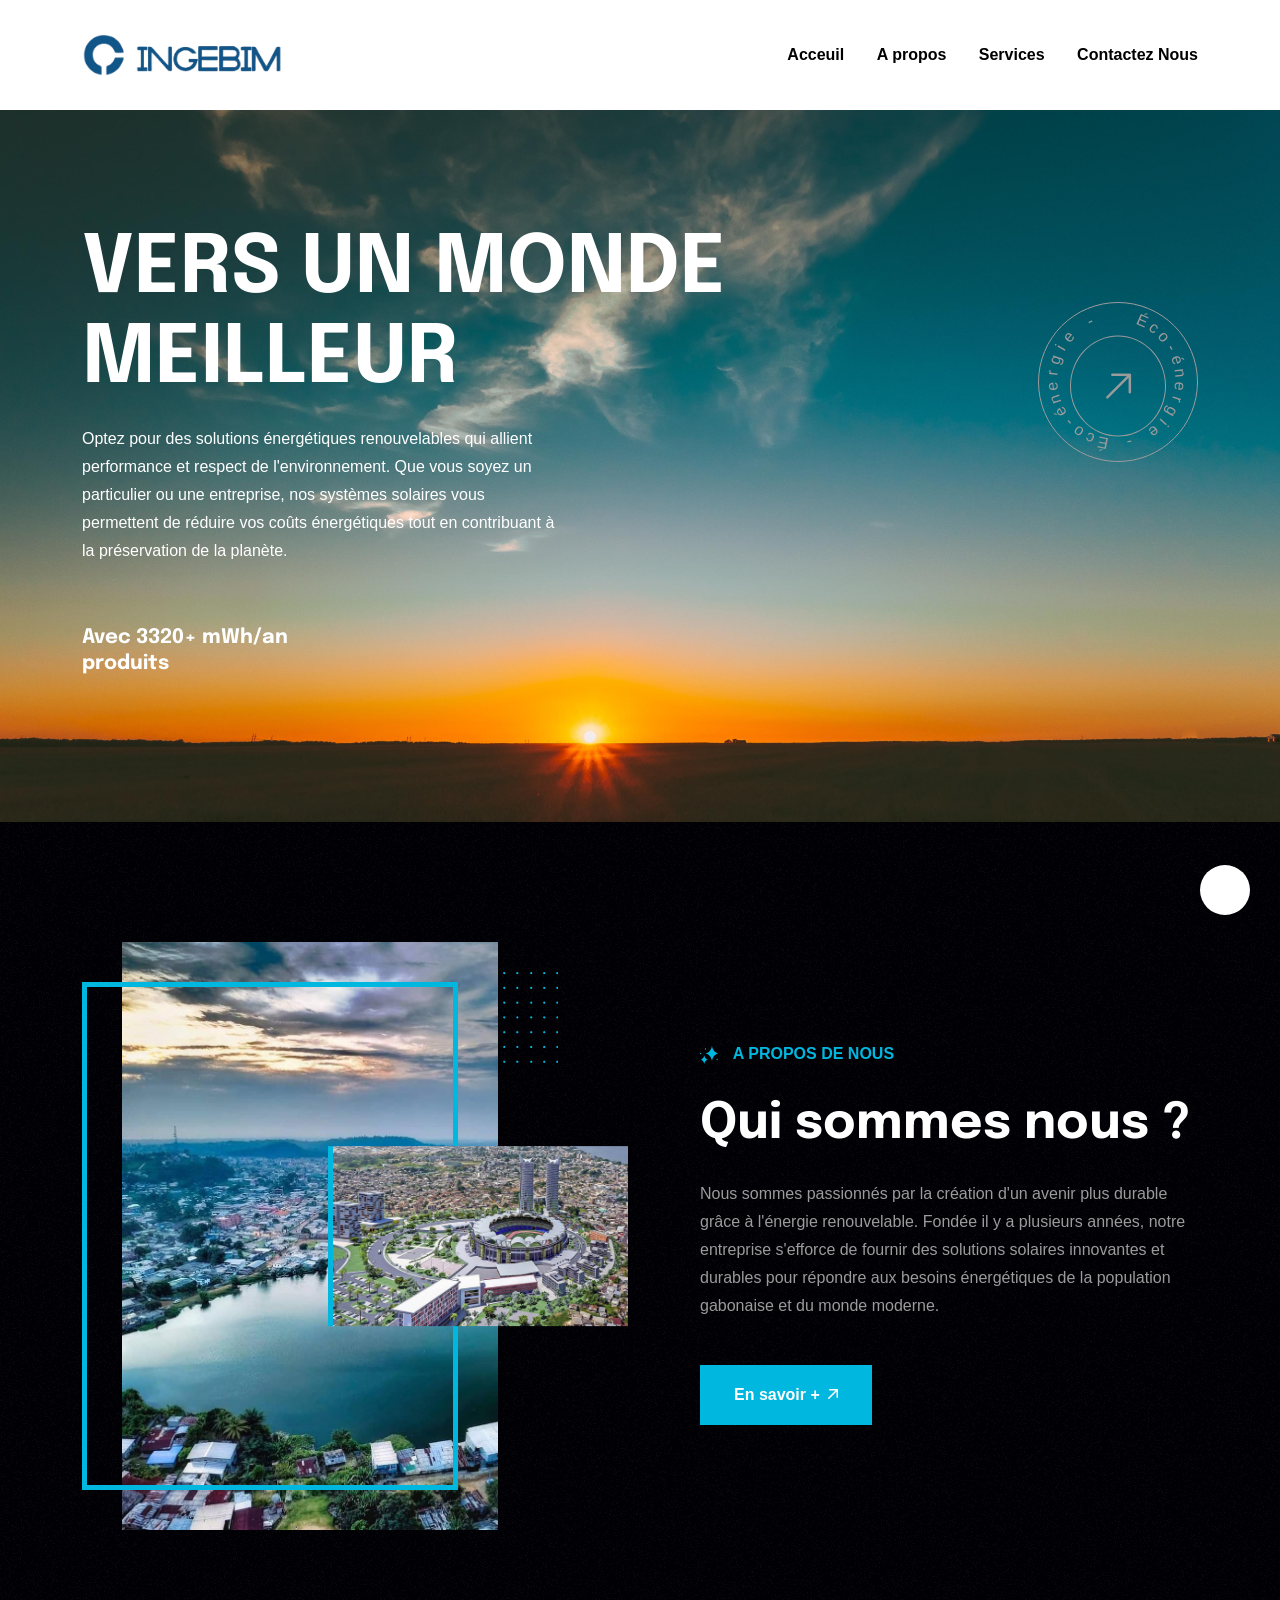
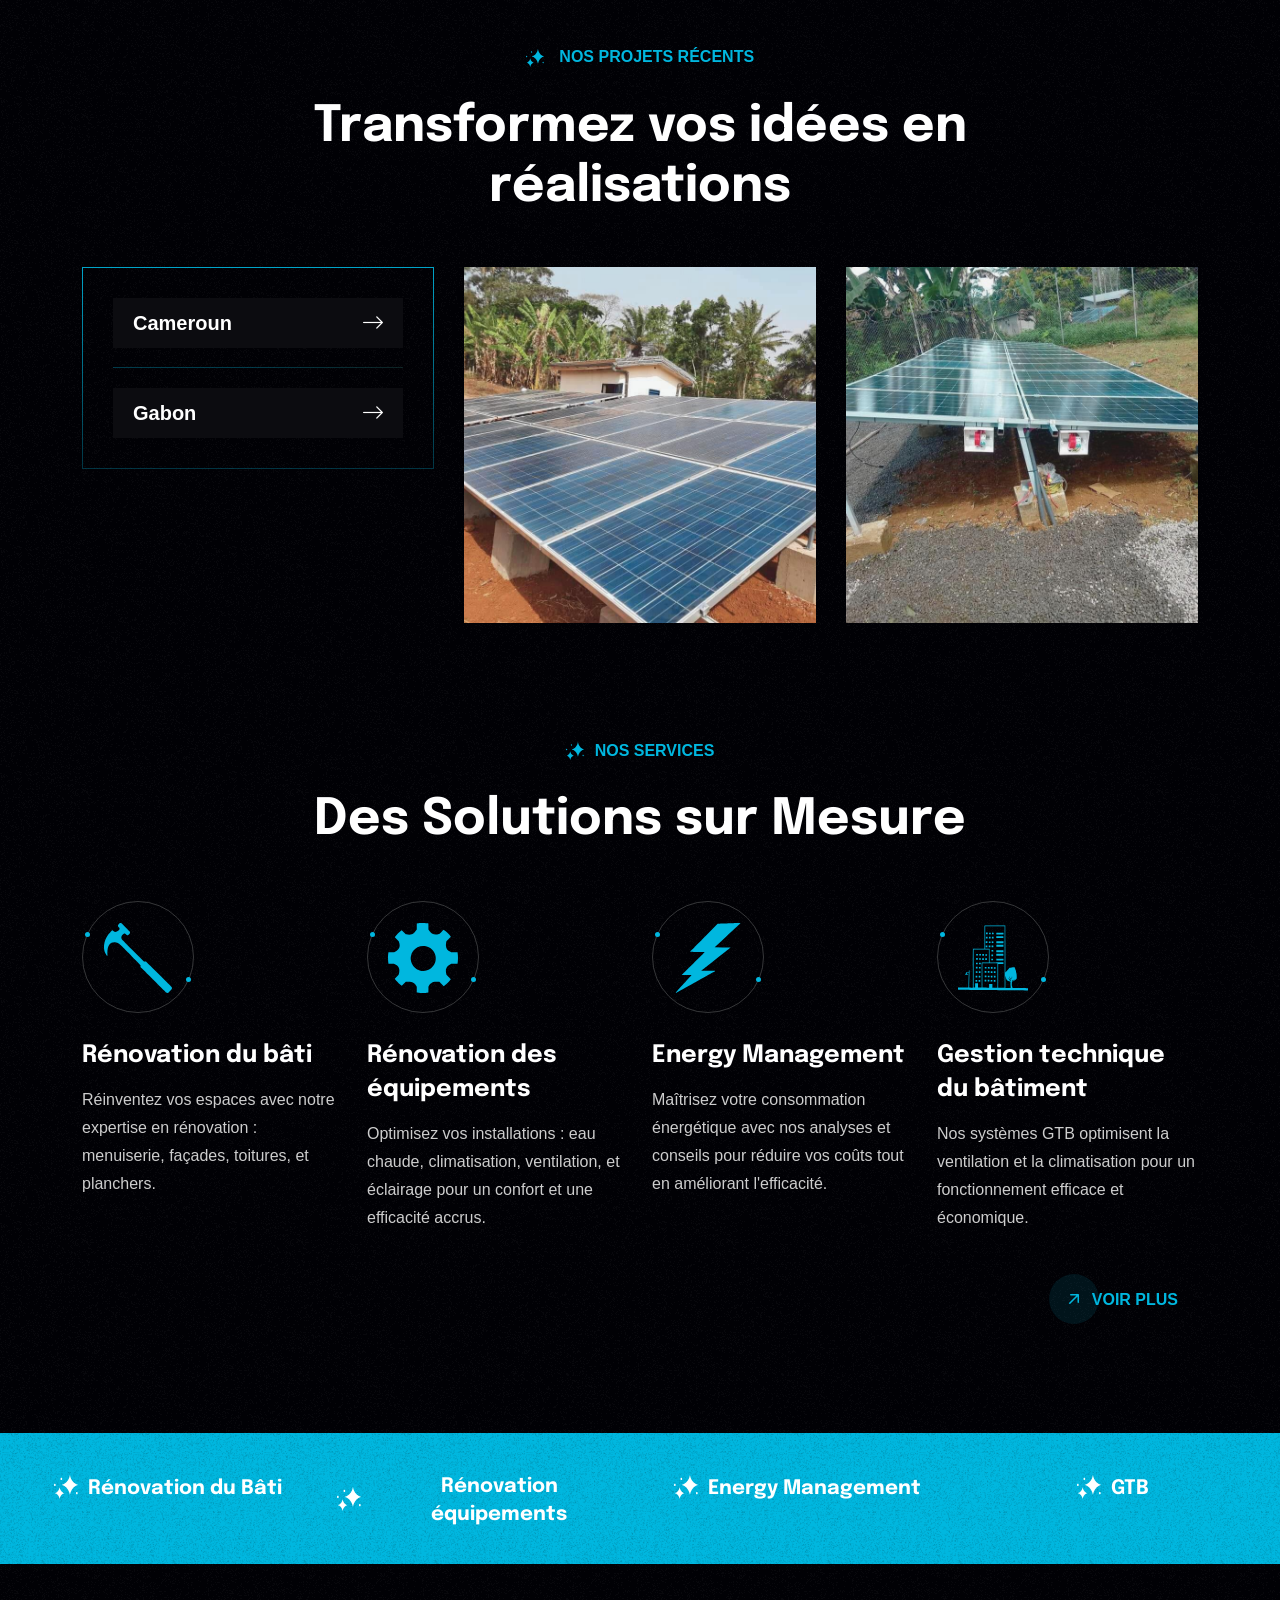
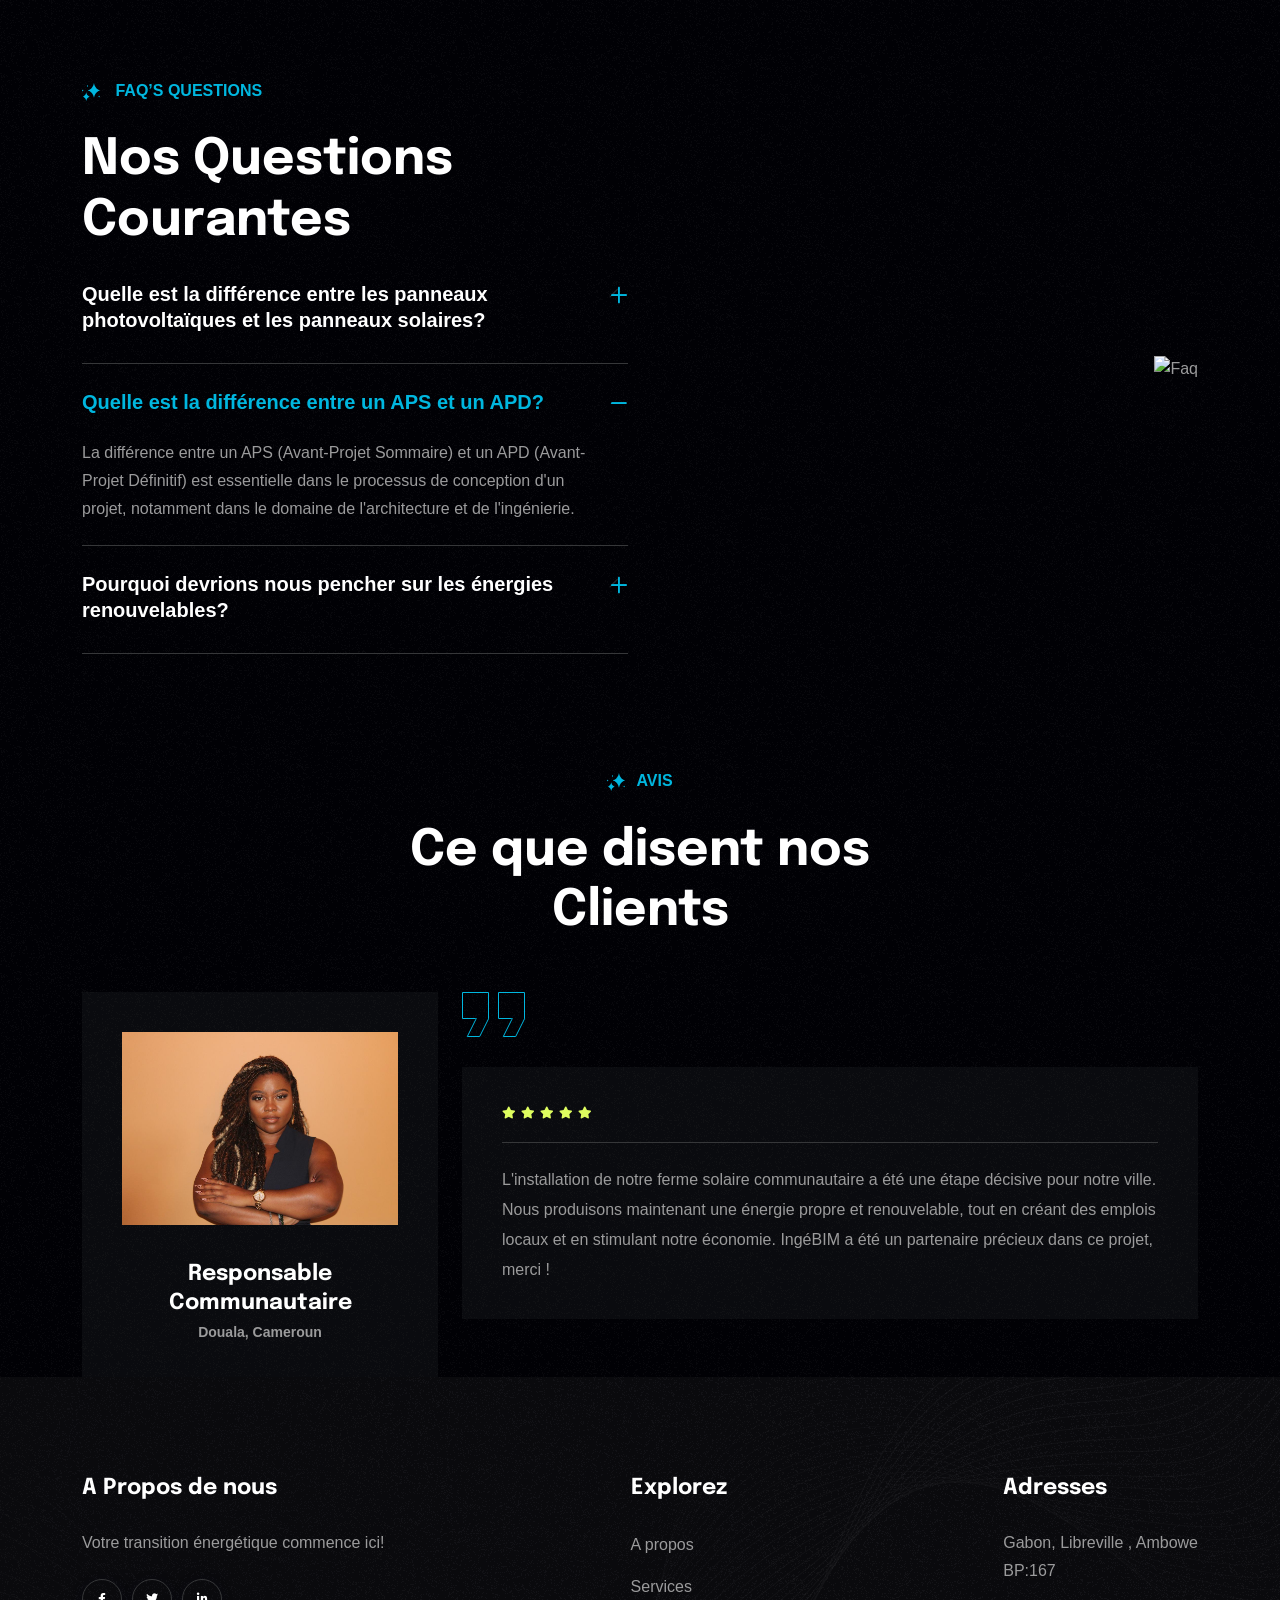
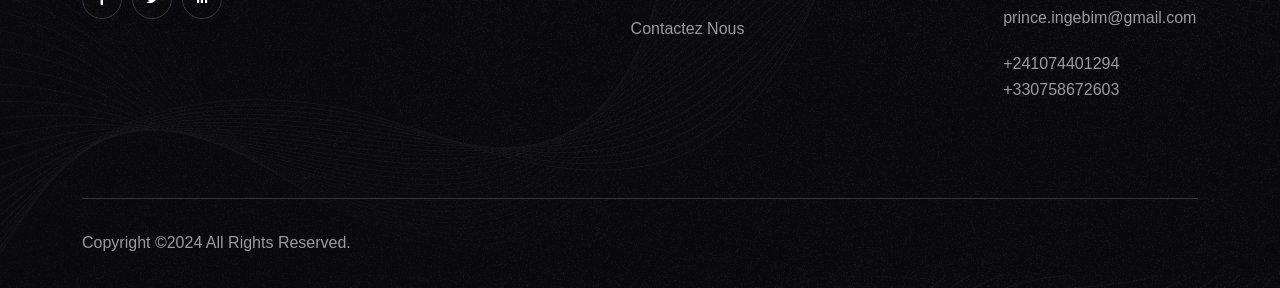
==== commit 9e41d0a8: "Update index.html" ====
--- a/index.html
+++ b/index.html
@@ -432,7 +432,7 @@
                 <img src="assets/img/icon/296730.svg" alt="service" />
               </div>
               <h3 class="box-title">
-                <span>Rénovation du bâtiment</span>
+                <span>Rénovation du bâti</span>
               </h3>
               <p class="service-wrap_text">
                 Réinventez vos espaces avec notre expertise en rénovation :
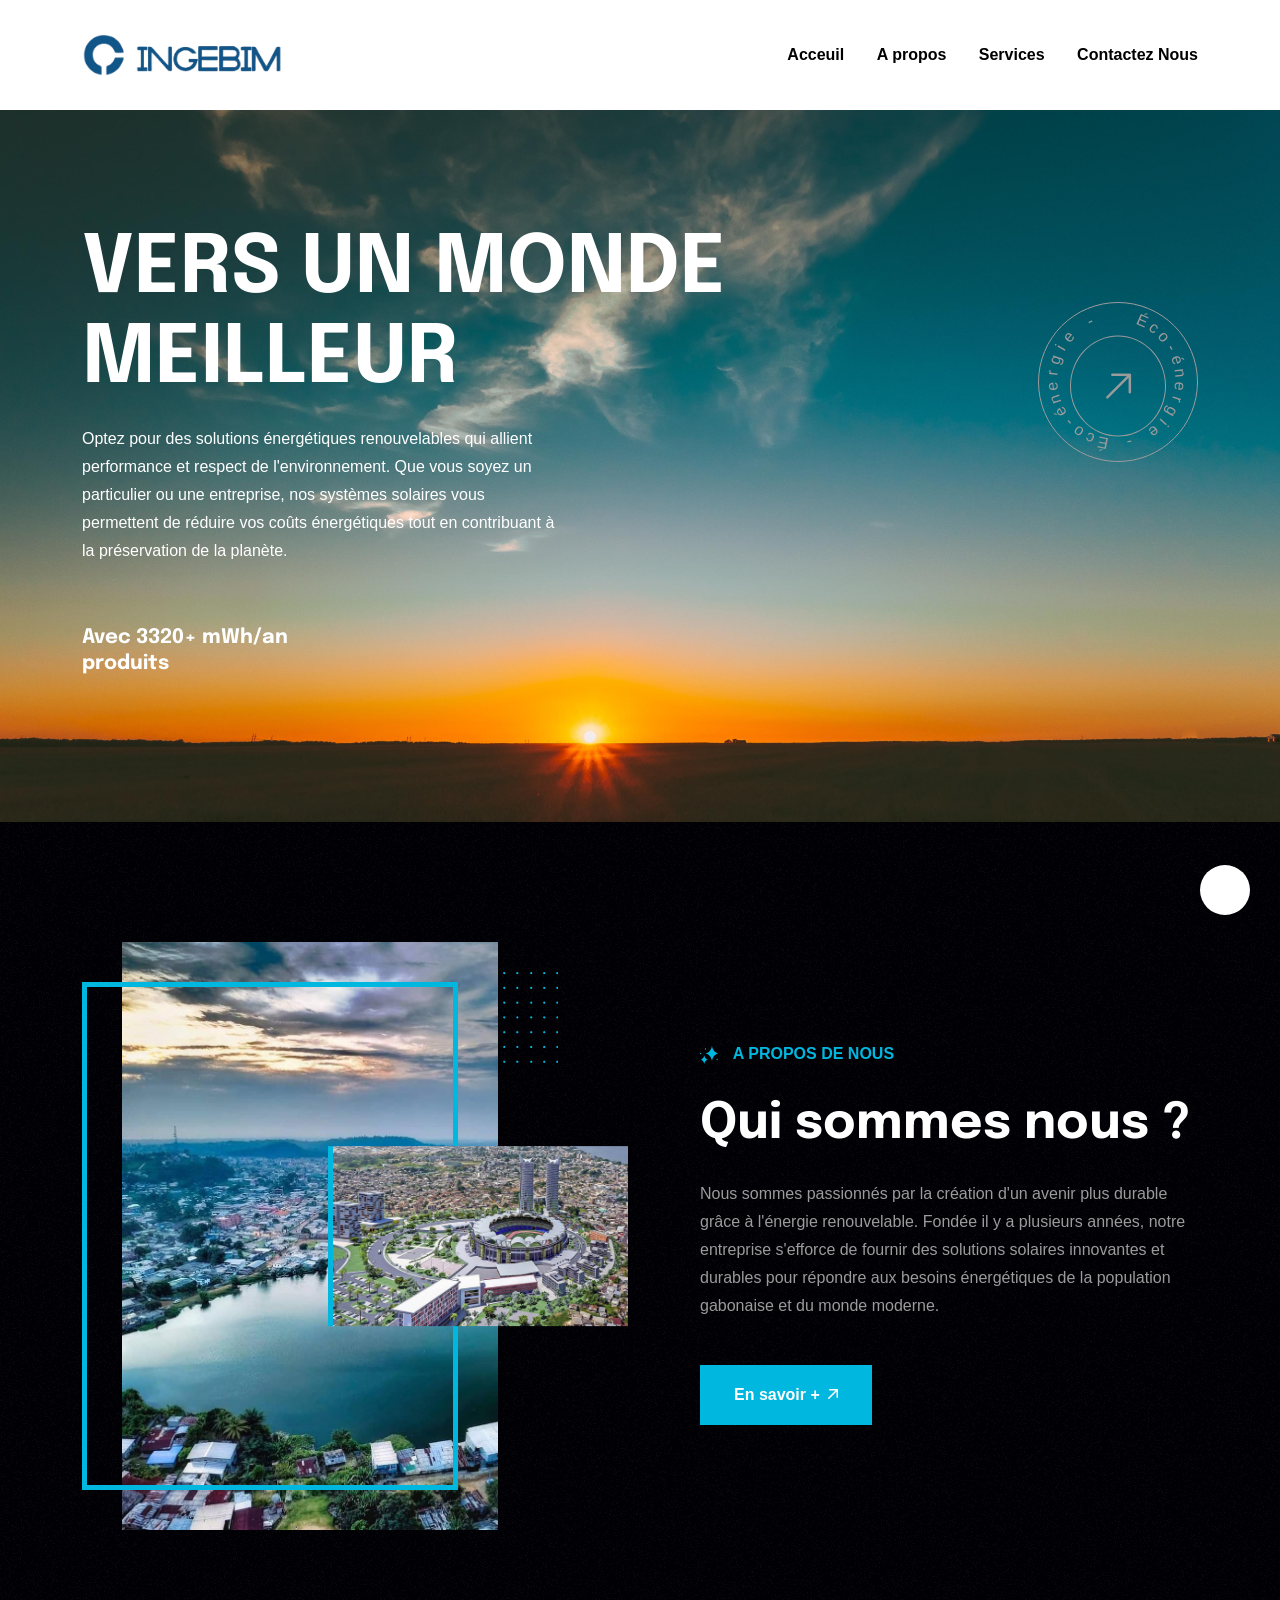
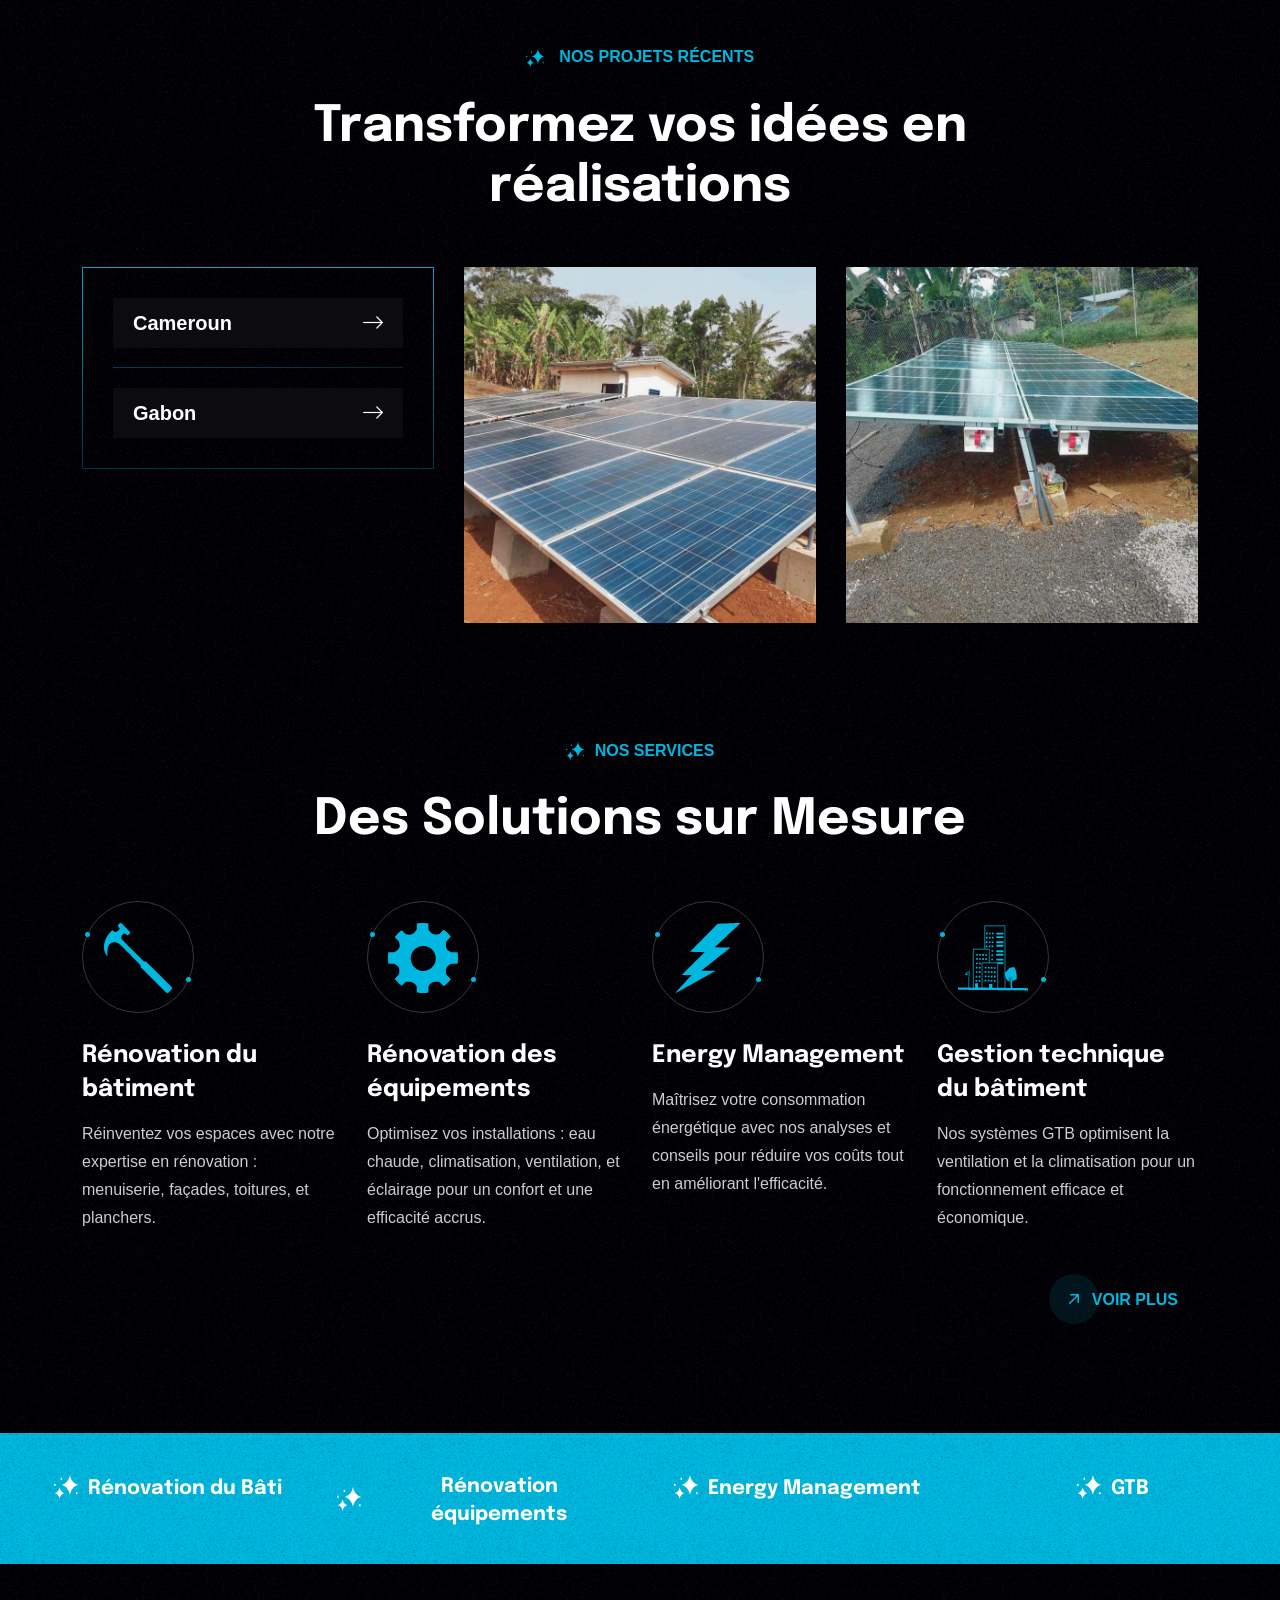
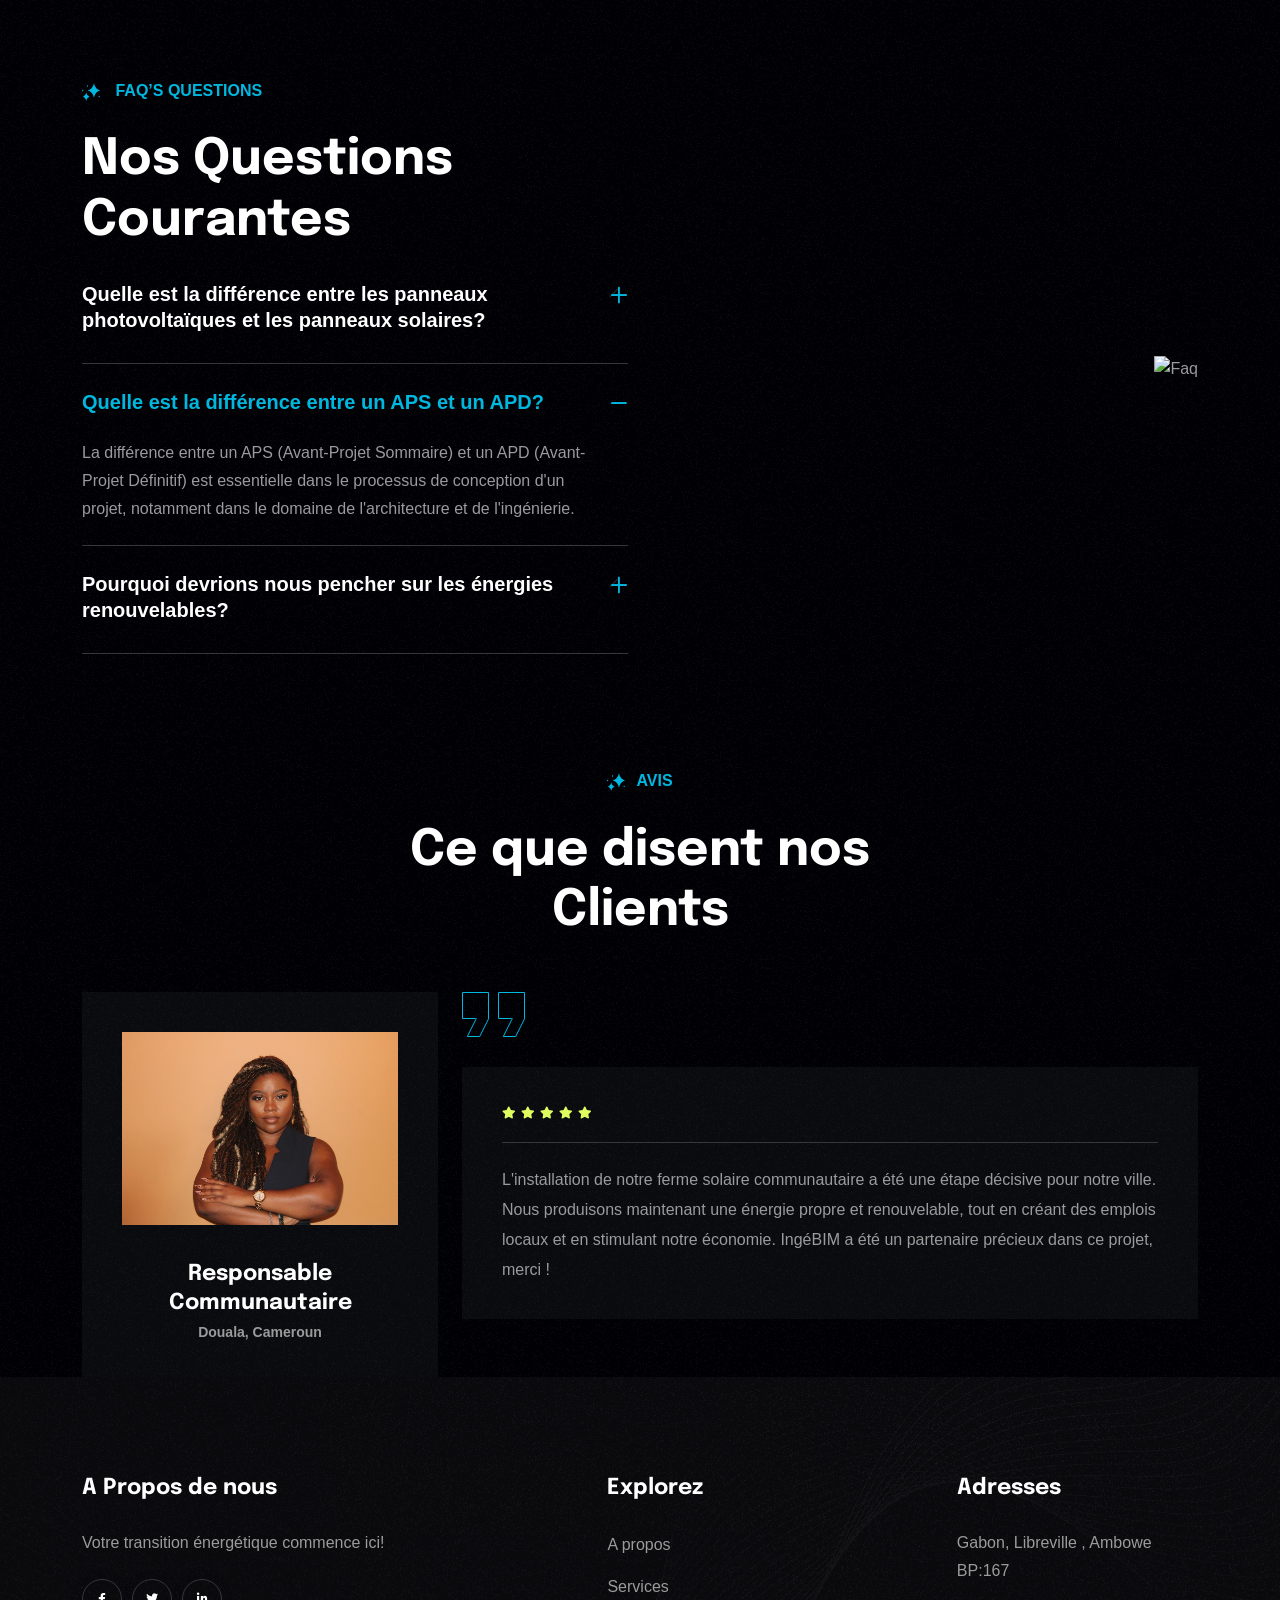
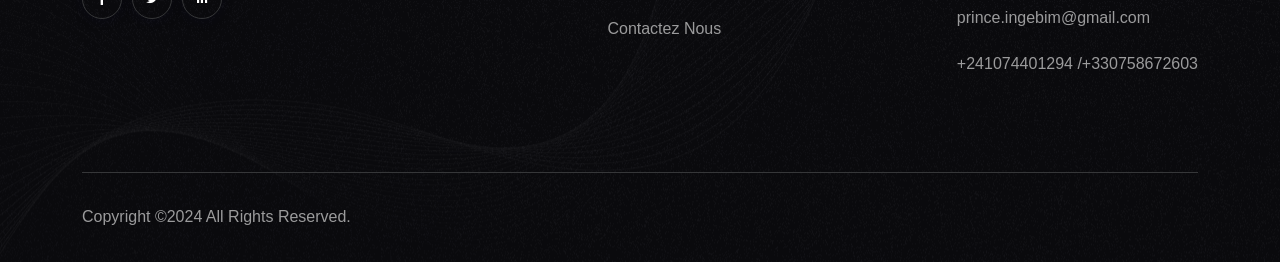
==== commit 35e66920: "tel et mail" ====
--- a/index.html
+++ b/index.html
@@ -432,7 +432,7 @@
                 <img src="assets/img/icon/296730.svg" alt="service" />
               </div>
               <h3 class="box-title">
-                <span>Rénovation du bâti</span>
+                <span>Rénovation du bâtiment</span>
               </h3>
               <p class="service-wrap_text">
                 Réinventez vos espaces avec notre expertise en rénovation :
@@ -1136,11 +1136,17 @@
                     </p>
                   </div>
                   <div class="info-box">
-                    <span class="info-box_link">prince.ingebim@gmail.com</span>
+                    <a
+                      href="mailto:prince.ingebim@gmail.com"
+                      class="info-box_link"
+                      >prince.ingebim@gmail.com</a
+                    >
                   </div>
                   <div class="info-box">
-                    <a href="tel:+11234567890" class="info-box_link"
-                      >+241074401294 <br />
+                    <a href="tel:241074401294" class="info-box_link"
+                      >+241074401294 / <br />
+                    </a>
+                    <a href="tel:330758672603" class="info-box_link">
                       +330758672603
                     </a>
                   </div>
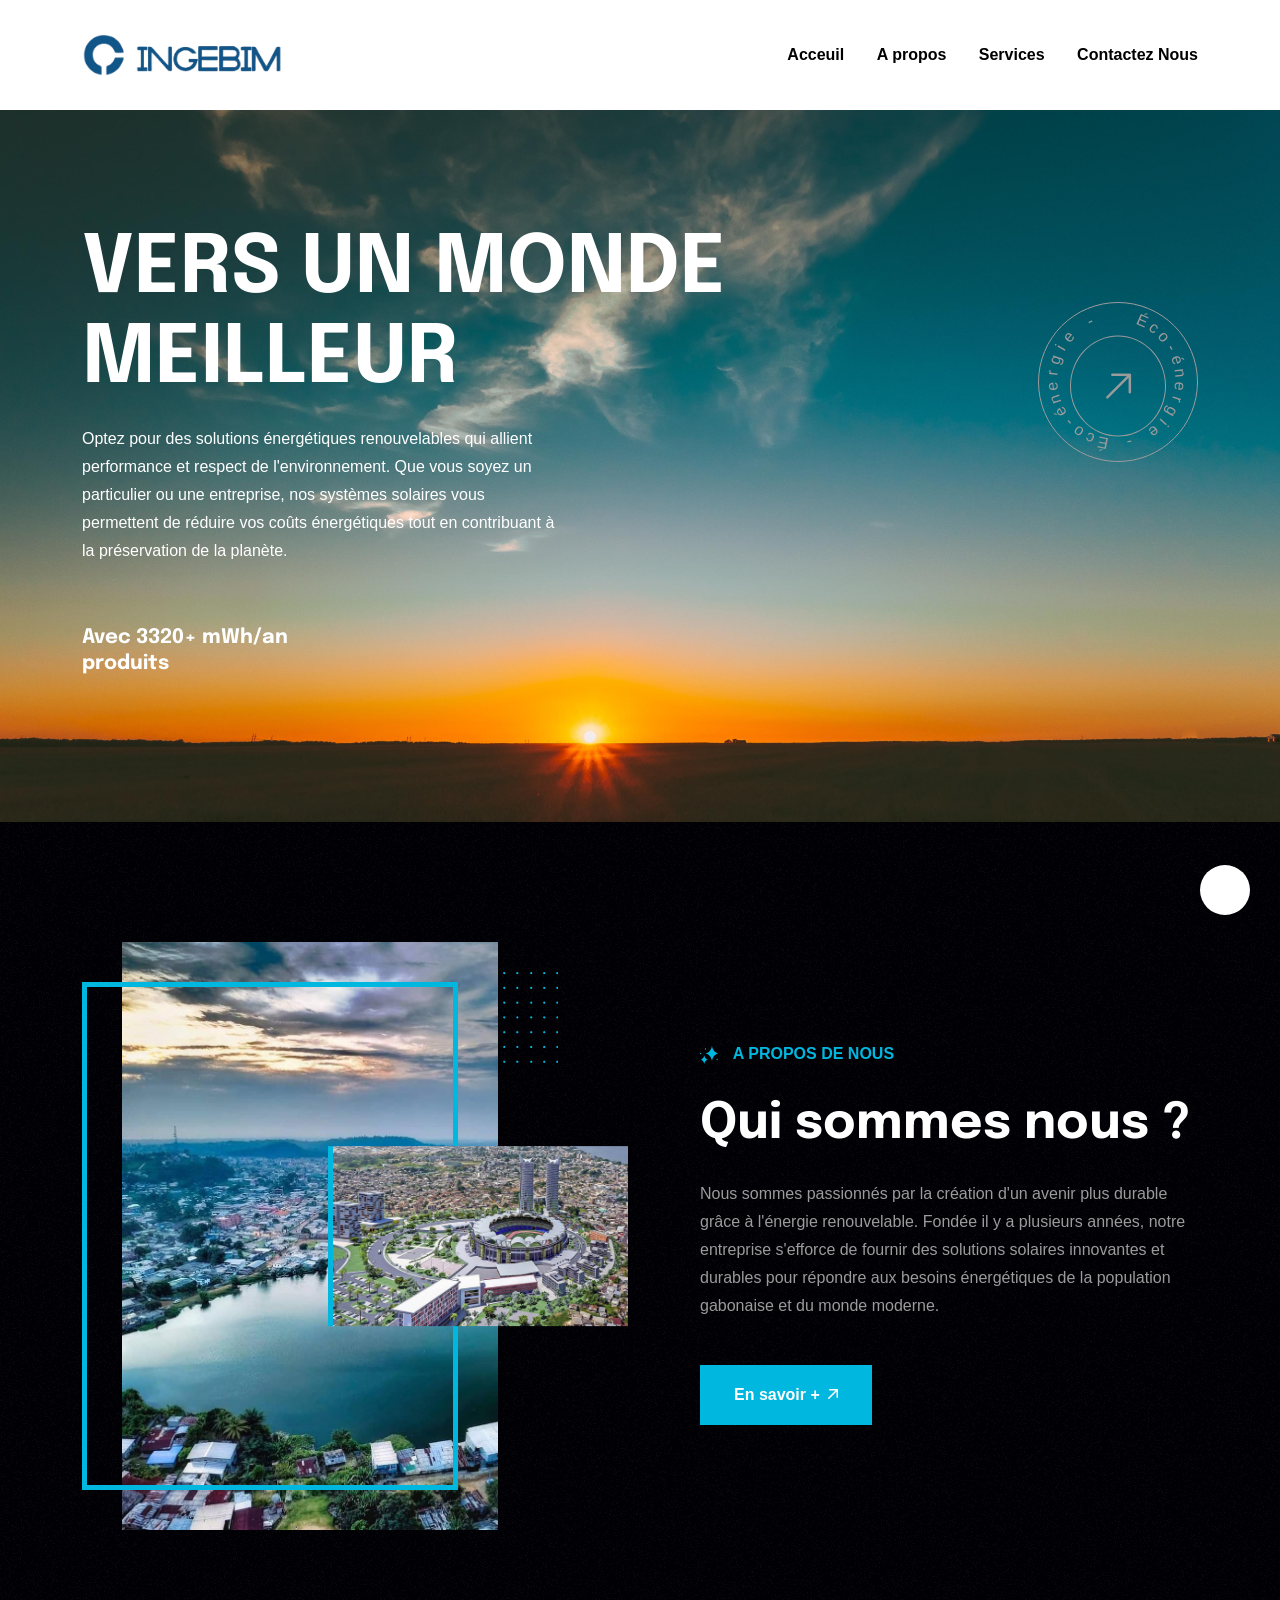
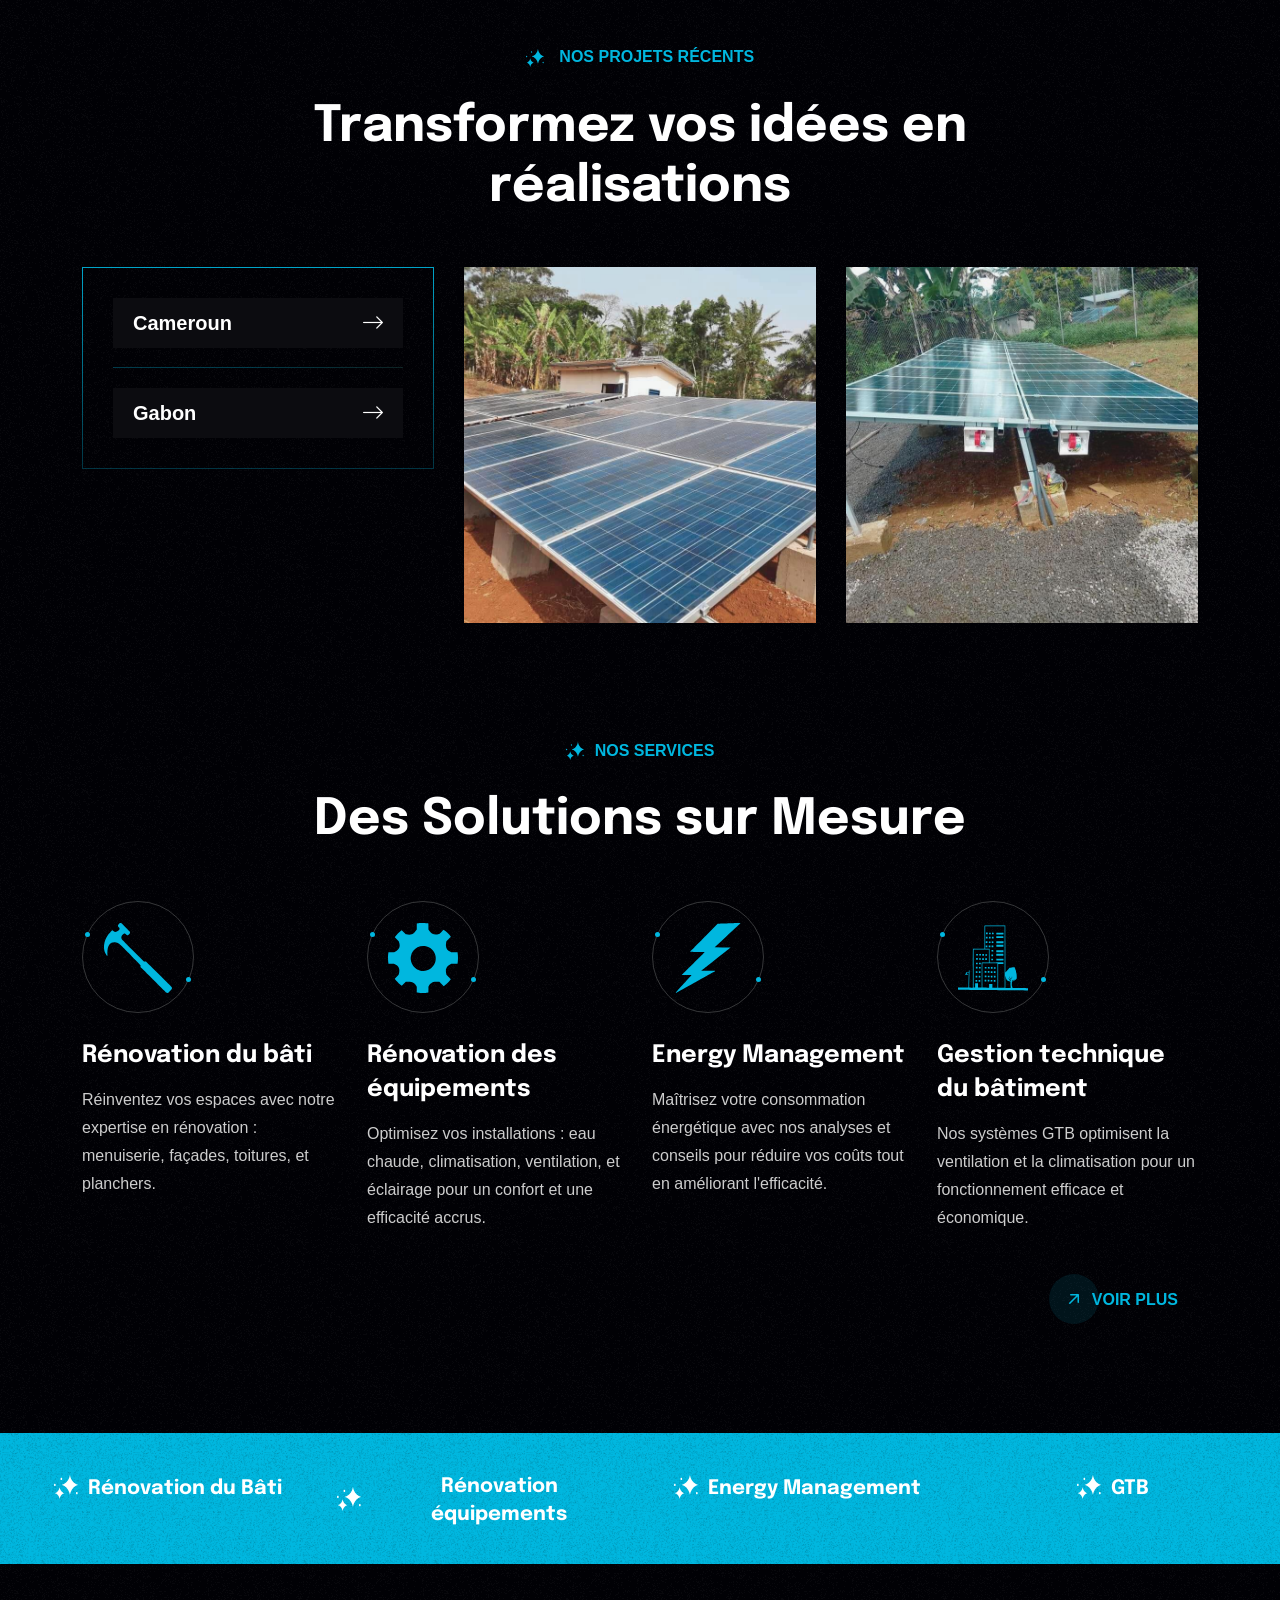
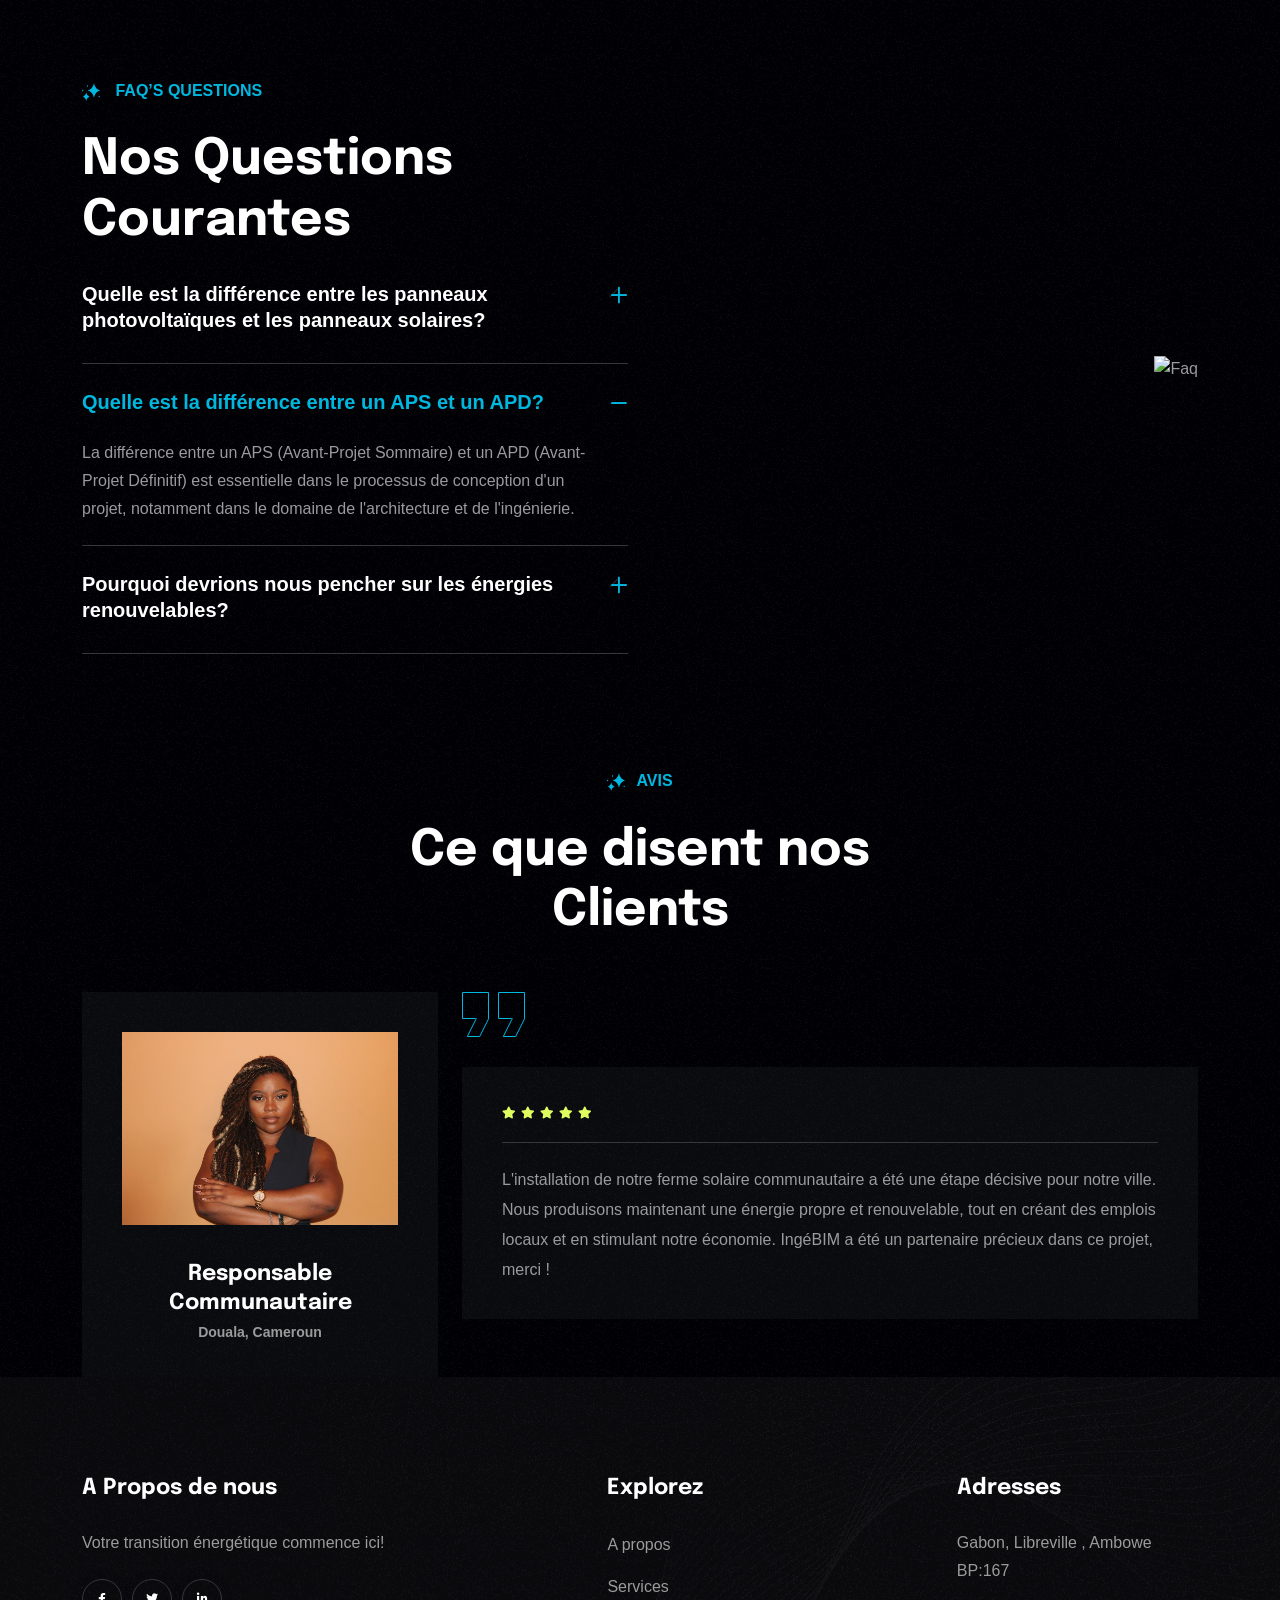
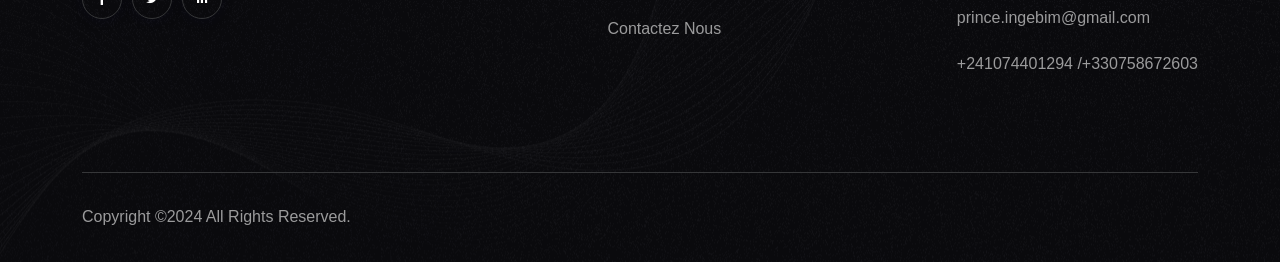
==== commit 3df308f2: "Résolution des conflits de fusion" ====
--- a/index.html
+++ b/index.html
@@ -432,7 +432,7 @@
                 <img src="assets/img/icon/296730.svg" alt="service" />
               </div>
               <h3 class="box-title">
-                <span>Rénovation du bâtiment</span>
+                <span>Rénovation du bâti</span>
               </h3>
               <p class="service-wrap_text">
                 Réinventez vos espaces avec notre expertise en rénovation :
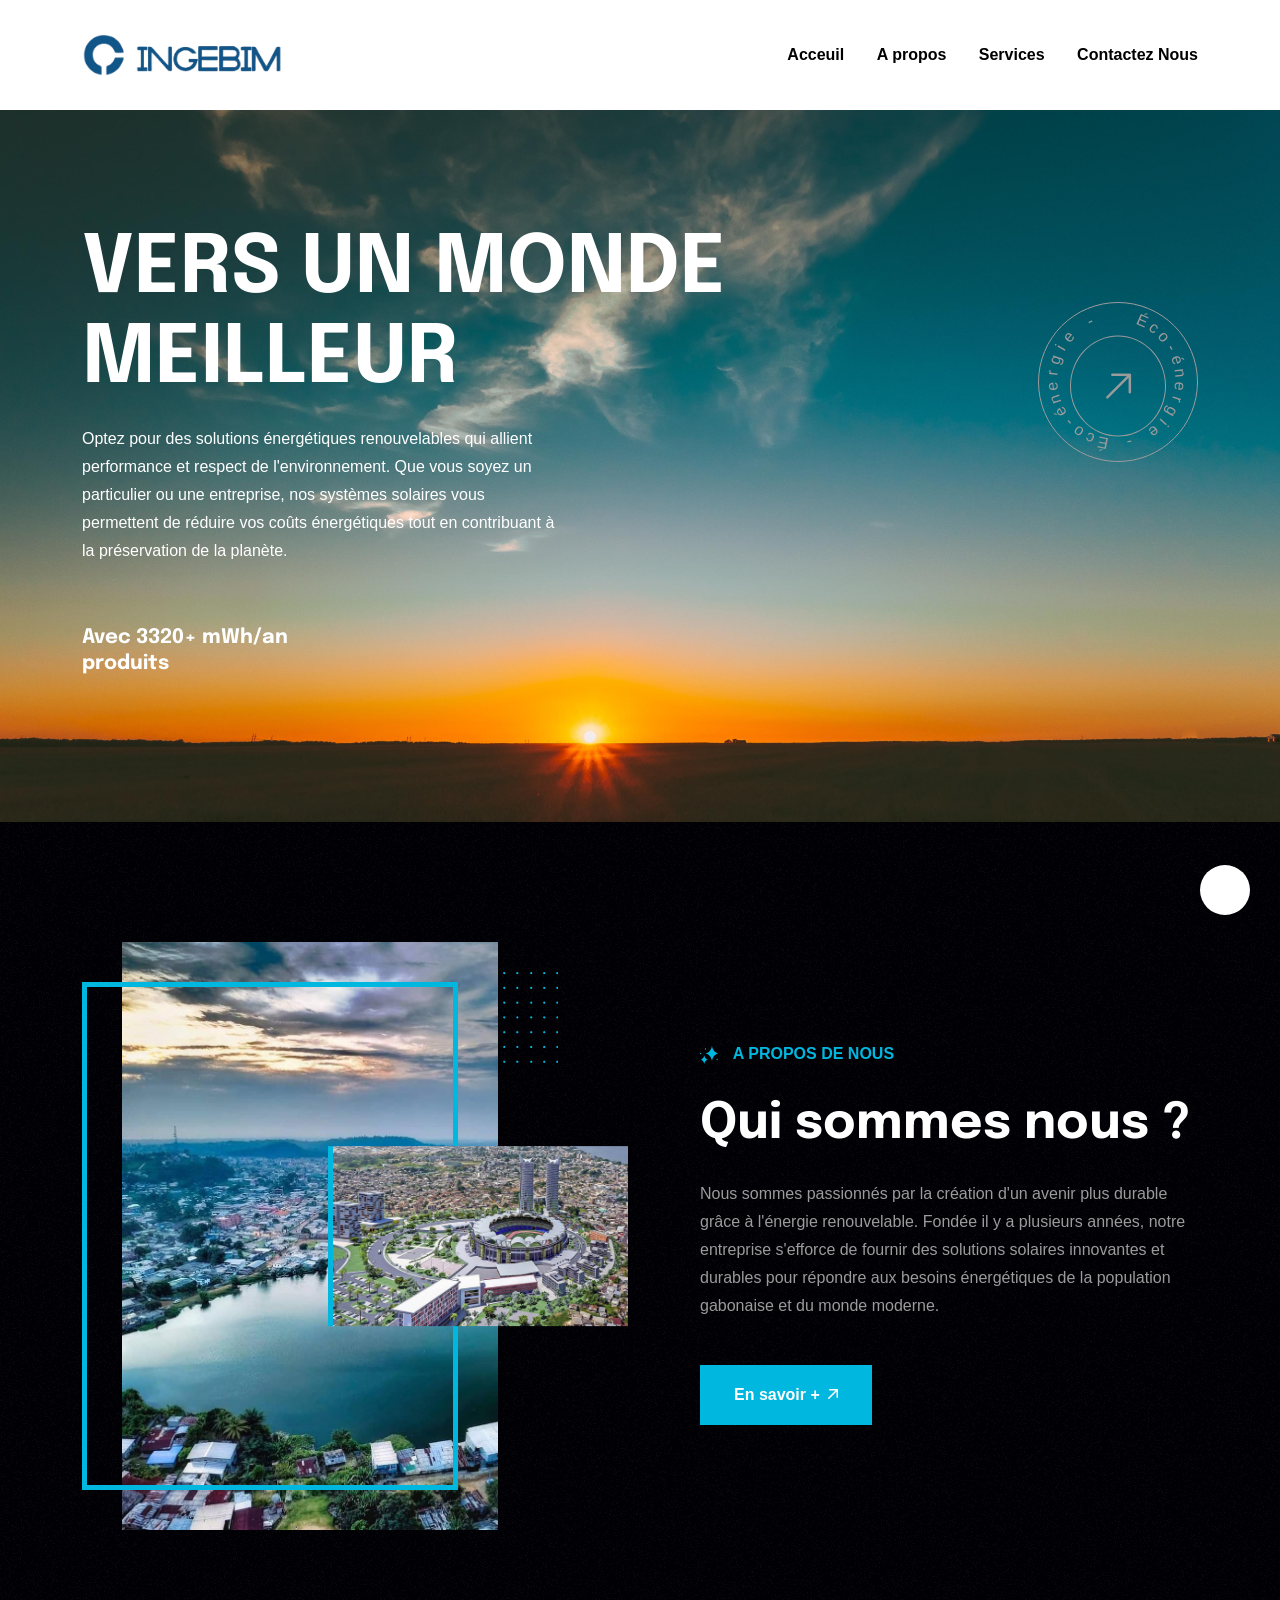
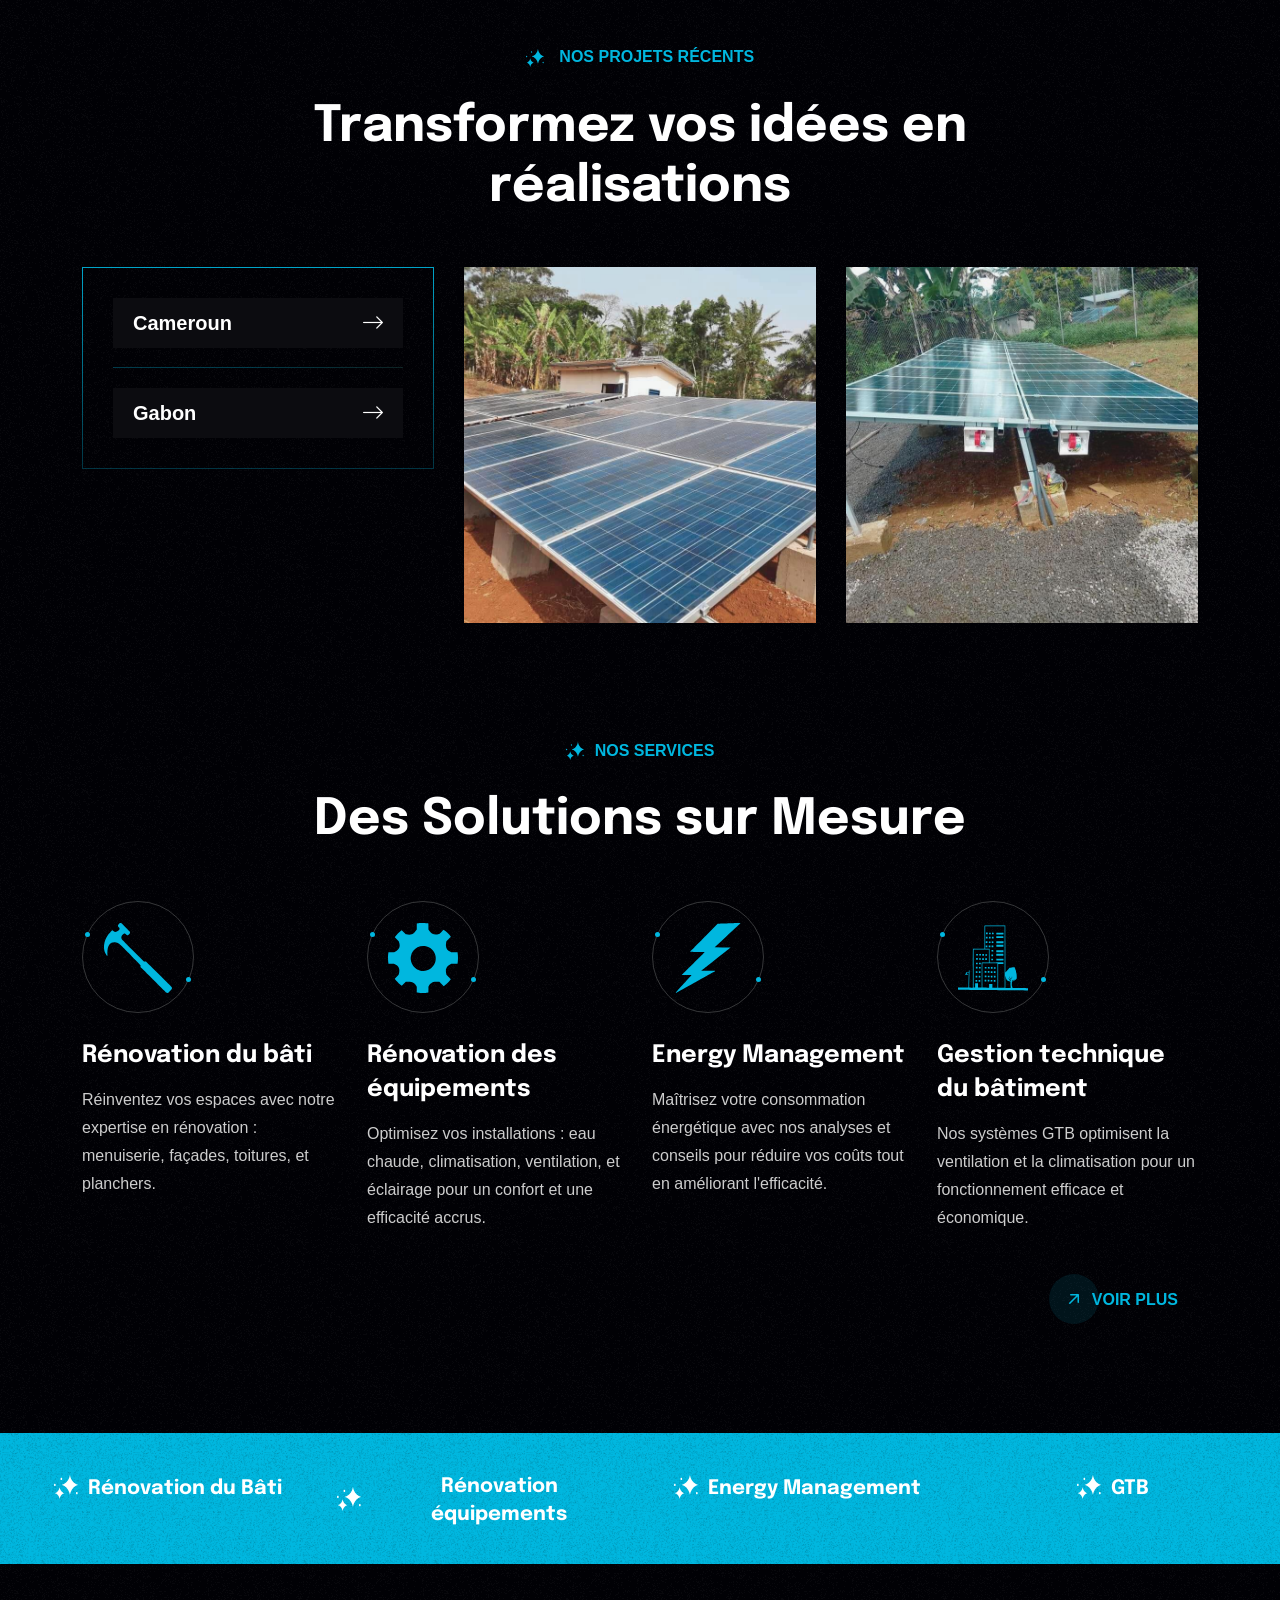
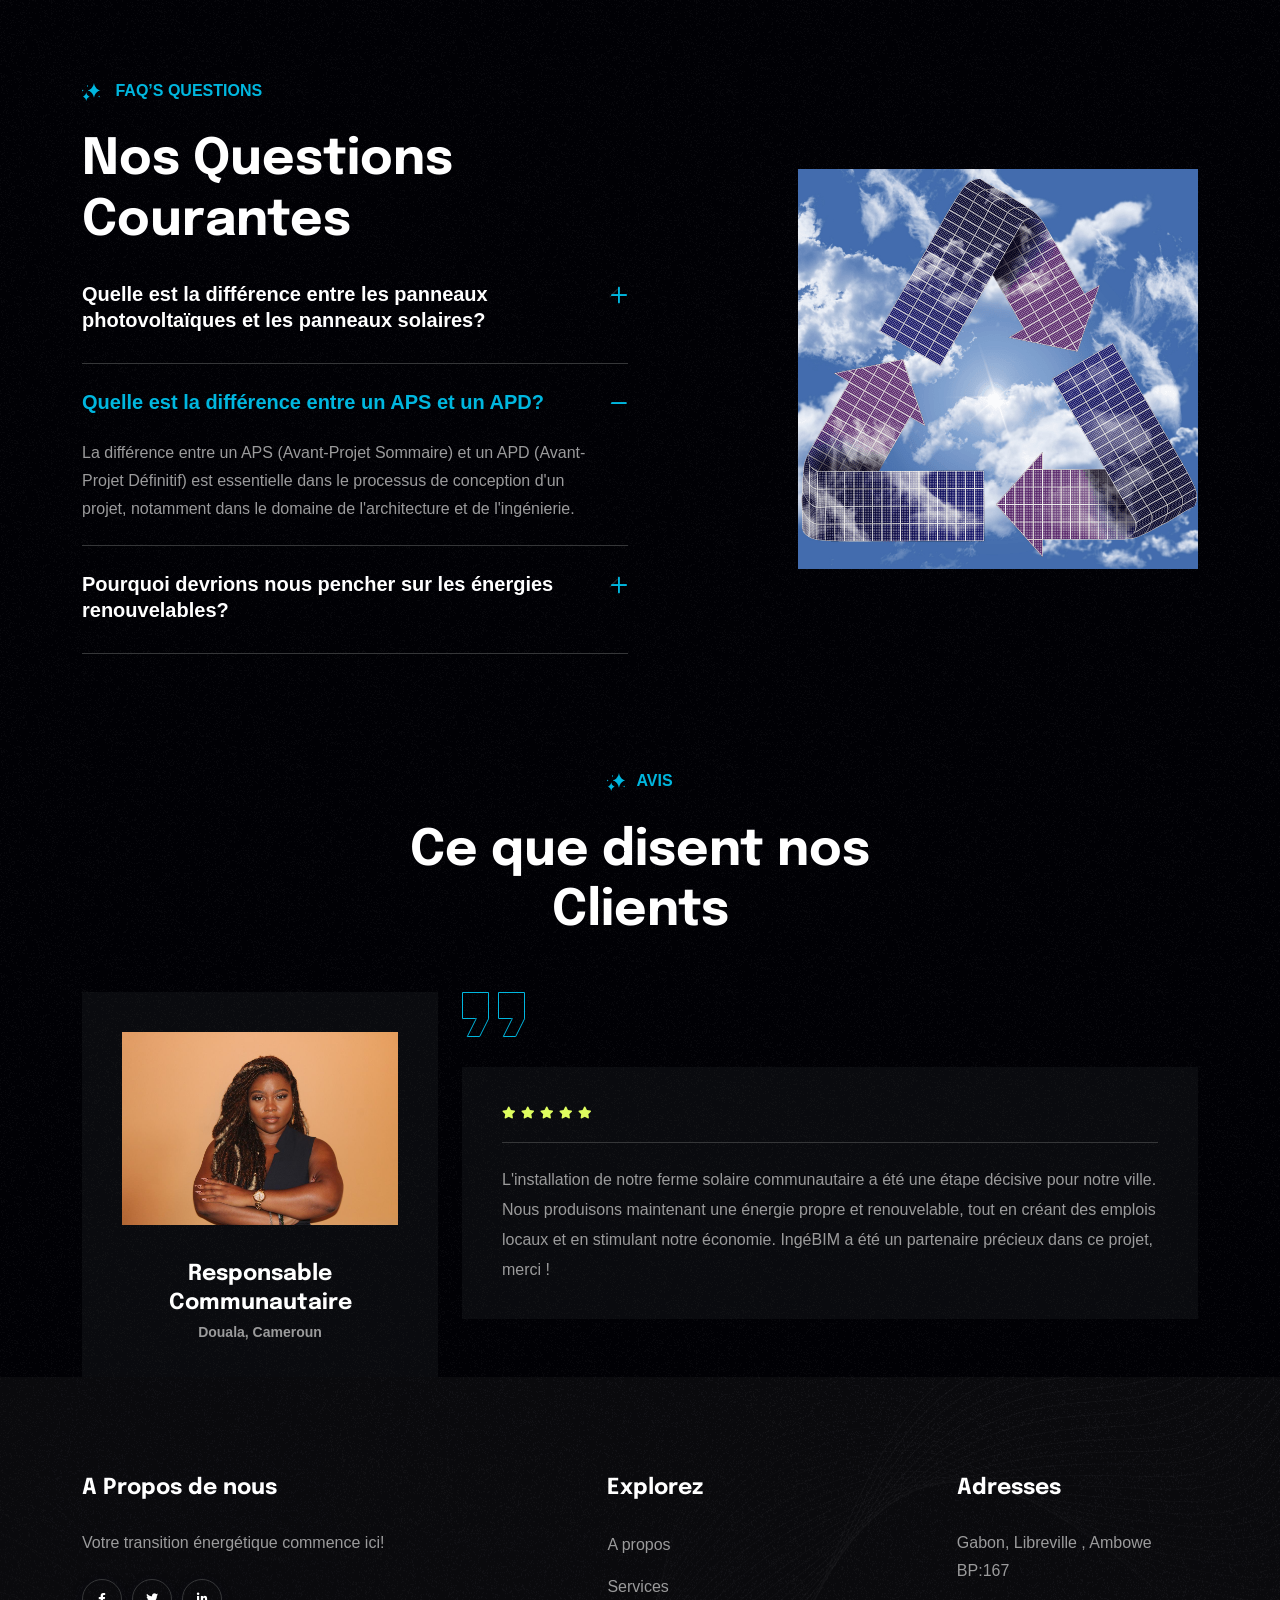
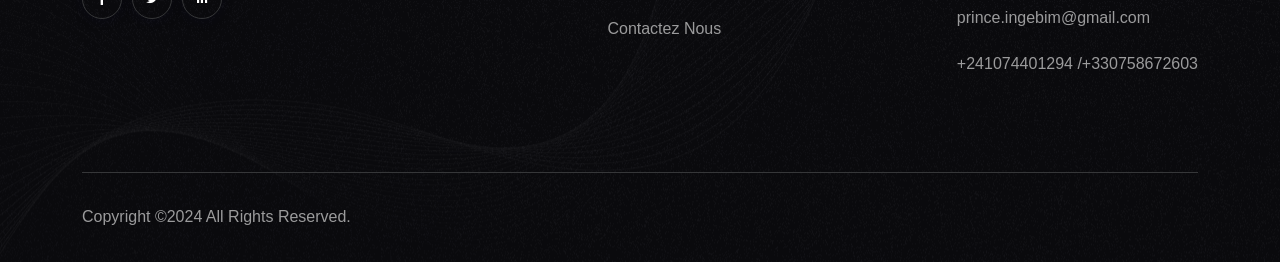
==== commit 5be3ac3a: "Résolution des conflits de fusion" ====
--- a/index.html
+++ b/index.html
@@ -119,7 +119,7 @@
         <button class="th-menu-toggle"><i class="fal fa-times"></i></button>
         <div class="mobile-logo">
           <a href="index.html"
-            ><img src="assets/img/favicons/logo.png" alt="ingebim"
+            ><img src="assets/img/logo.png" alt="ingebim"
           /></a>
         </div>
         <div class="th-mobile-menu">
@@ -822,10 +822,7 @@
             class="col-lg-6 align-self-center text-lg-end text-center order-lg-2"
           >
             <div class="faq-img z-index-step1 wow fadeInUp mb-40 mb-lg-0">
-              <img
-                src="assets/img/normal/Recyclage-panneau-photovoltaïque-400x400.png"
-                alt="Faq"
-              />
+              <img src="assets/img/normal/faq.png" alt="Faq" />
             </div>
           </div>
           <div class="col-lg-6 order-lg-1">
